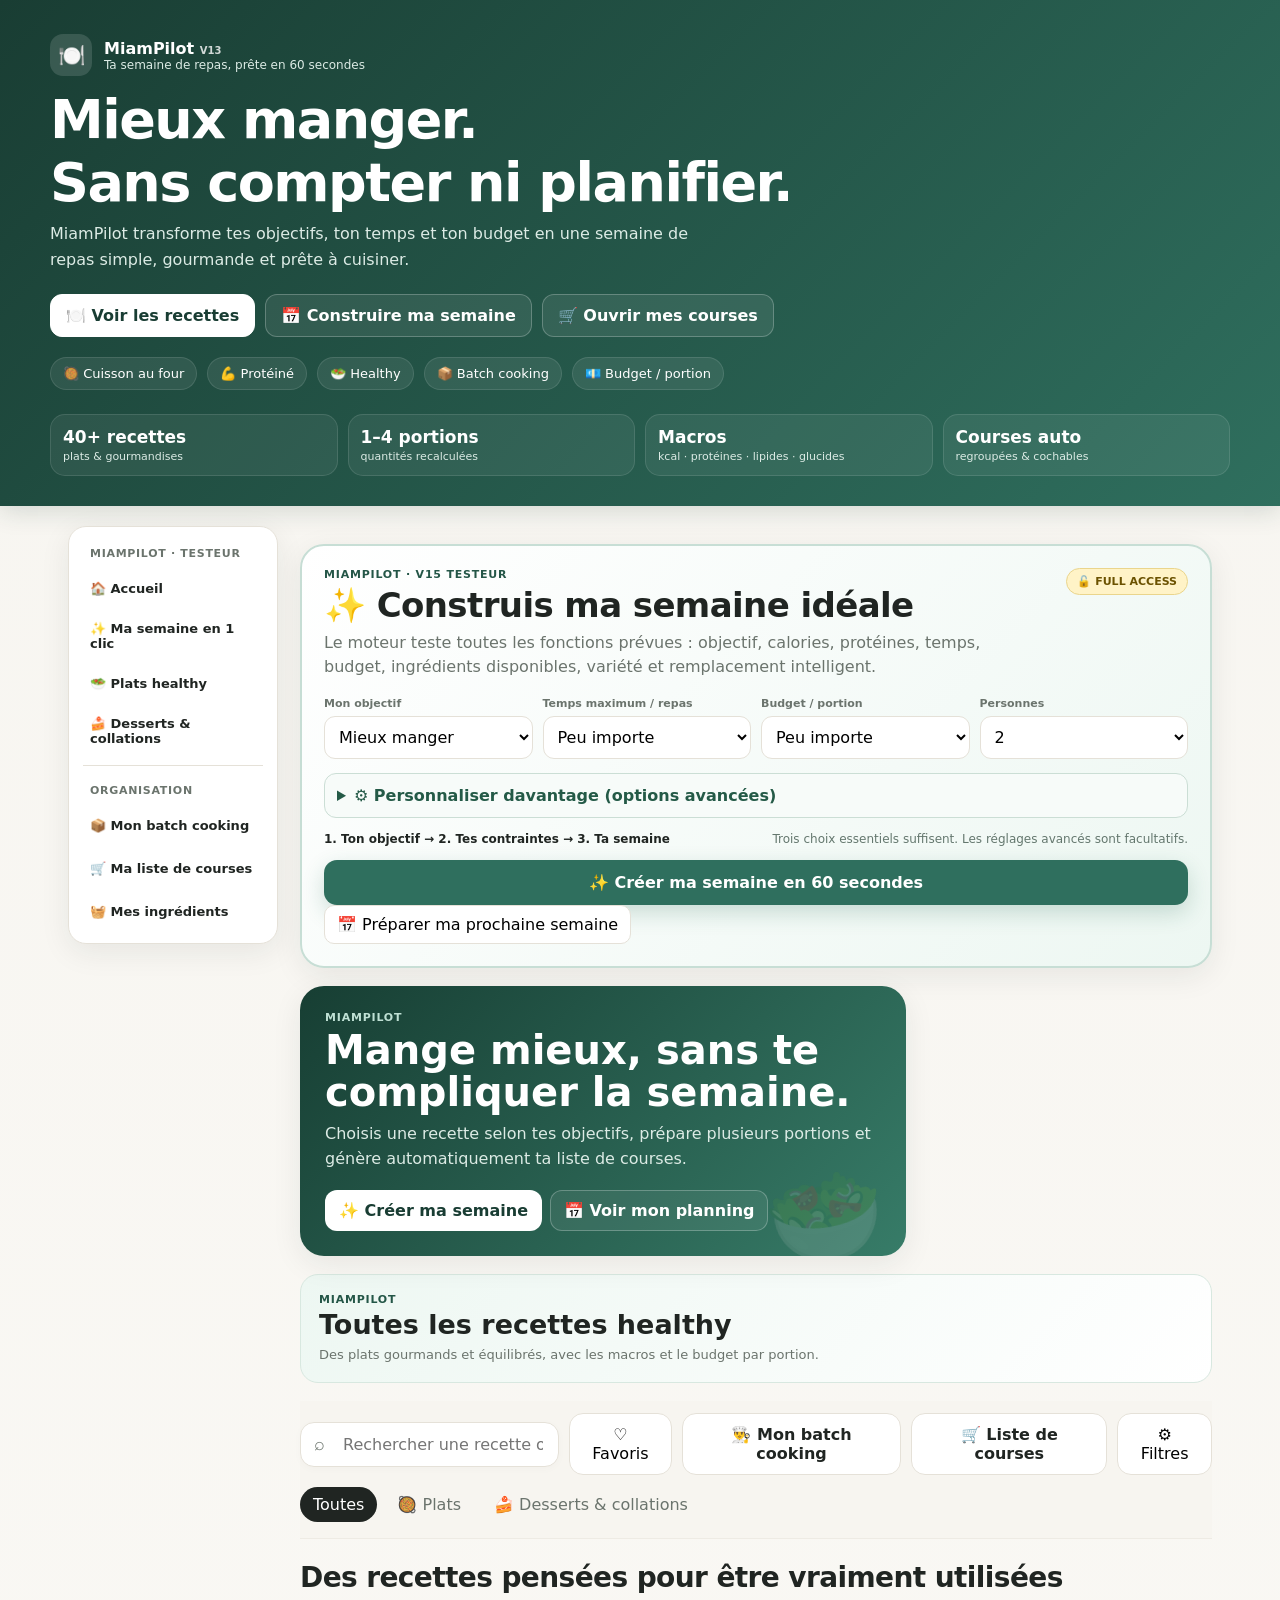
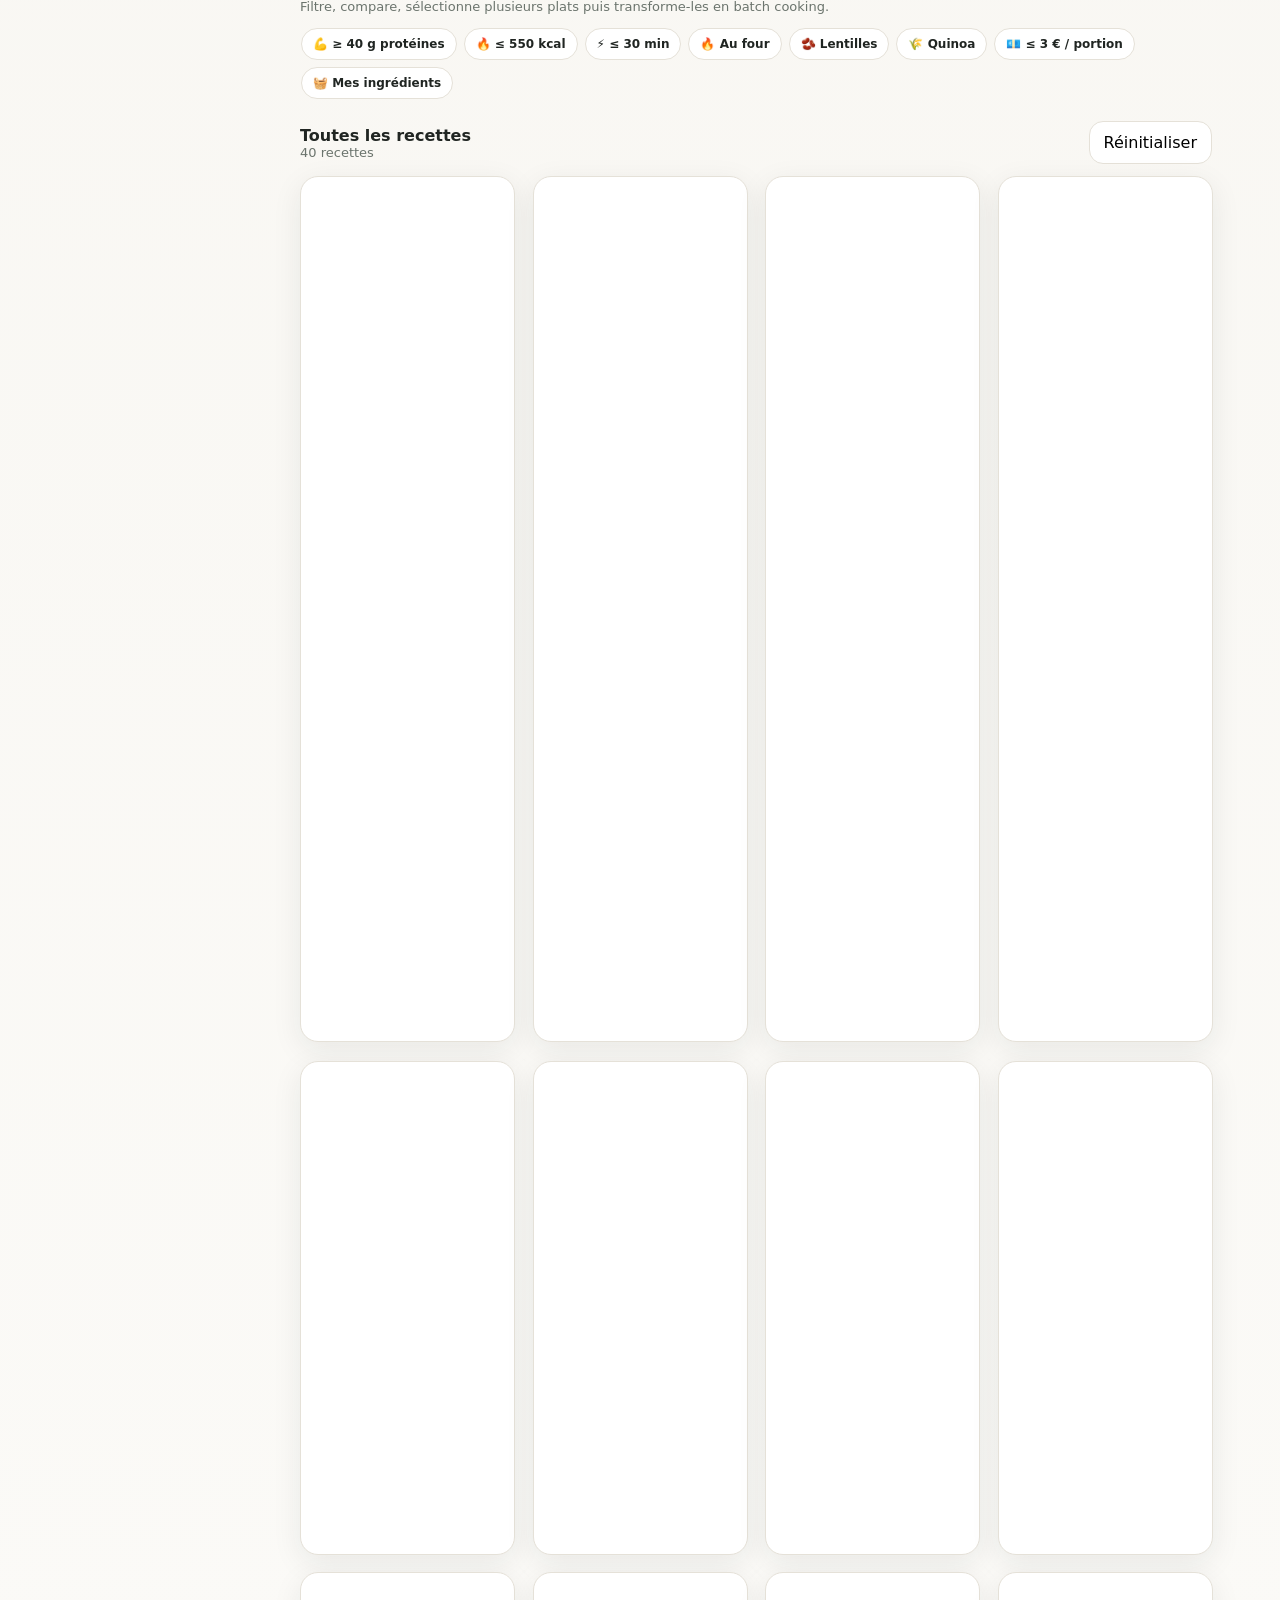
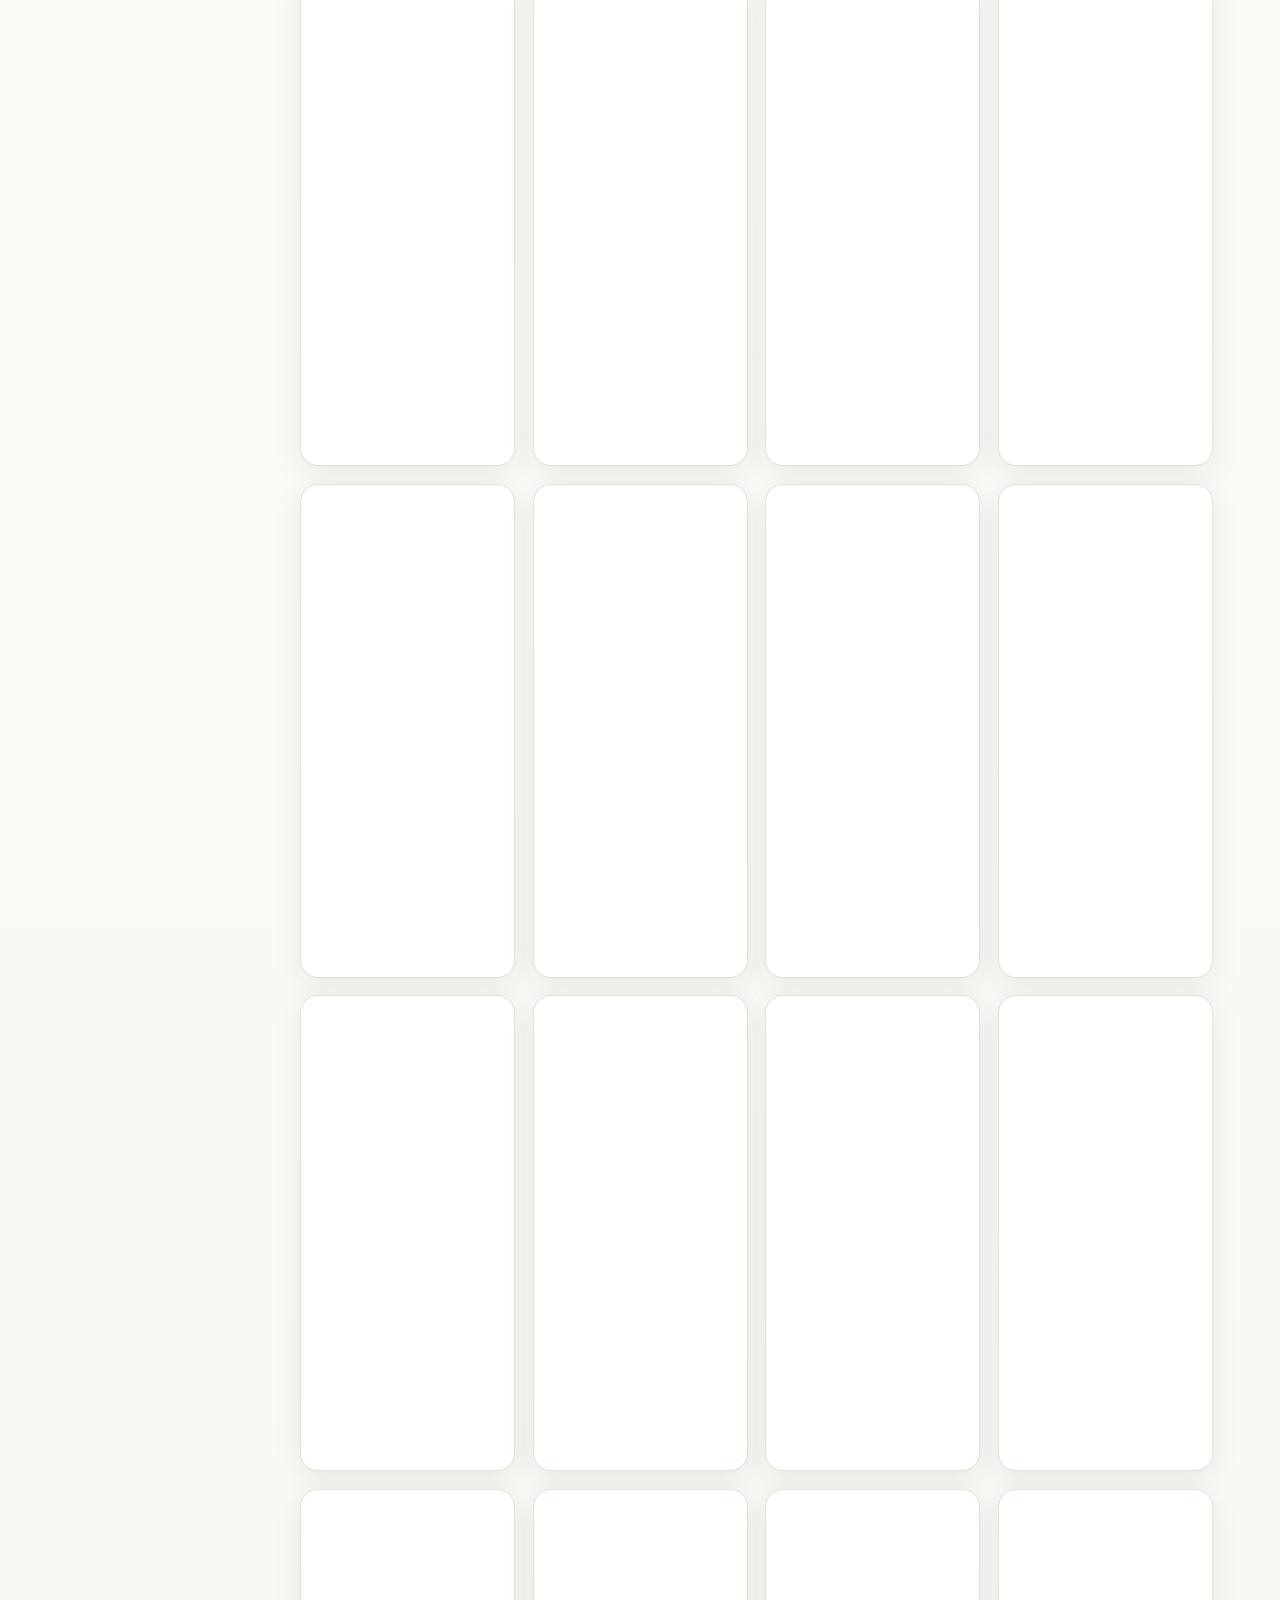
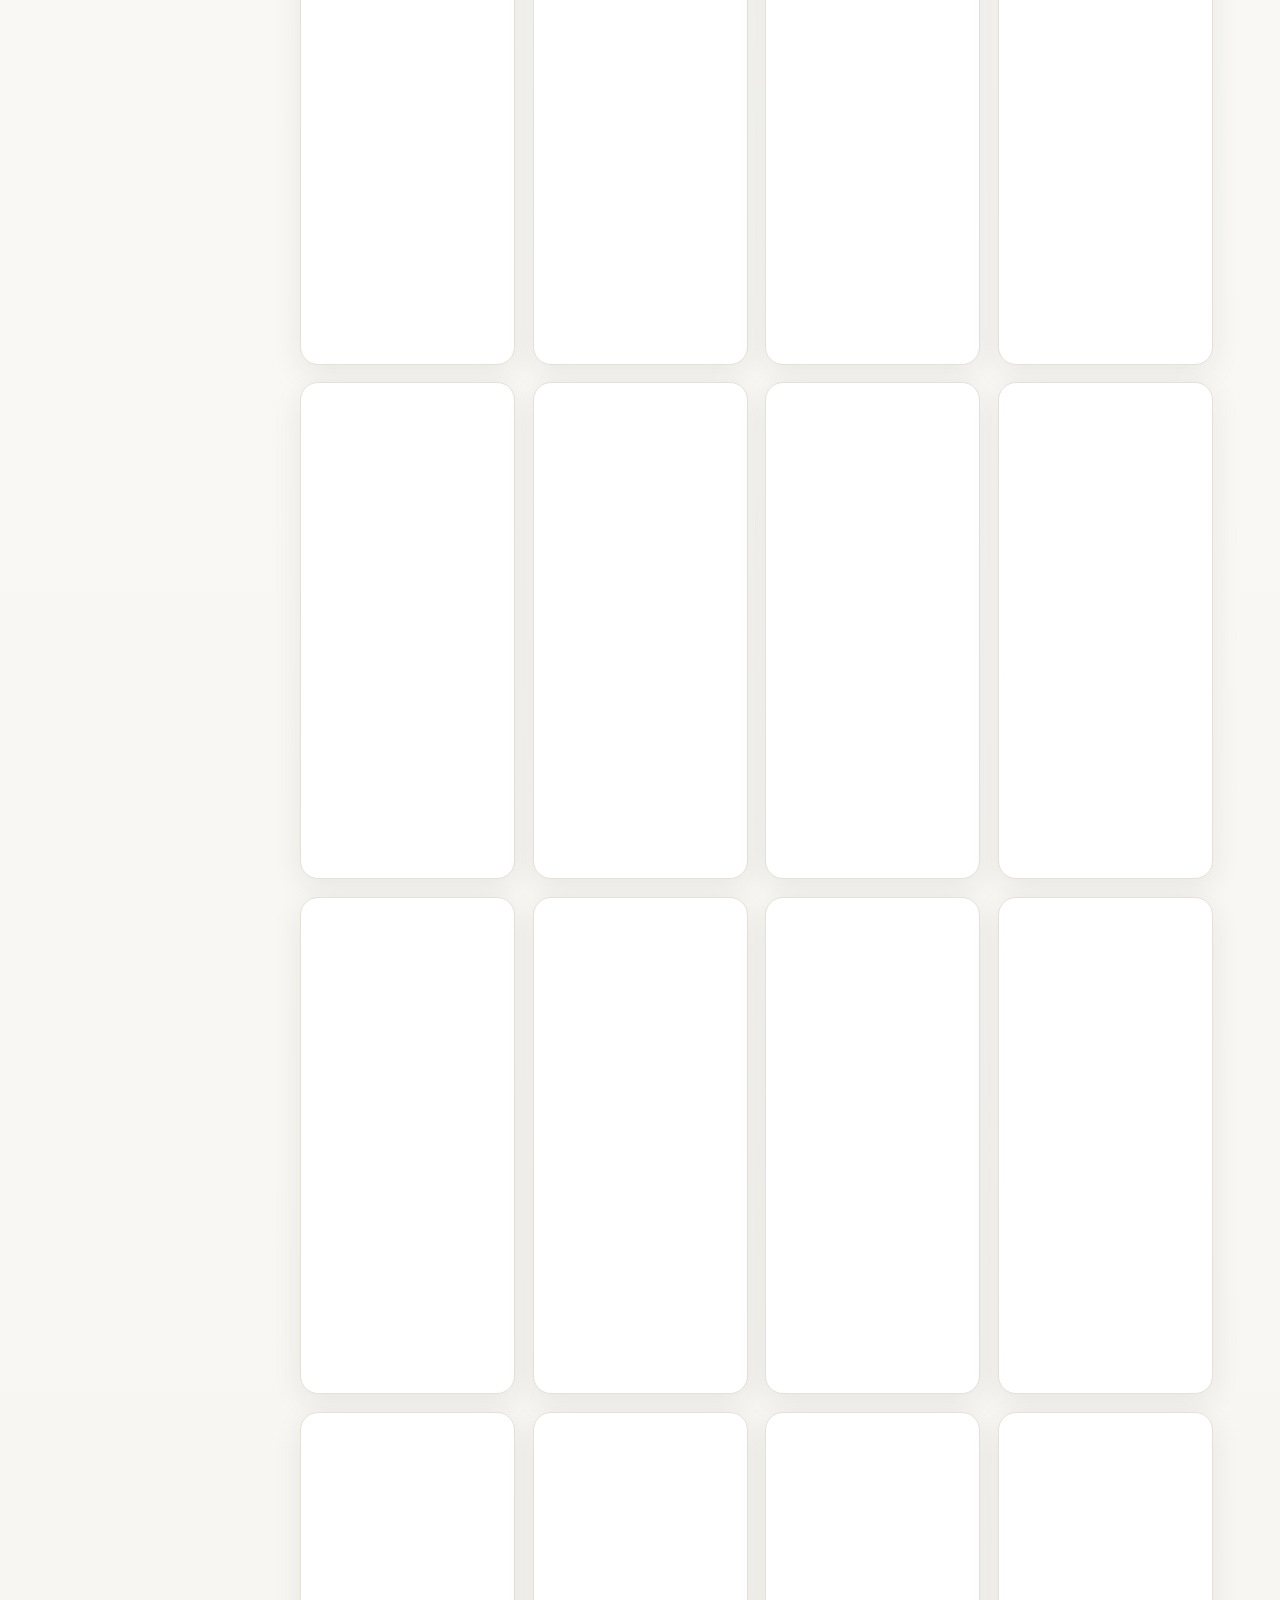
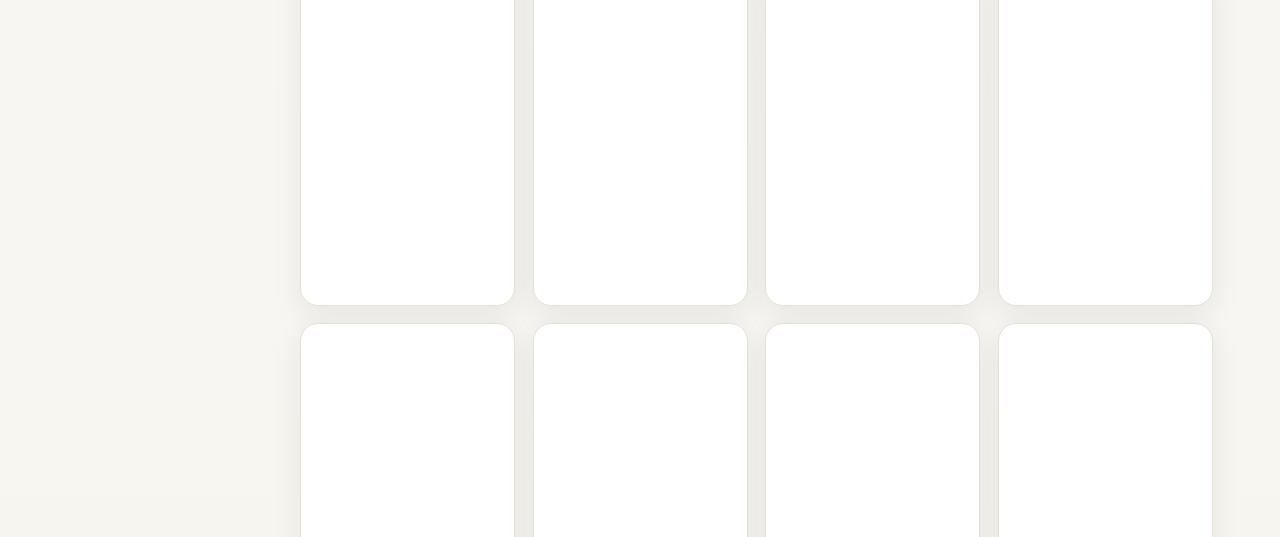
==== index.html @ 18ab0f8e "Fix NaN shopping quantities and stale grocery lists" ====
<!doctype html>
<html lang="fr">
<head>
<meta charset="utf-8">
<meta name="viewport" content="width=device-width,initial-scale=1">
<title>MiamPilot V15 UX First — Full Access</title>

<style>
:root{--bg:#f7f5f0;--card:#fff;--text:#202522;--muted:#6b746d;--accent:#2f6f5e;--accent-dark:#245647;--accent-soft:#e8f1ed;--line:#e5e1d8;--shadow:0 8px 30px rgba(31,43,36,.08)}
*{box-sizing:border-box}html{scroll-behavior:smooth}body{margin:0;background:var(--bg);color:var(--text);font-family:Inter,ui-sans-serif,system-ui,-apple-system,BlinkMacSystemFont,"Segoe UI",sans-serif}button,input,select{font:inherit}
header{background:linear-gradient(135deg,#193d33,#2f6f5e);color:#fff;padding:34px 18px 30px;box-shadow:0 5px 24px rgba(25,61,51,.16)}.hero{max-width:1180px;margin:auto}.brand{display:flex;align-items:center;gap:12px}.brand-mark{width:42px;height:42px;border-radius:13px;background:#fff2;display:grid;place-items:center;font-size:22px}.brand h1{margin:0;font-size:26px;letter-spacing:-.4px}.hero p{margin:7px 0 0;color:#dcebe5;font-size:14px}.hero-stats{display:flex;gap:10px;flex-wrap:wrap;margin-top:20px}.hero-stat{background:#ffffff14;border:1px solid #ffffff1c;padding:8px 12px;border-radius:999px;font-size:13px}
main{max-width:1180px;margin:auto;padding:20px 18px 90px}.site-layout{display:grid;grid-template-columns:210px minmax(0,1fr);gap:22px;align-items:start}.side-nav{position:sticky;top:78px;background:#fff;border:1px solid var(--line);border-radius:18px;padding:10px;box-shadow:var(--shadow);z-index:15}.side-nav-title{font-size:11px;text-transform:uppercase;letter-spacing:.7px;color:var(--muted);font-weight:800;padding:10px 11px 7px}.side-nav button{width:100%;display:flex;align-items:center;gap:9px;border:0;background:transparent;color:var(--text);padding:11px;border-radius:11px;text-align:left;cursor:pointer;font-weight:700;font-size:13px}.side-nav button:hover{background:var(--accent-soft);color:var(--accent-dark)}.side-nav button.active{background:var(--accent);color:#fff}.side-nav .nav-sep{height:1px;background:var(--line);margin:8px 4px}.page-kicker{font-size:11px;text-transform:uppercase;letter-spacing:.8px;color:var(--accent-dark);font-weight:900}.healthy-hero{background:linear-gradient(135deg,#edf7f2,#fff);border:1px solid #d8e8e0;border-radius:18px;padding:18px;margin:18px 0}.healthy-hero h2{margin:3px 0 5px;font-size:27px}.healthy-hero p{margin:0;color:var(--muted);font-size:13px;line-height:1.5}.side-nav-mobile{display:none}@media(max-width:850px){.site-layout{display:block}.side-nav{display:none}.side-nav-mobile{display:flex;position:sticky;top:0;z-index:19;background:rgba(247,245,240,.96);backdrop-filter:blur(10px);overflow-x:auto;gap:6px;padding:8px 0;border-bottom:1px solid var(--line)}.side-nav-mobile button{white-space:nowrap;border:1px solid var(--line);background:#fff;border-radius:999px;padding:8px 11px;font-size:12px;font-weight:800}.side-nav-mobile button.active{background:var(--accent);color:#fff;border-color:var(--accent)}}.topbar{position:sticky;top:0;z-index:20;background:rgba(247,245,240,.94);backdrop-filter:blur(10px);padding:12px 0;border-bottom:1px solid #e5e1d880}.search-row{display:flex;gap:10px;align-items:center}.search{flex:1;min-width:0;padding:12px 15px 12px 42px;border:1px solid var(--line);border-radius:14px;background:#fff;box-shadow:0 2px 8px #00000006;outline:none}.search:focus{border-color:var(--accent)}.search-wrap{position:relative;flex:1}.search-icon{position:absolute;left:14px;top:11px;font-size:18px;color:var(--muted)}.fav-btn,.filter-btn{border:1px solid var(--line);background:#fff;border-radius:14px;padding:11px 14px;cursor:pointer}.fav-btn.active{background:var(--accent-soft);border-color:#b9d3c9;color:var(--accent-dark);font-weight:700}
.tabs{display:flex;gap:7px;overflow:auto;padding:12px 0 4px}.tab{white-space:nowrap;border:0;background:transparent;color:var(--muted);padding:8px 13px;border-radius:999px;cursor:pointer}.tab.active{background:var(--text);color:#fff}.filters-panel{display:none;background:#fff;border:1px solid var(--line);border-radius:16px;padding:15px;margin:10px 0 18px;box-shadow:var(--shadow)}.filters-panel.open{display:block}.filter-grid{display:grid;grid-template-columns:repeat(4,1fr);gap:12px}.filter-field label{display:block;font-size:12px;font-weight:700;color:var(--muted);margin-bottom:6px}.filter-field select{width:100%;padding:9px;border:1px solid var(--line);border-radius:10px;background:#fff}.results-head{display:flex;justify-content:space-between;align-items:center;gap:10px;margin:16px 0 12px}.results-count{font-size:13px;color:var(--muted)}
.grid{display:grid;grid-template-columns:repeat(4,minmax(0,1fr));gap:18px}.card{background:var(--card);border:1px solid var(--line);border-radius:18px;overflow:hidden;cursor:pointer;transition:.18s;box-shadow:var(--shadow);position:relative}.card:hover{transform:translateY(-3px);box-shadow:0 14px 34px rgba(31,43,36,.13)}.card-img{height:205px;overflow:hidden;background:linear-gradient(135deg,#e9eee9,#f2ede5);position:relative}.photo-placeholder{height:100%;display:grid;place-items:center;text-align:center;color:#7b857e;font-size:13px;padding:20px}.photo-placeholder strong{display:block;font-size:30px;margin-bottom:6px}.card-img img{width:100%;height:100%;object-fit:cover;display:block}.heart{position:absolute;right:10px;top:10px;width:38px;height:38px;border:0;border-radius:50%;background:#ffffffe8;cursor:pointer;font-size:18px;z-index:2}.heart.saved{color:#c44747}.card-body{padding:15px}.tag{display:inline-block;font-size:11px;font-weight:700;letter-spacing:.2px;border-radius:999px;padding:5px 9px;background:var(--accent-soft);color:var(--accent-dark);margin-bottom:8px}.card h2{font-size:17px;line-height:1.25;margin:1px 0 9px;letter-spacing:-.2px}.meta{color:var(--muted);font-size:12px;line-height:1.5}.macro-line{display:flex;gap:6px;flex-wrap:wrap;margin-top:11px}.macro-pill{background:#f5f4ef;border-radius:8px;padding:5px 7px;font-size:11px;color:#505952}.empty{color:var(--muted);padding:40px 10px;text-align:center;grid-column:1/-1}
#detail{display:none}.back{margin-bottom:12px;border:1px solid var(--line);background:#fff;border-radius:12px;padding:9px 13px;cursor:pointer}.panel{background:#fff;border:1px solid var(--line);border-radius:22px;padding:20px;box-shadow:var(--shadow)}.detail-head{display:flex;justify-content:space-between;gap:15px;flex-wrap:wrap;align-items:flex-start}.detail-head h2{font-size:30px;line-height:1.15;margin:0 0 7px;letter-spacing:-.6px}.detail-visual{height:360px;border-radius:18px;margin:18px 0;overflow:hidden;background:linear-gradient(135deg,#e9eee9,#f2ede5)}.detail-visual img{width:100%;height:100%;object-fit:cover}.controls{display:flex;gap:8px;align-items:center;flex-wrap:wrap;margin:16px 0}.portion button{padding:8px 12px;border:1px solid var(--line);background:#fff;border-radius:9px;cursor:pointer}.portion button.active{background:var(--accent);color:#fff;border-color:var(--accent)}input[type=number]{width:76px;padding:8px;border:1px solid var(--line);border-radius:9px}.quantity-guide{background:#faf9f5;border:1px solid var(--line);border-radius:15px;padding:14px;margin:10px 0 18px}.quantity-guide h3{margin:0 0 9px}.nutrition-box{background:linear-gradient(135deg,#edf6f2,#fff9ef);border:1px solid #dce8e2;border-radius:15px;padding:14px;margin:10px 0 18px}.nutrition-grid{display:grid;grid-template-columns:repeat(4,1fr);gap:8px}.nutrition-item{text-align:center;background:#fff;border-radius:11px;padding:10px 5px;border:1px solid var(--line)}.nutrition-value{font-weight:800;font-size:20px}.nutrition-label{font-size:11px;color:var(--muted)}.quantity-table{width:100%;border-collapse:collapse;font-size:13px}.quantity-table th,.quantity-table td{text-align:left;padding:7px 8px;border-bottom:1px solid var(--line)}.quantity-table th{color:var(--muted);font-weight:700}.cols{display:grid;grid-template-columns:1fr 1fr;gap:22px}h3{margin:16px 0 9px}.ingredients{list-style:none;padding:0;margin:0}.ingredients li{padding:9px 0;border-bottom:1px solid var(--line)}.qty{font-weight:800}.note{background:#fff5dc;padding:10px;border-radius:10px;color:#604b00;font-size:13px;margin-top:12px}.shopping{background:#edf7f2;border-radius:14px;padding:13px}.shop-item{display:flex;gap:9px;align-items:flex-start;padding:7px 0}.shop-item input{margin-top:4px}.variant{padding:8px;border:1px solid var(--line);border-radius:9px;background:#fff}.print{border:1px solid var(--line);background:#fff;border-radius:10px;padding:8px 12px;cursor:pointer}.small{font-size:12px;color:var(--muted)}
.bottom-nav{display:none}@media(max-width:950px){.grid{grid-template-columns:repeat(3,minmax(0,1fr))}.filter-grid{grid-template-columns:repeat(2,1fr)}}@media(max-width:650px){header{padding:24px 16px}.brand h1{font-size:22px}main{padding:12px 12px 80px}.grid{grid-template-columns:repeat(2,minmax(0,1fr));gap:11px}.card-img{height:145px}.card-body{padding:11px}.card h2{font-size:15px}.detail-visual{height:240px}.detail-head h2{font-size:25px}.cols{grid-template-columns:1fr}.nutrition-grid{grid-template-columns:repeat(2,1fr)}.filter-grid{grid-template-columns:1fr 1fr}.bottom-nav{display:flex;position:fixed;bottom:0;left:0;right:0;background:#fff;border-top:1px solid var(--line);z-index:30;justify-content:space-around;padding:8px 4px calc(8px + env(safe-area-inset-bottom))}.bottom-nav button{border:0;background:none;color:var(--muted);font-size:11px}.bottom-nav button span{display:block;font-size:19px;margin-bottom:2px}.search-row .fav-btn{font-size:0;padding:11px 12px}.search-row .fav-btn:first-letter{font-size:18px}}@media print{header,.topbar,.back,.controls,.bottom-nav{display:none!important}body{background:#fff}.panel{border:0;box-shadow:none}.detail-visual{height:250px}}

/* V3 — planning batch cooking */
.planner-btn{border:1px solid var(--line);background:#fff;color:var(--text);border-radius:14px;padding:11px 14px;cursor:pointer;font-weight:700}.planner-btn:hover{border-color:#b9d3c9;background:#fff}
#planner{display:none}.planner-head{display:flex;justify-content:space-between;gap:15px;align-items:flex-start;flex-wrap:wrap;margin-bottom:18px}.planner-head h2{margin:0 0 5px;font-size:28px}.planner-actions{display:flex;gap:8px;flex-wrap:wrap}.planner-action{border:1px solid var(--line);background:#fff;border-radius:10px;padding:9px 12px;cursor:pointer}.planner-action.primary{background:var(--accent);color:#fff;border-color:var(--accent)}
.planner-layout{display:grid;grid-template-columns:minmax(0,1.45fr) minmax(300px,.75fr);gap:18px}.week-grid{display:grid;grid-template-columns:repeat(7,minmax(125px,1fr));gap:9px;overflow-x:auto;padding-bottom:5px}.day{background:#faf9f5;border:1px solid var(--line);border-radius:15px;min-height:270px;overflow:hidden}.day-head{padding:10px 10px 8px;border-bottom:1px solid var(--line);background:#fff}.day-name{font-weight:800}.day-date{font-size:11px;color:var(--muted);margin-top:2px}.meal-slot{padding:8px;border-bottom:1px dashed #ddd8ce;min-height:92px}.meal-label{font-size:10px;text-transform:uppercase;letter-spacing:.5px;color:var(--muted);font-weight:800;margin-bottom:5px}.plan-card{background:#fff;border:1px solid #dce7e1;border-radius:10px;padding:8px;position:relative}.plan-title{font-size:12px;font-weight:800;line-height:1.25;padding-right:20px}.plan-meta{font-size:10px;color:var(--muted);margin-top:4px}.plan-remove{position:absolute;right:5px;top:4px;border:0;background:none;color:#9a6b6b;cursor:pointer;font-size:16px}.empty-slot{font-size:11px;color:#aaa;padding:8px 0}.planner-side{background:#fff;border:1px solid var(--line);border-radius:18px;padding:16px;box-shadow:var(--shadow);height:max-content;position:sticky;top:82px}.planner-side h3{margin-top:0}.plan-summary{display:grid;grid-template-columns:repeat(3,1fr);gap:7px;margin-bottom:14px}.summary-item{background:#f7f5f0;border-radius:10px;padding:9px;text-align:center}.summary-value{font-weight:800;font-size:18px}.summary-label{font-size:10px;color:var(--muted)}.shop-list{max-height:500px;overflow:auto}.shop-group{padding:7px 0;border-bottom:1px solid var(--line);display:flex;justify-content:space-between;gap:10px;font-size:12px}.shop-group input{margin:2px 7px 0 0;accent-color:var(--accent);width:16px;height:16px}.shop-group.checked{opacity:.55;text-decoration:line-through}.shopping-page-list{background:#fff;border:1px solid var(--line);border-radius:16px;padding:14px}.shopping-page-list .shop-group{font-size:14px;padding:11px 4px}.shopping-page-head{display:flex;justify-content:space-between;align-items:flex-start;gap:14px;flex-wrap:wrap;margin-bottom:16px}.shopping-page-head h2{margin:0 0 5px;font-size:28px}.shopping-actions{display:flex;gap:8px;flex-wrap:wrap}.shopping-action{border:1px solid var(--line);background:#fff;border-radius:10px;padding:8px 11px;cursor:pointer}.shopping-action.primary{background:var(--accent);border-color:var(--accent);color:#fff;font-weight:700}.shop-budget{white-space:nowrap;color:#765500;font-weight:800;font-size:11px}.shop-budget .pct{color:var(--muted);font-weight:600}.shop-total{display:flex;justify-content:space-between;gap:10px;margin-top:10px;padding-top:10px;border-top:2px solid var(--line);font-size:12px}.shop-total strong{color:#765500}.batch-shopping .shop-line{display:flex;justify-content:space-between;gap:10px;width:100%}.batch-shopping .shop-budget{margin-left:auto}.add-plan{border:1px solid #b9d3c9;background:var(--accent-soft);color:var(--accent-dark);border-radius:9px;padding:8px 10px;cursor:pointer;font-weight:700}
@media(max-width:1000px){.planner-layout{grid-template-columns:1fr}.planner-side{position:static}.week-grid{grid-template-columns:repeat(7,145px)}}
@media(max-width:650px){.planner-head h2{font-size:24px}.planner-layout{gap:12px}.week-grid{grid-template-columns:repeat(7,138px)}.planner-side{padding:13px}.planner-btn{font-size:0;padding:11px 12px}.planner-btn:first-letter{font-size:18px}}


.plan-modal{display:none;position:fixed;inset:0;background:#0008;z-index:100;align-items:center;justify-content:center;padding:18px}
.plan-modal.open{display:flex}.plan-dialog{width:min(560px,100%);max-height:min(760px,92vh);overflow:auto;background:#fff;border-radius:22px;box-shadow:0 24px 70px #0004;padding:20px}.plan-dialog-head{display:flex;justify-content:space-between;gap:15px;align-items:flex-start;margin-bottom:16px}.plan-dialog-head h2{margin:0 0 4px;font-size:24px}.modal-close{border:0;background:#f2f0eb;width:36px;height:36px;border-radius:50%;cursor:pointer;font-size:20px}.day-selector{display:grid;grid-template-columns:repeat(2,1fr);gap:8px;margin:10px 0 16px}.day-check{display:flex;align-items:center;gap:9px;border:1px solid var(--line);border-radius:11px;padding:10px;cursor:pointer;background:#fff}.day-check:has(input:checked){background:var(--accent-soft);border-color:#b9d3c9;color:var(--accent-dark);font-weight:700}.day-check input{accent-color:var(--accent);width:17px;height:17px}.meal-selector{display:flex;gap:8px;margin:8px 0 16px}.meal-choice{flex:1}.meal-choice input{display:none}.meal-choice span{display:block;text-align:center;border:1px solid var(--line);border-radius:11px;padding:11px;cursor:pointer}.meal-choice input:checked+span{background:var(--accent);border-color:var(--accent);color:#fff;font-weight:700}.portion-field{display:flex;align-items:center;gap:10px;margin:8px 0 18px}.portion-field input{width:90px}.modal-actions{display:flex;justify-content:flex-end;gap:8px;border-top:1px solid var(--line);padding-top:15px}.modal-actions button{border:1px solid var(--line);background:#fff;border-radius:10px;padding:10px 14px;cursor:pointer}.modal-actions .confirm{background:var(--accent);border-color:var(--accent);color:#fff;font-weight:700}
@media(max-width:500px){.day-selector{grid-template-columns:1fr}.plan-dialog{padding:16px}}

/* V4 — budget + cuisine planner polish */
.plan-card{cursor:pointer;transition:.15s}.plan-card:hover{border-color:#9ec5b6;box-shadow:0 5px 14px rgba(31,43,36,.08);transform:translateY(-1px)}.plan-open{font-size:10px;color:var(--accent-dark);font-weight:800;margin-top:5px}.cost-pill{background:#fff7e2;color:#765500;border:1px solid #ead8a5}.detail-cost{display:inline-block;margin-top:8px;background:#fff7e2;color:#765500;border:1px solid #ead8a5;border-radius:999px;padding:5px 9px;font-size:12px;font-weight:800}.budget-note{background:#fff7e2;border:1px solid #ead8a5;color:#765500;border-radius:12px;padding:10px 12px;font-size:12px;margin-top:10px}.planner-budget{background:linear-gradient(135deg,#fff7e2,#fffdf7);border:1px solid #ead8a5}.planner-budget .summary-value{color:#765500}.summary-budget{grid-column:1/-1}
@media(max-width:650px){.plan-open{font-size:9px}}
/* V4/V5 — batch selection + cooking mode */
.batch-toolbar{display:flex;align-items:center;justify-content:space-between;gap:10px;background:#fff;border:1px solid var(--line);border-radius:16px;padding:11px 14px;margin:10px 0 18px;box-shadow:var(--shadow)}.batch-toolbar strong{color:var(--accent-dark)}.batch-toolbar-actions{display:flex;gap:8px;flex-wrap:wrap}.batch-toolbar button,.batch-btn{border:1px solid var(--line);background:#fff;border-radius:11px;padding:9px 12px;cursor:pointer;font-weight:700}.batch-toolbar .primary,.batch-btn.primary{background:var(--accent);color:#fff;border-color:var(--accent)}
.batch-check{position:absolute;top:10px;left:10px;z-index:3;width:28px;height:28px;border-radius:9px;background:#fff;display:grid;place-items:center;box-shadow:0 2px 8px #0002}.batch-check input{width:18px;height:18px;accent-color:var(--accent)}
.batch-panel{background:#fff;border:1px solid var(--line);border-radius:18px;padding:16px;margin-bottom:18px;box-shadow:var(--shadow)}.batch-panel-head{display:flex;justify-content:space-between;align-items:center;gap:10px;flex-wrap:wrap}.batch-panel h3{margin:0}.batch-items{display:grid;gap:8px;margin-top:12px}.batch-item{display:grid;grid-template-columns:1fr auto auto;gap:10px;align-items:center;padding:10px 0;border-bottom:1px solid var(--line)}.batch-item:last-child{border-bottom:0}.batch-item-title{font-weight:800}.batch-item-meta{font-size:12px;color:var(--muted);margin-top:2px}.batch-portion{width:72px;padding:7px 8px;border:1px solid var(--line);border-radius:9px}.batch-remove{border:0;background:transparent;color:#a34a4a;font-size:18px;cursor:pointer}.batch-total{display:flex;gap:12px;flex-wrap:wrap;margin-top:14px}.batch-stat{background:var(--accent-soft);border-radius:12px;padding:9px 12px}.batch-stat strong{display:block;font-size:18px;color:var(--accent-dark)}.batch-shopping{display:grid;gap:7px;margin-top:12px}.batch-shopping label{display:flex;gap:10px;align-items:center;padding:9px 10px;border:1px solid var(--line);border-radius:10px;background:#fff}.batch-shopping input{width:18px;height:18px;accent-color:var(--accent)}
.cook-btn{background:#1f4d40!important;color:#fff!important;border-color:#1f4d40!important}.cook-modal{position:fixed;inset:0;background:rgba(20,35,30,.96);z-index:100;display:none;color:#fff}.cook-modal.open{display:flex}.cook-shell{width:min(760px,100%);margin:auto;min-height:100%;display:flex;flex-direction:column;padding:24px}.cook-top{display:flex;justify-content:space-between;align-items:center;gap:12px}.cook-close{border:0;background:#ffffff18;color:#fff;width:42px;height:42px;border-radius:12px;font-size:24px;cursor:pointer}.cook-kicker{text-transform:uppercase;letter-spacing:1.5px;font-size:12px;color:#b8d6ca;font-weight:800}.cook-title{font-size:clamp(28px,6vw,48px);line-height:1.05;margin:8px 0 0}.cook-progress{height:7px;background:#ffffff1c;border-radius:99px;margin:28px 0 34px;overflow:hidden}.cook-progress span{display:block;height:100%;background:#b8d6ca;border-radius:99px;transition:width .2s}.cook-step{flex:1;display:flex;flex-direction:column;justify-content:center}.cook-step-label{font-size:18px;color:#b8d6ca;font-weight:800}.cook-instruction{font-size:clamp(28px,5vw,52px);line-height:1.12;font-weight:800;margin-top:16px;max-width:700px}.cook-actions{display:flex;justify-content:space-between;gap:10px;margin-top:30px}.cook-actions button{border:1px solid #ffffff2d;background:#ffffff12;color:#fff;border-radius:13px;padding:13px 18px;cursor:pointer;font-weight:800}.cook-actions .next{background:#fff;color:#1f4d40;border-color:#fff}
@media(max-width:650px){.batch-item{grid-template-columns:1fr auto}.batch-item .batch-portion{grid-column:1}.batch-item .batch-remove{grid-column:2;grid-row:1}.cook-shell{padding:18px}.cook-instruction{font-size:31px}}
/* V6-V10 professional UX */
.hero-copy{max-width:760px}.hero-copy h1{font-size:clamp(32px,5vw,54px);letter-spacing:-1.5px;margin:12px 0 0}.hero-copy p{font-size:16px;max-width:650px;line-height:1.6}.hero-actions{display:flex;gap:10px;flex-wrap:wrap;margin-top:22px}.hero-action{border:1px solid #ffffff3d;background:#ffffff14;color:#fff;border-radius:12px;padding:11px 15px;cursor:pointer;font-weight:800}.hero-action.primary{background:#fff;color:#193d33;border-color:#fff}.hero-kpis{display:grid;grid-template-columns:repeat(4,1fr);gap:10px;margin-top:24px}.hero-kpi{background:#ffffff10;border:1px solid #ffffff1d;border-radius:15px;padding:12px}.hero-kpi strong{display:block;font-size:17px}.hero-kpi span{display:block;color:#dcebe5;font-size:11px;margin-top:3px}.catalog-intro{margin:22px 0 10px}.catalog-intro h2{margin:0;font-size:28px;letter-spacing:-.6px}.catalog-intro p{margin:5px 0 0;color:var(--muted);font-size:13px}.smart-chips{display:flex;gap:7px;flex-wrap:wrap;margin:12px 0 4px}.smart-chip{border:1px solid var(--line);background:#fff;border-radius:999px;padding:8px 11px;cursor:pointer;color:var(--text);font-size:12px;font-weight:700}.smart-chip:hover{border-color:#a9c8bc;background:var(--accent-soft)}.card-badges,.detail-badges{display:flex;gap:5px;flex-wrap:wrap;margin-top:9px}.recipe-badge{font-size:10px;font-weight:800;padding:4px 7px;border-radius:999px;background:#f3f1eb;color:#59625c}.recipe-badge.green{background:var(--accent-soft);color:var(--accent-dark)}.recipe-badge.gold{background:#fff7e2;color:#765500}.card .budget-mini{margin-top:9px;color:#765500;font-weight:800;font-size:11px}.detail-trust{display:grid;grid-template-columns:repeat(3,1fr);gap:8px;margin:14px 0}.trust-card{background:#faf9f5;border:1px solid var(--line);border-radius:13px;padding:11px}.trust-card strong{display:block;font-size:12px}.trust-card span{display:block;color:var(--muted);font-size:11px;margin-top:3px}.storage-box{background:#f2f7f4;border:1px solid #d7e7df;border-radius:14px;padding:13px;margin-top:14px}.storage-grid{display:grid;grid-template-columns:repeat(3,1fr);gap:8px;margin-top:8px}.storage-grid div{background:#fff;border-radius:10px;padding:9px;font-size:11px}.storage-grid strong{display:block;font-size:12px}.profile-head{display:flex;justify-content:space-between;gap:15px;align-items:flex-start;flex-wrap:wrap;margin-bottom:16px}.profile-head h2{margin:0;font-size:30px}.profile-grid{display:grid;grid-template-columns:1fr 1fr;gap:16px}.profile-card{background:#fff;border:1px solid var(--line);border-radius:18px;padding:16px;box-shadow:var(--shadow)}.profile-card h3{margin-top:0}.pantry-input{display:flex;gap:8px}.pantry-input input{flex:1;padding:10px 12px;border:1px solid var(--line);border-radius:10px}.pantry-tags{display:flex;gap:6px;flex-wrap:wrap;margin-top:10px}.pantry-tag{background:var(--accent-soft);color:var(--accent-dark);border-radius:999px;padding:6px 9px;font-size:11px;font-weight:800}.pantry-tag button{border:0;background:none;color:inherit;cursor:pointer}.match-list{display:grid;gap:8px}.match-item{border:1px solid var(--line);border-radius:12px;padding:10px;background:#fff;display:flex;justify-content:space-between;gap:10px;align-items:center}.history-list{display:grid;gap:8px}.history-item{display:flex;justify-content:space-between;gap:10px;padding:9px 0;border-bottom:1px solid var(--line);font-size:12px}.profile-empty{color:var(--muted);font-size:13px;padding:10px 0}.cook-timer{display:flex;align-items:center;justify-content:center;gap:8px;flex-wrap:wrap;margin:10px 0 0}.timer-display{font-variant-numeric:tabular-nums;font-size:18px;font-weight:900;min-width:72px;text-align:center}.timer-btn{border:1px solid #ffffff2d;background:#ffffff12;color:#fff;border-radius:9px;padding:7px 9px;cursor:pointer}.cook-hint{font-size:11px;color:#b8d6ca;margin-top:8px}@media(max-width:800px){.hero-kpis{grid-template-columns:repeat(2,1fr)}.profile-grid{grid-template-columns:1fr}.detail-trust{grid-template-columns:1fr}.storage-grid{grid-template-columns:1fr 1fr}}@media(max-width:650px){.hero-copy h1{font-size:32px}.hero-kpi{padding:9px}.hero-kpi strong{font-size:14px}.catalog-intro h2{font-size:24px}.storage-grid{grid-template-columns:1fr}.profile-card{padding:13px}}/* V7 shopping UX */
.shopping-groups{display:grid;gap:16px}.shopping-group-title{display:flex;justify-content:space-between;align-items:center;gap:10px;font-size:12px;text-transform:uppercase;letter-spacing:.7px;color:var(--muted);font-weight:900;padding:6px 2px}.shopping-group-title span{font-size:11px;text-transform:none;letter-spacing:0;font-weight:700}.shopping-group{background:#fff;border:1px solid var(--line);border-radius:14px;padding:6px 12px}.shopping-group .shop-group{margin:0}.aisle-dot{width:8px;height:8px;border-radius:50%;display:inline-block;background:var(--accent);margin-right:7px}.pantry-match-badge{display:inline-block;margin-left:7px;background:#eef1ed;color:#59625c;border-radius:999px;padding:3px 6px;font-size:9px;font-weight:800}@media(max-width:650px){.shopping-group{padding:5px 9px}}/* V9-V10 personalization */
.rating-stars{display:flex;gap:2px;margin-top:5px}.rating-stars button{border:0;background:none;padding:0;cursor:pointer;font-size:17px;color:#b58b2a}.tested-badge{background:#e9f4ef!important;color:#245647!important}.budget-filter-note{font-size:11px;color:var(--muted);margin-top:4px}
/* V12 — UX polish, dashboard & accessibility */
:root{--radius:18px}body{background:linear-gradient(180deg,#f7f5f0 0,#fbfaf7 45%,#f7f5f0 100%)}
button{transition:transform .15s ease,box-shadow .15s ease,background .15s ease}button:active{transform:scale(.98)}button:focus-visible,input:focus-visible,select:focus-visible{outline:3px solid rgba(47,111,94,.22);outline-offset:2px}.side-nav button{min-height:43px}.site-content{min-width:0}.card{content-visibility:auto;contain-intrinsic-size:340px}.card h2{min-height:42px}.macro-pill{font-weight:650}.heart:hover,.batch-check:hover{transform:scale(1.06)}
.home-dashboard{display:grid;grid-template-columns:1.35fr .65fr;gap:14px;margin:18px 0}.home-welcome{background:linear-gradient(135deg,#173e33,#377c68);color:#fff;border-radius:24px;padding:25px;box-shadow:var(--shadow);position:relative;overflow:hidden}.home-welcome:after{content:"🥗";position:absolute;right:20px;bottom:-18px;font-size:96px;opacity:.13;transform:rotate(-10deg)}.home-welcome h2{font-size:clamp(27px,4vw,40px);line-height:1.05;margin:5px 0 9px;max-width:620px}.home-welcome p{max-width:650px;color:#dcebe5;line-height:1.55;margin:0}.home-actions{display:flex;gap:8px;flex-wrap:wrap;margin-top:18px}.home-action{border:1px solid #ffffff40;background:#fff;color:#193d33;border-radius:12px;padding:10px 13px;font-weight:800;cursor:pointer}.home-action.secondary{background:#ffffff12;color:#fff}.home-kpis{display:grid;grid-template-columns:1fr 1fr;gap:10px}.home-kpi{background:#fff;border:1px solid var(--line);border-radius:18px;padding:16px;box-shadow:var(--shadow)}.home-kpi strong{display:block;font-size:24px;color:var(--accent-dark)}.home-kpi span{font-size:12px;color:var(--muted)}
.smart-section{margin:16px 0}.smart-title{display:flex;justify-content:space-between;align-items:end;gap:10px;margin-bottom:9px}.smart-title h3{margin:0}.smart-chips{display:flex;gap:7px;overflow:auto;padding:2px 1px 6px}.smart-chip{white-space:nowrap;border:1px solid var(--line);background:#fff;border-radius:999px;padding:8px 11px;font-size:12px;font-weight:750;cursor:pointer}.smart-chip:hover{border-color:#9ec5b6;background:var(--accent-soft)}
.empty{background:#fff;border:1px dashed #cfc9bc;border-radius:16px}.empty button{margin-top:12px;border:0;background:var(--accent);color:#fff;border-radius:10px;padding:9px 12px;font-weight:750;cursor:pointer}
@media(max-width:850px){.home-dashboard{grid-template-columns:1fr}.home-kpis{grid-template-columns:repeat(4,1fr)}.healthy-hero{margin-top:12px}.topbar{top:51px}}
@media(max-width:650px){.home-welcome{padding:20px}.home-kpis{grid-template-columns:1fr 1fr}.home-kpi{padding:13px}.home-kpi strong{font-size:21px}.grid{grid-template-columns:1fr 1fr}.card h2{min-height:auto}.results-head{align-items:flex-end}}
@media(max-width:390px){.grid{grid-template-columns:1fr}.card-img{height:190px}}
@media(prefers-reduced-motion:reduce){*{scroll-behavior:auto!important;transition:none!important}}

/* V13 — MiamPilot free business MVP */
.v13-badge{display:inline-flex;align-items:center;gap:6px;background:#ffffff18;border:1px solid #ffffff2d;border-radius:999px;padding:6px 10px;font-size:11px;font-weight:850;margin-left:auto}.pilot-card{background:linear-gradient(135deg,#fff,#edf7f2);border:1px solid #cfe3da;border-radius:24px;padding:22px;margin:18px 0;box-shadow:var(--shadow)}.pilot-head{display:flex;justify-content:space-between;gap:14px;align-items:flex-start;flex-wrap:wrap}.pilot-head h2{font-size:clamp(25px,4vw,34px);margin:4px 0 6px;letter-spacing:-.6px}.pilot-head p{margin:0;color:var(--muted);max-width:700px;line-height:1.5}.free-pill{background:#173e33;color:#fff;border-radius:999px;padding:7px 10px;font-size:11px;font-weight:850}.pilot-grid{display:grid;grid-template-columns:repeat(4,1fr);gap:10px;margin:18px 0 14px}.pilot-field label{display:block;font-size:11px;font-weight:850;color:var(--muted);margin-bottom:6px}.pilot-field select,.pilot-field input{width:100%;height:43px;padding:9px 10px;border:1px solid var(--line);border-radius:11px;background:#fff}.pilot-generate{width:100%;border:0;border-radius:13px;padding:13px;background:var(--accent);color:#fff;font-weight:900;cursor:pointer;box-shadow:0 8px 20px rgba(47,111,94,.2)}.pilot-result{display:none;margin-top:15px;border-top:1px solid var(--line);padding-top:15px}.pilot-result.show{display:block}.pilot-result-head{display:flex;justify-content:space-between;gap:10px;align-items:center;flex-wrap:wrap}.pilot-week{display:grid;grid-template-columns:repeat(7,1fr);gap:7px;margin-top:11px;overflow:auto}.pilot-day{min-width:105px;background:#fff;border:1px solid var(--line);border-radius:12px;padding:10px}.pilot-day strong{font-size:11px;color:var(--accent-dark)}.pilot-day span{display:block;font-size:11px;line-height:1.3;margin-top:6px}.pilot-day small{display:block;color:var(--muted);margin-top:5px}.pilot-summary{display:flex;gap:7px;flex-wrap:wrap;margin-top:10px}.pilot-summary span{background:var(--accent-soft);border-radius:999px;padding:6px 9px;font-size:11px;font-weight:750}.pilot-cta{display:flex;gap:8px;flex-wrap:wrap;margin-top:12px}.pilot-cta button{border:1px solid var(--line);background:#fff;border-radius:10px;padding:9px 11px;font-weight:750;cursor:pointer}.pilot-cta .primary{background:var(--accent);color:#fff;border-color:var(--accent)}.premium-preview{margin-top:14px;background:#faf9f5;border:1px dashed #c9c3b7;border-radius:12px;padding:11px;font-size:12px;color:var(--muted)}
@media(max-width:850px){.pilot-grid{grid-template-columns:1fr 1fr}.pilot-week{grid-template-columns:repeat(7,125px)}}@media(max-width:500px){.pilot-grid{grid-template-columns:1fr}.pilot-card{padding:16px}}

/* V15 TESTEUR — Full Access */
.tester-pill{display:inline-flex;align-items:center;gap:6px;background:#fff3c7;color:#6b5200;border:1px solid #ead58c;border-radius:999px;padding:6px 10px;font-size:11px;font-weight:900}
.pilot-card{border:2px solid #c7ded5}
.pilot-advanced{display:grid;grid-template-columns:repeat(4,1fr);gap:10px;margin-top:10px}
.pilot-field input{width:100%;padding:10px;border:1px solid var(--line);border-radius:10px;background:#fff}
.pilot-day{position:relative}.pilot-day button{border:1px solid var(--line);background:#fff;border-radius:8px;padding:6px 8px;cursor:pointer;font-size:11px;font-weight:800}
.pilot-day-actions{display:flex;gap:5px;flex-wrap:wrap;margin-top:7px}
.pilot-score{font-size:10px;color:var(--accent-dark);font-weight:800}
.pilot-insights{display:grid;grid-template-columns:repeat(4,1fr);gap:8px;margin-top:12px}
.pilot-insight{background:#fff;border:1px solid var(--line);border-radius:11px;padding:10px}.pilot-insight strong{display:block;font-size:17px}.pilot-insight span{font-size:10px;color:var(--muted)}
.fullaccess-note{margin-top:12px;background:#edf7f2;border:1px solid #c9e1d7;border-radius:12px;padding:11px;font-size:12px}
@media(max-width:850px){.pilot-advanced,.pilot-insights{grid-template-columns:repeat(2,1fr)}}@media(max-width:500px){.pilot-advanced,.pilot-insights{grid-template-columns:1fr}}
.pilot-advanced-wrap{margin:12px 0;border:1px solid #cbded5;border-radius:12px;padding:12px;background:#f7fbf9}.pilot-advanced-wrap summary{cursor:pointer;font-weight:800;color:#245a47}.pilot-onboarding{display:flex;justify-content:space-between;gap:10px;flex-wrap:wrap;margin:14px 0;font-size:12px}.pilot-onboarding span{color:#64776e}.pilot-generate{box-shadow:0 8px 22px #1b624b33;font-weight:900}.pilot-card{scroll-margin-top:20px}@media(max-width:700px){.pilot-onboarding{display:block}.pilot-onboarding span{display:block;margin-top:5px}}
.pilot-meal-options{display:flex;gap:14px;align-items:center;flex-wrap:wrap;margin:12px 0;padding:12px;background:#e9f4ee;border-radius:12px}.pilot-meal-options label{font-size:13px;font-weight:700}.pilot-meal-options input{accent-color:#247257}.pilot-day-actions input{width:52px;padding:4px;border:1px solid #ddd;border-radius:5px}.pilot-day-actions label{font-size:11px}.pilot-week{grid-template-columns:repeat(auto-fit,minmax(160px,1fr))!important}</style>
</head>
<body>
<header><div class="hero"><div class="brand"><div class="brand-mark">🍽️</div><div><strong>MiamPilot <span style="font-size:10px;opacity:.8">V13</span></strong><div style="font-size:12px;color:#dcebe5">Ta semaine de repas, prête en 60 secondes</div></div></div><div class="hero-copy"><h1>Mieux manger.<br>Sans compter ni planifier.</h1><p>MiamPilot transforme tes objectifs, ton temps et ton budget en une semaine de repas simple, gourmande et prête à cuisiner.</p><div class="hero-actions"><button class="hero-action primary" onclick="showHealthyPage('home')">🍽️ Voir les recettes</button><button class="hero-action" onclick="showPlanner()">📅 Construire ma semaine</button><button class="hero-action" onclick="showShopping()">🛒 Ouvrir mes courses</button></div></div><div class="hero-stats"><span class="hero-stat">🥘 Cuisson au four</span><span class="hero-stat">💪 Protéiné</span><span class="hero-stat">🥗 Healthy</span><span class="hero-stat">📦 Batch cooking</span><span class="hero-stat">💶 Budget / portion</span></div><div class="hero-kpis"><div class="hero-kpi"><strong>40+ recettes</strong><span>plats & gourmandises</span></div><div class="hero-kpi"><strong>1–4 portions</strong><span>quantités recalculées</span></div><div class="hero-kpi"><strong>Macros</strong><span>kcal · protéines · lipides · glucides</span></div><div class="hero-kpi"><strong>Courses auto</strong><span>regroupées & cochables</span></div></div></div></header>
<main>
<div class="side-nav-mobile" id="mobileNav"><button data-page="home" onclick="showHealthyPage('home')">🏠 Accueil</button><button data-page="pilot" onclick="showPilotLab()">✨ Ma semaine en 1 clic</button><button data-page="plats" onclick="showHealthyPage('plats')">🥗 Plats healthy</button><button data-page="desserts" onclick="showHealthyPage('desserts')">🍰 Desserts & collations</button><button data-page="batch" onclick="showPlanner()">📦 Batch cooking</button><button data-page="shopping" onclick="showShopping()">🛒 Courses</button></div>
<div class="site-layout"><aside class="side-nav" id="sideNav"><div class="side-nav-title">MiamPilot · TESTEUR</div><button data-page="home" onclick="showHealthyPage('home')">🏠 Accueil</button><button data-page="pilot" onclick="showPilotLab()">✨ Ma semaine en 1 clic</button><button data-page="plats" onclick="showHealthyPage('plats')">🥗 Plats healthy</button><button data-page="desserts" onclick="showHealthyPage('desserts')">🍰 Desserts & collations</button><div class="nav-sep"></div><div class="side-nav-title">Organisation</div><button data-page="batch" onclick="showPlanner()">📦 Mon batch cooking</button><button data-page="shopping" onclick="showShopping()">🛒 Ma liste de courses</button><button data-page="profile" onclick="showProfile()">🧺 Mes ingrédients</button></aside><div class="site-content"><section id="catalog"><section class="pilot-card" id="pilotCard">
<div class="pilot-head"><div><div class="page-kicker">MiamPilot · V15 TESTEUR</div><h2>✨ Construis ma semaine idéale</h2><p>Le moteur teste toutes les fonctions prévues : objectif, calories, protéines, temps, budget, ingrédients disponibles, variété et remplacement intelligent.</p></div><span class="tester-pill">🔓 FULL ACCESS</span></div>
<div class="pilot-grid">
<div class="pilot-field"><label>Mon objectif</label><select id="pilotGoal"><option value="balanced">Mieux manger</option><option value="loss">Perte de poids</option><option value="protein">Plus de protéines</option></select></div>
<div class="pilot-field"><label>Temps maximum / repas</label><select id="pilotTime"><option value="999">Peu importe</option><option value="30">30 min</option><option value="45">45 min</option></select></div>
<div class="pilot-field"><label>Budget / portion</label><select id="pilotBudget"><option value="999">Peu importe</option><option value="3">3 € max</option><option value="4">4 € max</option><option value="5">5 € max</option></select></div>
<div class="pilot-field"><label>Personnes</label><select id="pilotPeople"><option>1</option><option selected>2</option><option>3</option><option>4</option></select></div>
</div>
<details class="pilot-advanced-wrap" id="pilotAdvanced"><summary>⚙️ Personnaliser davantage (options avancées)</summary><div class="pilot-meal-options"><strong>Je prépare :</strong><label><input type="checkbox" id="pilotLunch" checked> ☀️ Déjeuners</label><label><input type="checkbox" id="pilotDinner" checked> 🌙 Dîners</label><label><input type="checkbox" id="pilotSnack"> 🍎 Collations</label></div><div class="pilot-advanced">
<div class="pilot-field"><label>Jours à planifier</label><select id="pilotDays"><option value="5" selected>Lundi au vendredi</option><option value="7">Lundi au dimanche</option></select></div>
<div class="pilot-field"><label>Cible kcal / repas</label><input id="pilotKcal" type="number" min="250" max="1000" step="50" value="500"></div>
<div class="pilot-field"><label>Protéines min. / repas</label><input id="pilotProtein" type="number" min="0" max="100" step="5" value="35"></div>
<div class="pilot-field"><label>Priorité</label><select id="pilotPriority"><option value="variety">Variété</option><option value="budget">Budget</option><option value="pantry">Utiliser mes ingrédients</option><option value="protein">Protéines</option></select></div>
</div></details>
<div class="pilot-onboarding"><strong>1. Ton objectif → 2. Tes contraintes → 3. Ta semaine</strong><span>Trois choix essentiels suffisent. Les réglages avancés sont facultatifs.</span></div><button class="pilot-generate" onclick="generateIdealWeek()">✨ Créer ma semaine en 60 secondes</button><button class="planner-action" onclick="generateNextWeek()">📅 Préparer ma prochaine semaine</button>
<div class="pilot-result" id="pilotResult"><div class="pilot-result-head"><div><strong>Ta semaine est prête 🎉</strong><div class="small" id="pilotWhy"></div></div><button class="planner-action" onclick="generateIdealWeek(true)">↻ Nouvelle proposition</button></div><div class="pilot-week" id="pilotWeek"></div><div class="pilot-summary" id="pilotSummary"></div><div class="pilot-insights" id="pilotInsights"></div><div class="pilot-cta"><button class="primary" onclick="applyPilotWeek()">📅 Appliquer à mon planning</button><button onclick="pilotToBatch()">📦 Préparer le batch</button><button onclick="pilotShopping()">🛒 Générer les courses</button></div><div class="fullaccess-note"><strong>Mode testeur :</strong> aucune limitation Premium. Génération illimitée, remplacement repas par repas, objectifs précis, budget, garde-manger, planning, batch cooking et courses sont accessibles.</div></div>
</section>
<section class="home-dashboard" id="homeDashboard">
<div class="home-welcome"><div class="page-kicker" style="color:#bfe0d4">MiamPilot</div><h2>Mange mieux, sans te compliquer la semaine.</h2><p>Choisis une recette selon tes objectifs, prépare plusieurs portions et génère automatiquement ta liste de courses.</p><div class="home-actions"><button class="home-action" onclick="showPilotLab()">✨ Créer ma semaine</button><button class="home-action secondary" onclick="showPlanner()">📅 Voir mon planning</button></div></div>
<div class="home-kpis" style="display:none"><div class="home-kpi"><strong id="kpiRecipes">—</strong><span>recettes</span></div><div class="home-kpi"><strong id="kpiProtein">—</strong><span>riches en protéines</span></div><div class="home-kpi"><strong id="kpiFast">—</strong><span>prêtes en ≤ 30 min</span></div><div class="home-kpi"><strong id="kpiFavs">—</strong><span>favorites</span></div></div>
</section>
<section class="smart-section" id="smartHome" style="display:none"><div class="smart-title"><h3>Choisir rapidement</h3><span class="small">1 clic = 1 filtre</span></div><div class="smart-chips"><button class="smart-chip" onclick="quickFilter('protein')">💪 ≥ 40 g protéines</button><button class="smart-chip" onclick="quickFilter('light')">🔥 ≤ 550 kcal</button><button class="smart-chip" onclick="quickFilter('fast')">⚡ ≤ 30 min</button><button class="smart-chip" onclick="quickFilter('oven')">🔥 Au four</button><button class="smart-chip" onclick="quickFilter('budget')">💶 ≤ 3 €</button><button class="smart-chip" onclick="quickFilter('lentils')">🫘 Lentilles</button><button class="smart-chip" onclick="quickFilter('quinoa')">🌾 Quinoa</button></div></section>
<div class="healthy-hero" id="healthyPageHero"><div class="page-kicker">MiamPilot</div><h2 id="healthyPageTitle">Toutes les recettes healthy</h2><p id="healthyPageText">Des plats gourmands et équilibrés, avec les macros et le budget par portion.</p></div><div class="topbar"><div class="search-row"><div class="search-wrap"><span class="search-icon">⌕</span><input id="search" class="search" placeholder="Rechercher une recette ou un ingrédient…"></div><button id="favToggle" class="fav-btn" onclick="toggleFavorites()">♡ Favoris</button><button class="planner-btn" onclick="showPlanner()">👨‍🍳 Mon batch cooking</button><button class="planner-btn" onclick="showShopping()">🛒 Liste de courses</button><button class="filter-btn" onclick="toggleFilters()">⚙ Filtres</button></div>
<div class="tabs"><button class="tab active" data-cat="Tous">Toutes</button><button class="tab" data-cat="Plats">🥘 Plats</button><button class="tab" data-cat="Desserts / Collations">🍰 Desserts & collations</button></div></div>
<div class="catalog-intro"><h2>Des recettes pensées pour être vraiment utilisées</h2><p>Filtre, compare, sélectionne plusieurs plats puis transforme-les en batch cooking.</p></div><div class="smart-chips"><button class="smart-chip" onclick="quickFilter('protein')">💪 ≥ 40 g protéines</button><button class="smart-chip" onclick="quickFilter('light')">🔥 ≤ 550 kcal</button><button class="smart-chip" onclick="quickFilter('fast')">⚡ ≤ 30 min</button><button class="smart-chip" onclick="quickFilter('oven')">🔥 Au four</button><button class="smart-chip" onclick="quickFilter('lentils')">🫘 Lentilles</button><button class="smart-chip" onclick="quickFilter('quinoa')">🌾 Quinoa</button><button class="smart-chip" onclick="quickFilter('budget')">💶 ≤ 3 € / portion</button><button class="smart-chip" onclick="showProfile()">🧺 Mes ingrédients</button></div><div id="filtersPanel" class="filters-panel"><div class="filter-grid">
<div class="filter-field"><label>Calories max.</label><select id="calorieFilter"><option value="all">Toutes</option><option value="400">400 kcal</option><option value="500">500 kcal</option><option value="550">550 kcal</option><option value="600">600 kcal</option></select></div>
<div class="filter-field"><label>Protéines min.</label><select id="proteinFilter"><option value="all">Toutes</option><option value="20">20 g</option><option value="30">30 g</option><option value="40">40 g</option></select></div>
<div class="filter-field"><label>Temps max.</label><select id="timeFilter"><option value="all">Tous</option><option value="30">30 min</option><option value="45">45 min</option><option value="60">60 min</option></select></div>
<div class="filter-field"><label>Mode</label><select id="modeFilter"><option value="all">Tous</option><option value="four">Four</option><option value="other">Sans four</option></select></div><div class="filter-field"><label>Budget max. / portion</label><select id="budgetFilter"><option value="all">Tous</option><option value="2">2 €</option><option value="3">3 €</option><option value="4">4 €</option><option value="5">5 €</option></select><div class="budget-filter-note">Prix indicatif</div></div>
</div></div>
<div id="batchToolbar" class="batch-toolbar" style="display:none"><div><strong id="batchSelectedCount">0 recette sélectionnée</strong><div class="small">Sélectionne plusieurs recettes pour préparer ton batch en une fois.</div></div><div class="batch-toolbar-actions"><button onclick="clearBatchSelection()">Tout désélectionner</button><button class="primary" onclick="addSelectedToBatch()">🧺 Préparer ce batch</button></div></div><div class="results-head"><div><strong id="resultsTitle">Toutes les recettes</strong><div id="resultsCount" class="results-count"></div></div><button class="filter-btn" onclick="resetFilters(true)">Réinitialiser</button></div><div id="grid" class="grid"></div></section>

<section id="planner">
  <button class="filter back" onclick="showCatalog()">← Retour aux recettes</button>
  <div class="planner-head">
    <div><h2>📅 Mon batch cooking</h2><div class="small">Construis ta semaine, ouvre directement chaque recette et laisse le site calculer quantités et budget.</div></div>
    <div class="planner-actions">
      <button class="planner-action" onclick="clearPlanner()">Vider le planning</button>
      <button class="planner-action" onclick="window.print()">Imprimer</button>
      <button class="planner-action primary" onclick="showCatalog()">+ Ajouter une recette</button>
    </div>
  </div>
  <div id="batchPanel" class="batch-panel"></div><div class="planner-layout">
    <div id="weekGrid" class="week-grid"></div>
    <aside class="planner-side">
      <h3>🛒 Liste de courses</h3>
      <div id="planSummary" class="plan-summary"></div>
      <div id="shopList" class="shop-list"></div>
    </aside>
  </div>
</section>

<section id="shoppingPage">
  <button class="filter back" onclick="showPlanner()">← Mon batch cooking</button>
  <div class="panel">
    <div class="shopping-page-head">
      <div><h2>🛒 Liste de courses</h2><div class="small">Coche les aliments au fur et à mesure que tu les mets dans ton caddie.</div></div>
      <div class="shopping-actions"><button class="shopping-action" onclick="clearShoppingChecks()">Tout décocher</button><button class="shopping-action primary" onclick="window.print()">Imprimer</button></div>
    </div>
    <div id="shoppingPageSummary" class="plan-summary"></div>
    <div id="shoppingPageList" class="shopping-page-list"></div>
  </div>
</section>

<section id="profilePage" style="display:none"><button class="filter back" onclick="showCatalog()">← Retour aux recettes</button><div class="profile-head"><div><h2>👤 Mon espace cuisine</h2><div class="small">Favoris, ingrédients disponibles et recettes déjà cuisinées.</div></div><button class="planner-action primary" onclick="showCatalog()">+ Explorer les recettes</button></div><div class="profile-grid"><div class="profile-card"><h3>🧺 Mes ingrédients disponibles</h3><p class="small">Ajoute les ingrédients que tu as déjà pour trouver les recettes correspondantes.</p><div class="pantry-input"><input id="pantryInput" placeholder="ex. poulet, courgette, skyr"><button class="planner-action primary" onclick="addPantry()">Ajouter</button></div><div id="pantryTags" class="pantry-tags"></div><div id="pantryMatches" class="match-list" style="margin-top:12px"></div></div><div class="profile-card"><h3>❤️ Mes favoris</h3><div id="profileFavorites" class="match-list"></div></div><div class="profile-card"><h3>👨‍🍳 Déjà cuisinées</h3><div id="profileHistory" class="history-list"></div></div><div class="profile-card"><h3>🎯 Mon raccourci batch</h3><div id="profileBatchSummary"></div><button class="planner-action primary" onclick="showPlanner()">Voir mon batch cooking →</button></div></div></section><section id="detail">
  <button class="filter back" onclick="showCatalog()">← Retour aux recettes</button>
  <div class="panel">
    <div class="detail-head"><div><span id="dtag" class="tag"></span><h2 id="dtitle"></h2><div id="dmeta" class="meta"></div></div><div class="planner-actions"><button class="add-plan" onclick="openPlanModal()">📅 Ajouter au planning</button><button class="add-plan cook-btn" onclick="startCooking()">👨‍🍳 Commencer à cuisiner</button><button class="print" onclick="window.print()">Imprimer</button></div></div>
    <div id="dvisual" class="detail-visual"></div>
    <div id="controls" class="controls"></div><div class="detail-trust"><div class="trust-card"><strong>🧮 Quantités dynamiques</strong><span>Portions recalculées automatiquement.</span></div><div class="trust-card"><strong>💶 Budget transparent</strong><span>Prix indicatif par ingrédient.</span></div><div class="trust-card"><strong>👨‍🍳 Mode cuisine</strong><span>Une étape à la fois.</span></div></div><div id="detailBadges" class="detail-badges"></div><div id="storageBox"></div>
    <div id="quantityGuide" class="quantity-guide"></div><div id="nutritionBox" class="nutrition-box"></div>
    <div id="variantBox"></div>
    <div class="cols">
      <div><h3>Ingrédients</h3><ul id="ingredients" class="ingredients"></ul><div id="note"></div></div>
      <div><h3>Préparation</h3><div id="steps"></div><h3>Liste de courses</h3><div id="shopping" class="shopping"></div></div>
    </div>
  </div>
</section>
</main><nav class="bottom-nav"><button onclick="showCatalog()"><span>⌂</span>Accueil</button><button onclick="focusSearch()"><span>⌕</span>Recherche</button><button onclick="showPlanner()"><span>👨‍🍳</span>Batch</button><button onclick="showShopping()"><span>🛒</span>Courses</button><button onclick="toggleFavorites()"><span>♡</span>Favoris</button></nav>

<div id="cookModal" class="cook-modal" onclick="if(event.target===this)closeCooking()">
  <div class="cook-shell">
    <div class="cook-top"><div><div class="cook-kicker">Mode cuisine</div><div id="cookTitle" class="cook-title"></div></div><button class="cook-close" onclick="closeCooking()" aria-label="Fermer">×</button></div>
    <div class="cook-progress"><span id="cookProgress"></span></div><div class="cook-timer"><span id="timerDisplay" class="timer-display">00:00</span><button class="timer-btn" onclick="startTimer(300)">5 min</button><button class="timer-btn" onclick="startTimer(600)">10 min</button><button class="timer-btn" onclick="startTimer(1200)">20 min</button><button class="timer-btn" onclick="resetTimer()">↺</button></div><div id="cookHint" class="cook-hint">Utilise le minuteur quand une étape nécessite une attente.</div>
    <div class="cook-step"><div id="cookStepLabel" class="cook-step-label"></div><div id="cookInstruction" class="cook-instruction"></div></div>
    <div class="cook-actions"><button onclick="cookPrev()">← Précédente</button><button class="next" id="cookNextBtn" onclick="cookNext()">Suivante →</button></div>
  </div>
</div>

<div id="planModal" class="plan-modal" onclick="if(event.target===this)closePlanModal()">
  <div class="plan-dialog" role="dialog" aria-modal="true" aria-labelledby="planModalTitle">
    <div class="plan-dialog-head">
      <div><h2 id="planModalTitle">Ajouter au planning</h2><div id="planModalRecipe" class="small"></div></div>
      <button class="modal-close" onclick="closePlanModal()" aria-label="Fermer">×</button>
    </div>
    <strong>Quels jours ?</strong>
    <div class="small">Tu peux sélectionner plusieurs jours pour préparer la même recette en une seule fois.</div>
    <div id="planDaySelector" class="day-selector"></div>
    <strong>Quel repas ?</strong>
    <div class="meal-selector">
      <label class="meal-choice"><input type="radio" name="planMeal" value="midi" checked><span>☀️ Déjeuner</span></label>
      <label class="meal-choice"><input type="radio" name="planMeal" value="soir"><span>🌙 Dîner</span></label>
    </div>
    <div class="portion-field"><strong>Portions par jour :</strong><input id="planPortions" type="number" min="1" value="1"></div>
    <div class="modal-actions">
      <button onclick="closePlanModal()">Annuler</button>
      <button class="confirm" onclick="confirmPlanSelection()">Ajouter les jours sélectionnés</button>
    </div>
  </div>
</div>

<script>
const recipes = [{"title":"One pot poulet Boursin","category":"Plats","servings":4,"time":"30–35 min","temp":"200 °C","ingredients":[["Blanc de poulet","600","g"],["Courgettes","600","g"],["Tomates cerises","500","g"],["Boursin ail et fines herbes","150","g"],["Pâtes crues","200","g"],["Parmesan","20","g"],["Huile d’olive","5","g"]],"seasoning":"Sel, poivre, ail, paprika","steps":"Mettre poulet, courgettes, tomates et Boursin dans un plat. Cuire environ 25 min à 200 °C. Pendant ce temps, cuire les pâtes. Mélanger le contenu du plat pour former la sauce, ajouter les pâtes et le parmesan, puis remettre 5–7 min au four pour gratiner.","note":"Données de cuisson reprises de la recette ; durée totale estimée."},{"title":"Gratin poulet patate douce","category":"Plats","servings":4,"time":"35–40 min","temp":"190 °C","ingredients":[["Patate douce cuite","600","g"],["Bœuf haché 5 %","500","g"],["Œufs","6","pièce"],["Épinards","200","g"],["Champignons","100","g"],["Poivron rouge","1","pièce"],["Skyr","400","g"],["Mozzarella râpée","50","g"]],"seasoning":"Sel, poivre, paprika","steps":"Proposition : faire revenir le bœuf avec les champignons, le poivron et les épinards. Mélanger les œufs et le skyr, puis incorporer la patate douce et le mélange de viande/légumes. Parsemer de mozzarella et cuire 35–40 min à 190 °C.","note":"Le pré-cuisson du bœuf et des légumes est une proposition pour sécuriser la cuisson et obtenir une meilleure texture."},{"title":"4 bowls poulet, bœuf, poisson & tofu","category":"Plats","servings":4,"time":"40–45 min (est.)","temp":"180 °C (est.)","ingredients":[["Courgette","600","g"],["Endive","280","g"],["Tomates pelées","400","g"],["Skyr","600","g"],["Ricotta","240","g"],["Concentré de tomate","4","c. à soupe"],["Eau","4","petites tasses"],["Mozzarella râpée","80","g"]],"seasoning":"Sel, poivre, ail en poudre, épices","steps":"Répartir la base dans 4 récipients en verre compatibles four. Ajouter : bowl 1 = 160 g poulet + 30 g quinoa ; bowl 2 = 150 g bœuf 5 % + 30 g lentilles corail ; bowl 3 = 200 g cabillaud + 30 g riz basmati ; bowl 4 = 200 g tofu ferme + 30 g boulgour. Couvrir de papier cuisson et cuire ensemble.","note":"Température et durée proposées car absentes de la source. Les récipients doivent être explicitement compatibles avec le four et éviter tout choc thermique.","variants":{"Poulet + quinoa":[["Poulet","160","g"],["Quinoa cru","30","g"]],"Bœuf + lentilles":[["Bœuf haché 5 %","150","g"],["Lentilles corail crues","30","g"]],"Cabillaud + riz":[["Cabillaud","200","g"],["Riz basmati cru","30","g"]],"Tofu + boulgour":[["Tofu ferme","200","g"],["Boulgour cru","30","g"]]}},{"title":"Gaufres courgette","category":"Desserts / Collations","servings":3,"time":"10–15 min","temp":"Gaufrier","ingredients":[["Courgette pelée","1","pièce"],["Œufs","2","pièce"],["Farine d’avoine","80","g"]],"seasoning":"Curry ou cumin, sel, poivre","steps":"Mixer tous les ingrédients. Cuire dans un gaufrier jusqu’à obtenir des gaufres dorées. Version salée : cottage cheese, saumon fumé, tomates, ciboulette. Version sucrée-salée : cottage cheese + 1 c. à soupe de beurre de cacahuète.","note":"3 gaufres ; environ 160 kcal et 9 g de protéines par gaufre selon la source."},{"title":"One pot pasta poulet tomate","category":"Plats","servings":4,"time":"35–45 min (est.)","temp":"200 °C (est.)","ingredients":[["Pâtes complètes crues","200","g"],["Blanc de poulet","500","g"],["Courgettes","500","g"],["Oignon rouge","1","pièce"],["Pulpe de tomate","400","g"],["Concentré de tomate","2","c. à café"],["Eau","300","ml"],["Feta","150","g"],["Mozzarella râpée","50","g"]],"seasoning":"Sel, ail en poudre, curry","steps":"Mettre tous les ingrédients dans un plat allant au four et mélanger. Proposition : couvrir pour les 25 premières minutes, puis découvrir et poursuivre 10–20 min. Vérifier que les pâtes sont tendres et le poulet bien cuit.","note":"Température, durée et couverture proposées car absentes de la source. La source annonce environ 47 g de protéines par portion."},{"title":"Crumble fruits protéiné","category":"Desserts / Collations","servings":3,"time":"20 min + 4 h de repos","temp":"160 puis 200 °C","ingredients":[["Pomme","1","pièce"],["Poire","1","pièce"],["Banane","1","pièce"],["Flocons d’avoine","90","g"],["Œufs","3","pièce"],["Beurre de cacahuète","50","g"],["Whey vanille","30","g"],["Miel","1","c. à café"]],"seasoning":"Cannelle","steps":"Répartir les fruits dans 3 ramequins avec cannelle et miel. Cuire 10 min à 160 °C. Émietter la croûte pour former des clusters, puis cuire 10 min à 200 °C. Laisser refroidir et réfrigérer au moins 4 h.","note":"Environ 23 g de protéines par portion selon la source."},{"title":"One pot pasta poulet épinards","category":"Plats","servings":4,"time":"35–45 min (est.)","temp":"200 °C (est.)","ingredients":[["Pâtes complètes","200","g"],["Blanc de poulet","500","g"],["Épinards","300","g"],["Tomates pelées","400","g"],["Coulis de tomate","200","g"],["Eau","300","ml"],["Cottage cheese","250","g"],["Cheddar","40","g"]],"seasoning":"Sel, poivre, curry","steps":"Mettre les pâtes, poulet, tomates, coulis et eau dans un plat. Proposition : cuire à 200 °C environ 35–45 min, mélanger à mi-cuisson, puis ajouter les épinards, le cottage cheese et le cheddar en fin de cuisson.","note":"Cuisson au four proposée car la température et la durée ne sont pas indiquées. La source annonce environ 470 kcal, 49 g protéines, 44 g glucides et 10 g lipides par portion."},{"title":"Gâteau chocolat courgette","category":"Desserts / Collations","servings":5,"time":"25–30 min","temp":"180 °C","ingredients":[["Courgette","1","pièce"],["Œufs","2","pièce"],["Beurre de cacahuète","30","g"],["Pépites de chocolat","20","g"]],"seasoning":"","steps":"Mixer la courgette, les œufs et le beurre de cacahuète. Ajouter les pépites. Verser dans un moule et cuire 25–30 min à 180 °C. Laisser refroidir.","note":"Environ 91 kcal, 4,7 g protéines, 4,8 g glucides et 6,3 g lipides par part selon la source."},{"title":"Pasta bowl poulet légumes","category":"Plats","servings":4,"time":"35–45 min (adaptation four, est.)","temp":"200 °C (adaptation, est.)","ingredients":[["Spaghetti complets","200","g"],["Blanc de poulet","400","g"],["Carottes","400","g"],["Champignons","200","g"],["Oignon","100","g"],["Épinards","300","g"],["Tomates pelées","400","g"],["Feta","200","g"],["Lait de coco léger","150","ml"],["Eau","200","ml"]],"seasoning":"Sel, poivre, paprika, curry","steps":"Mettre les ingrédients dans un grand plat, à l’exception des épinards et de la feta. Cuire 35–45 min à 200 °C en mélangeant à mi-cuisson. Ajouter les épinards en fin de cuisson, puis la feta. Mélanger pour obtenir une sauce crémeuse.","note":""},{"title":"Granola patate douce","category":"Desserts / Collations","servings":8,"time":"25 min","temp":"170 puis 200 °C","ingredients":[["Patate douce cuite","300","g"],["Flocons d’avoine","200","g"],["Beurre de cacahuète","50","g"],["Sirop d’érable","50","g"],["Whey vanille","60","g"]],"seasoning":"","steps":"Mélanger tous les ingrédients. Cuire 10 min à 170 °C. Former des clusters puis poursuivre 15 min à 200 °C. Laisser refroidir complètement.","note":"La source ne donne pas le nombre de portions. 8 portions est une proposition de base de calcul pour permettre la conversion des quantités."},{"title":"Muffins courgette banane","category":"Desserts / Collations","servings":9,"time":"18–22 min (est.)","temp":"180 °C (est.)","ingredients":[["Courgette","200","g"],["Banane","1","pièce"],["Œufs","2","pièce"],["Poudre d’amande","50","g"],["Whey vanille VITASTRONG","30","g"]],"seasoning":"Garniture au choix : myrtilles, framboises ou pépites de chocolat","steps":"Mélanger les ingrédients, répartir dans 9 moules à muffins et cuire environ 18–22 min à 180 °C. Vérifier la cuisson au centre.","note":"Temps et température proposés car absents de la source. La quantité de garniture n’est pas fournie ; elle reste libre."},{"title":"Brownie express protéiné","category":"Desserts / Collations","servings":1,"time":"2 min","temp":"Micro-ondes","ingredients":[["Œuf","1","pièce"],["Yaourt grec","100","g"],["Cacao non sucré","10","g"],["Whey vanille","30","g"],["Miel ou sirop d’érable","1","c. à café"]],"seasoning":"","steps":"Mélanger tous les ingrédients dans un bol. Cuire 2 min au micro-ondes. Adapter de quelques secondes selon la puissance de l’appareil.","note":"Environ 290 kcal et 42 g de protéines selon la source."},{"title":"Mini quiches bœuf ou poulet","category":"Plats","servings":4,"time":"30 min","temp":"200 °C","ingredients":[["Œufs","2","pièce"],["Skyr 0 %","250","g"],["Mozzarella râpée","20","g"]],"seasoning":"Sel, poivre, paprika pour bœuf ; curry, sel, poivre pour poulet","steps":"Base commune pour 4 portions. Version bœuf : 150 g de bœuf haché 5 % + 150 g d’épinards. Version poulet : 150 g de poulet + 200 g de courgette. Proposition : répartir la base dans les moules, ajouter la garniture choisie, mélanger, parsemer de mozzarella et cuire 30 min à 200 °C.","note":"La recette donne 2 portions bœuf/épinards et 2 portions poulet/courgette. Le choix de garniture est disponible dans le sélecteur.","variants":{"Bœuf + épinards":[["Bœuf haché 5 %","150","g"],["Épinards","150","g"]],"Poulet + courgette":[["Blanc de poulet","150","g"],["Courgette","200","g"]]}},{"title":"Batch cooking poulet & légumes","category":"Plats","servings":4,"time":"30–35 min (proposition)","temp":"200 °C (proposition)","ingredients":[["Blanc de poulet","500","g"],["Pommes de terre","500","g"],["Concombre","1","pièce"],["Carottes","3","pièce"],["Tomates","3","pièce"],["Oignon rouge","1","pièce"],["Avocat","1","pièce"],["Sucrine","1","pièce"],["Abricots","2","pièce"],["Skyr","250","g"],["Moutarde","1","c. à soupe"],["Citron","1/2","pièce"],["Miel","1","c. à café"],["Sauce soja","1","c. à soupe"]],"seasoning":"Curry, cumin, sel, poivre, un peu d’huile d’olive","steps":"Proposition : cuire le poulet assaisonné 20–25 min à 200 °C. Cuire les pommes de terre en quartiers environ 30–35 min à 200 °C. Préparer séparément les crudités et la sauce skyr/moutarde/citron/miel/soja. Conserver les éléments séparés et composer les assiettes au moment du repas.","note":"Les quantités de légumes, sauce, température et temps n’étaient pas précisés : les valeurs affichées sont des propositions pour 4 repas."},{"title":"One pot poulet moutarde","category":"Plats","servings":4,"time":"40–45 min","temp":"200 °C","kcal":475,"protein":43,"ingredients":[["Blanc de poulet","600","g"],["Pommes de terre","900","g"],["Champignons","400","g"],["Crème légère 12 %","200","g"],["Moutarde de Dijon","40","g"],["Oignon","150","g"],["Huile d’olive","10","g"]],"seasoning":"Sel, poivre, ail, thym","steps":"Couper les pommes de terre en petits quartiers et les déposer dans un grand plat. Ajouter oignon et champignons. Mélanger la crème, la moutarde et les épices, puis enrober le poulet de cette sauce. Ajouter le poulet au plat, arroser avec l’huile et cuire 40–45 min à 200 °C. Mélanger à mi-cuisson. Si la sauce épaissit trop, ajouter 2–3 c. à soupe d’eau.","note":"Environ 475 kcal et 43 g de protéines par portion. Plat volontairement très saucé pour éviter l’effet poulet sec."},{"title":"One pot pasta poulet mozzarella","category":"Plats","servings":4,"time":"35–40 min","temp":"200 °C","kcal":539,"protein":50,"ingredients":[["Blanc de poulet","600","g"],["Pâtes crues","220","g"],["Tomates concassées","500","g"],["Mozzarella râpée","100","g"],["Oignon","120","g"],["Fromage frais léger","120","g"],["Eau","300","ml"],["Huile d’olive","10","g"]],"seasoning":"Sel, poivre, ail, basilic, paprika","steps":"Mettre les pâtes crues, les tomates, l’oignon émincé et l’eau dans un grand plat. Ajouter le poulet en morceaux assaisonné. Mélanger et couvrir. Cuire 25 min à 200 °C. Mélanger, ajouter le fromage frais et la mozzarella, puis poursuivre 10–15 min découvert. Vérifier que les pâtes sont tendres et le poulet bien cuit.","note":"Environ 539 kcal et 50 g de protéines par portion. La sauce tomate + fromage frais garde les pâtes moelleuses."},{"title":"Gratin œufs patate douce","category":"Plats","servings":4,"time":"40–45 min","temp":"190 °C","kcal":460,"protein":22,"ingredients":[["Patate douce","700","g"],["Pommes de terre","300","g"],["Œufs","8","pièce"],["Épinards","400","g"],["Feta","150","g"],["Skyr","300","g"],["Poivron rouge","200","g"],["Huile d’olive","20","g"]],"seasoning":"Sel, poivre, paprika, ail","steps":"Couper les patates douces et pommes de terre en petits dés. Les mélanger avec l’huile et cuire 20 min à 190 °C. Ajouter les épinards et le poivron. Battre les œufs avec le skyr, assaisonner puis verser dans le plat. Émietter la feta dessus et poursuivre 20–25 min jusqu’à ce que le centre soit pris.","note":"Environ 460 kcal et 22 g de protéines par portion. La base œufs + skyr donne une texture de flan gratiné, sans être sèche."},{"title":"One pot poulet curry coco","category":"Plats","servings":4,"time":"40–45 min","temp":"190 °C","kcal":515,"protein":43,"ingredients":[["Blanc de poulet","600","g"],["Riz basmati cru","220","g"],["Lait de coco léger","300","ml"],["Tomates concassées","400","g"],["Poivron","200","g"],["Oignon","150","g"],["Petits pois","150","g"],["Eau","250","ml"],["Huile d’olive","10","g"]],"seasoning":"Curry, paprika, ail, sel, poivre","steps":"Dans un grand plat, mélanger le riz cru, tomates, lait de coco, eau, oignon et poivron. Ajouter le poulet en morceaux et les petits pois. Couvrir hermétiquement avec un couvercle ou du papier aluminium et cuire 30 min à 190 °C. Mélanger, vérifier la cuisson du riz et poursuivre 10–15 min si nécessaire. Laisser reposer 5 min avant de servir.","note":"Environ 515 kcal et 43 g de protéines par portion. Le lait de coco et la tomate forment une sauce qui évite un riz sec."},{"title":"One pot poulet fajitas","category":"Plats","servings":4,"time":"40–45 min","temp":"200 °C","kcal":538,"protein":49,"ingredients":[["Blanc de poulet","600","g"],["Riz basmati cru","220","g"],["Poivrons","400","g"],["Tomates concassées","400","g"],["Oignon rouge","150","g"],["Cheddar râpé","60","g"],["Skyr","150","g"],["Eau","300","ml"],["Huile d’olive","10","g"]],"seasoning":"Paprika fumé, cumin, ail, piment doux, sel","steps":"Mélanger le riz cru, les tomates et l’eau dans le plat. Ajouter les poivrons et l’oignon émincés puis le poulet en dés fortement assaisonné. Couvrir et cuire 30 min à 200 °C. Mélanger, ajouter le cheddar et poursuivre 8–10 min découvert. Servir avec une cuillerée de skyr assaisonné au citron.","note":"Environ 538 kcal et 49 g de protéines par portion. Le skyr apporte une touche fraîche et crémeuse sans alourdir le plat."},{"title":"One pot gnocchi poulet pesto","category":"Plats","servings":4,"time":"30–35 min","temp":"200 °C","kcal":537,"protein":46,"ingredients":[["Blanc de poulet","600","g"],["Gnocchi","450","g"],["Courgettes","500","g"],["Tomates cerises","300","g"],["Fromage frais léger","150","g"],["Pesto","50","g"],["Parmesan","20","g"],["Eau","100","ml"]],"seasoning":"Sel, poivre, ail, basilic","steps":"Mettre les gnocchi, les courgettes en demi-rondelles, les tomates et le poulet en morceaux dans un plat. Mélanger le fromage frais, le pesto et l’eau puis répartir dessus. Cuire 25 min à 200 °C. Mélanger, parsemer de parmesan et gratiner encore 5–10 min.","note":"Environ 537 kcal et 46 g de protéines par portion. Les gnocchi cuisent directement dans la sauce crémeuse."},{"title":"Gratin poulet parmesan","category":"Plats","servings":4,"time":"40–45 min","temp":"200 °C","kcal":542,"protein":51,"ingredients":[["Blanc de poulet","600","g"],["Aubergine","500","g"],["Tomates concassées","500","g"],["Mozzarella","100","g"],["Panko ou chapelure","50","g"],["Pâtes crues","180","g"],["Parmesan","20","g"],["Eau","250","ml"],["Huile d’olive","10","g"]],"seasoning":"Sel, poivre, ail, origan","steps":"Mettre les pâtes, tomates et eau au fond du plat. Ajouter l’aubergine en dés et le poulet assaisonné. Cuire couvert 30 min à 200 °C. Mélanger puis répartir mozzarella, parmesan et chapelure sur le dessus. Ajouter un filet d’huile et gratiner 10–15 min découvert.","note":"Environ 542 kcal et 51 g de protéines par portion. Le gratin croustillant apporte le côté gourmand sans nécessiter de friture."},{"title":"One pot shakshuka pois chiches","category":"Plats","servings":4,"time":"40–45 min","temp":"200 °C","kcal":470,"protein":19,"ingredients":[["Œufs","8","pièce"],["Pois chiches cuits égouttés","400","g"],["Pommes de terre","500","g"],["Tomates concassées","700","g"],["Poivron","300","g"],["Oignon","150","g"],["Feta","80","g"],["Huile d’olive","10","g"]],"seasoning":"Cumin, paprika fumé, ail, piment doux, sel, poivre","steps":"Couper les pommes de terre en petits dés et les cuire 20 min à 200 °C avec l’huile. Ajouter oignon, poivron, tomates et pois chiches, assaisonner et poursuivre 12–15 min. Former 8 petits creux, casser les œufs dedans, parsemer de feta et remettre 7–10 min, jusqu’à ce que les blancs soient pris et les jaunes encore légèrement coulants.","note":"Environ 470 kcal et 19 g de protéines par portion. Un plat végétarien consistant, très parfumé et naturellement en sauce."},{"title":"One pot poulet tikka","category":"Plats","servings":4,"time":"40–45 min","temp":"190 °C","kcal":522,"protein":50,"ingredients":[["Blanc de poulet","600","g"],["Riz basmati cru","220","g"],["Tomates concassées","500","g"],["Skyr","250","g"],["Lait de coco léger","150","ml"],["Oignon","150","g"],["Petits pois","150","g"],["Eau","250","ml"],["Huile d’olive","10","g"]],"seasoning":"Curry, garam masala, paprika, ail, gingembre, sel","steps":"Mélanger riz, tomates, eau, lait de coco, oignon et épices dans un plat. Ajouter le poulet en morceaux et les petits pois. Couvrir et cuire 30 min à 190 °C. Mélanger puis poursuivre 10 min si nécessaire. Incorporer le skyr hors du four ou juste après cuisson pour obtenir une sauce très crémeuse.","note":"Environ 522 kcal et 50 g de protéines par portion. Ajouter le skyr à la fin évite qu’il ne tranche et donne une sauce façon tikka masala légère."},{"title":"Gratin poulet courgette chèvre","category":"Plats","servings":4,"time":"40–45 min","temp":"190 °C","kcal":455,"protein":48,"ingredients":[["Blanc de poulet","500","g"],["Œufs","6","pièce"],["Skyr","400","g"],["Courgettes","500","g"],["Fromage de chèvre","90","g"],["Pommes de terre","700","g"],["Oignon","120","g"],["Huile d’olive","10","g"]],"seasoning":"Sel, poivre, herbes de Provence, ail","steps":"Couper les pommes de terre en petits dés et les courgettes en demi-rondelles. Mélanger avec l’oignon et l’huile puis précuire 20 min à 190 °C. Ajouter le poulet en petits dés. Battre œufs et skyr avec les herbes, verser dans le plat et répartir le chèvre émietté. Cuire encore 20–25 min jusqu’à ce que la quiche soit bien prise.","note":"Environ 455 kcal et 48 g de protéines par portion. La base skyr + œufs reste moelleuse et remplace avantageusement une pâte."},{"title":"One pot poulet lentilles corail curry","category":"Plats","servings":4,"time":"40–45 min","temp":"190 °C","kcal":505,"protein":48,"ingredients":[["Blanc de poulet","600","g"],["Lentilles corail crues","180","g"],["Tomates concassées","400","g"],["Lait de coco léger","250","ml"],["Courgette","400","g"],["Oignon","150","g"],["Eau","250","ml"],["Huile d’olive","10","g"]],"seasoning":"Curry, paprika, ail, gingembre, sel, poivre","steps":"Mettre les lentilles corail, tomates, lait de coco, eau, oignon et courgette en dés dans un grand plat. Ajouter le poulet en morceaux et les épices. Mélanger, couvrir hermétiquement et cuire 30 min à 190 °C. Mélanger puis poursuivre 8–12 min découvert, jusqu’à ce que les lentilles soient fondantes et le poulet bien cuit. Laisser reposer 5 min.","note":"Environ 505 kcal et 48 g de protéines par portion. Les lentilles épaississent naturellement la sauce et gardent le plat moelleux."},{"title":"One pot quinoa poulet tomate mozzarella","category":"Plats","servings":4,"time":"40–45 min","temp":"190 °C","kcal":510,"protein":49,"ingredients":[["Blanc de poulet","600","g"],["Quinoa cru","200","g"],["Tomates concassées","500","g"],["Courgettes","400","g"],["Mozzarella râpée","100","g"],["Oignon","120","g"],["Eau","350","ml"],["Huile d’olive","10","g"]],"seasoning":"Ail, paprika, basilic, sel, poivre","steps":"Rincer le quinoa puis le mettre dans un grand plat avec les tomates, l’eau, l’oignon et les courgettes. Ajouter le poulet en morceaux et assaisonner. Couvrir et cuire 30 min à 190 °C. Mélanger, vérifier que le quinoa est tendre, puis ajouter la mozzarella. Cuire encore 8–10 min découvert pour gratiner.","note":"Environ 510 kcal et 49 g de protéines par portion. La tomate et le fromage évitent un quinoa sec."},{"title":"Gratin lentilles corail poulet feta","category":"Plats","servings":4,"time":"40–45 min","temp":"190 °C","kcal":485,"protein":48,"ingredients":[["Blanc de poulet","600","g"],["Lentilles corail crues","180","g"],["Tomates concassées","500","g"],["Épinards","300","g"],["Skyr","250","g"],["Feta","80","g"],["Oignon","150","g"],["Eau","300","ml"],["Huile d’olive","10","g"]],"seasoning":"Cumin, paprika, ail, origan, sel, poivre","steps":"Mettre les lentilles, tomates, eau, oignon et épinards dans un plat. Ajouter le poulet en petits morceaux et les épices. Couvrir et cuire 30 min à 190 °C. Mélanger, incorporer le skyr, puis émietter la feta dessus. Poursuivre 8–10 min découvert.","note":"Environ 485 kcal et 48 g de protéines par portion. Le skyr apporte une texture crémeuse sans rendre le plat lourd."},{"title":"One pot quinoa poulet courgette chèvre","category":"Plats","servings":4,"time":"40–45 min","temp":"190 °C","kcal":500,"protein":49,"ingredients":[["Blanc de poulet","600","g"],["Quinoa cru","190","g"],["Courgettes","600","g"],["Tomates cerises","300","g"],["Fromage de chèvre","80","g"],["Fromage frais léger","100","g"],["Oignon","120","g"],["Eau","350","ml"],["Huile d’olive","10","g"]],"seasoning":"Herbes de Provence, ail, poivre, sel","steps":"Mettre le quinoa rincé, les courgettes, tomates, oignon et eau dans un grand plat. Ajouter le poulet en dés et assaisonner. Couvrir et cuire 30 min à 190 °C. Mélanger avec le fromage frais, répartir le chèvre et poursuivre 8–10 min découvert.","note":"Environ 500 kcal et 49 g de protéines par portion. Le duo fromage frais + chèvre apporte le côté gourmand sans avoir besoin de beaucoup de matière grasse."},{"title":"One pot dahl lentilles corail poulet","category":"Plats","servings":4,"time":"40 min","temp":"190 °C","kcal":495,"protein":47,"ingredients":[["Blanc de poulet","600","g"],["Lentilles corail crues","180","g"],["Tomates concassées","400","g"],["Lait de coco léger","250","ml"],["Épinards","250","g"],["Oignon","150","g"],["Eau","250","ml"],["Huile d’olive","10","g"]],"seasoning":"Curry, curcuma, cumin, gingembre, ail, sel","steps":"Mettre tous les ingrédients sauf les épinards dans un grand plat et mélanger. Couvrir hermétiquement et cuire 30 min à 190 °C. Mélanger, ajouter les épinards et poursuivre 8–10 min découvert. Laisser reposer quelques minutes pour que les lentilles finissent d’épaissir la sauce.","note":"Environ 495 kcal et 47 g de protéines par portion. Version très saucée, pratique si tu veux éviter les plats secs."},{"title":"One pot quinoa mexicain poulet cheddar","category":"Plats","servings":4,"time":"40–45 min","temp":"200 °C","kcal":525,"protein":50,"ingredients":[["Blanc de poulet","600","g"],["Quinoa cru","190","g"],["Haricots rouges cuits égouttés","240","g"],["Maïs","150","g"],["Tomates concassées","500","g"],["Poivrons","300","g"],["Cheddar râpé","60","g"],["Eau","250","ml"],["Huile d’olive","10","g"]],"seasoning":"Paprika fumé, cumin, ail, piment doux, sel, poivre","steps":"Mettre le quinoa rincé, tomates et eau dans un grand plat. Ajouter poivrons, haricots, maïs et poulet en dés. Assaisonner, couvrir et cuire 30 min à 200 °C. Mélanger, ajouter le cheddar et poursuivre 8–10 min découvert.","note":"Environ 525 kcal et 50 g de protéines par portion. Un plat façon burrito bowl, mais tout cuit ensemble au four."},{"title":"One pot lentilles corail œufs feta","category":"Plats","servings":4,"time":"40–45 min","temp":"200 °C","kcal":470,"protein":25,"ingredients":[["Lentilles corail crues","180","g"],["Œufs","8","pièce"],["Tomates concassées","600","g"],["Poivron rouge","300","g"],["Courgette","400","g"],["Feta","100","g"],["Oignon","150","g"],["Eau","300","ml"],["Huile d’olive","10","g"]],"seasoning":"Cumin, paprika fumé, ail, piment doux, sel, poivre","steps":"Mettre les lentilles, tomates, eau, poivron, courgette et oignon dans un plat. Cuire couvert 25–30 min à 200 °C. Mélanger puis former 8 creux et casser les œufs dedans. Parsemer de feta et remettre 8–10 min, jusqu’à ce que les blancs soient pris. Laisser reposer 5 min.","note":"Environ 470 kcal et 25 g de protéines par portion. Option végétarienne complète et bien en sauce."},{"title":"One pot quinoa pesto poulet mozzarella","category":"Plats","servings":4,"time":"35–40 min","temp":"200 °C","kcal":535,"protein":50,"ingredients":[["Blanc de poulet","600","g"],["Quinoa cru","180","g"],["Courgettes","500","g"],["Tomates cerises","350","g"],["Pesto","50","g"],["Mozzarella","100","g"],["Fromage frais léger","100","g"],["Eau","350","ml"],["Huile d’olive","5","g"]],"seasoning":"Ail, basilic, poivre, sel","steps":"Mettre le quinoa rincé, courgettes, tomates et eau dans le plat. Ajouter le poulet en morceaux et assaisonner. Mélanger le pesto avec le fromage frais puis répartir sur le plat. Couvrir et cuire 25–30 min à 200 °C. Mélanger, ajouter la mozzarella et gratiner 8–10 min découvert.","note":"Environ 535 kcal et 50 g de protéines par portion. Le pesto et la mozzarella donnent une vraie sensation de plat gourmand."}];
recipes.push(
 {"title":"Cheesecake skyr fruits rouges","category":"Desserts / Collations","servings":4,"time":"30–35 min + refroidissement","temp":"170 °C","kcal":185,"protein":18,"ingredients":[["Skyr","400","g"],["Œufs","2","pièce"],["Compote de pommes sans sucre ajouté","120","g"],["Maïzena","20","g"],["Fruits rouges surgelés","200","g"],["Biscuits avoine","40","g"]],"seasoning":"Vanille, zeste de citron, édulcorant ou un peu de miel si besoin","steps":"Écraser les biscuits au fond d'un petit moule. Mélanger skyr, œufs, compote, maïzena et vanille. Verser sur la base, répartir les fruits rouges et cuire 30–35 min à 170 °C. Laisser refroidir puis placer au réfrigérateur quelques heures.","note":"Environ 185 kcal et 18 g de protéines par portion. Texture façon cheesecake, mais beaucoup plus légère."},
 {"title":"Baked oats banane chocolat","category":"Desserts / Collations","servings":4,"time":"25–30 min","temp":"180 °C","kcal":230,"protein":13,"ingredients":[["Banane mûre","2","pièce"],["Flocons d’avoine","120","g"],["Œufs","2","pièce"],["Skyr","150","g"],["Cacao non sucré","15","g"],["Pépites de chocolat noir","30","g"],["Lait demi-écrémé","100","ml"]],"seasoning":"Vanille, cannelle, levure chimique","steps":"Écraser les bananes puis mélanger avec les œufs, le skyr et le lait. Ajouter avoine, cacao, levure et la moitié des pépites. Verser dans un petit plat, ajouter le reste des pépites et cuire 25–30 min à 180 °C.","note":"Environ 230 kcal et 13 g de protéines par portion. Se conserve plusieurs jours au réfrigérateur et se réchauffe très bien."},
 {"title":"Crumble pomme cannelle skyr","category":"Desserts / Collations","servings":4,"time":"30 min","temp":"180 °C","kcal":210,"protein":12,"ingredients":[["Pommes","500","g"],["Flocons d’avoine","80","g"],["Skyr","250","g"],["Poudre d’amande","30","g"],["Beurre de cacahuète","25","g"],["Sirop d’érable","20","g"]],"seasoning":"Cannelle, vanille","steps":"Couper les pommes et les placer dans un plat avec la cannelle. Mélanger avoine, poudre d’amande, beurre de cacahuète et sirop d’érable pour former un crumble. Répartir sur les pommes et cuire 25 min à 180 °C. Servir avec le skyr bien froid.","note":"Environ 210 kcal et 12 g de protéines par portion. Le skyr remplace une crème ou une boule de glace."},
 {"title":"Muffins banane chocolat protéinés","category":"Desserts / Collations","servings":8,"time":"20–25 min","temp":"180 °C","kcal":155,"protein":9,"ingredients":[["Banane mûre","2","pièce"],["Œufs","2","pièce"],["Skyr","150","g"],["Flocons d’avoine mixés","100","g"],["Whey vanille","30","g"],["Cacao non sucré","15","g"],["Pépites de chocolat noir","30","g"]],"seasoning":"Vanille, levure chimique","steps":"Écraser les bananes. Ajouter œufs et skyr, puis avoine mixée, whey, cacao et levure. Incorporer les pépites, répartir dans 8 moules et cuire 20–25 min à 180 °C.","note":"Environ 155 kcal et 9 g de protéines par muffin. Format pratique pour préparer une fournée pour plusieurs jours."},
 {"title":"Cookies pois chiches chocolat","category":"Desserts / Collations","servings":10,"time":"15–18 min","temp":"180 °C","kcal":105,"protein":4,"ingredients":[["Pois chiches cuits égouttés","200","g"],["Banane mûre","1","pièce"],["Flocons d’avoine","60","g"],["Beurre de cacahuète","40","g"],["Pépites de chocolat noir","30","g"],["Levure chimique","1","c. à café"]],"seasoning":"Vanille, cannelle, pincée de sel","steps":"Mixer les pois chiches, la banane et le beurre de cacahuète. Ajouter les flocons d’avoine, la levure et les pépites. Former 10 cookies sur une plaque et cuire 15–18 min à 180 °C. Laisser refroidir avant de les manipuler.","note":"Environ 105 kcal et 4 g de protéines par cookie. Une option gourmande à base de légumineuse, sans goût marqué de pois chiche après cuisson."},
 {"title":"Flan protéiné chocolat","category":"Desserts / Collations","servings":4,"time":"30–35 min","temp":"180 °C","kcal":145,"protein":16,"ingredients":[["Skyr","400","g"],["Œufs","2","pièce"],["Cacao non sucré","20","g"],["Whey chocolat ou vanille","30","g"],["Compote de pommes sans sucre ajouté","100","g"],["Pépites de chocolat noir","20","g"]],"seasoning":"Vanille, pincée de sel","steps":"Mélanger tous les ingrédients sauf les pépites jusqu'à obtenir une pâte homogène. Verser dans un petit moule, ajouter les pépites et cuire 30–35 min à 180 °C. Le centre doit rester légèrement tremblotant. Refroidir avant de découper.","note":"Environ 145 kcal et 16 g de protéines par portion. Plus proche d'un fondant/flan que d'un gâteau sec."},
 {"title":"Clafoutis pommes skyr","category":"Desserts / Collations","servings":6,"time":"35–40 min","temp":"180 °C","kcal":150,"protein":9,"ingredients":[["Pommes","500","g"],["Œufs","3","pièce"],["Skyr","250","g"],["Farine","60","g"],["Lait demi-écrémé","150","ml"],["Miel","20","g"]],"seasoning":"Vanille, cannelle","steps":"Éplucher et couper les pommes puis les répartir dans un plat. Fouetter œufs, skyr, lait, farine, miel et vanille. Verser sur les pommes et cuire 35–40 min à 180 °C. Laisser tiédir avant de couper en 6 parts.","note":"Environ 150 kcal et 9 g de protéines par part. Très moelleux grâce au skyr et aux pommes."},
 {"title":"Barres avoine beurre de cacahuète","category":"Desserts / Collations","servings":8,"time":"25 min","temp":"180 °C","kcal":190,"protein":8,"ingredients":[["Flocons d’avoine","160","g"],["Banane mûre","2","pièce"],["Beurre de cacahuète","50","g"],["Skyr","100","g"],["Whey vanille","30","g"],["Pépites de chocolat noir","25","g"]],"seasoning":"Cannelle, vanille","steps":"Écraser les bananes puis mélanger avec le beurre de cacahuète et le skyr. Ajouter avoine et whey, puis les pépites. Tasser dans un petit moule chemisé et cuire 20–25 min à 180 °C. Laisser complètement refroidir avant de couper en 8 barres.","note":"Environ 190 kcal et 8 g de protéines par barre. Se congèle facilement, pratique pour le batch cooking."}
);
/* Prix V11 : les fruits/légumes sont calculés au poids. Les œufs restent à la pièce. */
const PIECE_TO_GRAMS={"Poivron rouge":150,"Courgette pelée":250,"Oignon rouge":150,"Pomme":150,"Poire":170,"Banane":120,"Banane mûre":120,"Courgette":250,"Concombre":300,"Carottes":100,"Tomates":120,"Avocat":200,"Sucrine":300,"Abricots":45,"Citron":120};
recipes.forEach(r=>(r.ingredients||[]).forEach(i=>{if(String(i[2]||"").toLowerCase().includes("pièce")&&PIECE_TO_GRAMS[i[0]]){i[1]=String(Number(i[1])*PIECE_TO_GRAMS[i[0]]);i[2]="g"}}));
const nutrition={"levure chimique":[0,0,0,0],"blanc de poulet":[120,26,1.9,0],"poulet":[120,26,1.9,0],"boeuf hache 5 %":[137,21,5,0],"oeufs":[143,12.6,9.5,0.7],"oeuf":[143,12.6,9.5,0.7],"skyr":[60,10.5,0.2,4],"skyr 0 %":[60,10.5,0.2,4],"cottage cheese":[98,11,4.3,3.4],"yaourt grec":[73,9,2,3.9],"ricotta":[174,11.3,13,3],"mozzarella rapee":[280,28,17,3],"mozzarella":[280,28,17,3],"parmesan":[400,36,29,4],"feta":[265,14,21,4],"cheddar":[400,25,33,1],"cheddar rape":[400,25,33,1],"fromage de chevre":[300,20,24,2],"fromage frais leger":[150,8,10,4],"boursin ail et fines herbes":[280,6,27,4],"creme legere 12 %":[135,3,12,4],"lait de coco leger":[70,1,6,2],"lait demi-ecreme":[47,3.3,1.6,4.8],"pates crues":[350,12.5,1.5,70],"pates completes crues":[345,13,2.5,66],"pates completes":[345,13,2.5,66],"spaghetti complets":[345,13,2.5,66],"gnocchi":[160,3.5,0.7,32],"quinoa cru":[368,14,6,64],"boulgour cru":[342,12,1.3,76],"riz basmati cru":[350,8,0.7,78],"lentilles corail crues":[350,25,1.5,60],"flocons d avoine":[370,13.5,7,58],"flocons d avoine mixes":[370,13.5,7,58],"farine d avoine":[370,13.5,7,58],"farine":[364,10,1,76],"maisena":[350,0.5,0.1,86],"poudre d amande":[600,21,53,9],"beurre de cacahuete":[620,25,50,14],"whey vanille":[390,78,5,8],"whey vanille vitastrong":[390,78,5,8],"whey chocolat ou vanille":[390,78,5,8],"whey chocolat":[390,78,5,8],"miel":[304,0.3,0,82],"sirop d erable":[260,0,0,67],"miel ou sirop d erable":[282,0.2,0,74],"compote de pommes sans sucre ajoute":[45,0.3,0.1,10],"banane mure":[89,1.1,0.3,20],"banane":[89,1.1,0.3,20],"pomme":[52,0.3,0.2,14],"pommes":[52,0.3,0.2,14],"poire":[57,0.4,0.1,15],"fruits rouges surgeles":[45,1,0.3,8],"courgette":[17,1.2,0.3,2.5],"courgettes":[17,1.2,0.3,2.5],"courgette pelee":[17,1.2,0.3,2.5],"epinards":[23,2.9,0.4,1.4],"champignons":[22,3.1,0.3,3.3],"carottes":[41,0.9,0.2,10],"oignon":[40,1.1,0.1,9],"oignon rouge":[40,1.1,0.1,9],"poivron rouge":[31,1,0.3,6],"poivrons":[31,1,0.3,6],"poivron":[31,1,0.3,6],"tomates cerises":[18,0.9,0.2,3.9],"tomates":[18,0.9,0.2,3.9],"tomates pelees":[24,1.2,0.2,4],"tomates concassees":[24,1.2,0.2,4],"pulpe de tomate":[30,1.5,0.2,5],"coulis de tomate":[30,1.5,0.2,5],"concentre de tomate":[82,4.3,0.5,18],"patate douce cuite":[90,2,0.2,20],"patate douce":[86,1.6,0.1,20],"pommes de terre":[77,2,0.1,17],"endive":[17,1.2,0.2,3],"concombre":[15,0.7,0.1,3.6],"avocat":[160,2,15,9],"sucrine":[15,1.4,0.2,2.9],"abricots":[48,1.4,0.4,11],"tofu ferme":[145,16,9,2],"haricots rouges cuits egouttes":[127,8.7,0.5,22.8],"mais":[86,3.2,1.2,19],"petits pois":[81,5.4,0.4,9],"cabillaud":[82,18,0.7,0],"pesto":[450,5,45,6],"aubergine":[25,1,0.2,6],"panko ou chapelure":[360,11,5,70],"pois chiches cuits egouttes":[127,8.7,2.1,18.7],"moutarde":[66,4.4,3.7,5.7],"moutarde de dijon":[66,4.4,3.7,5.7],"citron":[29,1.1,0.3,9.3],"sauce soja":[53,8,0.6,4.9],"huile d olive":[884,0,100,0],"biscuits avoine":[450,7,18,65],"cacao non sucre":[228,20,14,58],"eau":[0,0,0,0],"pepites de chocolat noir":[550,7,35,52],"pepites de chocolat":[550,7,35,52],"sirop d'erable":[260,0,0,67]};
/* Prix indicatifs supermarché France — estimation moyenne, hors promotions. €/kg ou €/L sauf pièces. */
const prices={"blanc de poulet":11,"poulet":11,"boeuf hache 5 %":14,"oeufs":0.30,"oeuf":0.30,"skyr":4,"skyr 0 %":4,"cottage cheese":6,"yaourt grec":5,"ricotta":8,"mozzarella rapee":10,"mozzarella":10,"parmesan":20,"feta":10,"cheddar":12,"cheddar rape":12,"fromage de chevre":18,"fromage frais leger":10,"boursin ail et fines herbes":17,"creme legere 12 %":5,"lait de coco leger":4,"lait demi-ecreme":1.3,"pates crues":2,"pates completes crues":2.5,"pates completes":2.5,"spaghetti complets":2.5,"gnocchi":3,"quinoa cru":7,"boulgour cru":3,"riz basmati cru":2.5,"lentilles corail crues":3.5,"flocons d avoine":2.5,"flocons d avoine mixes":2.5,"farine d avoine":3.5,"farine":1.5,"maisena":3,"levure chimique":4,"poudre d amande":10,"beurre de cacahuete":8,"whey vanille":28,"whey vanille vitastrong":28,"whey chocolat ou vanille":28,"whey chocolat":28,"miel":7,"sirop d erable":10,"miel ou sirop d erable":8,"compote de pommes sans sucre ajoute":2.5,"banane mure":2.2,"banane":2.2,"pomme":2.5,"pommes":2.5,"poire":3,"fruits rouges surgeles":5,"courgette":2.5,"courgettes":2.5,"courgette pelee":2.5,"epinards":4,"champignons":4,"carottes":1.8,"oignon":1.5,"oignon rouge":6.78,"poivron rouge":4.5,"poivrons":4.5,"poivron":4.5,"tomates cerises":4.5,"tomates":2.49,"tomates pelees":1.8,"tomates concassees":1.8,"pulpe de tomate":2,"coulis de tomate":2.5,"concentre de tomate":5,"patate douce cuite":2.5,"patate douce":2.5,"pommes de terre":1.7,"endive":2.5,"concombre":1.19,"avocat":3.89,"sucrine":4,"abricots":3.79,"tofu ferme":8,"haricots rouges cuits egouttes":3,"mais":2.5,"petits pois":3,"cabillaud":16,"pesto":12,"aubergine":3,"panko ou chapelure":4,"pois chiches cuits egouttes":3,"moutarde":4,"moutarde de dijon":4,"citron":3.69,"sauce soja":4,"huile d olive":8,"biscuits avoine":5,"cacao non sucre":10,"pepites de chocolat noir":10,"pepites de chocolat":10,"sirop d'erable":10};
function priceForIngredient(item){const key=foodKey(item[0]);if(!key||prices[key]==null)return 0;const q=qtyNumber(item[1]);if(!Number.isFinite(q))return 0;const u=canon(item[2]||"");if(u.includes("piece"))return q*prices[key];if(u.includes("c. a soupe"))return q*15*prices[key]/1000;if(u.includes("c. a cafe"))return q*5*prices[key]/1000;if(u.includes("ml"))return q*prices[key]/1000;if(u.includes("g"))return q*prices[key]/1000;return 0}
function costFor(r,selectedVariant=null){let total=0;(r.ingredients||[]).forEach(i=>{total+=priceForIngredient(i)});if(r.variants&&selectedVariant)(r.variants[selectedVariant]||[]).forEach(i=>{total+=priceForIngredient(i)});if(total<=0)return null;return Math.round((total/(r.servings||1))*100)/100}
function money(n){return (Math.round((n||0)*100)/100).toFixed(2).replace(".",",")+" €"}
function costLabel(r,selectedVariant=null){const c=costFor(r,selectedVariant);return c==null?"Budget à définir":"~"+money(c)+" / portion"}
function ingredientCost(item){const c=priceForIngredient(item);return c>0?c:null}
function budgetLine(cost,total){if(cost==null)return '<span class="shop-budget">—</span>';const pct=total>0?Math.round(cost/total*100):0;return '<span class="shop-budget">'+money(cost)+' <span class="pct">('+pct+' %)</span></span>'}
const aliases={"maizena":"maisena","levure chimique":"levure chimique","bœuf haché 5 %":"boeuf hache 5 %","œufs":"oeufs","œuf":"oeuf","épinards":"epinards","pâtes crues":"pates crues","pâtes complètes crues":"pates completes crues","pâtes complètes":"pates completes","farine d’avoine":"farine d avoine","flocons d’avoine":"flocons d avoine","flocons d’avoine mixés":"flocons d avoine mixes","maïzena":"maisena","poudre d’amande":"poudre d amande","beurre de cacahuète":"beurre de cacahuete","whey vanille VITASTRONG":"whey vanille vitastrong","sirop d’érable":"sirop d erable","compote de pommes sans sucre ajouté":"compote de pommes sans sucre ajoute","courgette pelée":"courgette pelee","tomates pelées":"tomates pelees","tomates concassées":"tomates concassees","concentré de tomate":"concentre de tomate","lait demi-écrémé":"lait demi-ecreme","crème légère 12 %":"creme legere 12 %","haricots rouges cuits égouttés":"haricots rouges cuits egouttes","pois chiches cuits égouttés":"pois chiches cuits egouttes","huile d’olive":"huile d olive","moutarde de Dijon":"moutarde de dijon","miel ou sirop d’érable":"miel ou sirop d erable","mozzarella râpée":"mozzarella rapee","cheddar râpé":"cheddar rape","fromage de chèvre":"fromage de chevre","pépites de chocolat noir":"pepites de chocolat noir","pépites de chocolat":"pepites de chocolat noir","fruits rouges surgelés":"fruits rouges surgeles"};
function canon(s){return norm(s).replace(/œ/g,"oe").replace(/[’‘']/g," " ).replace(/\s+/g," ").trim()}
function foodKey(name){const n=canon(name);const a=aliases[name]||aliases[n]||n;if(nutrition[a])return a;const keys=Object.keys(nutrition);return keys.sort((a,b)=>b.length-a.length).find(k=>n===k||n.includes(k))||null}
function qtyNumber(v){const t=String(v).trim().replace(",",".");if(/^\d+\/\d+$/.test(t)){const [a,b]=t.split("/").map(Number);return b?a/b:NaN}return parseFloat(t)}
function macroFor(r,selectedVariant=null){let kcal=0,p=0,f=0,c=0;const pieceWeight={"oeuf":50,"oeufs":50,"banane":120,"banane mure":120,"pomme":150,"pommes":150,"poire":160,"courgette":250,"courgettes":250,"courgette pelee":250,"oignon":100,"oignon rouge":100,"carotte":70,"carottes":70,"poivron rouge":150,"poivrons":150,"poivron":150,"avocat":150,"sucrine":150,"abricots":40,"citron":120};const add=a=>(a||[]).forEach(x=>{const q=qtyNumber(x[1]),key=foodKey(x[0]);if(!key||!Number.isFinite(q))return;let grams=q,u=canon(x[2]||"");if(u.includes("piece"))grams=q*(pieceWeight[canon(x[0])]||50);else if(u.includes("c. a soupe"))grams=q*15;else if(u.includes("c. a cafe"))grams=q*5;else if(u.includes("spray"))grams=5;else if(u.includes("petite tasse"))grams=0;const n=nutrition[key],factor=grams/100;kcal+=n[0]*factor;p+=n[1]*factor;f+=n[2]*factor;c+=n[3]*factor});add(r.ingredients);if(r.variants&&selectedVariant)add(r.variants[selectedVariant]);const sv=r.servings||1;return{kcal:Math.round(kcal/sv),p:Math.round(p/sv),f:Math.round(f/sv),c:Math.round(c/sv)}}
function usefulNote(note){if(!note)return "";const n=norm(note);return /source|proposition|propose|adaptation|absente|non précise|incomplète|volontairement signalée|quantité.*fournie|température.*durée.*propos/.test(n)?"":note}
function norm(v){return String(v??"").toLowerCase().normalize("NFD").replace(/[\u0300-\u036f]/g,"");}

let current=null,portions=1,variant=null,filter="Tous",favorites=JSON.parse(localStorage.getItem("batchFavorites")||"[]"),favoritesOnly=false;let ratings=JSON.parse(localStorage.getItem("batchRatings")||"{}");let pantry=JSON.parse(localStorage.getItem("batchPantry")||"[]");let cookedHistory=JSON.parse(localStorage.getItem("batchCookedHistory")||"[]");let timerInterval=null,timerSeconds=0;
let planner=JSON.parse(localStorage.getItem("batchPlanner")||"[]");
let batchSelection=JSON.parse(localStorage.getItem("batchSelection")||"[]");
let shoppingChecked=JSON.parse(localStorage.getItem("shoppingChecked")||"{}");
let cookIndex=0,cookSteps=[];

function saveBatch(){localStorage.setItem("batchSelection",JSON.stringify(batchSelection))}
function toggleBatchRecipe(i,e){if(e)e.stopPropagation();const pos=batchSelection.findIndex(x=>x.recipeIndex===i);if(pos>=0)batchSelection.splice(pos,1);else batchSelection.push({recipeIndex:i,servings:recipes[i].servings||1});saveBatch();render()}
function clearBatchSelection(){batchSelection=[];saveBatch();render()}
function addSelectedToBatch(){if(!batchSelection.length)return;showPlanner()}
function removeBatchRecipe(i){batchSelection=batchSelection.filter(x=>x.recipeIndex!==i);saveBatch();renderPlanner();render()}
function setBatchPortions(i,n){const x=batchSelection.find(x=>x.recipeIndex===i);if(!x)return;x.servings=Math.max(1,parseInt(n)||1);saveBatch();renderPlanner()}
function batchData(){const groups={},items=[];let totalPortions=0,totalCost=0;batchSelection.forEach(x=>{const r=recipes[x.recipeIndex];if(!r)return;totalPortions+=x.servings;const c=costFor(r);if(c!=null)totalCost+=c*x.servings;const addItems=list=>list.forEach(i=>{const key=canon(i[0])+"|"+canon(i[2]);const qty=(qtyNumber(i[1])||0)*(Number(x.servings??x.portions)||1)/(r.servings||1);const cost=ingredientCost(i);if(!groups[key])groups[key]={name:i[0],unit:i[2],qty:0,cost:0};groups[key].qty+=qty;if(cost!=null)groups[key].cost+=cost*(Number(x.servings??x.portions)||1)/(r.servings||1)});addItems(r.ingredients||[]);if(r.variants){const v=Object.keys(r.variants)[0];addItems(r.variants[v]||[])}});return {groups:Object.values(groups).sort((a,b)=>a.name.localeCompare(b.name,"fr")),totalPortions,totalCost}}
const days=["Lundi","Mardi","Mercredi","Jeudi","Vendredi","Samedi","Dimanche"];
const meals=[["midi","Déjeuner"],["soir","Dîner"]];
function savePlanner(){localStorage.setItem("batchPlanner",JSON.stringify(planner));if($("shoppingPage")&&$("shoppingPage").style.display!=="none")renderShoppingPage()}
function saveShoppingChecks(){localStorage.setItem("shoppingChecked",JSON.stringify(shoppingChecked))}
function shoppingKey(name,unit){return canon(name)+"|"+canon(unit)}
function toggleShoppingCheck(key,checked){shoppingChecked[key]=checked;saveShoppingChecks();renderPlanner();if($("shoppingPage").style.display!=="none")renderShoppingPage()}
function clearShoppingChecks(){shoppingChecked={};saveShoppingChecks();renderPlanner();renderShoppingPage()}
function showPlanner(){ setActiveNav("batch"); $("catalog").style.display="none"; $("detail").style.display="none"; $("profilePage").style.display="none"; $("shoppingPage").style.display="none"; $("planner").style.display="block"; renderPlanner(); window.scrollTo({top:0,behavior:"smooth"})}
function showShopping(){ setActiveNav("shopping"); $("catalog").style.display="none"; $("detail").style.display="none"; $("profilePage").style.display="none"; $("planner").style.display="none"; $("shoppingPage").style.display="block"; renderShoppingPage(); window.scrollTo({top:0,behavior:"smooth"})}
function clearPlanner(){if(!planner.length&&!batchSelection.length)return;if(confirm("Vider le planning et les courses associées ?")){planner=[];batchSelection=[];savePlanner();saveBatchSelection();shoppingChecked={};saveShoppingChecks();renderPlanner();if($("shoppingPage").style.display!=="none")renderShoppingPage()}}
function addToPlanner(recipeIndex,day,meal,servings){planner.push({id:Date.now()+Math.random(),recipeIndex,day,meal,servings:Math.max(1,parseInt(servings)||1)});savePlanner();renderPlanner()}
function openPlanModal(){
  if(!current)return;
  $("planModalRecipe").textContent=current.title;
  $("planPortions").value=portions||1;
  $("planDaySelector").innerHTML=days.map((day,i)=>'<label class="day-check"><input type="checkbox" value="'+i+'"><span>'+day+'</span></label>').join("");
  document.querySelector('input[name="planMeal"][value="midi"]').checked=true;
  $("planModal").classList.add("open");
}
function closePlanModal(){$("planModal").classList.remove("open")}
function confirmPlanSelection(){
  const selected=[...document.querySelectorAll('#planDaySelector input:checked')].map(x=>+x.value);
  if(!selected.length){alert("Sélectionne au moins un jour.");return}
  const meal=document.querySelector('input[name="planMeal"]:checked').value;
  const s=Math.max(1,parseInt($("planPortions").value)||1);
  const recipeIndex=recipes.indexOf(current);
  selected.forEach(d=>addToPlanner(recipeIndex,d,meal,s));
  closePlanModal();
  showPlanner();
}
function addCurrentToPlanner(){openPlanModal()}
function removePlan(id){planner=planner.filter(x=>x.id!==id);savePlanner();renderPlanner()}
function openRecipeFromPlanner(i){closePlanModal();openRecipe(i)}
function renderBatchPanel(){
  const p=$("batchPanel");if(!p)return;
  const d=batchData();
  if(!batchSelection.length){p.innerHTML='<div class="batch-panel-head"><div><h3>🧺 Batch à préparer</h3><div class="small">Sélectionne plusieurs recettes depuis le catalogue pour générer automatiquement ton batch.</div></div><button class="batch-btn primary" onclick="showCatalog()">+ Sélectionner des recettes</button></div>';return}
  p.innerHTML='<div class="batch-panel-head"><div><h3>🧺 Batch à préparer</h3><div class="small">'+batchSelection.length+' recette'+(batchSelection.length>1?"s":"")+' sélectionnée'+(batchSelection.length>1?"s":"")+'</div></div><div class="batch-toolbar-actions"><button class="batch-btn" onclick="showCatalog()">+ Ajouter</button><button class="batch-btn" onclick="clearBatchSelection()">Vider</button></div></div>'+
  '<div class="batch-items">'+batchSelection.map(x=>{const r=recipes[x.recipeIndex];return '<div class="batch-item"><div><div class="batch-item-title">'+r.title+'</div><div class="batch-item-meta">'+costLabel(r)+' · '+macroFor(r).kcal+' kcal / portion</div></div><input class="batch-portion" type="number" min="1" value="'+x.servings+'" onchange="setBatchPortions('+x.recipeIndex+',this.value)" aria-label="Portions pour '+r.title+'"><button class="batch-remove" onclick="removeBatchRecipe('+x.recipeIndex+')" aria-label="Retirer">×</button></div>'}).join("")+'</div>'+
  '<div class="batch-total"><div class="batch-stat"><strong>'+d.totalPortions+'</strong>portions totales</div><div class="batch-stat"><strong>'+money(d.totalCost)+'</strong>budget estimé</div></div>'+
  '<h3 style="margin:18px 0 0">🛒 Liste de courses regroupée</h3><div class="small">Coche les ingrédients au fur et à mesure des achats. Le prix indiqué correspond à la part du budget du batch.</div><div class="batch-shopping">'+(d.groups.length?d.groups.map(i=>'<label><input type="checkbox"><span class="shop-line"><span>'+fmt(i.qty)+' '+i.unit+' — '+i.name+'</span>'+budgetLine(i.cost,d.totalCost)+'</span></label>').join(""):'<div class="empty">Aucun ingrédient.</div>')+'</div>';
}
function getShoppingItems(){
  const source=planner.length?planner:null;
  const groups={};
  if(source){source.forEach(x=>{const r=recipes[x.recipeIndex];if(!r)return;const addItems=list=>list.forEach(i=>{const key=shoppingKey(i[0],i[2]);const qty=(qtyNumber(i[1])||0)*x.servings/(r.servings||1);const cost=ingredientCost(i);if(!groups[key])groups[key]={name:i[0],unit:i[2],qty:0,cost:0};groups[key].qty+=qty;if(cost!=null)groups[key].cost+=cost*x.servings/(r.servings||1)});addItems(r.ingredients||[]);if(r.variants){const v=Object.keys(r.variants)[0];addItems(r.variants[v]||[])}})}
  else if(batchSelection.length){batchSelection.forEach(x=>{const r=recipes[x.recipeIndex];const addItems=list=>list.forEach(i=>{const key=shoppingKey(i[0],i[2]);const qty=(qtyNumber(i[1])||0)*x.servings/(r.servings||1);const cost=ingredientCost(i);if(!groups[key])groups[key]={name:i[0],unit:i[2],qty:0,cost:0};groups[key].qty+=qty;if(cost!=null)groups[key].cost+=cost*x.servings/(r.servings||1)});addItems(r.ingredients||[]);if(r.variants){const v=Object.keys(r.variants)[0];addItems(r.variants[v]||[])}})}
  return Object.values(groups).sort((a,b)=>a.name.localeCompare(b.name,"fr"))
}
function renderShoppingPage(){
  const items=getShoppingItems(),known=items.reduce((s,x)=>s+(x.cost||0),0),checked=items.filter(x=>shoppingChecked[shoppingKey(x.name,x.unit)]).length;
  $("shoppingPageSummary").innerHTML='<div class="summary-item"><div class="summary-value">'+items.length+'</div><div class="summary-label">aliments</div></div><div class="summary-item"><div class="summary-value">'+checked+'/'+items.length+'</div><div class="summary-label">dans le caddie</div></div><div class="summary-item planner-budget summary-budget"><div class="summary-value">'+money(known)+'</div><div class="summary-label">budget chiffré</div></div>';
  $("shoppingPageList").innerHTML=items.length?items.map(x=>{const key=shoppingKey(x.name,x.unit),is=!!shoppingChecked[key];return '<label class="shop-group'+(is?' checked':'')+'"><input type="checkbox" '+(is?'checked':'')+' onchange="toggleShoppingCheck(\''+key.replace(/'/g,"\\'")+'\',this.checked)"><span style="flex:1"><span>'+fmt(x.qty)+' '+x.unit+' — '+x.name+'</span><span style="float:right">'+budgetLine(x.cost,known)+'</span></span></label>'}).join("")+'<div class="shop-total"><span>Total des aliments chiffrés</span><strong>'+money(known)+'</strong></div>':'<div class="empty">Ajoute des recettes à ton batch ou à ton planning pour générer ta liste de courses.</div>';
}
function renderPlanner(){
  renderBatchPanel();
  const grid=$("weekGrid"); if(!grid)return;
  grid.innerHTML=days.map((day,d)=>'<div class="day"><div class="day-head"><div class="day-name">'+day+'</div><div class="day-date">Jour '+(d+1)+'</div></div>'+meals.map(([meal,label])=>{
    const entries=planner.filter(x=>x.day===d&&x.meal===meal);
    return '<div class="meal-slot"><div class="meal-label">'+label+'</div>'+ (entries.length?entries.map(x=>{
      const r=recipes[x.recipeIndex]; return '<div class="plan-card" onclick="openRecipeFromPlanner('+x.recipeIndex+')"><button class="plan-remove" onclick="event.stopPropagation();removePlan('+x.id+')" aria-label="Retirer">×</button><div class="plan-title">'+r.title+'</div><div class="plan-meta">'+x.servings+' portion'+(x.servings>1?"s":"")+' · '+macroFor(r).kcal+' kcal · '+costLabel(r)+'</div><div class="plan-open">Voir la recette →</div></div>'
    }).join(""):'<div class="empty-slot">Aucune recette</div>') +'</div>'
  }).join("")+'</div>').join("");
  const totalRecipes=planner.length,totalPortions=planner.reduce((s,x)=>s+x.servings,0);
  const totalKcal=planner.reduce((s,x)=>{const r=recipes[x.recipeIndex];return s+macroFor(r).kcal*x.servings},0);
  const totalCost=planner.reduce((s,x)=>{const c=costFor(recipes[x.recipeIndex]);return s+(c||0)*x.servings},0);
  $("planSummary").innerHTML='<div class="summary-item"><div class="summary-value">'+totalRecipes+'</div><div class="summary-label">recettes</div></div><div class="summary-item"><div class="summary-value">'+totalPortions+'</div><div class="summary-label">portions</div></div><div class="summary-item"><div class="summary-value">'+Math.round(totalKcal)+'</div><div class="summary-label">kcal planifiées</div></div><div class="summary-item planner-budget summary-budget"><div class="summary-value">'+money(totalCost)+'</div><div class="summary-label">budget estimé du planning</div></div>';
  const groups={};
  planner.forEach(x=>{const r=recipes[x.recipeIndex];const addItems=list=>list.forEach(i=>{const key=canon(i[0])+"|"+canon(i[2]);const qty=(qtyNumber(i[1])||0)*x.servings/(r.servings||1);const cost=ingredientCost(i);if(!groups[key])groups[key]={name:i[0],unit:i[2],qty:0,cost:0};groups[key].qty+=qty;if(cost!=null)groups[key].cost+=cost*x.servings/(r.servings||1)});addItems(r.ingredients||[]);if(r.variants){const v=Object.keys(r.variants)[0];addItems(r.variants[v]||[])}});
  const items=Object.values(groups).sort((a,b)=>a.name.localeCompare(b.name,"fr"));
  const knownShopCost=items.reduce((s,x)=>s+(x.cost||0),0);
  $("shopList").innerHTML=items.length?items.map(x=>{const key=shoppingKey(x.name,x.unit);const checked=!!shoppingChecked[key];return '<label class="shop-group'+(checked?' checked':'')+'"><input type="checkbox" '+(checked?'checked':'')+' onchange="toggleShoppingCheck(\''+key.replace(/'/g,"\\'")+'\',this.checked)"><span style="flex:1"><span>'+x.name+'</span><span style="float:right"><strong>'+fmt(x.qty)+' '+x.unit+'</strong> '+budgetLine(x.cost,knownShopCost)+'</span></span></label>'}).join("")+'<div class="shop-total"><span>Total des aliments chiffrés</span><strong>'+money(knownShopCost)+'</strong></div>':'<div class="empty">Ajoute des recettes au planning pour générer ta liste.</div>';
}

function enhanceRenderedCards(){
document.querySelectorAll(".card").forEach(card=>{const title=card.querySelector("h2");if(!title)return;const r=recipes.find(x=>x.title===title.textContent);if(!r)return;const body=card.querySelector(".card-body");if(body&&!body.querySelector(".card-badges"))body.insertAdjacentHTML("beforeend",'<div class="card-badges">'+recipeBadges(r)+'</div><div class="budget-mini">'+costLabel(r)+'</div>')});
}
const baseRenderV6=render;render=function(){baseRenderV6();enhanceRenderedCards()};
const baseOpenV6=openRecipe;openRecipe=function(i){baseOpenV6(i);if($("detailBadges"))$("detailBadges").innerHTML=recipeBadges(current);if($("storageBox"))$("storageBox").innerHTML=storageFor(current)};
function completeCooking(){if(!current)return;const i=recipes.indexOf(current);if(i<0)return;cookedHistory=cookedHistory.filter(x=>x.i!==i);cookedHistory.push({i:i,t:Date.now()});cookedHistory=cookedHistory.slice(-30);localStorage.setItem("batchCookedHistory",JSON.stringify(cookedHistory))}
function startTimer(seconds){clearInterval(timerInterval);timerSeconds=Math.max(0,seconds||0);renderTimer();timerInterval=setInterval(()=>{timerSeconds--;renderTimer();if(timerSeconds<=0){clearInterval(timerInterval);timerInterval=null;$("cookHint").textContent="⏰ Temps écoulé !"}},1000)}
function renderTimer(){const m=Math.floor(timerSeconds/60),sec=timerSeconds%60;if($("timerDisplay"))$("timerDisplay").textContent=String(m).padStart(2,"0")+":"+String(sec).padStart(2,"0")}
function resetTimer(){clearInterval(timerInterval);timerInterval=null;timerSeconds=0;renderTimer();if($("cookHint"))$("cookHint").textContent="Utilise le minuteur quand une étape nécessite une attente."}
const baseCookNextV6=cookNext;cookNext=function(){if(cookIndex<cookSteps.length-1){cookIndex++;renderCookingStep()}else{completeCooking();closeCooking()}};
const baseCloseCookingV8=closeCooking;closeCooking=function(){resetTimer();baseCloseCookingV8()};const baseStartCookingV8=startCooking;startCooking=function(){resetTimer();baseStartCookingV8()};const baseStepV6=renderCookingStep;renderCookingStep=function(){baseStepV6();if($("cookNextBtn"))$("cookNextBtn").textContent=cookIndex===cookSteps.length-1?"Terminer ✓":"Suivante →"};
function aisleFor(name){
const n=norm(name);
if(/poulet|boeuf|cabillaud|tofu|oeuf/.test(n))return "🥩 Viandes, poisson & œufs";
if(/skyr|yaourt|ricotta|mozzarella|parmesan|feta|cheddar|boursin|creme|lait|fromage/.test(n))return "🥛 Produits frais";
if(/courget|carotte|champignon|epinard|poivron|tomate|oignon|endive|concombre|avocat|sucrine|abricot|pomme|poire|banane|citron|fruits rouges|patate douce|pomme de terre|petits pois/.test(n))return "🥬 Fruits & légumes";
if(/pate|riz|quinoa|boulgour|lentille|avoine|farine|gnocchi|mais|haricot|pois chiche|panko|biscuit/.test(n))return "🌾 Épicerie";
if(/huile|miel|sirop|moutarde|pesto|sauce soja|cacao|whey|beurre de cacahuete/.test(n))return "🧂 Épicerie salée & condiments";
return "🛒 Autres";
}
function groupedShoppingHtml(items,total){
const order=["🥩 Viandes, poisson & œufs","🥛 Produits frais","🥬 Fruits & légumes","🌾 Épicerie","🧂 Épicerie salée & condiments","🛒 Autres"],groups={};
items.forEach(x=>{const k=aisleFor(x.name);if(!groups[k])groups[k]=[];groups[k].push(x)});
return '<div class="shopping-groups">'+order.filter(k=>groups[k]).map(k=>'<section><div class="shopping-group-title"><span><span class="aisle-dot"></span>'+k+'</span><span>'+groups[k].length+' aliment'+(groups[k].length>1?"s":"")+'</span></div><div class="shopping-group">'+groups[k].map(x=>{const key=shoppingKey(x.name,x.unit),is=!!shoppingChecked[key],pantryHit=pantry.some(p=>canon(x.name).includes(p)||p.includes(canon(x.name)));return '<label class="shop-group'+(is?' checked':'')+'"><input type="checkbox" '+(is?'checked':'')+' data-key="'+key+'" onchange="toggleShoppingCheck(this.dataset.key,this.checked)"><span style="flex:1"><span>'+fmt(x.qty)+' '+x.unit+' — '+x.name+(pantryHit?'<span class="pantry-match-badge">déjà chez toi</span>':'')+'</span><span style="float:right">'+budgetLine(x.cost,total)+'</span></span></label>'}).join("")+'</div></section>').join("")+'</div>';
}
const oldRenderShoppingPageV7=renderShoppingPage;
renderShoppingPage=function(){
oldRenderShoppingPageV7();
const items=getShoppingItems(),known=items.reduce((sum,x)=>sum+(x.cost||0),0);
$("shoppingPageList").innerHTML=items.length?groupedShoppingHtml(items,known)+'<div class="shop-total"><span>Total des aliments chiffrés</span><strong>'+money(known)+'</strong></div>':'<div class="empty">Ajoute des recettes à ton batch ou à ton planning pour générer ta liste de courses.</div>';
};
const oldRenderPlannerV7=renderPlanner;
renderPlanner=function(){
oldRenderPlannerV7();
const items=getShoppingItems(),known=items.reduce((sum,x)=>sum+(x.cost||0),0);
if(items.length)$("shopList").innerHTML=groupedShoppingHtml(items,known)+'<div class="shop-total"><span>Total des aliments chiffrés</span><strong>'+money(known)+'</strong></div>';
const d=batchData(),bp=$("batchPanel");if(bp&&batchSelection.length&&d.groups.length){const el=bp.querySelector(".batch-shopping");if(el)el.innerHTML=groupedShoppingHtml(d.groups,d.totalCost)}
};
const $=id=>document.getElementById(id);
function recipeBadges(r){
const m=macroFor(r),t=timeMinutes(r),tags=[];
if(m.p>=40)tags.push('<span class="recipe-badge green">💪 Protéiné</span>');
if(m.kcal<=550)tags.push('<span class="recipe-badge">🔥 ≤ 550 kcal</span>');
if(t<=30)tags.push('<span class="recipe-badge">⚡ Rapide</span>');
if(norm(r.temp||"").includes("°c"))tags.push('<span class="recipe-badge">🔥 Four</span>');
const ing=norm((r.ingredients||[]).map(x=>x[0]).join(" "));
if(/lentille/.test(ing))tags.push('<span class="recipe-badge green">🫘 Lentilles</span>');
if(/quinoa/.test(ing))tags.push('<span class="recipe-badge green">🌾 Quinoa</span>');
if(/one pot|gratin|batch/.test(norm(r.title)))tags.push('<span class="recipe-badge">📦 Batch</span>');
const c=costFor(r);if(c!=null&&c<=3)tags.push('<span class="recipe-badge gold">💶 Petit budget</span>');
return tags.slice(0,4).join("");
}
const baseBadgesV10=recipeBadges;recipeBadges=function(r){const html=baseBadgesV10(r),i=recipes.indexOf(r);return html+(i>=0&&cookedHistory.some(x=>x.i===i)?'<span class="recipe-badge tested-badge">✓ Déjà cuisinée</span>':"")};
function storageFor(r){
const t=norm(r.title+" "+r.steps+" "+r.note);
const freezer=/congel|freezer/.test(t)?"Oui":/muffin|cookie|barre|granola|baked oats/.test(t)?"Possible":"À tester";
const fridge=/salade|crudite|avocat|concombre/.test(t)?"2–3 jours":"3–4 jours";
return '<div class="storage-box"><strong>📦 Conservation batch cooking</strong><div class="storage-grid"><div><strong>🧊 Frigo</strong>'+fridge+'</div><div><strong>❄️ Congélateur</strong>'+freezer+'</div><div><strong>♨️ Réchauffage</strong>Four ou micro-ondes selon le plat</div></div><div class="small" style="margin-top:8px">Repères pratiques, à adapter à la recette et à la chaîne du froid.</div></div>';
}
function quickFilter(type){
  // Chaque filtre rapide repart d'un état propre pour éviter les filtres cumulés.
  resetFilters(false);
  const q=$("search");
  if(type==="protein")$("proteinFilter").value="40";
  else if(type==="light")$("calorieFilter").value="550";
  else if(type==="fast")$("timeFilter").value="30";
  else if(type==="oven")$("modeFilter").value="four";
  else if(type==="lentils")q.value="lentilles";
  else if(type==="quinoa")q.value="quinoa";
  else if(type==="budget")$("budgetFilter").value="3";
  render();
}
function savePantry(){localStorage.setItem("batchPantry",JSON.stringify(pantry))}
function addPantry(){const input=$("pantryInput"),raw=(input.value||"").split(",").map(x=>canon(x)).filter(Boolean);raw.forEach(x=>{if(!pantry.includes(x))pantry.push(x)});savePantry();input.value="";renderProfile()}
function removePantryByIndex(i){pantry.splice(i,1);savePantry();renderProfile()}
function pantryScore(r){if(!pantry.length)return 0;const ing=(r.ingredients||[]).map(x=>canon(x[0]));return pantry.reduce((n,p)=>n+(ing.some(i=>i.includes(p)||p.includes(i))?1:0),0)}
function showProfile(){setActiveNav("profile");$("catalog").style.display="none";$("planner").style.display="none";$("shoppingPage").style.display="none";$("detail").style.display="none";$("profilePage").style.display="block";renderProfile();window.scrollTo({top:0,behavior:"smooth"})}
function saveRatings(){localStorage.setItem("batchRatings",JSON.stringify(ratings))}
function rateRecipe(i,score){ratings[i]=Math.max(1,Math.min(5,score));saveRatings();renderProfile()}
function ratingHtml(i){const score=ratings[i]||0;return '<div class="rating-stars">'+[1,2,3,4,5].map(n=>'<button onclick="rateRecipe('+i+','+n+')" aria-label="Noter '+n+' sur 5">'+(n<=score?"★":"☆")+'</button>').join("")+'</div>'}
function renderProfile(){
$("pantryTags").innerHTML=pantry.length?pantry.map((p,i)=>'<span class="pantry-tag">'+p+' <button onclick="removePantryByIndex('+i+')">×</button></span>').join(""):'<span class="small">Aucun ingrédient enregistré.</span>';
const matches=recipes.map((r,i)=>({r:r,i:i,score:pantryScore(r)})).filter(x=>x.score>0).sort((a,b)=>b.score-a.score).slice(0,8);
$("pantryMatches").innerHTML=matches.length?matches.map(x=>'<div class="match-item"><span><strong>'+x.r.title+'</strong><br><span class="small">'+x.score+' ingrédient'+(x.score>1?"s":"")+' trouvé'+(x.score>1?"s":"")+'</span></span><button class="planner-action" onclick="openRecipe('+x.i+')">Voir →</button></div>').join(""):'<div class="profile-empty">Ajoute quelques ingrédients pour voir les recettes correspondantes.</div>';
const fav=favorites.filter(i=>recipes[i]);$("profileFavorites").innerHTML=fav.length?fav.map(i=>'<div class="match-item"><span><strong>'+recipes[i].title+'</strong></span><button class="planner-action" onclick="openRecipe('+i+')">Voir →</button></div>').join(""):'<div class="profile-empty">Pas encore de favoris.</div>';
const hist=cookedHistory.slice().reverse().filter(x=>recipes[x.i]).slice(0,8);$("profileHistory").innerHTML=hist.length?hist.map(x=>'<div class="history-item"><span><strong>'+recipes[x.i].title+'</strong>'+ratingHtml(x.i)+'</span><span class="small">'+new Date(x.t).toLocaleDateString("fr-FR")+'</span></div>').join(""):'<div class="profile-empty">Cuisiner une recette la fera apparaître ici.</div>';
$("profileBatchSummary").innerHTML=batchSelection.length?'<p><strong>'+batchSelection.length+' recette'+(batchSelection.length>1?"s":"")+'</strong> sélectionnée'+(batchSelection.length>1?"s":"")+' pour ton prochain batch.</p>':'<p class="small">Aucune recette sélectionnée pour le moment.</p>';
}
function isFavorite(i){return favorites.includes(i)}
function saveFavorites(){localStorage.setItem("batchFavorites",JSON.stringify(favorites))}
function toggleFavorite(i,e){if(e)e.stopPropagation();favorites=isFavorite(i)?favorites.filter(x=>x!==i):[...favorites,i];saveFavorites();render()}
function toggleFavorites(){favoritesOnly=!favoritesOnly;const b=$("favToggle");if(b)b.classList.toggle("active",favoritesOnly);render()}
function toggleFilters(){$("filtersPanel").classList.toggle("open")}
function focusSearch(){$("search").focus();window.scrollTo({top:0,behavior:"smooth"})}
function resetFilters(renderNow=true){
  $("search").value="";
  ["calorieFilter","proteinFilter","timeFilter","modeFilter","budgetFilter"].forEach(id=>{
    if($(id))$(id).value="all";
  });
  favoritesOnly=false;
  const fav=$( "favToggle" );
  if(fav)fav.classList.remove("active");
  filter="Tous";
  document.querySelectorAll(".tab").forEach(x=>x.classList.toggle("active",x.dataset.cat==="Tous"));
  document.querySelectorAll(".smart-chip").forEach(x=>x.classList.remove("active"));
  if(renderNow)render();
}
function timeMinutes(r){const m=String(r.time||"").match(/\d+/);return m?parseInt(m[0]):999}
function matchesFilters(r){const m=macroFor(r),k=$("calorieFilter").value,p=$("proteinFilter").value,t=$("timeFilter").value,mode=$("modeFilter").value;if(k!=="all"&&m.kcal>+k)return false;if(p!=="all"&&m.p<+p)return false;if(t!=="all"&&timeMinutes(r)>+t)return false;if(mode==="four"&&!norm(r.temp||"").includes("°c"))return false;if(mode==="other"&&norm(r.temp||"").includes("°c"))return false;return true}
const baseMatchesV9=matchesFilters;matchesFilters=function(r){if(!baseMatchesV9(r))return false;const b=$("budgetFilter");if(b&&b.value!=="all"){const c=costFor(r);if(c==null||c>+b.value)return false}return true};
function placeholder(){return '<div class="photo-placeholder"><div><strong>🍽️</strong><span>Photo à ajouter<br><small>après test de la recette</small></span></div></div>'}
function visualFor(r){return r.photo?'<img src="'+r.photo+'" alt="'+r.title+'" loading="lazy">':placeholder()}
function render(){const q=norm($("search").value||"");const list=recipes.filter((r,i)=>(filter==="Tous"||r.category===filter)&&(!favoritesOnly||isFavorite(i))&&matchesFilters(r)&&(!q||norm(r.title+" "+(r.ingredients||[]).map(x=>x[0]).join(" ")).includes(q)));$("resultsTitle").textContent=favoritesOnly?"Mes recettes favorites":(filter==="Tous"?"Toutes les recettes":filter);$("resultsCount").textContent=list.length+" recette"+(list.length>1?"s":"");$("batchToolbar").style.display=batchSelection.length?"flex":"none";if($("batchCount"))$("batchCount").textContent=batchSelection.length;$("batchSelectedCount").textContent=batchSelection.length+" recette"+(batchSelection.length>1?"s":"")+" sélectionnée"+(batchSelection.length>1?"s":"");$("grid").innerHTML=list.map(r=>{const i=recipes.indexOf(r),m=macroFor(r);return '<article class="card" onclick="openRecipe('+i+')"><div class="card-img"><label class="batch-check" onclick="event.stopPropagation()" title="Sélectionner pour le batch"><input type="checkbox" '+(batchSelection.some(x=>x.recipeIndex===i)?"checked":"")+' onchange="toggleBatchRecipe('+i+',event)" aria-label="Sélectionner '+r.title+' pour le batch"></label>'+visualFor(r)+'<button class="heart '+(isFavorite(i)?"saved":"")+'" onclick="toggleFavorite('+i+',event)" aria-label="Favori">'+(isFavorite(i)?"♥":"♡")+'</button></div><div class="card-body"><span class="tag">'+r.category+'</span><h2>'+r.title+'</h2><div class="meta">⏱ '+r.time+' · 🍽 '+r.servings+' portions</div><div class="macro-line"><span class="macro-pill">🔥 '+m.kcal+' kcal</span><span class="macro-pill">💪 '+m.p+' g prot.</span></div></div></article>'}).join("")||'<div class="empty"><strong>Aucune recette ne correspond à ces critères.</strong><br><span class="small">Essaie de retirer les filtres actifs.</span><br><button onclick="resetFilters(true)">Réinitialiser les filtres</button></div>'}
document.querySelectorAll(".tab").forEach(b=>b.onclick=()=>{
  resetFilters(false);
  filter=b.dataset.cat;
  document.querySelectorAll(".tab").forEach(x=>x.classList.remove("active"));
  b.classList.add("active");
  render();
});
["search","calorieFilter","proteinFilter","timeFilter","modeFilter","budgetFilter"].forEach(id=>{if($(id))$(id).addEventListener(id==="search"?"input":"change",render)});
function openRecipe(i){$("planner").style.display="none";current=recipes[i];portions=current.servings;variant=Object.keys(current.variants||{})[0]||null;$("catalog").style.display="none";$("detail").style.display="block";window.scrollTo({top:0,behavior:"smooth"});$("dtag").textContent=current.category;$("dtitle").textContent=current.title;const m=macroFor(current,variant);$("dmeta").innerHTML="🍽 "+current.servings+" portions · ⏱ "+current.time+" · 🔥 "+m.kcal+" kcal · 💪 "+m.p+" g protéines / portion<br><span class=\"detail-cost\">💶 "+costLabel(current,variant)+"</span>";$("dvisual").innerHTML=visualFor(current);$("controls").innerHTML='<div><b>Nombre de portions :</b></div><div class="portion">'+[1,2,3,4].map(n=>'<button onclick="setPortions('+n+')" id="p'+n+'">'+n+'</button>').join("")+'</div><input id="customPortions" type="number" min="1" value="'+portions+'" onchange="setPortions(this.value)"><span class="small">portions</span>';setPortions(portions)}
function setPortions(n){n=Math.max(1,parseInt(n)||1);portions=n;document.querySelectorAll(".portion button").forEach(b=>b.classList.remove("active"));let b=$("p"+n);if(b)b.classList.add("active");if($("customPortions"))$("customPortions").value=n;renderDetail()}
function fmt(n){if(Math.abs(n-Math.round(n))<1e-9)return String(Math.round(n));return String(Math.round(n*100)/100).replace(".",",")}
function renderDetail(){const scale=portions/current.servings;let items=(current.ingredients||[]).map(x=>[x[0],parseFloat(x[1]),x[2]]);if(current.variants&&variant)items=items.concat(current.variants[variant].map(x=>[x[0],parseFloat(x[1]),x[2]]));const m=macroFor(current,variant);$("nutritionBox").innerHTML='<h3 style="margin:0 0 9px">Valeurs nutritionnelles <span class="small">(par portion)</span></h3><div class="nutrition-grid"><div class="nutrition-item"><div class="nutrition-value">'+m.kcal+'</div><div class="nutrition-label">kcal</div></div><div class="nutrition-item"><div class="nutrition-value">'+m.p+' g</div><div class="nutrition-label">protéines</div></div><div class="nutrition-item"><div class="nutrition-value">'+m.f+' g</div><div class="nutrition-label">lipides</div></div><div class="nutrition-item"><div class="nutrition-value">'+m.c+' g</div><div class="nutrition-label">glucides</div></div></div><div class="budget-note">💶 <strong>Budget moyen estimé : '+(costFor(current,variant)==null?"à définir":money(costFor(current,variant))+" / portion")+'</strong><br><span>Estimation indicative de supermarché, hors promotions. Le prix réel dépend de l’enseigne, de la marque et des conditionnements.</span></div>';const baseItems=(current.ingredients||[]).map(x=>[x[0],parseFloat(x[1]),x[2]]).concat(current.variants&&variant?current.variants[variant].map(x=>[x[0],parseFloat(x[1]),x[2]]):[]);$("quantityGuide").innerHTML=baseItems.length?'<h3>Quantités de base</h3><table class="quantity-table"><thead><tr><th>Ingrédient</th><th>Pour 1</th><th>Base</th></tr></thead><tbody>'+baseItems.map(x=>'<tr><td>'+x[0]+'</td><td>'+fmt(x[1]/current.servings)+' '+x[2]+'</td><td>'+fmt(x[1])+' '+x[2]+'</td></tr>').join("")+'</tbody></table>':"";$("variantBox").innerHTML=current.variants?'<label><b>Variante :</b> <select class="variant" onchange="variant=this.value;renderDetail()">'+Object.keys(current.variants).map(v=>'<option '+(v===variant?"selected":"")+'>'+v+'</option>').join("")+'</select></label>':"";$("ingredients").innerHTML=items.length?items.map(x=>'<li><span class="qty">'+fmt(x[1]*scale)+' '+x[2]+'</span> — '+x[0]+'</li>').join(""):"<li class='empty'>Ingrédients non fournis.</li>";$("steps").innerHTML='<p>'+current.steps+'</p>';const clean=usefulNote(current.note);$("note").innerHTML=clean?'<div class="note">'+clean+'</div>':"";if(items.length){const groups={};items.forEach(x=>{const k=norm(x[0])+"|"+norm(x[2]);if(!groups[k])groups[k]={name:x[0],qty:0,unit:x[2],cost:0};groups[k].qty+=x[1]*scale;const unitCost=ingredientCost(x);if(unitCost!=null)groups[k].cost+=unitCost*scale});const list=Object.values(groups);const total=list.reduce((s,x)=>s+(x.cost||0),0);$("shopping").innerHTML=list.map(x=>'<label class="shop-item"><input type="checkbox"><span>'+fmt(x.qty)+' '+x.unit+' — '+x.name+'</span>'+budgetLine(x.cost,total)+'</label>').join("")+'<div class="shop-total"><span>Total des aliments chiffrés</span><strong>'+money(total)+'</strong></div>'}else $("shopping").innerHTML="<div class='empty'>Liste de courses indisponible.</div>"}
function cookStepsFor(r){
  const raw=String(r.steps||"").split(/(?<=[.!?])\s+/).map(s=>s.trim()).filter(Boolean);
  const out=[];
  if(r.temp&&/°c/i.test(r.temp))out.push("Préchauffe ton four à "+r.temp+".");
  raw.forEach(s=>out.push(s));
  while(out.length<6){
    let best=-1,bestLen=0,bestParts=null;
    out.forEach((s,i)=>{const parts=s.split(/,\s+(?=(?:puis|et|ensuite|pour|avant|ajouter|remettre)\b)/i);if(parts.length>1&&s.length>bestLen){best=i;bestLen=s.length;bestParts=parts}});
    if(best<0)break;
    const mid=Math.ceil(bestParts.length/2);
    out.splice(best,1,bestParts.slice(0,mid).join(", "),bestParts.slice(mid).join(", "));
  }
  if(!out.length)out.push("Prépare les ingrédients et le matériel nécessaires.");
  return out.slice(0,6);
}
function startCooking(){if(!current)return;closePlanModal();cookSteps=cookStepsFor(current);cookIndex=0;$("cookTitle").textContent=current.title;$("cookModal").classList.add("open");renderCookingStep()}
function renderCookingStep(){const total=cookSteps.length||1;$("cookStepLabel").textContent="Étape "+(cookIndex+1)+"/"+total;$("cookInstruction").textContent=cookSteps[cookIndex]||"";$("cookProgress").style.width=((cookIndex+1)/total*100)+"%"}
function cookPrev(){if(cookIndex>0){cookIndex--;renderCookingStep()}}
function cookNext(){if(cookIndex<cookSteps.length-1){cookIndex++;renderCookingStep()}else closeCooking()}
function closeCooking(){$("cookModal").classList.remove("open")}
function setActiveNav(page){
  document.querySelectorAll(".side-nav button,.side-nav-mobile button").forEach(b=>b.classList.toggle("active",b.dataset.page===page));
}

let pilotWeekSelection=[];
let pilotGeneration=0;
function generateNextWeek(){pilotGeneration+=3;generateIdealWeek(true)}
function pilotSettings(){return {goal:$("pilotGoal").value,maxTime:+$("pilotTime").value,maxBudget:+$("pilotBudget").value,people:+$("pilotPeople").value||2,count:+$("pilotDays").value||5,lunch:$("pilotLunch").checked,dinner:$("pilotDinner").checked,snack:$("pilotSnack").checked,kcal:+$("pilotKcal").value||500,protein:+$("pilotProtein").value||0,priority:$("pilotPriority").value}}
function pilotCandidates(exclude=[]){
 const s=pilotSettings();
 let arr=recipes.map((r,i)=>({r,i,m:macroFor(r),cost:costFor(r),time:timeMinutes(r),pantry:pantryScore(r)})).filter(x=>x.r.category==="Plats"&&!exclude.includes(x.i)&&x.time<=s.maxTime&&(s.maxBudget>=999||x.cost==null||x.cost<=s.maxBudget));
 arr.forEach(x=>{let score=100-Math.abs((x.m.kcal||s.kcal)-s.kcal)/5;score+=(x.m.p||0)*.7;if((x.m.p||0)>=s.protein)score+=15;if(s.goal==="loss")score+=(600-(x.m.kcal||600))/12;if(s.goal==="protein")score+=(x.m.p||0)*1.2;if(x.cost!=null)score+=(6-x.cost)*3;if(x.time<=30)score+=5;if(s.priority==="budget"&&x.cost!=null)score+=(6-x.cost)*8;if(s.priority==="pantry")score+=x.pantry*18;if(s.priority==="protein")score+=(x.m.p||0);x.score=score});
 return arr.sort((a,b)=>b.score-a.score);
}
function pickPilot(pool,pos,reroll,selected=[]){if(!pool.length)return null;const scored=pool.map(x=>{const ingredients=(x.r.ingredients||[]).map(i=>canon(i[0]));let overlap=0;for(const prev of selected){const prevIng=(prev.r.ingredients||[]).map(i=>canon(i[0]));overlap+=ingredients.filter(i=>prevIng.includes(i)).length}const variation=((pos*7+pilotGeneration*3+x.i*11)%13)/3;return {...x,score:x.score+Math.min(10,overlap*1.8)+variation}}).sort((a,b)=>b.score-a.score);return scored[(reroll?pilotGeneration:0)%Math.min(scored.length,3)]}
function renderPilotWeek(){
 const labels=["Lun","Mar","Mer","Jeu","Ven","Sam","Dim"],types={midi:"Déjeuner",soir:"Dîner",collation:"Collation"};
 $("pilotWeek").innerHTML=pilotWeekSelection.map((x,d)=>'<div class="pilot-day"><strong>'+labels[x.day??d%7]+' · '+(types[x.meal]||"Repas")+'</strong><span>'+x.r.title+'</span><small>🔥 '+x.m.kcal+' kcal · 💪 '+x.m.p+' g'+(x.cost!=null?' · 💶 '+money(x.cost):'')+'</small><div class="pilot-day-actions"><button onclick="replacePilotMeal('+d+')">↻ Remplacer</button><button onclick="openRecipe('+x.i+')">Voir</button><label>Portions <input type="number" min="1" max="20" value="'+x.servings+'" onchange="setPilotServings('+d+',this.value)"></label></div></div>').join("");
 const avg=Math.round(pilotWeekSelection.reduce((s,x)=>s+x.m.kcal,0)/pilotWeekSelection.length),prot=Math.round(pilotWeekSelection.reduce((s,x)=>s+x.m.p,0)/pilotWeekSelection.length),cost=pilotWeekSelection.every(x=>x.cost!=null)?pilotWeekSelection.reduce((s,x)=>s+x.cost*x.servings,0):null;
 $("pilotSummary").innerHTML='<span>'+pilotWeekSelection.length+' créneaux repas</span><span>🔥 ~'+avg+' kcal / portion</span><span>💪 ~'+prot+' g protéines / portion</span>'+(cost!=null?'<span>💶 ~'+money(cost)+' au total</span>':'<span>💶 Budget incomplet : prix manquants</span>');
 const total=pilotWeekSelection.reduce((n,x)=>n+x.servings,0),unique=new Set(pilotWeekSelection.map(x=>x.i)).size;
 $("pilotInsights").innerHTML='<div class="pilot-insight"><strong>'+total+'</strong><span>portions à préparer</span></div><div class="pilot-insight"><strong>'+unique+'</strong><span>recettes différentes</span></div><div class="pilot-insight"><strong>'+pilotWeekSelection.filter(x=>x.meal==="midi").length+'</strong><span>déjeuners</span></div><div class="pilot-insight"><strong>'+pilotWeekSelection.filter(x=>x.meal==="soir").length+'</strong><span>dîners</span></div>';
 localStorage.setItem("miamPilotTesterWeek",JSON.stringify(pilotWeekSelection.map(x=>({i:x.i,day:x.day,meal:x.meal,servings:x.servings}))));
}
function setPilotServings(pos,value){const x=pilotWeekSelection[pos];if(!x)return;x.servings=Math.max(1,Math.min(20,Number(value)||1));renderPilotWeek()}
function pilotSlots(){const s=pilotSettings(),slots=[];for(let d=0;d<s.count;d++){if(s.lunch)slots.push({day:d,meal:"midi"});if(s.dinner)slots.push({day:d,meal:"soir"});if(s.snack)slots.push({day:d,meal:"collation"})}return slots}
function generateIdealWeek(reroll=false){
 if(reroll)pilotGeneration++;
 const s=pilotSettings(),slots=pilotSlots(),pool=pilotCandidates();
 if(!slots.length){alert("Choisis au moins un type de repas.");return}
 if(!pool.length&&slots.some(x=>x.meal!=="collation")){alert("Aucun plat ne correspond. Élargis le temps ou le budget.");return}
 pilotWeekSelection=[];const used=[];
 for(let d=0;d<slots.length;d++){
  const slot=slots[d];let choices;
  if(slot.meal==="collation")choices=recipes.map((r,i)=>({r,i,m:macroFor(r),cost:costFor(r),time:timeMinutes(r),pantry:pantryScore(r),score:80})).filter(x=>x.r.category==="Desserts / Collations");
  else choices=pilotCandidates(used.length<Math.min(slots.length,pool.length)?used:[]);
  const x=pickPilot(choices,d,reroll,pilotWeekSelection)||choices[0];
  if(!x)continue;
  pilotWeekSelection.push({...x,...slot,servings:s.people});used.push(x.i);
 }
 $("pilotWhy").textContent=s.count+' jours · '+pilotWeekSelection.length+' créneaux · '+s.people+' portion(s) par repas par défaut.';
 $("pilotResult").classList.add("show");renderPilotWeek();
}
function replacePilotMeal(pos){
 if(!pilotWeekSelection[pos])return;const used=pilotWeekSelection.map(x=>x.i),pool=pilotCandidates(used);let x=pool[0];if(!x){const alt=pilotCandidates([pilotWeekSelection[pos].i]);x=alt[(pilotGeneration+pos)%Math.max(1,alt.length)]}if(x){pilotWeekSelection[pos]=x;pilotGeneration++;renderPilotWeek()}
}
function restorePilotWeek(){try{
 const saved=JSON.parse(localStorage.getItem("miamPilotTesterWeek")||"[]");if(!Array.isArray(saved)||!saved.length)return;
 pilotWeekSelection=saved.map((v,d)=>{const i=typeof v==="number"?v:v.i,r=recipes[i];if(!r)return null;return {i,r,m:macroFor(r),cost:costFor(r),time:timeMinutes(r),pantry:pantryScore(r),score:80,day:typeof v==="number"?d%7:v.day,meal:typeof v==="number"?"soir":v.meal,servings:typeof v==="number"?pilotSettings().people:v.servings}}).filter(Boolean);
 if(pilotWeekSelection.length){$("pilotResult").classList.add("show");$("pilotWhy").textContent="Ta dernière semaine a été restaurée.";renderPilotWeek()}
 }catch(e){console.warn("Restauration de la semaine",e)}}
function pilotPlanEntries(){const days=["Lundi","Mardi","Mercredi","Jeudi","Vendredi","Samedi","Dimanche"];return pilotWeekSelection.map((x,d)=>({id:Date.now()+d,recipeIndex:x.i,day:x.day,meal:x.meal,servings:x.servings}))}
function applyPilotWeek(){if(!pilotWeekSelection.length)generateIdealWeek();planner=[];batchSelection=[];saveBatchSelection();shoppingChecked={};saveShoppingChecks();pilotPlanEntries().forEach(x=>{x.pilot=true;planner.push(x)});savePlanner();showPlanner()}
function pilotToBatch(){if(!pilotWeekSelection.length)generateIdealWeek();planner=[];savePlanner();batchSelection=[];const totals=new Map();pilotWeekSelection.forEach(x=>totals.set(x.i,(totals.get(x.i)||0)+x.servings));totals.forEach((portions,i)=>{const e=batchSelection.find(x=>x.recipeIndex===i);if(e)e.portions=portions;else batchSelection.push({recipeIndex:i,portions})});saveBatchSelection();render();showPlanner()}
function pilotShopping(){applyPilotWeek();showShopping()}
function showPilotLab(){showHealthyPage("home");setActiveNav("pilot");$("pilotCard").scrollIntoView({behavior:"smooth",block:"start"})}
function updateHomeDashboard(){
  const d=$("homeDashboard"),s=$("smartHome"),p=$("pilotCard");if(!d)return;
  const isHome=filter==="Tous";
  d.style.display=isHome?"grid":"none";if(s)s.style.display="none";if(p)p.style.display=isHome?"block":"none";
  if($("kpiRecipes"))$("kpiRecipes").textContent=recipes.length;
  if($("kpiProtein"))$("kpiProtein").textContent=recipes.filter(r=>macroFor(r).p>=40).length;
  if($("kpiFast"))$("kpiFast").textContent=recipes.filter(r=>timeMinutes(r)<=30).length;
  if($("kpiFavs"))$("kpiFavs").textContent=favorites.length;
}
function showHealthyPage(page){
  resetFilters(false);
  $("catalog").style.display="block";$("planner").style.display="none";$("shoppingPage").style.display="none";$("detail").style.display="none";$("profilePage").style.display="none";
  let title="Toutes les recettes healthy",text="Des plats gourmands et équilibrés, avec les macros et le budget par portion.";
  if(page==="plats"){
    filter="Plats";$("proteinFilter").value="20";$("calorieFilter").value="550";
    title="🥗 Plats healthy";text="Des repas complets, gourmands et équilibrés, pensés pour le quotidien et le batch cooking.";
  }else if(page==="desserts"){
    filter="Desserts / Collations";$("calorieFilter").value="450";
    title="🍰 Desserts & collations healthy";text="Des douceurs gourmandes, avec des portions et des valeurs nutritionnelles clairement indiquées.";
  }else filter="Tous";
  $("healthyPageTitle").textContent=title;$("healthyPageText").textContent=text;
  document.querySelectorAll(".tab").forEach(x=>x.classList.toggle("active",x.dataset.cat===filter));
  setActiveNav(page);updateHomeDashboard();window.scrollTo({top:0,behavior:"smooth"});render();
}
function showCatalog(){resetFilters(false);setActiveNav("home");$("planner").style.display="none";$("shoppingPage").style.display="none";$("detail").style.display="none";$("profilePage").style.display="none";$("catalog").style.display="block";updateHomeDashboard();window.scrollTo({top:0,behavior:"smooth"});render()}
$("shoppingPage").style.display="none";
updateHomeDashboard();
render();
restorePilotWeek();
</script>
</body></html>
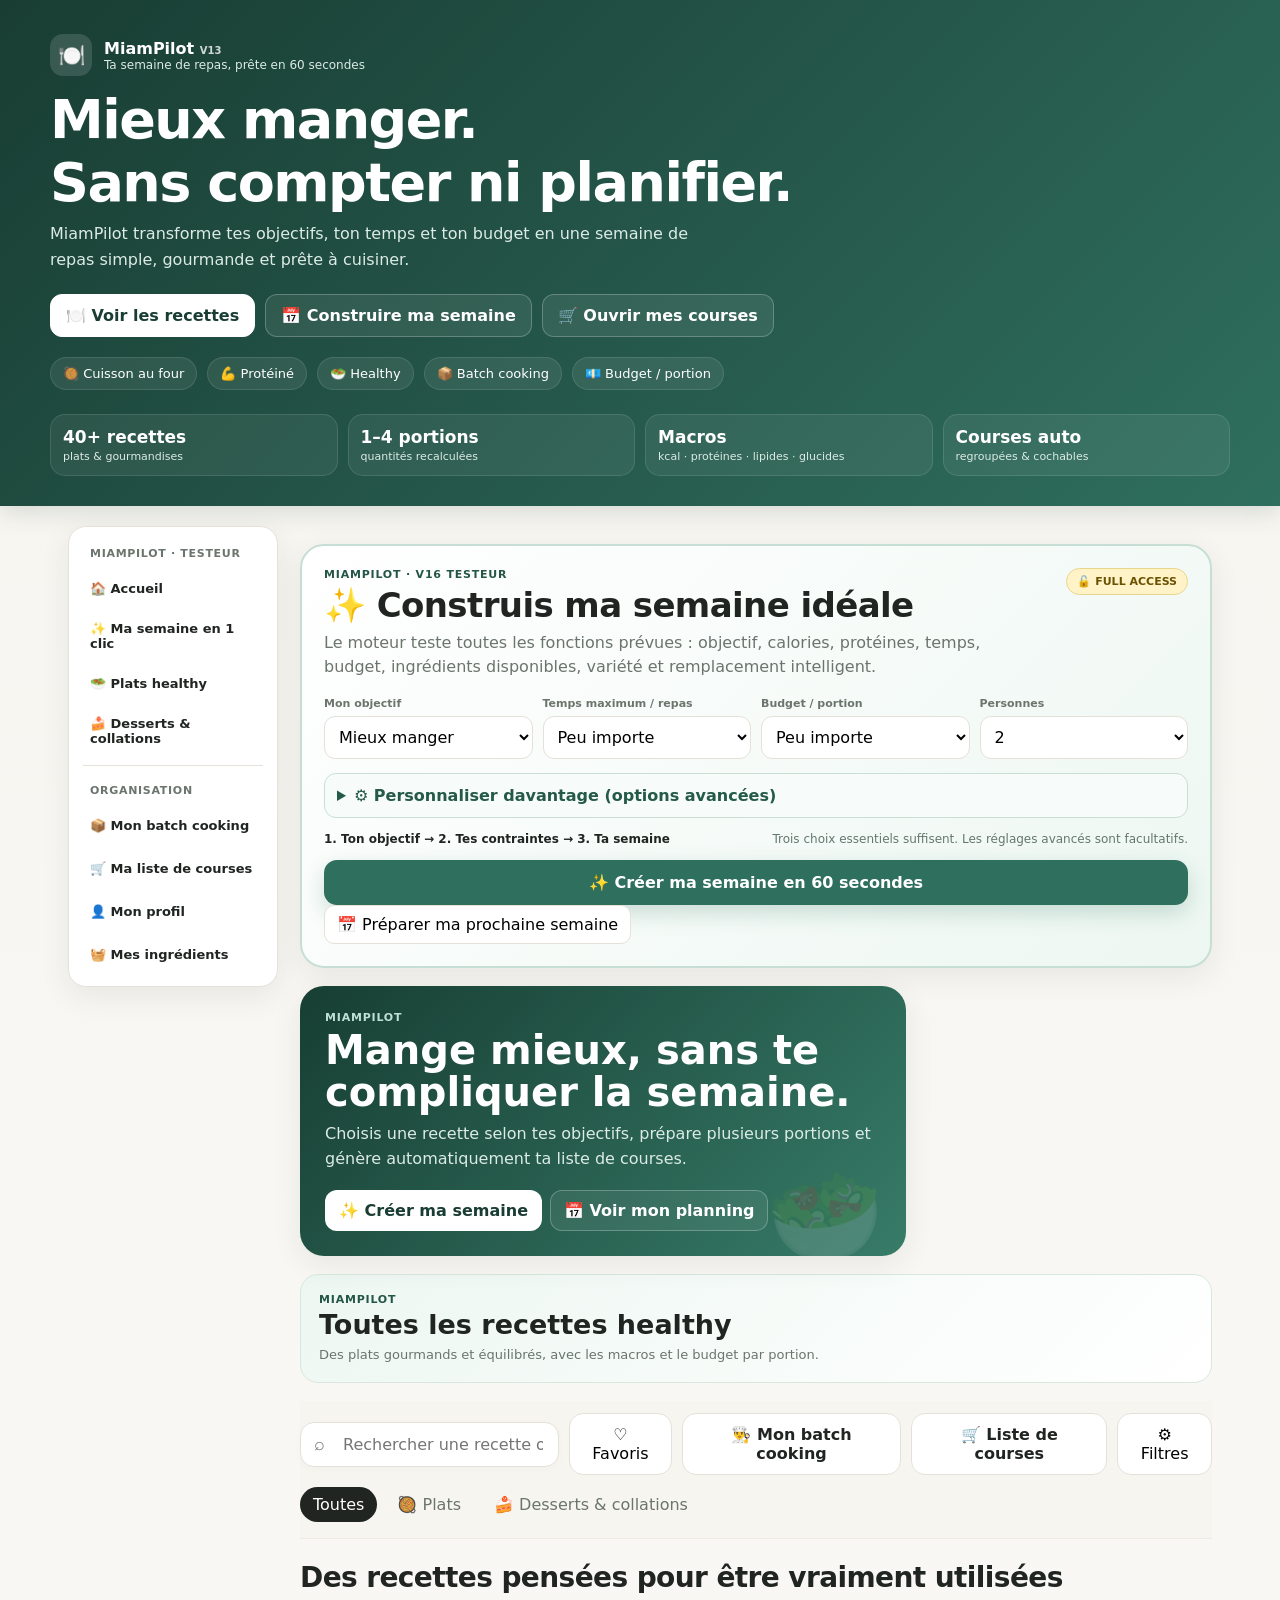
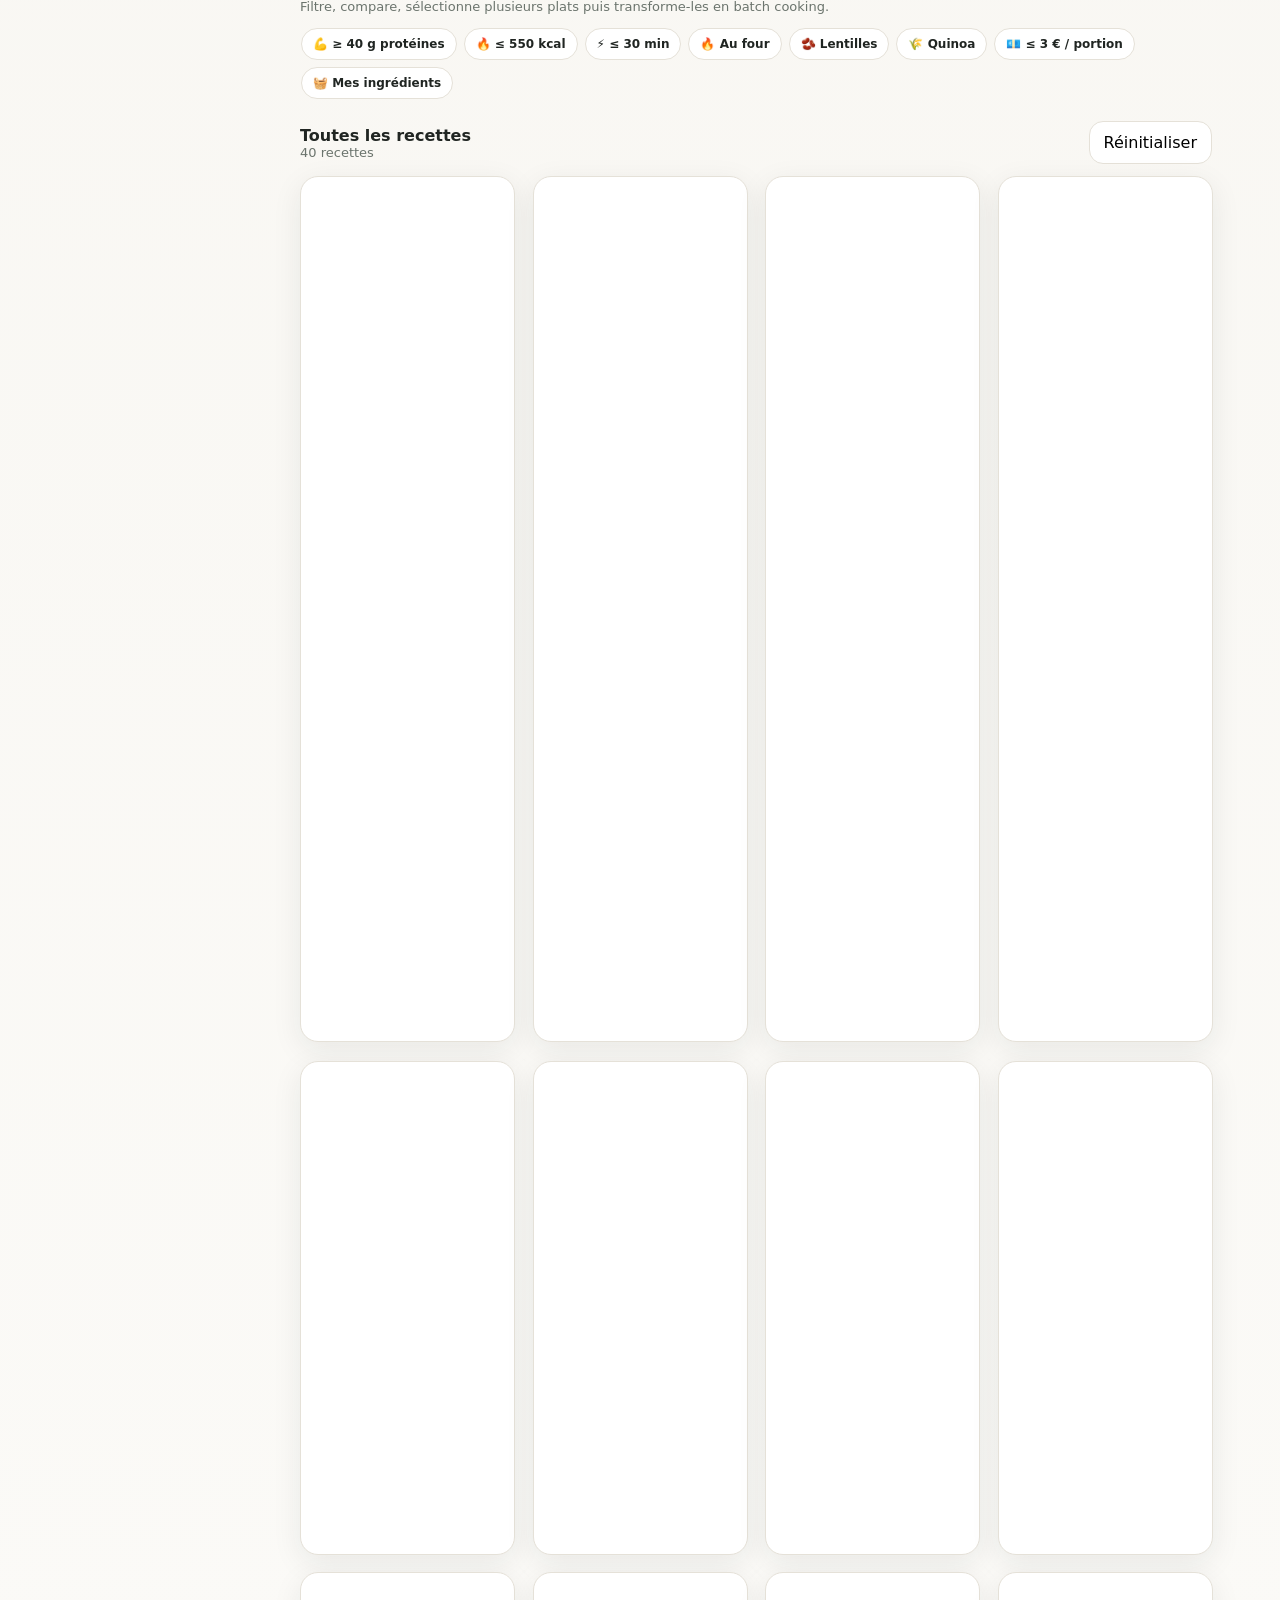
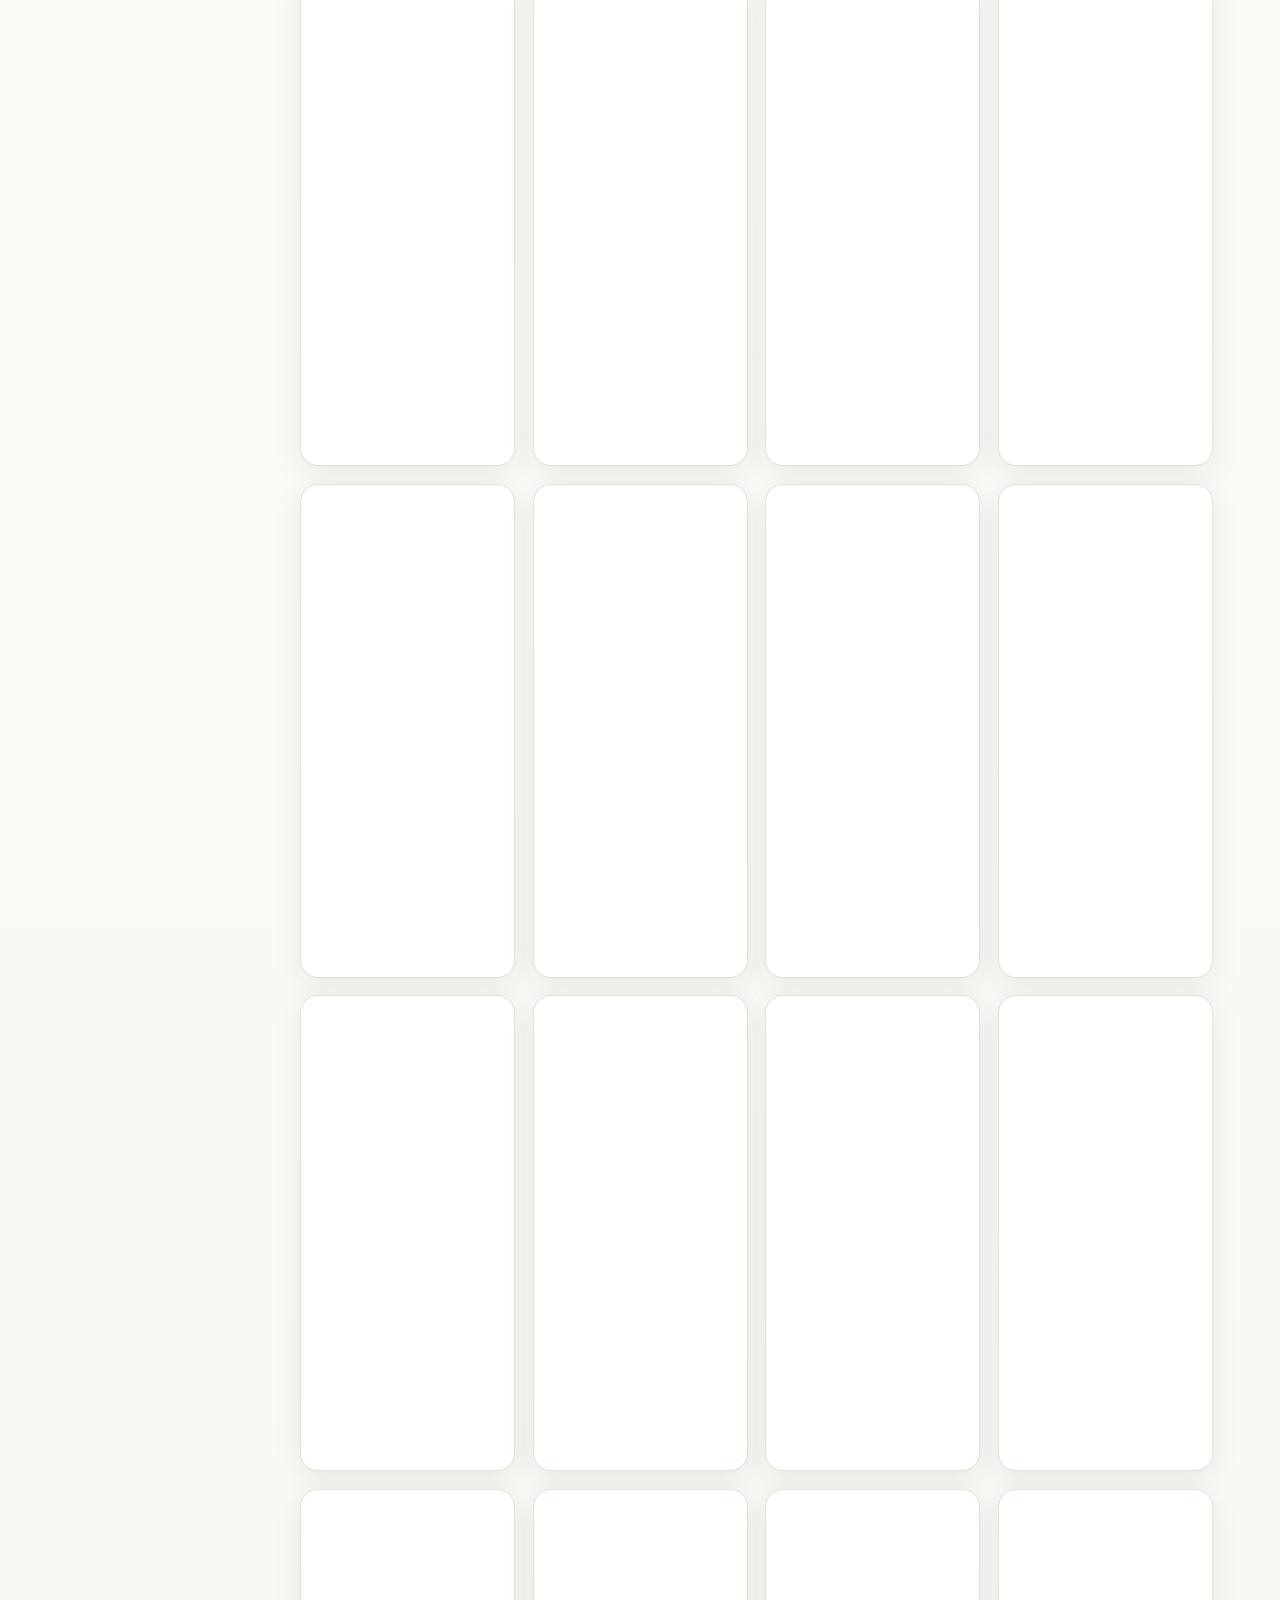
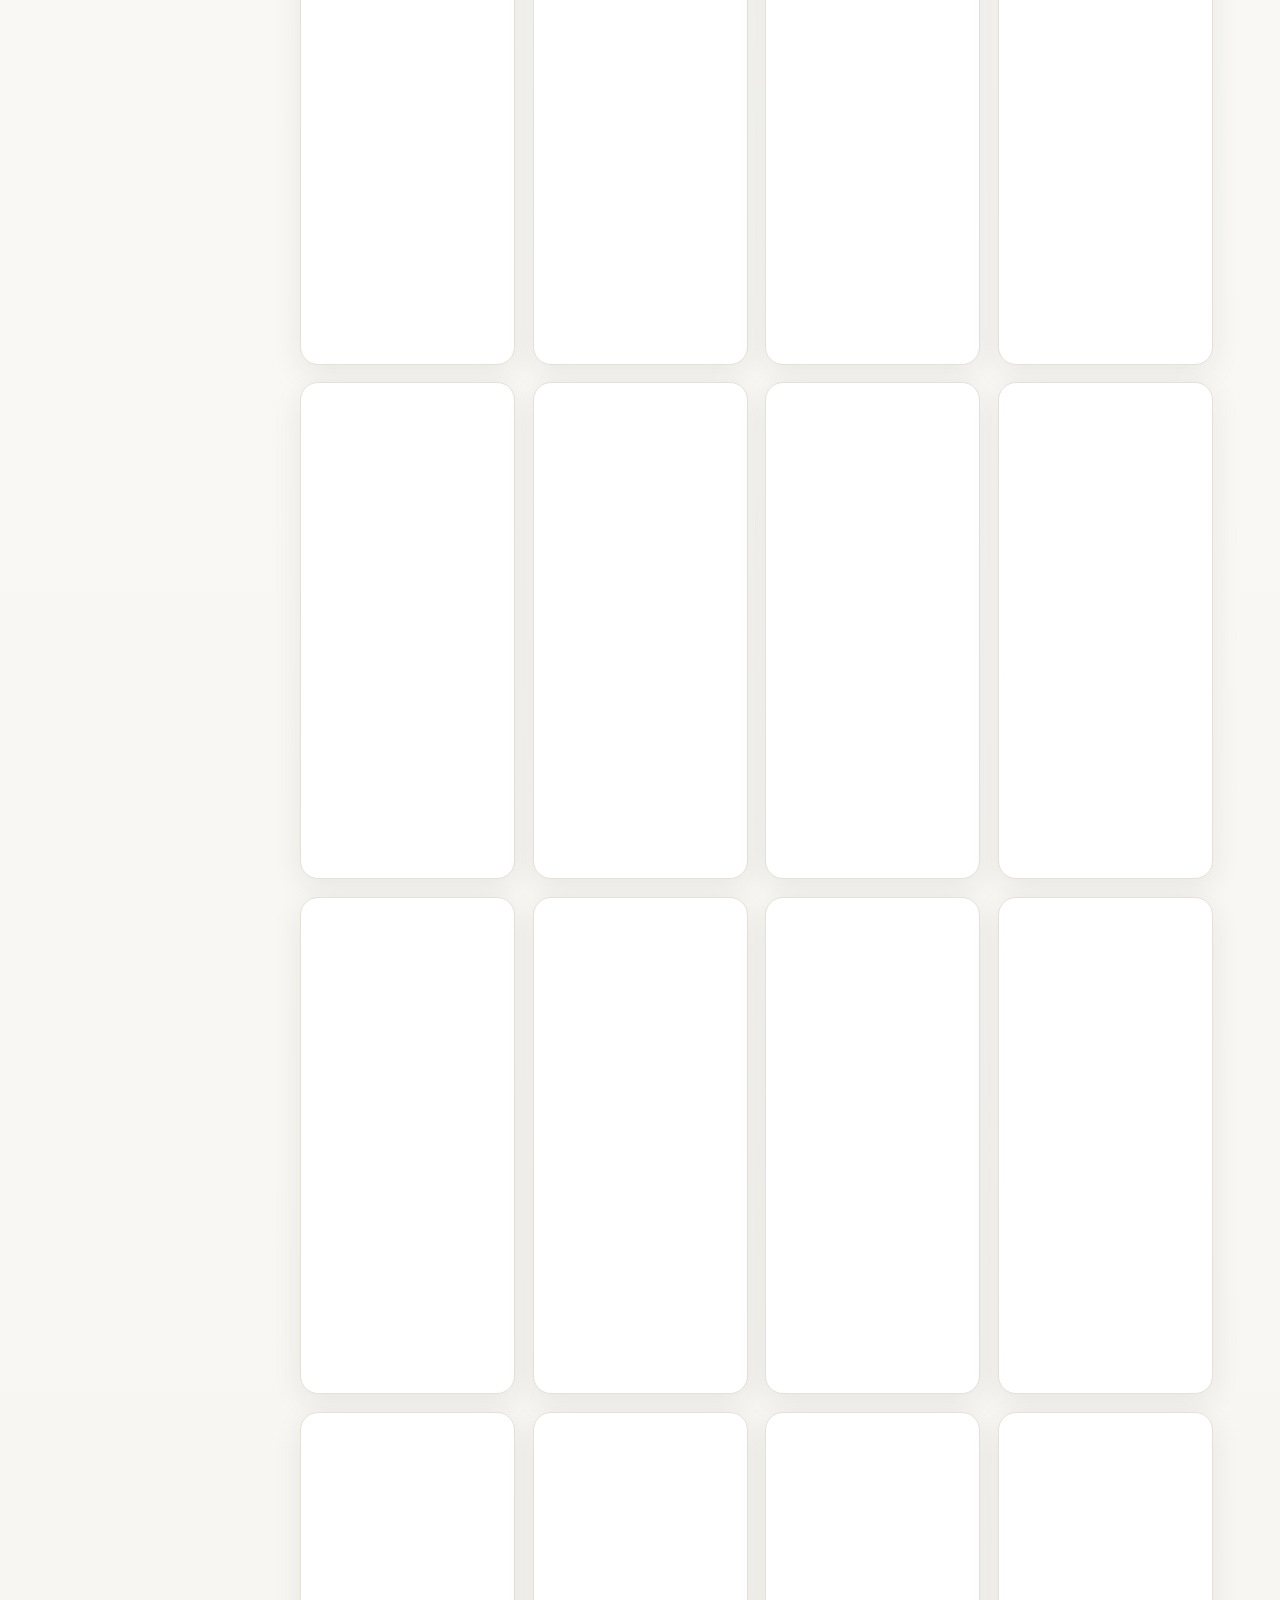
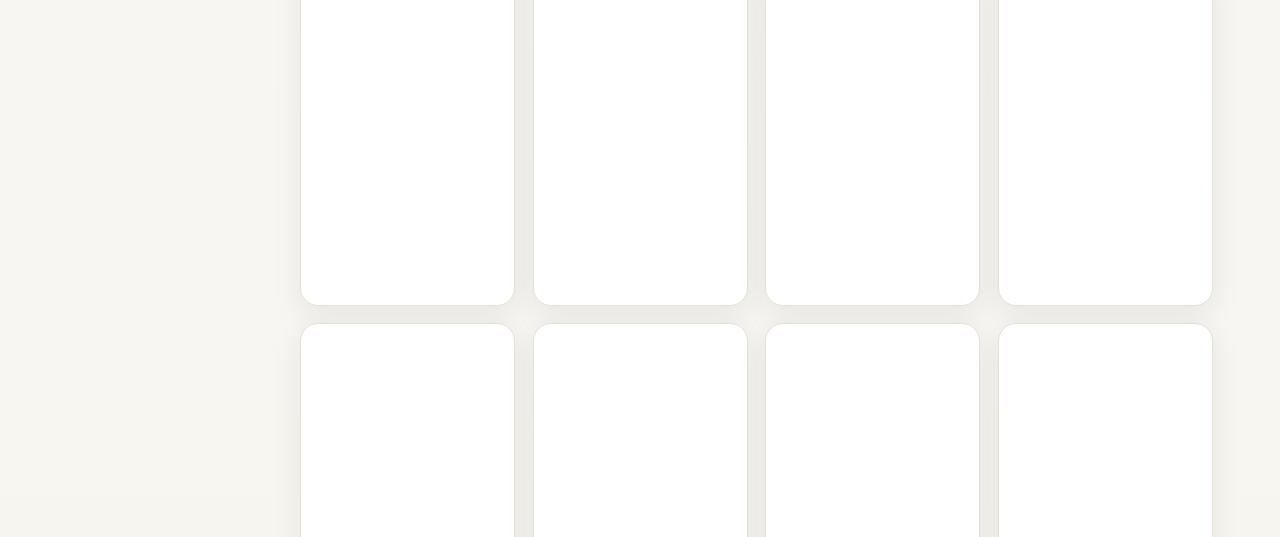
==== commit bbace05e: "V16: profile navigation and persistent loved/disliked ingredients" ====
--- a/index.html
+++ b/index.html
@@ -3,7 +3,7 @@
 <head>
 <meta charset="utf-8">
 <meta name="viewport" content="width=device-width,initial-scale=1">
-<title>MiamPilot V15 UX First — Full Access</title>
+<title>MiamPilot V16 UX First — Full Access</title>
 
 <style>
 :root{--bg:#f7f5f0;--card:#fff;--text:#202522;--muted:#6b746d;--accent:#2f6f5e;--accent-dark:#245647;--accent-soft:#e8f1ed;--line:#e5e1d8;--shadow:0 8px 30px rgba(31,43,36,.08)}
@@ -55,7 +55,7 @@
 .v13-badge{display:inline-flex;align-items:center;gap:6px;background:#ffffff18;border:1px solid #ffffff2d;border-radius:999px;padding:6px 10px;font-size:11px;font-weight:850;margin-left:auto}.pilot-card{background:linear-gradient(135deg,#fff,#edf7f2);border:1px solid #cfe3da;border-radius:24px;padding:22px;margin:18px 0;box-shadow:var(--shadow)}.pilot-head{display:flex;justify-content:space-between;gap:14px;align-items:flex-start;flex-wrap:wrap}.pilot-head h2{font-size:clamp(25px,4vw,34px);margin:4px 0 6px;letter-spacing:-.6px}.pilot-head p{margin:0;color:var(--muted);max-width:700px;line-height:1.5}.free-pill{background:#173e33;color:#fff;border-radius:999px;padding:7px 10px;font-size:11px;font-weight:850}.pilot-grid{display:grid;grid-template-columns:repeat(4,1fr);gap:10px;margin:18px 0 14px}.pilot-field label{display:block;font-size:11px;font-weight:850;color:var(--muted);margin-bottom:6px}.pilot-field select,.pilot-field input{width:100%;height:43px;padding:9px 10px;border:1px solid var(--line);border-radius:11px;background:#fff}.pilot-generate{width:100%;border:0;border-radius:13px;padding:13px;background:var(--accent);color:#fff;font-weight:900;cursor:pointer;box-shadow:0 8px 20px rgba(47,111,94,.2)}.pilot-result{display:none;margin-top:15px;border-top:1px solid var(--line);padding-top:15px}.pilot-result.show{display:block}.pilot-result-head{display:flex;justify-content:space-between;gap:10px;align-items:center;flex-wrap:wrap}.pilot-week{display:grid;grid-template-columns:repeat(7,1fr);gap:7px;margin-top:11px;overflow:auto}.pilot-day{min-width:105px;background:#fff;border:1px solid var(--line);border-radius:12px;padding:10px}.pilot-day strong{font-size:11px;color:var(--accent-dark)}.pilot-day span{display:block;font-size:11px;line-height:1.3;margin-top:6px}.pilot-day small{display:block;color:var(--muted);margin-top:5px}.pilot-summary{display:flex;gap:7px;flex-wrap:wrap;margin-top:10px}.pilot-summary span{background:var(--accent-soft);border-radius:999px;padding:6px 9px;font-size:11px;font-weight:750}.pilot-cta{display:flex;gap:8px;flex-wrap:wrap;margin-top:12px}.pilot-cta button{border:1px solid var(--line);background:#fff;border-radius:10px;padding:9px 11px;font-weight:750;cursor:pointer}.pilot-cta .primary{background:var(--accent);color:#fff;border-color:var(--accent)}.premium-preview{margin-top:14px;background:#faf9f5;border:1px dashed #c9c3b7;border-radius:12px;padding:11px;font-size:12px;color:var(--muted)}
 @media(max-width:850px){.pilot-grid{grid-template-columns:1fr 1fr}.pilot-week{grid-template-columns:repeat(7,125px)}}@media(max-width:500px){.pilot-grid{grid-template-columns:1fr}.pilot-card{padding:16px}}
 
-/* V15 TESTEUR — Full Access */
+/* V16 TESTEUR — Full Access */
 .tester-pill{display:inline-flex;align-items:center;gap:6px;background:#fff3c7;color:#6b5200;border:1px solid #ead58c;border-radius:999px;padding:6px 10px;font-size:11px;font-weight:900}
 .pilot-card{border:2px solid #c7ded5}
 .pilot-advanced{display:grid;grid-template-columns:repeat(4,1fr);gap:10px;margin-top:10px}
@@ -68,14 +68,14 @@
 .fullaccess-note{margin-top:12px;background:#edf7f2;border:1px solid #c9e1d7;border-radius:12px;padding:11px;font-size:12px}
 @media(max-width:850px){.pilot-advanced,.pilot-insights{grid-template-columns:repeat(2,1fr)}}@media(max-width:500px){.pilot-advanced,.pilot-insights{grid-template-columns:1fr}}
 .pilot-advanced-wrap{margin:12px 0;border:1px solid #cbded5;border-radius:12px;padding:12px;background:#f7fbf9}.pilot-advanced-wrap summary{cursor:pointer;font-weight:800;color:#245a47}.pilot-onboarding{display:flex;justify-content:space-between;gap:10px;flex-wrap:wrap;margin:14px 0;font-size:12px}.pilot-onboarding span{color:#64776e}.pilot-generate{box-shadow:0 8px 22px #1b624b33;font-weight:900}.pilot-card{scroll-margin-top:20px}@media(max-width:700px){.pilot-onboarding{display:block}.pilot-onboarding span{display:block;margin-top:5px}}
-.pilot-meal-options{display:flex;gap:14px;align-items:center;flex-wrap:wrap;margin:12px 0;padding:12px;background:#e9f4ee;border-radius:12px}.pilot-meal-options label{font-size:13px;font-weight:700}.pilot-meal-options input{accent-color:#247257}.pilot-day-actions input{width:52px;padding:4px;border:1px solid #ddd;border-radius:5px}.pilot-day-actions label{font-size:11px}.pilot-week{grid-template-columns:repeat(auto-fit,minmax(160px,1fr))!important}</style>
+.pilot-meal-options{display:flex;gap:14px;align-items:center;flex-wrap:wrap;margin:12px 0;padding:12px;background:#e9f4ee;border-radius:12px}.pilot-meal-options label{font-size:13px;font-weight:700}.pilot-meal-options input{accent-color:#247257}.pilot-day-actions input{width:52px;padding:4px;border:1px solid #ddd;border-radius:5px}.pilot-day-actions label{font-size:11px}.pilot-week{grid-template-columns:repeat(auto-fit,minmax(160px,1fr))!important}.taste-panel{background:#fff;border:1px solid #d8e4dc;border-radius:16px;padding:20px;margin:18px 0}.taste-search input{width:100%;padding:12px;border:1px solid #ddd;border-radius:10px}.taste-options{display:grid;grid-template-columns:repeat(auto-fit,minmax(230px,1fr));gap:6px;margin:12px 0;max-height:250px;overflow:auto}.taste-option{display:flex;align-items:center;gap:5px;padding:7px;border:1px solid #e5ebe7;border-radius:9px;font-size:12px}.taste-option span{flex:1}.taste-option button,.taste-tag{border:1px solid #d9e5df;border-radius:7px;background:#f5faf7;padding:6px;cursor:pointer;font-size:11px}.taste-columns{display:grid;grid-template-columns:1fr 1fr;gap:15px}.taste-columns>div{border:1px solid #e2eae5;border-radius:12px;padding:12px}.taste-tag{margin:3px}@media(max-width:600px){.taste-columns{grid-template-columns:1fr}}</style>
 </head>
 <body>
 <header><div class="hero"><div class="brand"><div class="brand-mark">🍽️</div><div><strong>MiamPilot <span style="font-size:10px;opacity:.8">V13</span></strong><div style="font-size:12px;color:#dcebe5">Ta semaine de repas, prête en 60 secondes</div></div></div><div class="hero-copy"><h1>Mieux manger.<br>Sans compter ni planifier.</h1><p>MiamPilot transforme tes objectifs, ton temps et ton budget en une semaine de repas simple, gourmande et prête à cuisiner.</p><div class="hero-actions"><button class="hero-action primary" onclick="showHealthyPage('home')">🍽️ Voir les recettes</button><button class="hero-action" onclick="showPlanner()">📅 Construire ma semaine</button><button class="hero-action" onclick="showShopping()">🛒 Ouvrir mes courses</button></div></div><div class="hero-stats"><span class="hero-stat">🥘 Cuisson au four</span><span class="hero-stat">💪 Protéiné</span><span class="hero-stat">🥗 Healthy</span><span class="hero-stat">📦 Batch cooking</span><span class="hero-stat">💶 Budget / portion</span></div><div class="hero-kpis"><div class="hero-kpi"><strong>40+ recettes</strong><span>plats & gourmandises</span></div><div class="hero-kpi"><strong>1–4 portions</strong><span>quantités recalculées</span></div><div class="hero-kpi"><strong>Macros</strong><span>kcal · protéines · lipides · glucides</span></div><div class="hero-kpi"><strong>Courses auto</strong><span>regroupées & cochables</span></div></div></div></header>
 <main>
 <div class="side-nav-mobile" id="mobileNav"><button data-page="home" onclick="showHealthyPage('home')">🏠 Accueil</button><button data-page="pilot" onclick="showPilotLab()">✨ Ma semaine en 1 clic</button><button data-page="plats" onclick="showHealthyPage('plats')">🥗 Plats healthy</button><button data-page="desserts" onclick="showHealthyPage('desserts')">🍰 Desserts & collations</button><button data-page="batch" onclick="showPlanner()">📦 Batch cooking</button><button data-page="shopping" onclick="showShopping()">🛒 Courses</button></div>
-<div class="site-layout"><aside class="side-nav" id="sideNav"><div class="side-nav-title">MiamPilot · TESTEUR</div><button data-page="home" onclick="showHealthyPage('home')">🏠 Accueil</button><button data-page="pilot" onclick="showPilotLab()">✨ Ma semaine en 1 clic</button><button data-page="plats" onclick="showHealthyPage('plats')">🥗 Plats healthy</button><button data-page="desserts" onclick="showHealthyPage('desserts')">🍰 Desserts & collations</button><div class="nav-sep"></div><div class="side-nav-title">Organisation</div><button data-page="batch" onclick="showPlanner()">📦 Mon batch cooking</button><button data-page="shopping" onclick="showShopping()">🛒 Ma liste de courses</button><button data-page="profile" onclick="showProfile()">🧺 Mes ingrédients</button></aside><div class="site-content"><section id="catalog"><section class="pilot-card" id="pilotCard">
-<div class="pilot-head"><div><div class="page-kicker">MiamPilot · V15 TESTEUR</div><h2>✨ Construis ma semaine idéale</h2><p>Le moteur teste toutes les fonctions prévues : objectif, calories, protéines, temps, budget, ingrédients disponibles, variété et remplacement intelligent.</p></div><span class="tester-pill">🔓 FULL ACCESS</span></div>
+<div class="site-layout"><aside class="side-nav" id="sideNav"><div class="side-nav-title">MiamPilot · TESTEUR</div><button data-page="home" onclick="showHealthyPage('home')">🏠 Accueil</button><button data-page="pilot" onclick="showPilotLab()">✨ Ma semaine en 1 clic</button><button data-page="plats" onclick="showHealthyPage('plats')">🥗 Plats healthy</button><button data-page="desserts" onclick="showHealthyPage('desserts')">🍰 Desserts & collations</button><div class="nav-sep"></div><div class="side-nav-title">Organisation</div><button data-page="batch" onclick="showPlanner()">📦 Mon batch cooking</button><button data-page="shopping" onclick="showShopping()">🛒 Ma liste de courses</button><button data-page="profile" onclick="showProfile()">👤 Mon profil</button><button data-page="profile" onclick="showProfile()">🧺 Mes ingrédients</button></aside><div class="site-content"><section id="catalog"><section class="pilot-card" id="pilotCard">
+<div class="pilot-head"><div><div class="page-kicker">MiamPilot · V16 TESTEUR</div><h2>✨ Construis ma semaine idéale</h2><p>Le moteur teste toutes les fonctions prévues : objectif, calories, protéines, temps, budget, ingrédients disponibles, variété et remplacement intelligent.</p></div><span class="tester-pill">🔓 FULL ACCESS</span></div>
 <div class="pilot-grid">
 <div class="pilot-field"><label>Mon objectif</label><select id="pilotGoal"><option value="balanced">Mieux manger</option><option value="loss">Perte de poids</option><option value="protein">Plus de protéines</option></select></div>
 <div class="pilot-field"><label>Temps maximum / repas</label><select id="pilotTime"><option value="999">Peu importe</option><option value="30">30 min</option><option value="45">45 min</option></select></div>
@@ -138,7 +138,7 @@
   </div>
 </section>
 
-<section id="profilePage" style="display:none"><button class="filter back" onclick="showCatalog()">← Retour aux recettes</button><div class="profile-head"><div><h2>👤 Mon espace cuisine</h2><div class="small">Favoris, ingrédients disponibles et recettes déjà cuisinées.</div></div><button class="planner-action primary" onclick="showCatalog()">+ Explorer les recettes</button></div><div class="profile-grid"><div class="profile-card"><h3>🧺 Mes ingrédients disponibles</h3><p class="small">Ajoute les ingrédients que tu as déjà pour trouver les recettes correspondantes.</p><div class="pantry-input"><input id="pantryInput" placeholder="ex. poulet, courgette, skyr"><button class="planner-action primary" onclick="addPantry()">Ajouter</button></div><div id="pantryTags" class="pantry-tags"></div><div id="pantryMatches" class="match-list" style="margin-top:12px"></div></div><div class="profile-card"><h3>❤️ Mes favoris</h3><div id="profileFavorites" class="match-list"></div></div><div class="profile-card"><h3>👨‍🍳 Déjà cuisinées</h3><div id="profileHistory" class="history-list"></div></div><div class="profile-card"><h3>🎯 Mon raccourci batch</h3><div id="profileBatchSummary"></div><button class="planner-action primary" onclick="showPlanner()">Voir mon batch cooking →</button></div></div></section><section id="detail">
+<section id="profilePage" style="display:none"><button class="filter back" onclick="showCatalog()">← Retour aux recettes</button><div class="profile-head"><div><h2>👤 Mon espace cuisine</h2><div class="small">Favoris, ingrédients disponibles et recettes déjà cuisinées.</div></div><button class="planner-action primary" onclick="showCatalog()">+ Explorer les recettes</button></div><div class="taste-panel"><h3>❤️ Mes goûts alimentaires</h3><p class="small">Les ingrédients adorés sont favorisés ; les ingrédients détestés ne seront pas proposés dans les semaines générées.</p><div class="taste-search"><input id="tasteInput" placeholder="Rechercher ou ajouter un ingrédient…" oninput="renderTasteOptions()"></div><div id="tasteOptions" class="taste-options"></div><div class="taste-columns"><div><h4>❤️ J’adore</h4><div id="tasteLoved"></div></div><div><h4>🚫 Je déteste</h4><div id="tasteHated"></div></div></div><p class="small">Enregistré automatiquement sur cet appareil. Pour les allergies, vérifie toujours la composition exacte des produits.</p></div><div class="profile-grid"><div class="profile-card"><h3>🧺 Mes ingrédients disponibles</h3><p class="small">Ajoute les ingrédients que tu as déjà pour trouver les recettes correspondantes.</p><div class="pantry-input"><input id="pantryInput" placeholder="ex. poulet, courgette, skyr"><button class="planner-action primary" onclick="addPantry()">Ajouter</button></div><div id="pantryTags" class="pantry-tags"></div><div id="pantryMatches" class="match-list" style="margin-top:12px"></div></div><div class="profile-card"><h3>❤️ Mes favoris</h3><div id="profileFavorites" class="match-list"></div></div><div class="profile-card"><h3>👨‍🍳 Déjà cuisinées</h3><div id="profileHistory" class="history-list"></div></div><div class="profile-card"><h3>🎯 Mon raccourci batch</h3><div id="profileBatchSummary"></div><button class="planner-action primary" onclick="showPlanner()">Voir mon batch cooking →</button></div></div></section><section id="detail">
   <button class="filter back" onclick="showCatalog()">← Retour aux recettes</button>
   <div class="panel">
     <div class="detail-head"><div><span id="dtag" class="tag"></span><h2 id="dtitle"></h2><div id="dmeta" class="meta"></div></div><div class="planner-actions"><button class="add-plan" onclick="openPlanModal()">📅 Ajouter au planning</button><button class="add-plan cook-btn" onclick="startCooking()">👨‍🍳 Commencer à cuisiner</button><button class="print" onclick="window.print()">Imprimer</button></div></div>
@@ -380,7 +380,7 @@
 function addPantry(){const input=$("pantryInput"),raw=(input.value||"").split(",").map(x=>canon(x)).filter(Boolean);raw.forEach(x=>{if(!pantry.includes(x))pantry.push(x)});savePantry();input.value="";renderProfile()}
 function removePantryByIndex(i){pantry.splice(i,1);savePantry();renderProfile()}
 function pantryScore(r){if(!pantry.length)return 0;const ing=(r.ingredients||[]).map(x=>canon(x[0]));return pantry.reduce((n,p)=>n+(ing.some(i=>i.includes(p)||p.includes(i))?1:0),0)}
-function showProfile(){setActiveNav("profile");$("catalog").style.display="none";$("planner").style.display="none";$("shoppingPage").style.display="none";$("detail").style.display="none";$("profilePage").style.display="block";renderProfile();window.scrollTo({top:0,behavior:"smooth"})}
+function showProfile(){setActiveNav("profile");renderTasteOptions();renderTasteTags();$("catalog").style.display="none";$("planner").style.display="none";$("shoppingPage").style.display="none";$("detail").style.display="none";$("profilePage").style.display="block";renderProfile();window.scrollTo({top:0,behavior:"smooth"})}
 function saveRatings(){localStorage.setItem("batchRatings",JSON.stringify(ratings))}
 function rateRecipe(i,score){ratings[i]=Math.max(1,Math.min(5,score));saveRatings();renderProfile()}
 function ratingHtml(i){const score=ratings[i]||0;return '<div class="rating-stars">'+[1,2,3,4,5].map(n=>'<button onclick="rateRecipe('+i+','+n+')" aria-label="Noter '+n+' sur 5">'+(n<=score?"★":"☆")+'</button>').join("")+'</div>'}
@@ -457,10 +457,19 @@
 let pilotGeneration=0;
 function generateNextWeek(){pilotGeneration+=3;generateIdealWeek(true)}
 function pilotSettings(){return {goal:$("pilotGoal").value,maxTime:+$("pilotTime").value,maxBudget:+$("pilotBudget").value,people:+$("pilotPeople").value||2,count:+$("pilotDays").value||5,lunch:$("pilotLunch").checked,dinner:$("pilotDinner").checked,snack:$("pilotSnack").checked,kcal:+$("pilotKcal").value||500,protein:+$("pilotProtein").value||0,priority:$("pilotPriority").value}}
+let tastePrefs=JSON.parse(localStorage.getItem("miamPilotTastes")||'{"love":[],"hate":[]}');
+function tasteWords(){return [...new Set(recipes.flatMap(r=>(r.ingredients||[]).map(i=>i[0])))].sort((a,b)=>a.localeCompare(b,"fr"))}
+function tasteMatch(a,b){const singular=x=>canon(x).replace(/s$/,"");return singular(a)===singular(b)||singular(a).includes(singular(b))||singular(b).includes(singular(a))}
+function recipeHasTaste(r,word){return (r.ingredients||[]).some(i=>tasteMatch(i[0],word))}
+function tasteAllowed(r){return !(tastePrefs.hate||[]).some(t=>recipeHasTaste(r,t))}
+function tasteBonus(r){return (tastePrefs.love||[]).reduce((n,t)=>n+(recipeHasTaste(r,t)?12:0),0)}
+function setTaste(name,type){tastePrefs.love=(tastePrefs.love||[]).filter(x=>x!==name);tastePrefs.hate=(tastePrefs.hate||[]).filter(x=>x!==name);if(type!=="none")tastePrefs[type].push(name);localStorage.setItem("miamPilotTastes",JSON.stringify(tastePrefs));renderTasteOptions();renderTasteTags()}
+function renderTasteTags(){for(const [type,id] of [["love","tasteLoved"],["hate","tasteHated"]]){const el=$(id);if(el)el.innerHTML=(tastePrefs[type]||[]).map(x=>'<button class="taste-tag" onclick="setTaste('+JSON.stringify(x).replace(/"/g,"&quot;")+',"none")">'+x+' ×</button>').join("")||'<span class="small">Aucun ingrédient</span>'}}
+function renderTasteOptions(){const el=$("tasteOptions");if(!el)return;const q=canon($("tasteInput").value||"");const words=tasteWords().filter(x=>!q||canon(x).includes(q)).slice(0,30);if(q&&!words.some(x=>canon(x)===q))words.unshift($("tasteInput").value.trim());el.innerHTML=words.map(x=>{const arg=JSON.stringify(x).replace(/"/g,"&quot;");return '<div class="taste-option"><span>'+x+'</span><button onclick="setTaste('+arg+',"love")">❤️ J’adore</button><button onclick="setTaste('+arg+',"hate")">🚫 Je déteste</button></div>'}).join("")}
 function pilotCandidates(exclude=[]){
  const s=pilotSettings();
- let arr=recipes.map((r,i)=>({r,i,m:macroFor(r),cost:costFor(r),time:timeMinutes(r),pantry:pantryScore(r)})).filter(x=>x.r.category==="Plats"&&!exclude.includes(x.i)&&x.time<=s.maxTime&&(s.maxBudget>=999||x.cost==null||x.cost<=s.maxBudget));
- arr.forEach(x=>{let score=100-Math.abs((x.m.kcal||s.kcal)-s.kcal)/5;score+=(x.m.p||0)*.7;if((x.m.p||0)>=s.protein)score+=15;if(s.goal==="loss")score+=(600-(x.m.kcal||600))/12;if(s.goal==="protein")score+=(x.m.p||0)*1.2;if(x.cost!=null)score+=(6-x.cost)*3;if(x.time<=30)score+=5;if(s.priority==="budget"&&x.cost!=null)score+=(6-x.cost)*8;if(s.priority==="pantry")score+=x.pantry*18;if(s.priority==="protein")score+=(x.m.p||0);x.score=score});
+ let arr=recipes.map((r,i)=>({r,i,m:macroFor(r),cost:costFor(r),time:timeMinutes(r),pantry:pantryScore(r)})).filter(x=>x.r.category==="Plats"&&tasteAllowed(x.r)&&!exclude.includes(x.i)&&x.time<=s.maxTime&&(s.maxBudget>=999||x.cost==null||x.cost<=s.maxBudget));
+ arr.forEach(x=>{let score=100-Math.abs((x.m.kcal||s.kcal)-s.kcal)/5;score+=(x.m.p||0)*.7;if((x.m.p||0)>=s.protein)score+=15;if(s.goal==="loss")score+=(600-(x.m.kcal||600))/12;if(s.goal==="protein")score+=(x.m.p||0)*1.2;if(x.cost!=null)score+=(6-x.cost)*3;if(x.time<=30)score+=5;if(s.priority==="budget"&&x.cost!=null)score+=(6-x.cost)*8;if(s.priority==="pantry")score+=x.pantry*18;if(s.priority==="protein")score+=(x.m.p||0);x.score=score+tasteBonus(x.r)});
  return arr.sort((a,b)=>b.score-a.score);
 }
 function pickPilot(pool,pos,reroll,selected=[]){if(!pool.length)return null;const scored=pool.map(x=>{const ingredients=(x.r.ingredients||[]).map(i=>canon(i[0]));let overlap=0;for(const prev of selected){const prevIng=(prev.r.ingredients||[]).map(i=>canon(i[0]));overlap+=ingredients.filter(i=>prevIng.includes(i)).length}const variation=((pos*7+pilotGeneration*3+x.i*11)%13)/3;return {...x,score:x.score+Math.min(10,overlap*1.8)+variation}}).sort((a,b)=>b.score-a.score);return scored[(reroll?pilotGeneration:0)%Math.min(scored.length,3)]}
@@ -483,7 +492,7 @@
  pilotWeekSelection=[];const used=[];
  for(let d=0;d<slots.length;d++){
   const slot=slots[d];let choices;
-  if(slot.meal==="collation")choices=recipes.map((r,i)=>({r,i,m:macroFor(r),cost:costFor(r),time:timeMinutes(r),pantry:pantryScore(r),score:80})).filter(x=>x.r.category==="Desserts / Collations");
+  if(slot.meal==="collation")choices=recipes.map((r,i)=>({r,i,m:macroFor(r),cost:costFor(r),time:timeMinutes(r),pantry:pantryScore(r),score:80})).filter(x=>x.r.category==="Desserts / Collations"&&tasteAllowed(x.r));
   else choices=pilotCandidates(used.length<Math.min(slots.length,pool.length)?used:[]);
   const x=pickPilot(choices,d,reroll,pilotWeekSelection)||choices[0];
   if(!x)continue;
@@ -493,7 +502,7 @@
  $("pilotResult").classList.add("show");renderPilotWeek();
 }
 function replacePilotMeal(pos){
- if(!pilotWeekSelection[pos])return;const used=pilotWeekSelection.map(x=>x.i),pool=pilotCandidates(used);let x=pool[0];if(!x){const alt=pilotCandidates([pilotWeekSelection[pos].i]);x=alt[(pilotGeneration+pos)%Math.max(1,alt.length)]}if(x){pilotWeekSelection[pos]=x;pilotGeneration++;renderPilotWeek()}
+ if(!pilotWeekSelection[pos])return;const used=pilotWeekSelection.map(x=>x.i),pool=pilotCandidates(used);let x=pool[0];if(!x){const alt=pilotCandidates([pilotWeekSelection[pos].i]);x=alt[(pilotGeneration+pos)%Math.max(1,alt.length)]}if(x){pilotWeekSelection[pos]={...x,day:previous.day,meal:previous.meal,servings:previous.servings};pilotGeneration++;renderPilotWeek()}
 }
 function restorePilotWeek(){try{
  const saved=JSON.parse(localStorage.getItem("miamPilotTesterWeek")||"[]");if(!Array.isArray(saved)||!saved.length)return;
@@ -501,9 +510,9 @@
  if(pilotWeekSelection.length){$("pilotResult").classList.add("show");$("pilotWhy").textContent="Ta dernière semaine a été restaurée.";renderPilotWeek()}
  }catch(e){console.warn("Restauration de la semaine",e)}}
 function pilotPlanEntries(){const days=["Lundi","Mardi","Mercredi","Jeudi","Vendredi","Samedi","Dimanche"];return pilotWeekSelection.map((x,d)=>({id:Date.now()+d,recipeIndex:x.i,day:x.day,meal:x.meal,servings:x.servings}))}
-function applyPilotWeek(){if(!pilotWeekSelection.length)generateIdealWeek();planner=[];batchSelection=[];saveBatchSelection();shoppingChecked={};saveShoppingChecks();pilotPlanEntries().forEach(x=>{x.pilot=true;planner.push(x)});savePlanner();showPlanner()}
-function pilotToBatch(){if(!pilotWeekSelection.length)generateIdealWeek();planner=[];savePlanner();batchSelection=[];const totals=new Map();pilotWeekSelection.forEach(x=>totals.set(x.i,(totals.get(x.i)||0)+x.servings));totals.forEach((portions,i)=>{const e=batchSelection.find(x=>x.recipeIndex===i);if(e)e.portions=portions;else batchSelection.push({recipeIndex:i,portions})});saveBatchSelection();render();showPlanner()}
-function pilotShopping(){applyPilotWeek();showShopping()}
+function applyPilotWeek(){if(!pilotWeekSelection.length)generateIdealWeek();if(!pilotWeekSelection.length)return;planner=[];batchSelection=[];saveBatchSelection();shoppingChecked={};saveShoppingChecks();pilotPlanEntries().forEach(x=>{x.pilot=true;planner.push(x)});savePlanner();showPlanner()}
+function pilotToBatch(){if(!pilotWeekSelection.length)generateIdealWeek();if(!pilotWeekSelection.length)return;planner=[];savePlanner();batchSelection=[];const totals=new Map();pilotWeekSelection.forEach(x=>totals.set(x.i,(totals.get(x.i)||0)+x.servings));totals.forEach((portions,i)=>{const e=batchSelection.find(x=>x.recipeIndex===i);if(e)e.portions=portions;else batchSelection.push({recipeIndex:i,portions})});saveBatchSelection();render();showPlanner()}
+function pilotShopping(){if(!pilotWeekSelection.length)generateIdealWeek();if(!pilotWeekSelection.length)return;planner=pilotPlanEntries().map(x=>({...x,pilot:true}));batchSelection=[];shoppingChecked={};saveShoppingChecks();saveBatchSelection();savePlanner();showShopping()}
 function showPilotLab(){showHealthyPage("home");setActiveNav("pilot");$("pilotCard").scrollIntoView({behavior:"smooth",block:"start"})}
 function updateHomeDashboard(){
   const d=$("homeDashboard"),s=$("smartHome"),p=$("pilotCard");if(!d)return;
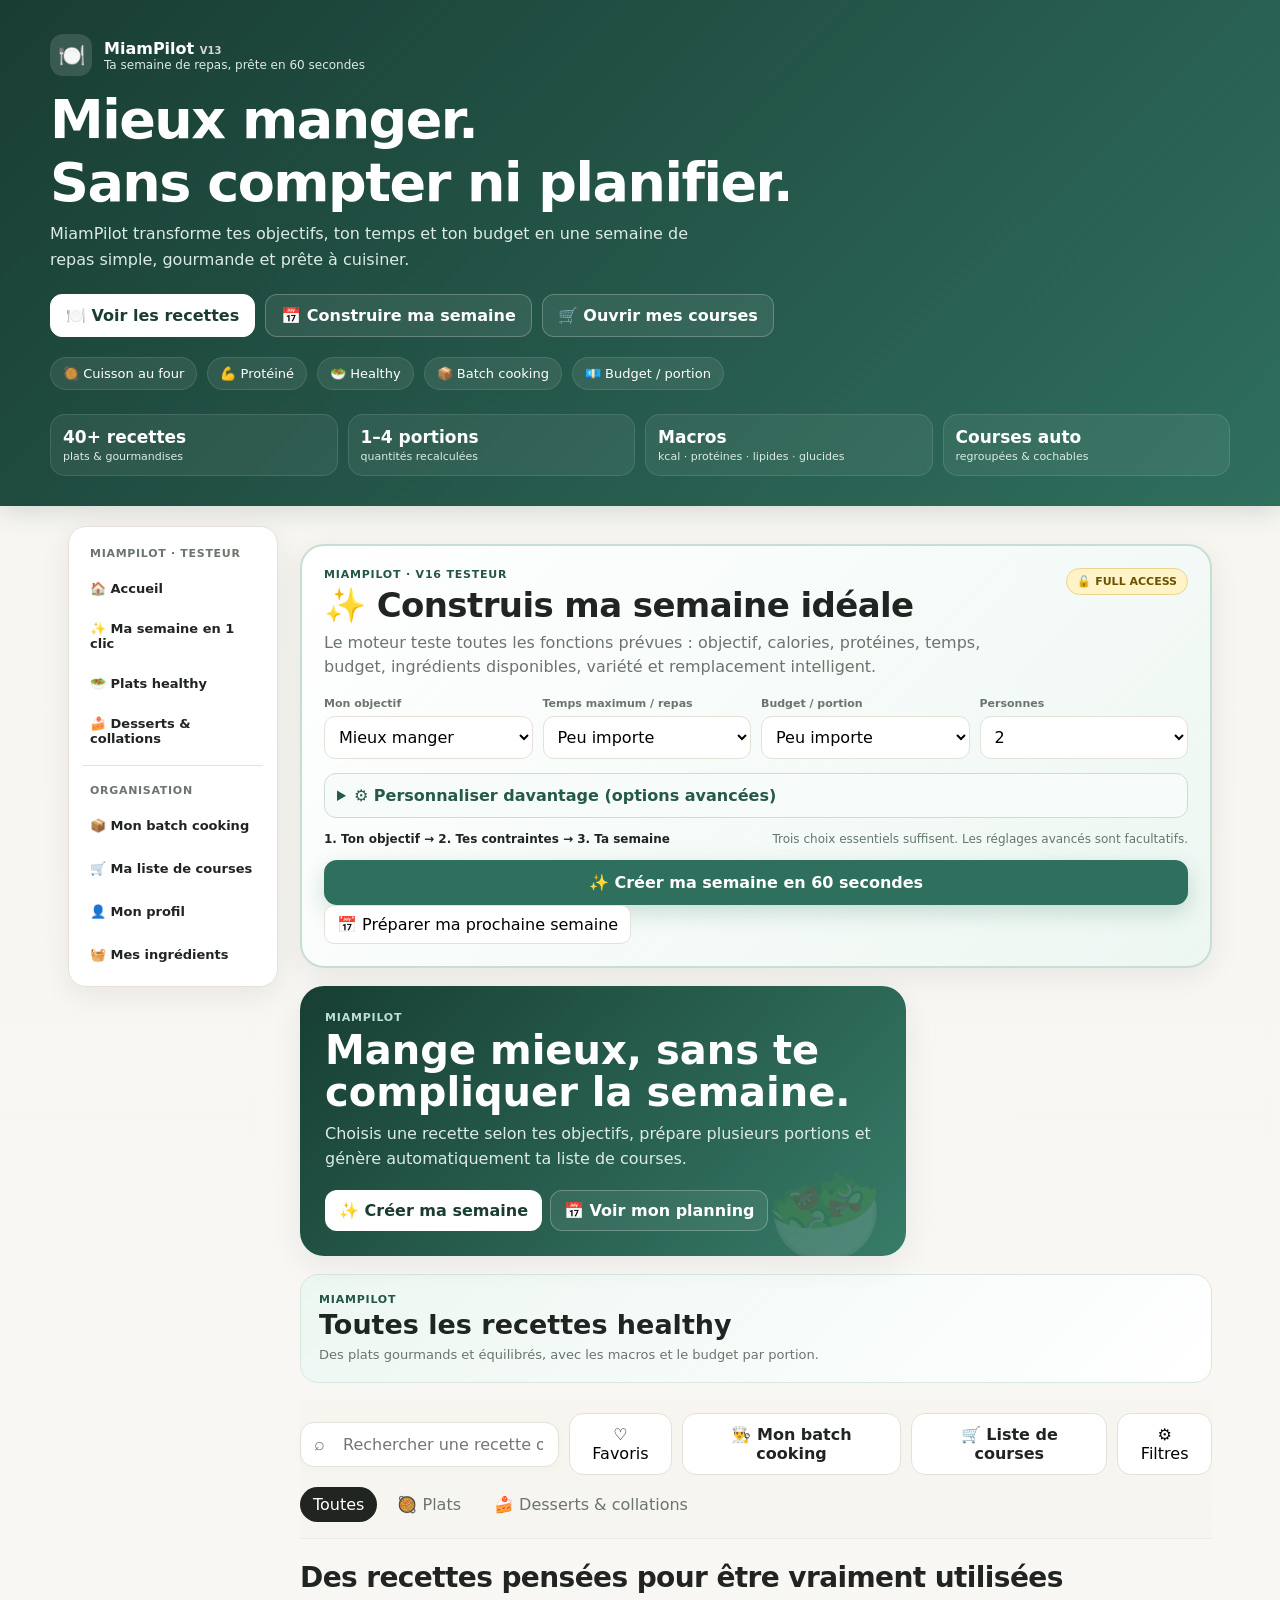
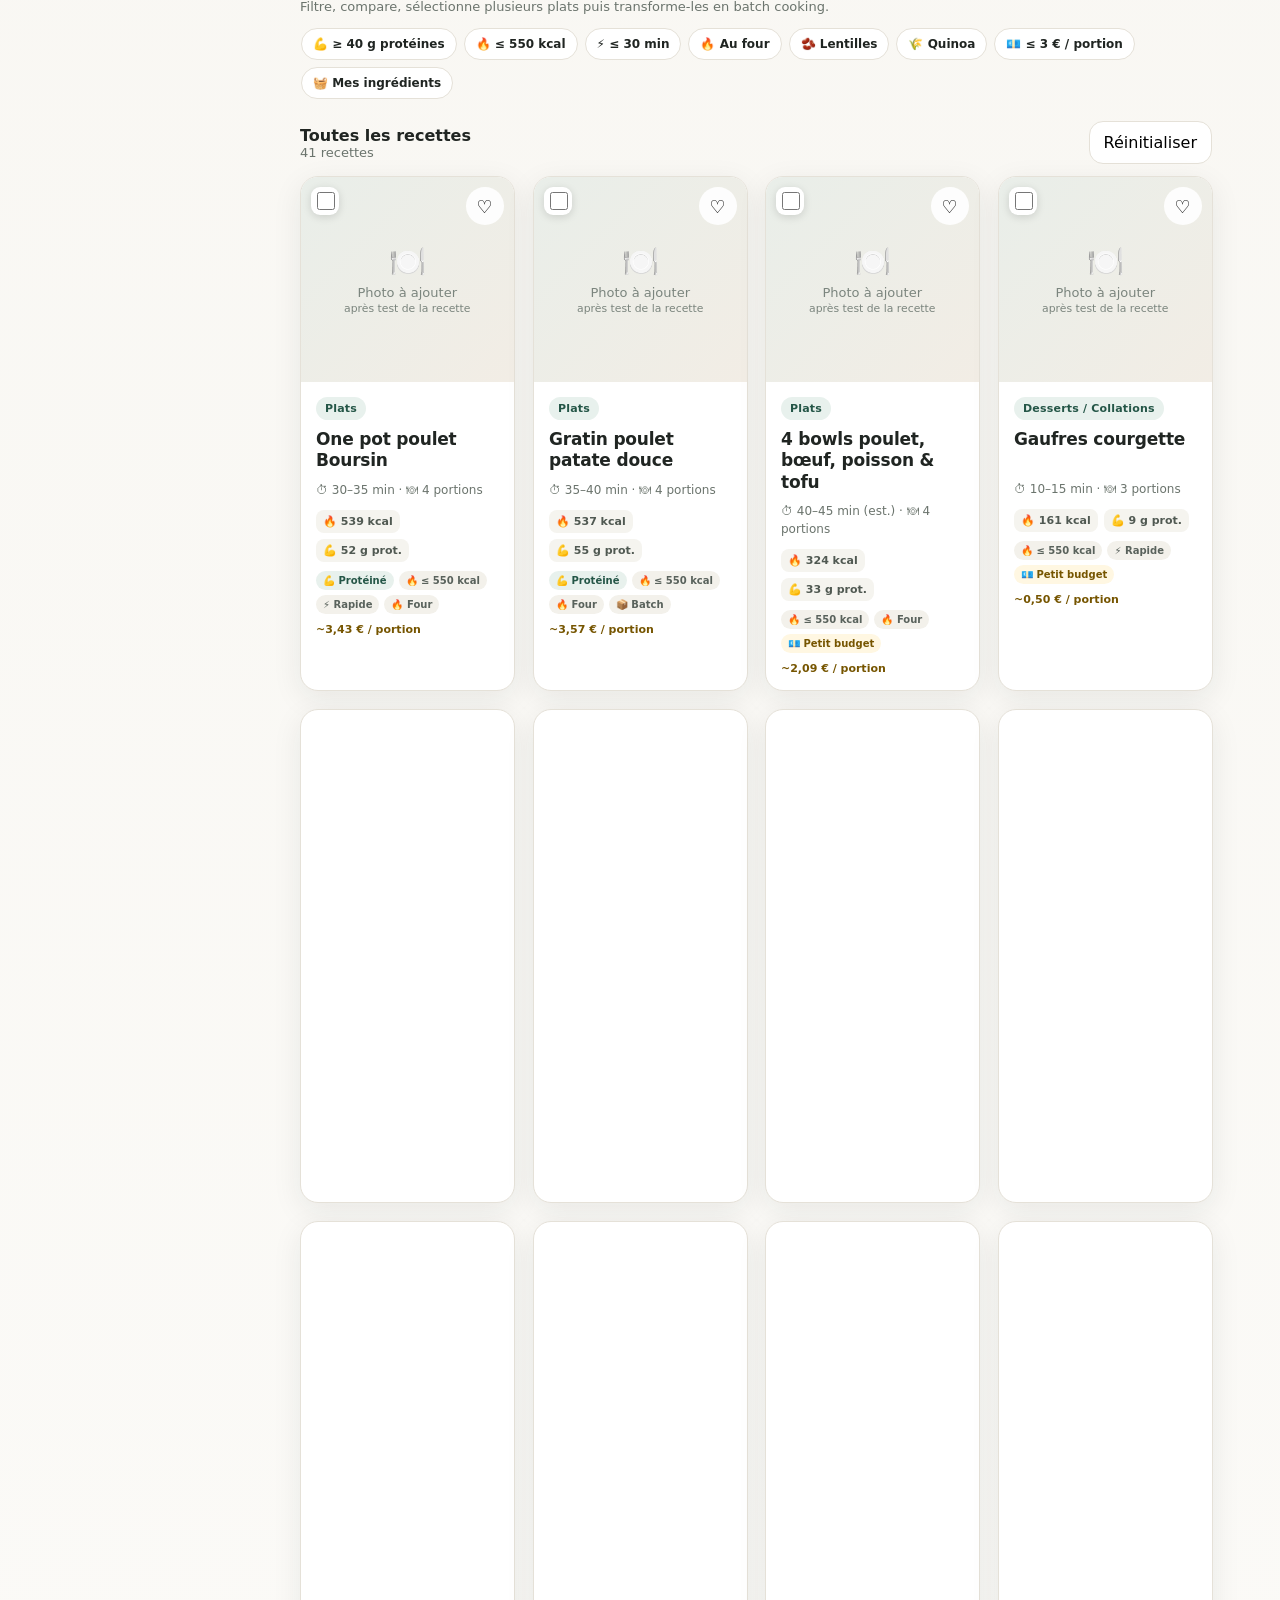
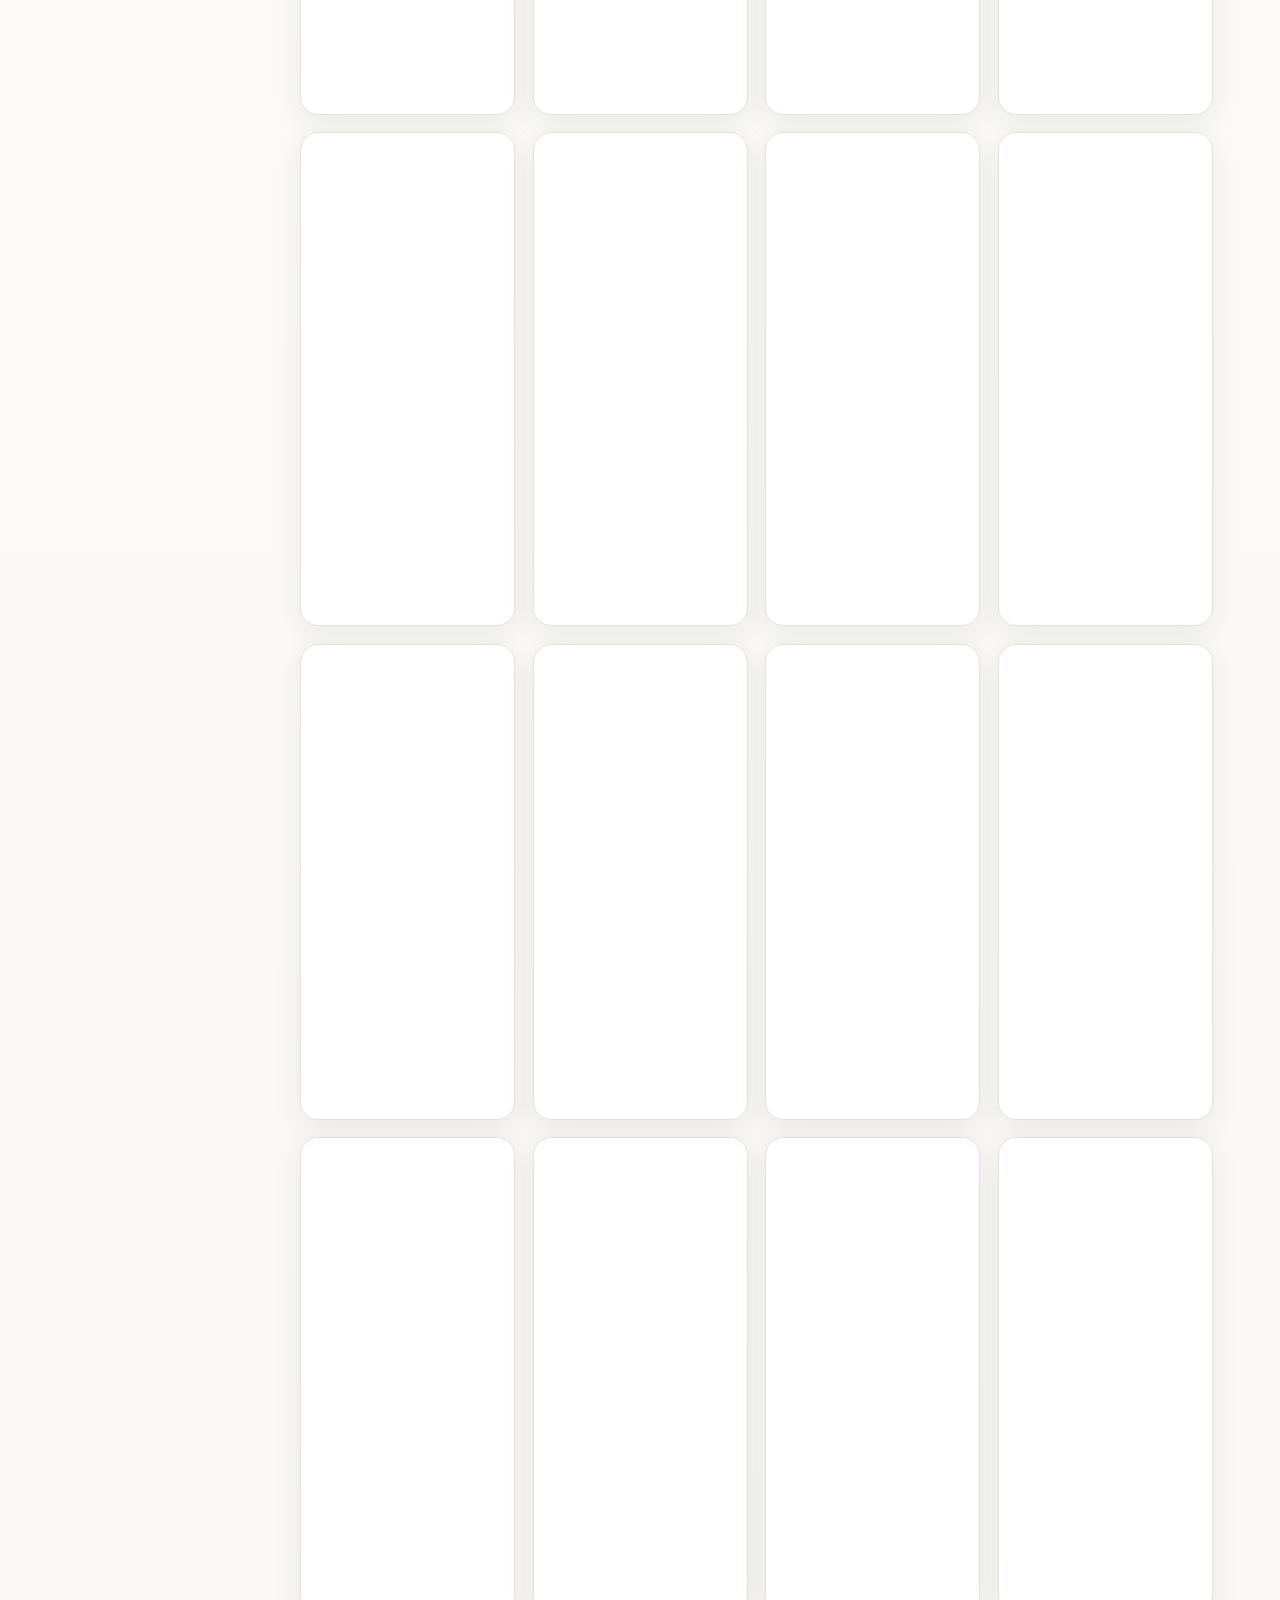
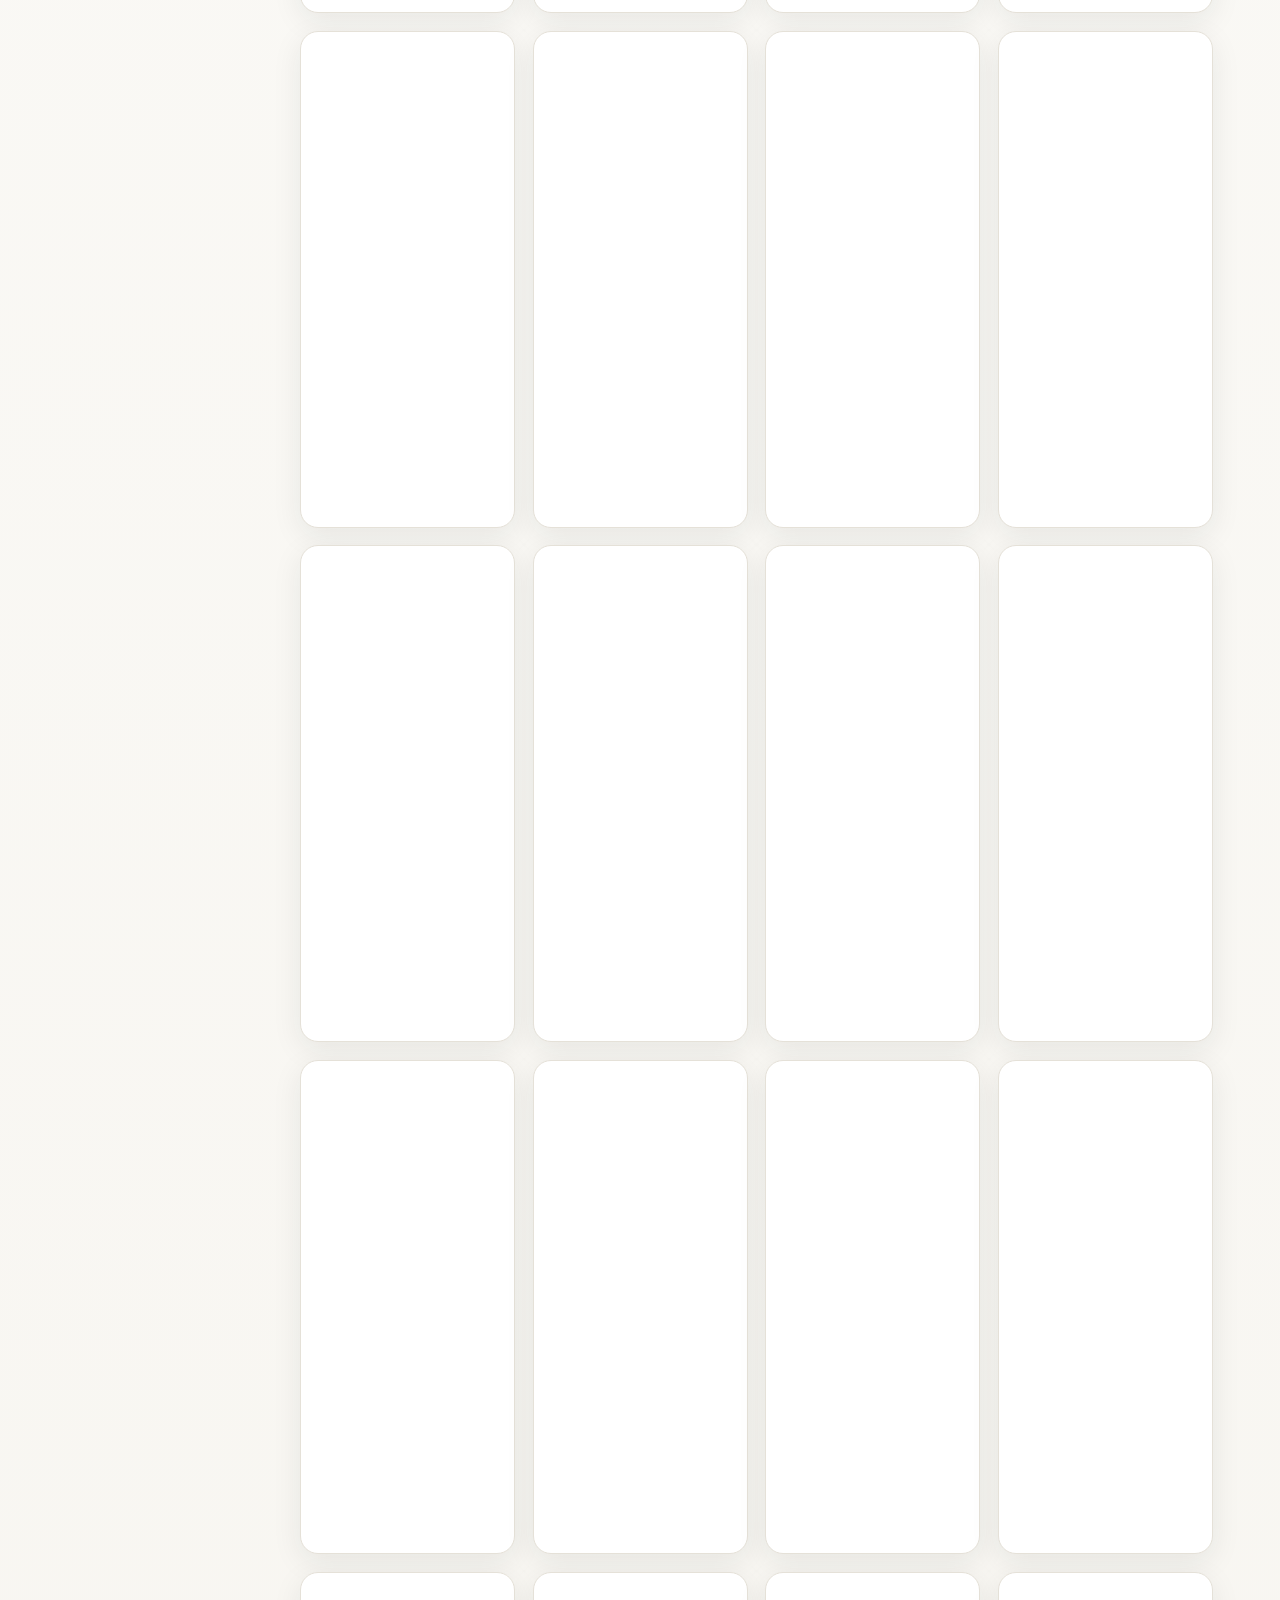
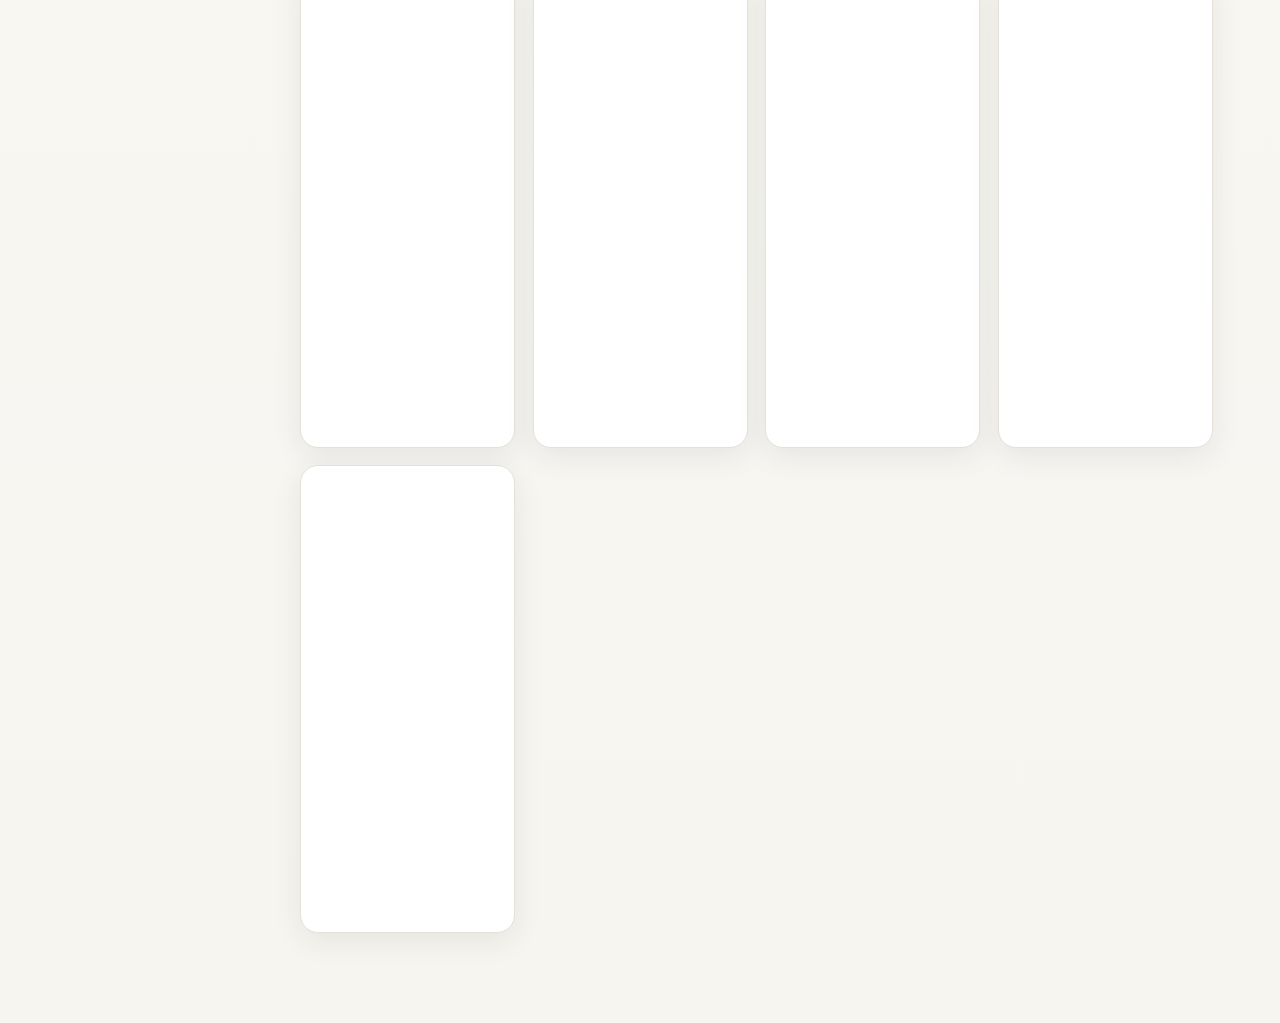
==== commit 782d8ad3: "Ajout muffins banane avoine amande chocolat (9 portions, nutrition, budget)" ====
--- a/index.html
+++ b/index.html
@@ -187,6 +187,7 @@
 
 <script>
 const recipes = [{"title":"One pot poulet Boursin","category":"Plats","servings":4,"time":"30–35 min","temp":"200 °C","ingredients":[["Blanc de poulet","600","g"],["Courgettes","600","g"],["Tomates cerises","500","g"],["Boursin ail et fines herbes","150","g"],["Pâtes crues","200","g"],["Parmesan","20","g"],["Huile d’olive","5","g"]],"seasoning":"Sel, poivre, ail, paprika","steps":"Mettre poulet, courgettes, tomates et Boursin dans un plat. Cuire environ 25 min à 200 °C. Pendant ce temps, cuire les pâtes. Mélanger le contenu du plat pour former la sauce, ajouter les pâtes et le parmesan, puis remettre 5–7 min au four pour gratiner.","note":"Données de cuisson reprises de la recette ; durée totale estimée."},{"title":"Gratin poulet patate douce","category":"Plats","servings":4,"time":"35–40 min","temp":"190 °C","ingredients":[["Patate douce cuite","600","g"],["Bœuf haché 5 %","500","g"],["Œufs","6","pièce"],["Épinards","200","g"],["Champignons","100","g"],["Poivron rouge","1","pièce"],["Skyr","400","g"],["Mozzarella râpée","50","g"]],"seasoning":"Sel, poivre, paprika","steps":"Proposition : faire revenir le bœuf avec les champignons, le poivron et les épinards. Mélanger les œufs et le skyr, puis incorporer la patate douce et le mélange de viande/légumes. Parsemer de mozzarella et cuire 35–40 min à 190 °C.","note":"Le pré-cuisson du bœuf et des légumes est une proposition pour sécuriser la cuisson et obtenir une meilleure texture."},{"title":"4 bowls poulet, bœuf, poisson & tofu","category":"Plats","servings":4,"time":"40–45 min (est.)","temp":"180 °C (est.)","ingredients":[["Courgette","600","g"],["Endive","280","g"],["Tomates pelées","400","g"],["Skyr","600","g"],["Ricotta","240","g"],["Concentré de tomate","4","c. à soupe"],["Eau","4","petites tasses"],["Mozzarella râpée","80","g"]],"seasoning":"Sel, poivre, ail en poudre, épices","steps":"Répartir la base dans 4 récipients en verre compatibles four. Ajouter : bowl 1 = 160 g poulet + 30 g quinoa ; bowl 2 = 150 g bœuf 5 % + 30 g lentilles corail ; bowl 3 = 200 g cabillaud + 30 g riz basmati ; bowl 4 = 200 g tofu ferme + 30 g boulgour. Couvrir de papier cuisson et cuire ensemble.","note":"Température et durée proposées car absentes de la source. Les récipients doivent être explicitement compatibles avec le four et éviter tout choc thermique.","variants":{"Poulet + quinoa":[["Poulet","160","g"],["Quinoa cru","30","g"]],"Bœuf + lentilles":[["Bœuf haché 5 %","150","g"],["Lentilles corail crues","30","g"]],"Cabillaud + riz":[["Cabillaud","200","g"],["Riz basmati cru","30","g"]],"Tofu + boulgour":[["Tofu ferme","200","g"],["Boulgour cru","30","g"]]}},{"title":"Gaufres courgette","category":"Desserts / Collations","servings":3,"time":"10–15 min","temp":"Gaufrier","ingredients":[["Courgette pelée","1","pièce"],["Œufs","2","pièce"],["Farine d’avoine","80","g"]],"seasoning":"Curry ou cumin, sel, poivre","steps":"Mixer tous les ingrédients. Cuire dans un gaufrier jusqu’à obtenir des gaufres dorées. Version salée : cottage cheese, saumon fumé, tomates, ciboulette. Version sucrée-salée : cottage cheese + 1 c. à soupe de beurre de cacahuète.","note":"3 gaufres ; environ 160 kcal et 9 g de protéines par gaufre selon la source."},{"title":"One pot pasta poulet tomate","category":"Plats","servings":4,"time":"35–45 min (est.)","temp":"200 °C (est.)","ingredients":[["Pâtes complètes crues","200","g"],["Blanc de poulet","500","g"],["Courgettes","500","g"],["Oignon rouge","1","pièce"],["Pulpe de tomate","400","g"],["Concentré de tomate","2","c. à café"],["Eau","300","ml"],["Feta","150","g"],["Mozzarella râpée","50","g"]],"seasoning":"Sel, ail en poudre, curry","steps":"Mettre tous les ingrédients dans un plat allant au four et mélanger. Proposition : couvrir pour les 25 premières minutes, puis découvrir et poursuivre 10–20 min. Vérifier que les pâtes sont tendres et le poulet bien cuit.","note":"Température, durée et couverture proposées car absentes de la source. La source annonce environ 47 g de protéines par portion."},{"title":"Crumble fruits protéiné","category":"Desserts / Collations","servings":3,"time":"20 min + 4 h de repos","temp":"160 puis 200 °C","ingredients":[["Pomme","1","pièce"],["Poire","1","pièce"],["Banane","1","pièce"],["Flocons d’avoine","90","g"],["Œufs","3","pièce"],["Beurre de cacahuète","50","g"],["Whey vanille","30","g"],["Miel","1","c. à café"]],"seasoning":"Cannelle","steps":"Répartir les fruits dans 3 ramequins avec cannelle et miel. Cuire 10 min à 160 °C. Émietter la croûte pour former des clusters, puis cuire 10 min à 200 °C. Laisser refroidir et réfrigérer au moins 4 h.","note":"Environ 23 g de protéines par portion selon la source."},{"title":"One pot pasta poulet épinards","category":"Plats","servings":4,"time":"35–45 min (est.)","temp":"200 °C (est.)","ingredients":[["Pâtes complètes","200","g"],["Blanc de poulet","500","g"],["Épinards","300","g"],["Tomates pelées","400","g"],["Coulis de tomate","200","g"],["Eau","300","ml"],["Cottage cheese","250","g"],["Cheddar","40","g"]],"seasoning":"Sel, poivre, curry","steps":"Mettre les pâtes, poulet, tomates, coulis et eau dans un plat. Proposition : cuire à 200 °C environ 35–45 min, mélanger à mi-cuisson, puis ajouter les épinards, le cottage cheese et le cheddar en fin de cuisson.","note":"Cuisson au four proposée car la température et la durée ne sont pas indiquées. La source annonce environ 470 kcal, 49 g protéines, 44 g glucides et 10 g lipides par portion."},{"title":"Gâteau chocolat courgette","category":"Desserts / Collations","servings":5,"time":"25–30 min","temp":"180 °C","ingredients":[["Courgette","1","pièce"],["Œufs","2","pièce"],["Beurre de cacahuète","30","g"],["Pépites de chocolat","20","g"]],"seasoning":"","steps":"Mixer la courgette, les œufs et le beurre de cacahuète. Ajouter les pépites. Verser dans un moule et cuire 25–30 min à 180 °C. Laisser refroidir.","note":"Environ 91 kcal, 4,7 g protéines, 4,8 g glucides et 6,3 g lipides par part selon la source."},{"title":"Pasta bowl poulet légumes","category":"Plats","servings":4,"time":"35–45 min (adaptation four, est.)","temp":"200 °C (adaptation, est.)","ingredients":[["Spaghetti complets","200","g"],["Blanc de poulet","400","g"],["Carottes","400","g"],["Champignons","200","g"],["Oignon","100","g"],["Épinards","300","g"],["Tomates pelées","400","g"],["Feta","200","g"],["Lait de coco léger","150","ml"],["Eau","200","ml"]],"seasoning":"Sel, poivre, paprika, curry","steps":"Mettre les ingrédients dans un grand plat, à l’exception des épinards et de la feta. Cuire 35–45 min à 200 °C en mélangeant à mi-cuisson. Ajouter les épinards en fin de cuisson, puis la feta. Mélanger pour obtenir une sauce crémeuse.","note":""},{"title":"Granola patate douce","category":"Desserts / Collations","servings":8,"time":"25 min","temp":"170 puis 200 °C","ingredients":[["Patate douce cuite","300","g"],["Flocons d’avoine","200","g"],["Beurre de cacahuète","50","g"],["Sirop d’érable","50","g"],["Whey vanille","60","g"]],"seasoning":"","steps":"Mélanger tous les ingrédients. Cuire 10 min à 170 °C. Former des clusters puis poursuivre 15 min à 200 °C. Laisser refroidir complètement.","note":"La source ne donne pas le nombre de portions. 8 portions est une proposition de base de calcul pour permettre la conversion des quantités."},{"title":"Muffins courgette banane","category":"Desserts / Collations","servings":9,"time":"18–22 min (est.)","temp":"180 °C (est.)","ingredients":[["Courgette","200","g"],["Banane","1","pièce"],["Œufs","2","pièce"],["Poudre d’amande","50","g"],["Whey vanille VITASTRONG","30","g"]],"seasoning":"Garniture au choix : myrtilles, framboises ou pépites de chocolat","steps":"Mélanger les ingrédients, répartir dans 9 moules à muffins et cuire environ 18–22 min à 180 °C. Vérifier la cuisson au centre.","note":"Temps et température proposés car absents de la source. La quantité de garniture n’est pas fournie ; elle reste libre."},{"title":"Brownie express protéiné","category":"Desserts / Collations","servings":1,"time":"2 min","temp":"Micro-ondes","ingredients":[["Œuf","1","pièce"],["Yaourt grec","100","g"],["Cacao non sucré","10","g"],["Whey vanille","30","g"],["Miel ou sirop d’érable","1","c. à café"]],"seasoning":"","steps":"Mélanger tous les ingrédients dans un bol. Cuire 2 min au micro-ondes. Adapter de quelques secondes selon la puissance de l’appareil.","note":"Environ 290 kcal et 42 g de protéines selon la source."},{"title":"Mini quiches bœuf ou poulet","category":"Plats","servings":4,"time":"30 min","temp":"200 °C","ingredients":[["Œufs","2","pièce"],["Skyr 0 %","250","g"],["Mozzarella râpée","20","g"]],"seasoning":"Sel, poivre, paprika pour bœuf ; curry, sel, poivre pour poulet","steps":"Base commune pour 4 portions. Version bœuf : 150 g de bœuf haché 5 % + 150 g d’épinards. Version poulet : 150 g de poulet + 200 g de courgette. Proposition : répartir la base dans les moules, ajouter la garniture choisie, mélanger, parsemer de mozzarella et cuire 30 min à 200 °C.","note":"La recette donne 2 portions bœuf/épinards et 2 portions poulet/courgette. Le choix de garniture est disponible dans le sélecteur.","variants":{"Bœuf + épinards":[["Bœuf haché 5 %","150","g"],["Épinards","150","g"]],"Poulet + courgette":[["Blanc de poulet","150","g"],["Courgette","200","g"]]}},{"title":"Batch cooking poulet & légumes","category":"Plats","servings":4,"time":"30–35 min (proposition)","temp":"200 °C (proposition)","ingredients":[["Blanc de poulet","500","g"],["Pommes de terre","500","g"],["Concombre","1","pièce"],["Carottes","3","pièce"],["Tomates","3","pièce"],["Oignon rouge","1","pièce"],["Avocat","1","pièce"],["Sucrine","1","pièce"],["Abricots","2","pièce"],["Skyr","250","g"],["Moutarde","1","c. à soupe"],["Citron","1/2","pièce"],["Miel","1","c. à café"],["Sauce soja","1","c. à soupe"]],"seasoning":"Curry, cumin, sel, poivre, un peu d’huile d’olive","steps":"Proposition : cuire le poulet assaisonné 20–25 min à 200 °C. Cuire les pommes de terre en quartiers environ 30–35 min à 200 °C. Préparer séparément les crudités et la sauce skyr/moutarde/citron/miel/soja. Conserver les éléments séparés et composer les assiettes au moment du repas.","note":"Les quantités de légumes, sauce, température et temps n’étaient pas précisés : les valeurs affichées sont des propositions pour 4 repas."},{"title":"One pot poulet moutarde","category":"Plats","servings":4,"time":"40–45 min","temp":"200 °C","kcal":475,"protein":43,"ingredients":[["Blanc de poulet","600","g"],["Pommes de terre","900","g"],["Champignons","400","g"],["Crème légère 12 %","200","g"],["Moutarde de Dijon","40","g"],["Oignon","150","g"],["Huile d’olive","10","g"]],"seasoning":"Sel, poivre, ail, thym","steps":"Couper les pommes de terre en petits quartiers et les déposer dans un grand plat. Ajouter oignon et champignons. Mélanger la crème, la moutarde et les épices, puis enrober le poulet de cette sauce. Ajouter le poulet au plat, arroser avec l’huile et cuire 40–45 min à 200 °C. Mélanger à mi-cuisson. Si la sauce épaissit trop, ajouter 2–3 c. à soupe d’eau.","note":"Environ 475 kcal et 43 g de protéines par portion. Plat volontairement très saucé pour éviter l’effet poulet sec."},{"title":"One pot pasta poulet mozzarella","category":"Plats","servings":4,"time":"35–40 min","temp":"200 °C","kcal":539,"protein":50,"ingredients":[["Blanc de poulet","600","g"],["Pâtes crues","220","g"],["Tomates concassées","500","g"],["Mozzarella râpée","100","g"],["Oignon","120","g"],["Fromage frais léger","120","g"],["Eau","300","ml"],["Huile d’olive","10","g"]],"seasoning":"Sel, poivre, ail, basilic, paprika","steps":"Mettre les pâtes crues, les tomates, l’oignon émincé et l’eau dans un grand plat. Ajouter le poulet en morceaux assaisonné. Mélanger et couvrir. Cuire 25 min à 200 °C. Mélanger, ajouter le fromage frais et la mozzarella, puis poursuivre 10–15 min découvert. Vérifier que les pâtes sont tendres et le poulet bien cuit.","note":"Environ 539 kcal et 50 g de protéines par portion. La sauce tomate + fromage frais garde les pâtes moelleuses."},{"title":"Gratin œufs patate douce","category":"Plats","servings":4,"time":"40–45 min","temp":"190 °C","kcal":460,"protein":22,"ingredients":[["Patate douce","700","g"],["Pommes de terre","300","g"],["Œufs","8","pièce"],["Épinards","400","g"],["Feta","150","g"],["Skyr","300","g"],["Poivron rouge","200","g"],["Huile d’olive","20","g"]],"seasoning":"Sel, poivre, paprika, ail","steps":"Couper les patates douces et pommes de terre en petits dés. Les mélanger avec l’huile et cuire 20 min à 190 °C. Ajouter les épinards et le poivron. Battre les œufs avec le skyr, assaisonner puis verser dans le plat. Émietter la feta dessus et poursuivre 20–25 min jusqu’à ce que le centre soit pris.","note":"Environ 460 kcal et 22 g de protéines par portion. La base œufs + skyr donne une texture de flan gratiné, sans être sèche."},{"title":"One pot poulet curry coco","category":"Plats","servings":4,"time":"40–45 min","temp":"190 °C","kcal":515,"protein":43,"ingredients":[["Blanc de poulet","600","g"],["Riz basmati cru","220","g"],["Lait de coco léger","300","ml"],["Tomates concassées","400","g"],["Poivron","200","g"],["Oignon","150","g"],["Petits pois","150","g"],["Eau","250","ml"],["Huile d’olive","10","g"]],"seasoning":"Curry, paprika, ail, sel, poivre","steps":"Dans un grand plat, mélanger le riz cru, tomates, lait de coco, eau, oignon et poivron. Ajouter le poulet en morceaux et les petits pois. Couvrir hermétiquement avec un couvercle ou du papier aluminium et cuire 30 min à 190 °C. Mélanger, vérifier la cuisson du riz et poursuivre 10–15 min si nécessaire. Laisser reposer 5 min avant de servir.","note":"Environ 515 kcal et 43 g de protéines par portion. Le lait de coco et la tomate forment une sauce qui évite un riz sec."},{"title":"One pot poulet fajitas","category":"Plats","servings":4,"time":"40–45 min","temp":"200 °C","kcal":538,"protein":49,"ingredients":[["Blanc de poulet","600","g"],["Riz basmati cru","220","g"],["Poivrons","400","g"],["Tomates concassées","400","g"],["Oignon rouge","150","g"],["Cheddar râpé","60","g"],["Skyr","150","g"],["Eau","300","ml"],["Huile d’olive","10","g"]],"seasoning":"Paprika fumé, cumin, ail, piment doux, sel","steps":"Mélanger le riz cru, les tomates et l’eau dans le plat. Ajouter les poivrons et l’oignon émincés puis le poulet en dés fortement assaisonné. Couvrir et cuire 30 min à 200 °C. Mélanger, ajouter le cheddar et poursuivre 8–10 min découvert. Servir avec une cuillerée de skyr assaisonné au citron.","note":"Environ 538 kcal et 49 g de protéines par portion. Le skyr apporte une touche fraîche et crémeuse sans alourdir le plat."},{"title":"One pot gnocchi poulet pesto","category":"Plats","servings":4,"time":"30–35 min","temp":"200 °C","kcal":537,"protein":46,"ingredients":[["Blanc de poulet","600","g"],["Gnocchi","450","g"],["Courgettes","500","g"],["Tomates cerises","300","g"],["Fromage frais léger","150","g"],["Pesto","50","g"],["Parmesan","20","g"],["Eau","100","ml"]],"seasoning":"Sel, poivre, ail, basilic","steps":"Mettre les gnocchi, les courgettes en demi-rondelles, les tomates et le poulet en morceaux dans un plat. Mélanger le fromage frais, le pesto et l’eau puis répartir dessus. Cuire 25 min à 200 °C. Mélanger, parsemer de parmesan et gratiner encore 5–10 min.","note":"Environ 537 kcal et 46 g de protéines par portion. Les gnocchi cuisent directement dans la sauce crémeuse."},{"title":"Gratin poulet parmesan","category":"Plats","servings":4,"time":"40–45 min","temp":"200 °C","kcal":542,"protein":51,"ingredients":[["Blanc de poulet","600","g"],["Aubergine","500","g"],["Tomates concassées","500","g"],["Mozzarella","100","g"],["Panko ou chapelure","50","g"],["Pâtes crues","180","g"],["Parmesan","20","g"],["Eau","250","ml"],["Huile d’olive","10","g"]],"seasoning":"Sel, poivre, ail, origan","steps":"Mettre les pâtes, tomates et eau au fond du plat. Ajouter l’aubergine en dés et le poulet assaisonné. Cuire couvert 30 min à 200 °C. Mélanger puis répartir mozzarella, parmesan et chapelure sur le dessus. Ajouter un filet d’huile et gratiner 10–15 min découvert.","note":"Environ 542 kcal et 51 g de protéines par portion. Le gratin croustillant apporte le côté gourmand sans nécessiter de friture."},{"title":"One pot shakshuka pois chiches","category":"Plats","servings":4,"time":"40–45 min","temp":"200 °C","kcal":470,"protein":19,"ingredients":[["Œufs","8","pièce"],["Pois chiches cuits égouttés","400","g"],["Pommes de terre","500","g"],["Tomates concassées","700","g"],["Poivron","300","g"],["Oignon","150","g"],["Feta","80","g"],["Huile d’olive","10","g"]],"seasoning":"Cumin, paprika fumé, ail, piment doux, sel, poivre","steps":"Couper les pommes de terre en petits dés et les cuire 20 min à 200 °C avec l’huile. Ajouter oignon, poivron, tomates et pois chiches, assaisonner et poursuivre 12–15 min. Former 8 petits creux, casser les œufs dedans, parsemer de feta et remettre 7–10 min, jusqu’à ce que les blancs soient pris et les jaunes encore légèrement coulants.","note":"Environ 470 kcal et 19 g de protéines par portion. Un plat végétarien consistant, très parfumé et naturellement en sauce."},{"title":"One pot poulet tikka","category":"Plats","servings":4,"time":"40–45 min","temp":"190 °C","kcal":522,"protein":50,"ingredients":[["Blanc de poulet","600","g"],["Riz basmati cru","220","g"],["Tomates concassées","500","g"],["Skyr","250","g"],["Lait de coco léger","150","ml"],["Oignon","150","g"],["Petits pois","150","g"],["Eau","250","ml"],["Huile d’olive","10","g"]],"seasoning":"Curry, garam masala, paprika, ail, gingembre, sel","steps":"Mélanger riz, tomates, eau, lait de coco, oignon et épices dans un plat. Ajouter le poulet en morceaux et les petits pois. Couvrir et cuire 30 min à 190 °C. Mélanger puis poursuivre 10 min si nécessaire. Incorporer le skyr hors du four ou juste après cuisson pour obtenir une sauce très crémeuse.","note":"Environ 522 kcal et 50 g de protéines par portion. Ajouter le skyr à la fin évite qu’il ne tranche et donne une sauce façon tikka masala légère."},{"title":"Gratin poulet courgette chèvre","category":"Plats","servings":4,"time":"40–45 min","temp":"190 °C","kcal":455,"protein":48,"ingredients":[["Blanc de poulet","500","g"],["Œufs","6","pièce"],["Skyr","400","g"],["Courgettes","500","g"],["Fromage de chèvre","90","g"],["Pommes de terre","700","g"],["Oignon","120","g"],["Huile d’olive","10","g"]],"seasoning":"Sel, poivre, herbes de Provence, ail","steps":"Couper les pommes de terre en petits dés et les courgettes en demi-rondelles. Mélanger avec l’oignon et l’huile puis précuire 20 min à 190 °C. Ajouter le poulet en petits dés. Battre œufs et skyr avec les herbes, verser dans le plat et répartir le chèvre émietté. Cuire encore 20–25 min jusqu’à ce que la quiche soit bien prise.","note":"Environ 455 kcal et 48 g de protéines par portion. La base skyr + œufs reste moelleuse et remplace avantageusement une pâte."},{"title":"One pot poulet lentilles corail curry","category":"Plats","servings":4,"time":"40–45 min","temp":"190 °C","kcal":505,"protein":48,"ingredients":[["Blanc de poulet","600","g"],["Lentilles corail crues","180","g"],["Tomates concassées","400","g"],["Lait de coco léger","250","ml"],["Courgette","400","g"],["Oignon","150","g"],["Eau","250","ml"],["Huile d’olive","10","g"]],"seasoning":"Curry, paprika, ail, gingembre, sel, poivre","steps":"Mettre les lentilles corail, tomates, lait de coco, eau, oignon et courgette en dés dans un grand plat. Ajouter le poulet en morceaux et les épices. Mélanger, couvrir hermétiquement et cuire 30 min à 190 °C. Mélanger puis poursuivre 8–12 min découvert, jusqu’à ce que les lentilles soient fondantes et le poulet bien cuit. Laisser reposer 5 min.","note":"Environ 505 kcal et 48 g de protéines par portion. Les lentilles épaississent naturellement la sauce et gardent le plat moelleux."},{"title":"One pot quinoa poulet tomate mozzarella","category":"Plats","servings":4,"time":"40–45 min","temp":"190 °C","kcal":510,"protein":49,"ingredients":[["Blanc de poulet","600","g"],["Quinoa cru","200","g"],["Tomates concassées","500","g"],["Courgettes","400","g"],["Mozzarella râpée","100","g"],["Oignon","120","g"],["Eau","350","ml"],["Huile d’olive","10","g"]],"seasoning":"Ail, paprika, basilic, sel, poivre","steps":"Rincer le quinoa puis le mettre dans un grand plat avec les tomates, l’eau, l’oignon et les courgettes. Ajouter le poulet en morceaux et assaisonner. Couvrir et cuire 30 min à 190 °C. Mélanger, vérifier que le quinoa est tendre, puis ajouter la mozzarella. Cuire encore 8–10 min découvert pour gratiner.","note":"Environ 510 kcal et 49 g de protéines par portion. La tomate et le fromage évitent un quinoa sec."},{"title":"Gratin lentilles corail poulet feta","category":"Plats","servings":4,"time":"40–45 min","temp":"190 °C","kcal":485,"protein":48,"ingredients":[["Blanc de poulet","600","g"],["Lentilles corail crues","180","g"],["Tomates concassées","500","g"],["Épinards","300","g"],["Skyr","250","g"],["Feta","80","g"],["Oignon","150","g"],["Eau","300","ml"],["Huile d’olive","10","g"]],"seasoning":"Cumin, paprika, ail, origan, sel, poivre","steps":"Mettre les lentilles, tomates, eau, oignon et épinards dans un plat. Ajouter le poulet en petits morceaux et les épices. Couvrir et cuire 30 min à 190 °C. Mélanger, incorporer le skyr, puis émietter la feta dessus. Poursuivre 8–10 min découvert.","note":"Environ 485 kcal et 48 g de protéines par portion. Le skyr apporte une texture crémeuse sans rendre le plat lourd."},{"title":"One pot quinoa poulet courgette chèvre","category":"Plats","servings":4,"time":"40–45 min","temp":"190 °C","kcal":500,"protein":49,"ingredients":[["Blanc de poulet","600","g"],["Quinoa cru","190","g"],["Courgettes","600","g"],["Tomates cerises","300","g"],["Fromage de chèvre","80","g"],["Fromage frais léger","100","g"],["Oignon","120","g"],["Eau","350","ml"],["Huile d’olive","10","g"]],"seasoning":"Herbes de Provence, ail, poivre, sel","steps":"Mettre le quinoa rincé, les courgettes, tomates, oignon et eau dans un grand plat. Ajouter le poulet en dés et assaisonner. Couvrir et cuire 30 min à 190 °C. Mélanger avec le fromage frais, répartir le chèvre et poursuivre 8–10 min découvert.","note":"Environ 500 kcal et 49 g de protéines par portion. Le duo fromage frais + chèvre apporte le côté gourmand sans avoir besoin de beaucoup de matière grasse."},{"title":"One pot dahl lentilles corail poulet","category":"Plats","servings":4,"time":"40 min","temp":"190 °C","kcal":495,"protein":47,"ingredients":[["Blanc de poulet","600","g"],["Lentilles corail crues","180","g"],["Tomates concassées","400","g"],["Lait de coco léger","250","ml"],["Épinards","250","g"],["Oignon","150","g"],["Eau","250","ml"],["Huile d’olive","10","g"]],"seasoning":"Curry, curcuma, cumin, gingembre, ail, sel","steps":"Mettre tous les ingrédients sauf les épinards dans un grand plat et mélanger. Couvrir hermétiquement et cuire 30 min à 190 °C. Mélanger, ajouter les épinards et poursuivre 8–10 min découvert. Laisser reposer quelques minutes pour que les lentilles finissent d’épaissir la sauce.","note":"Environ 495 kcal et 47 g de protéines par portion. Version très saucée, pratique si tu veux éviter les plats secs."},{"title":"One pot quinoa mexicain poulet cheddar","category":"Plats","servings":4,"time":"40–45 min","temp":"200 °C","kcal":525,"protein":50,"ingredients":[["Blanc de poulet","600","g"],["Quinoa cru","190","g"],["Haricots rouges cuits égouttés","240","g"],["Maïs","150","g"],["Tomates concassées","500","g"],["Poivrons","300","g"],["Cheddar râpé","60","g"],["Eau","250","ml"],["Huile d’olive","10","g"]],"seasoning":"Paprika fumé, cumin, ail, piment doux, sel, poivre","steps":"Mettre le quinoa rincé, tomates et eau dans un grand plat. Ajouter poivrons, haricots, maïs et poulet en dés. Assaisonner, couvrir et cuire 30 min à 200 °C. Mélanger, ajouter le cheddar et poursuivre 8–10 min découvert.","note":"Environ 525 kcal et 50 g de protéines par portion. Un plat façon burrito bowl, mais tout cuit ensemble au four."},{"title":"One pot lentilles corail œufs feta","category":"Plats","servings":4,"time":"40–45 min","temp":"200 °C","kcal":470,"protein":25,"ingredients":[["Lentilles corail crues","180","g"],["Œufs","8","pièce"],["Tomates concassées","600","g"],["Poivron rouge","300","g"],["Courgette","400","g"],["Feta","100","g"],["Oignon","150","g"],["Eau","300","ml"],["Huile d’olive","10","g"]],"seasoning":"Cumin, paprika fumé, ail, piment doux, sel, poivre","steps":"Mettre les lentilles, tomates, eau, poivron, courgette et oignon dans un plat. Cuire couvert 25–30 min à 200 °C. Mélanger puis former 8 creux et casser les œufs dedans. Parsemer de feta et remettre 8–10 min, jusqu’à ce que les blancs soient pris. Laisser reposer 5 min.","note":"Environ 470 kcal et 25 g de protéines par portion. Option végétarienne complète et bien en sauce."},{"title":"One pot quinoa pesto poulet mozzarella","category":"Plats","servings":4,"time":"35–40 min","temp":"200 °C","kcal":535,"protein":50,"ingredients":[["Blanc de poulet","600","g"],["Quinoa cru","180","g"],["Courgettes","500","g"],["Tomates cerises","350","g"],["Pesto","50","g"],["Mozzarella","100","g"],["Fromage frais léger","100","g"],["Eau","350","ml"],["Huile d’olive","5","g"]],"seasoning":"Ail, basilic, poivre, sel","steps":"Mettre le quinoa rincé, courgettes, tomates et eau dans le plat. Ajouter le poulet en morceaux et assaisonner. Mélanger le pesto avec le fromage frais puis répartir sur le plat. Couvrir et cuire 25–30 min à 200 °C. Mélanger, ajouter la mozzarella et gratiner 8–10 min découvert.","note":"Environ 535 kcal et 50 g de protéines par portion. Le pesto et la mozzarella donnent une vraie sensation de plat gourmand."}];
+recipes.push({"title":"Muffins banane, avoine, amande & chocolat","category":"Desserts / Collations","servings":9,"time":"30–35 min","temp":"180 °C","kcal":102,"protein":4.6,"carbs":10.1,"fat":4.8,"cost":0.27,"ingredients":[["Banane mûre","190","g"],["Flocons d’avoine","50","g"],["Poudre d’amande","40","g"],["Œufs","2","pièce"],["Skyr nature","100","g"],["Pépites de chocolat noir","20","g"],["Levure chimique","5","g"]],"seasoning":"Vanille et pincée de sel (facultatif)","steps":"Préchauffer le four à 180 °C en chaleur tournante. Écraser les 190 g de banane. Incorporer les œufs puis le skyr. Ajouter les flocons d’avoine mixés, la poudre d’amande et la levure. Mélanger, puis incorporer les pépites de chocolat. Répartir dans 9 moules à muffins. Cuire 20 à 25 minutes, jusqu’à ce que le centre soit pris. Laisser tiédir avant de démouler.","note":"Recette réellement réalisée : 11 petits muffins avec ces quantités ; valeur nutritionnelle et coût recalculés pour 9 muffins plus gros. Total estimé : 920 kcal, 41 g de protéines, 91 g de glucides et 43 g de lipides. Prix estimé des ingrédients : 2,45 € le lot, soit 0,27 € par muffin. Estimations variables selon les marques, sans vanille ni énergie de cuisson. Réfrigérer 3 à 4 jours ou congeler."});
 recipes.push(
  {"title":"Cheesecake skyr fruits rouges","category":"Desserts / Collations","servings":4,"time":"30–35 min + refroidissement","temp":"170 °C","kcal":185,"protein":18,"ingredients":[["Skyr","400","g"],["Œufs","2","pièce"],["Compote de pommes sans sucre ajouté","120","g"],["Maïzena","20","g"],["Fruits rouges surgelés","200","g"],["Biscuits avoine","40","g"]],"seasoning":"Vanille, zeste de citron, édulcorant ou un peu de miel si besoin","steps":"Écraser les biscuits au fond d'un petit moule. Mélanger skyr, œufs, compote, maïzena et vanille. Verser sur la base, répartir les fruits rouges et cuire 30–35 min à 170 °C. Laisser refroidir puis placer au réfrigérateur quelques heures.","note":"Environ 185 kcal et 18 g de protéines par portion. Texture façon cheesecake, mais beaucoup plus légère."},
  {"title":"Baked oats banane chocolat","category":"Desserts / Collations","servings":4,"time":"25–30 min","temp":"180 °C","kcal":230,"protein":13,"ingredients":[["Banane mûre","2","pièce"],["Flocons d’avoine","120","g"],["Œufs","2","pièce"],["Skyr","150","g"],["Cacao non sucré","15","g"],["Pépites de chocolat noir","30","g"],["Lait demi-écrémé","100","ml"]],"seasoning":"Vanille, cannelle, levure chimique","steps":"Écraser les bananes puis mélanger avec les œufs, le skyr et le lait. Ajouter avoine, cacao, levure et la moitié des pépites. Verser dans un petit plat, ajouter le reste des pépites et cuire 25–30 min à 180 °C.","note":"Environ 230 kcal et 13 g de protéines par portion. Se conserve plusieurs jours au réfrigérateur et se réchauffe très bien."},
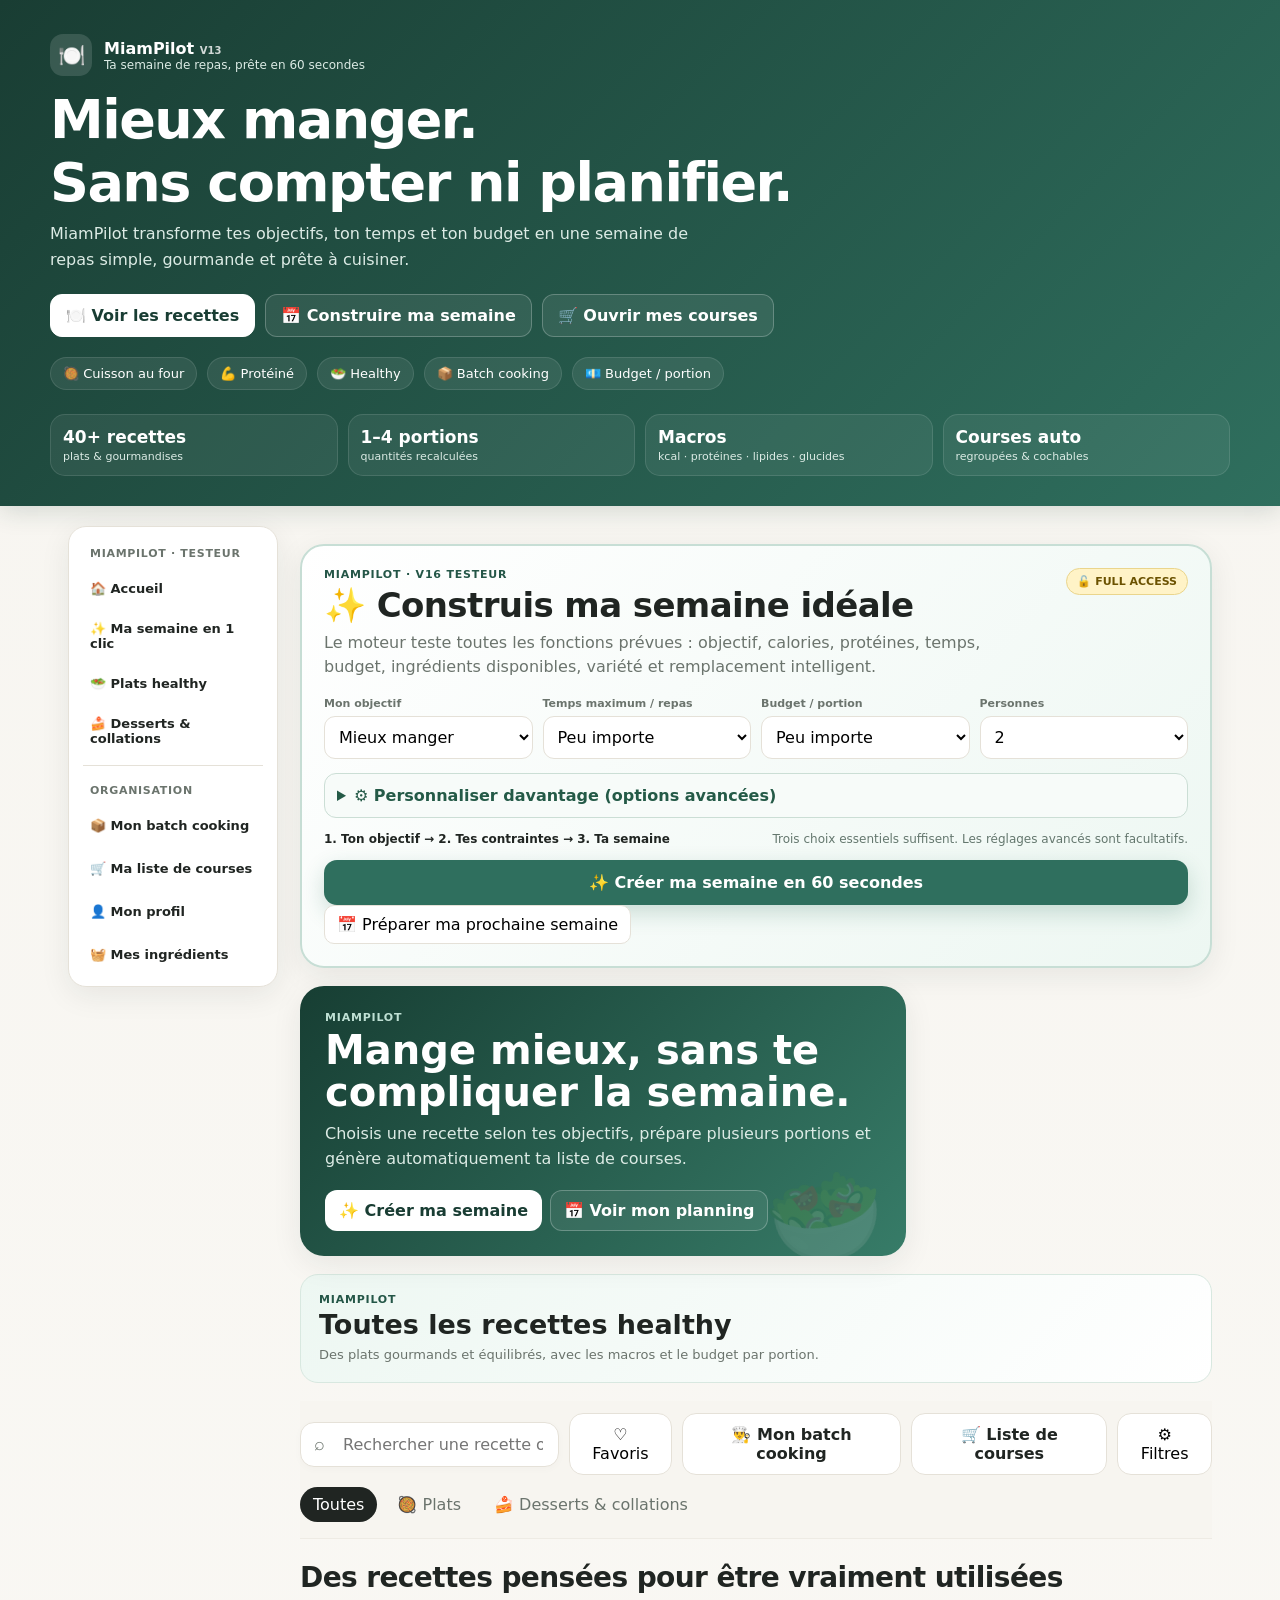
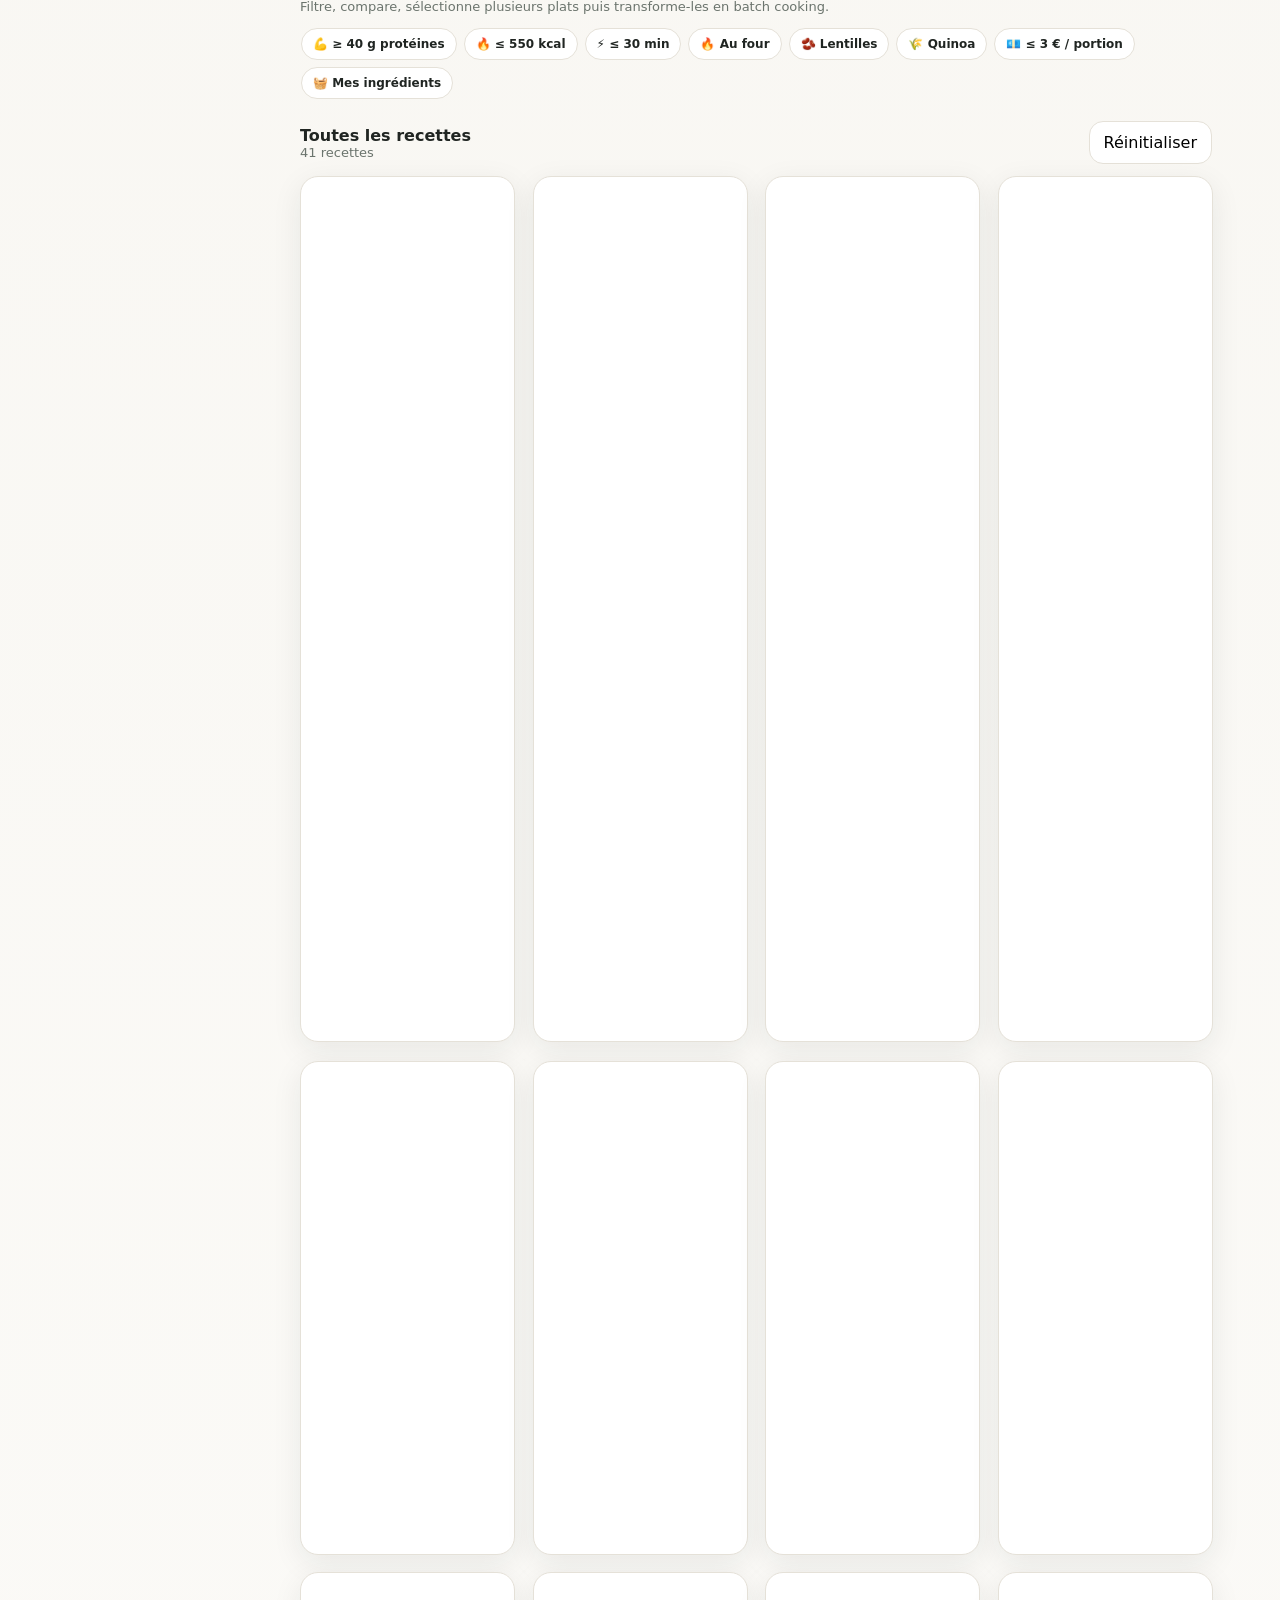
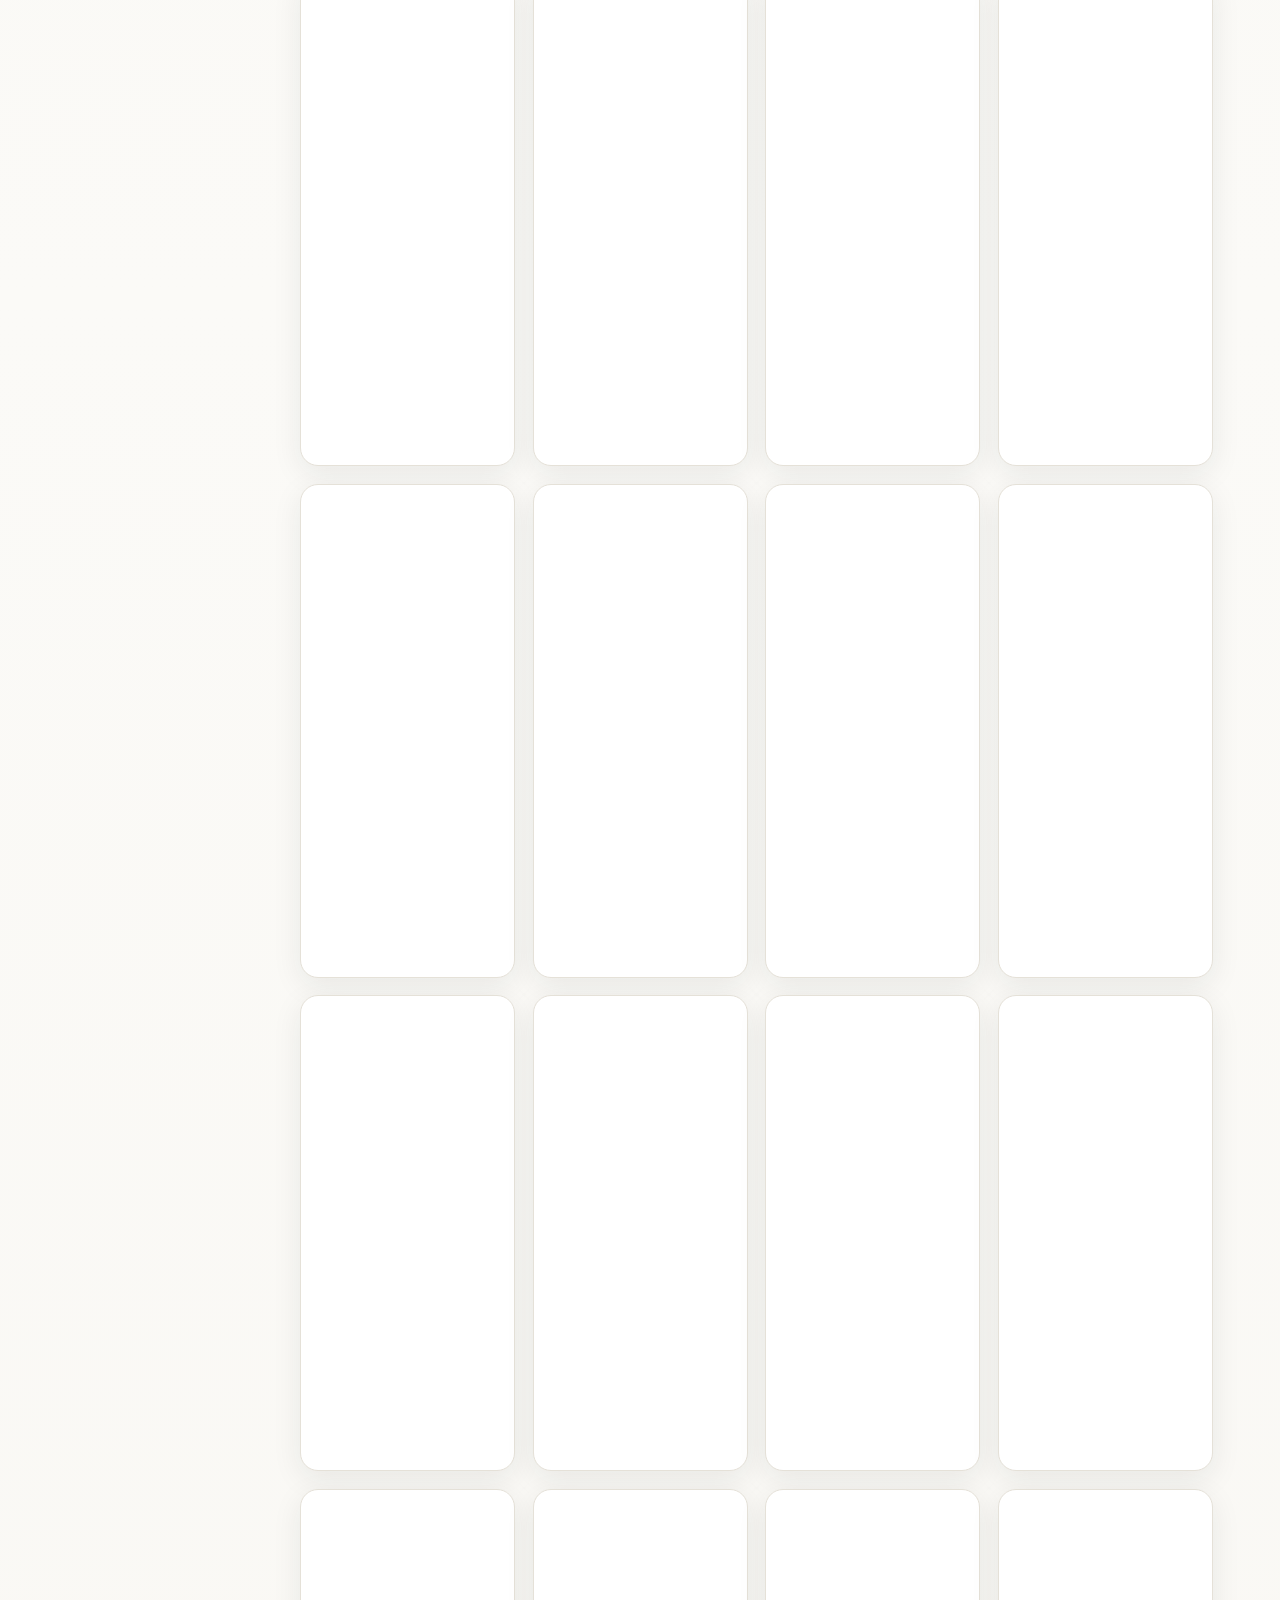
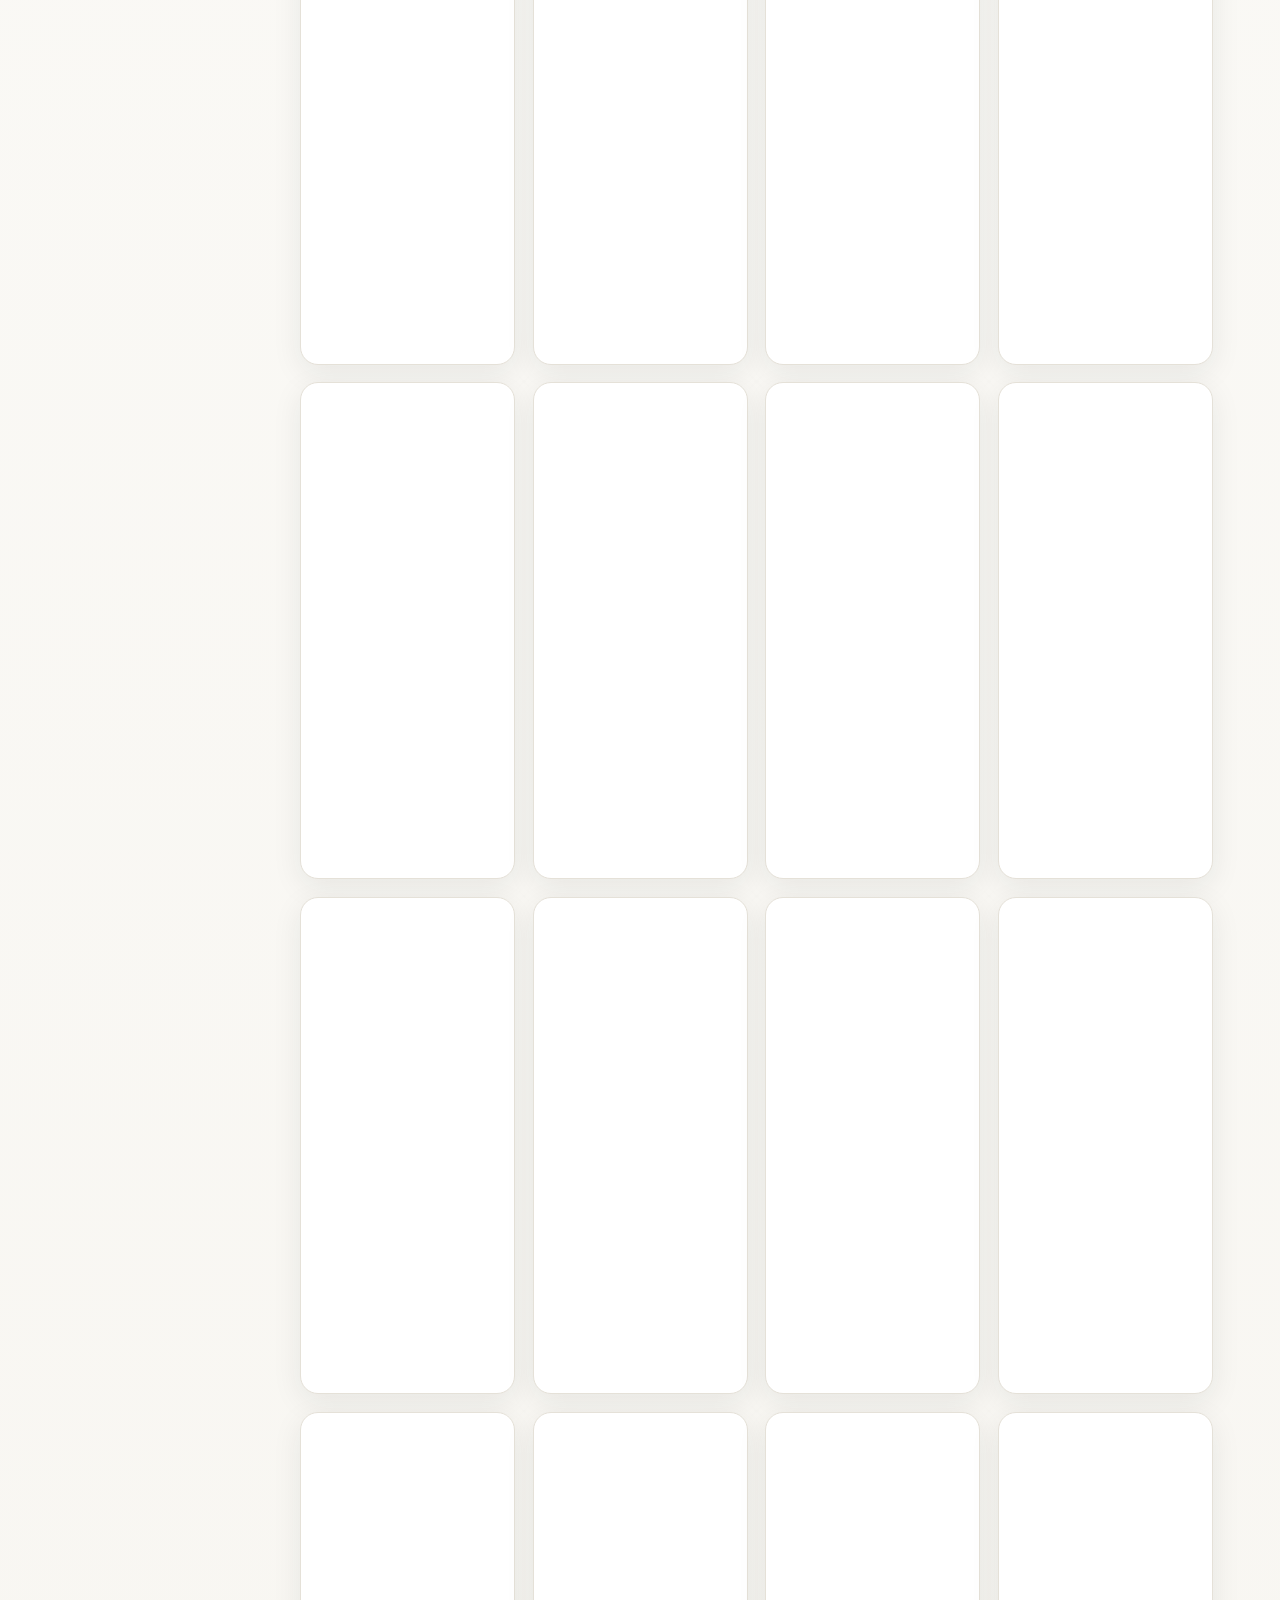
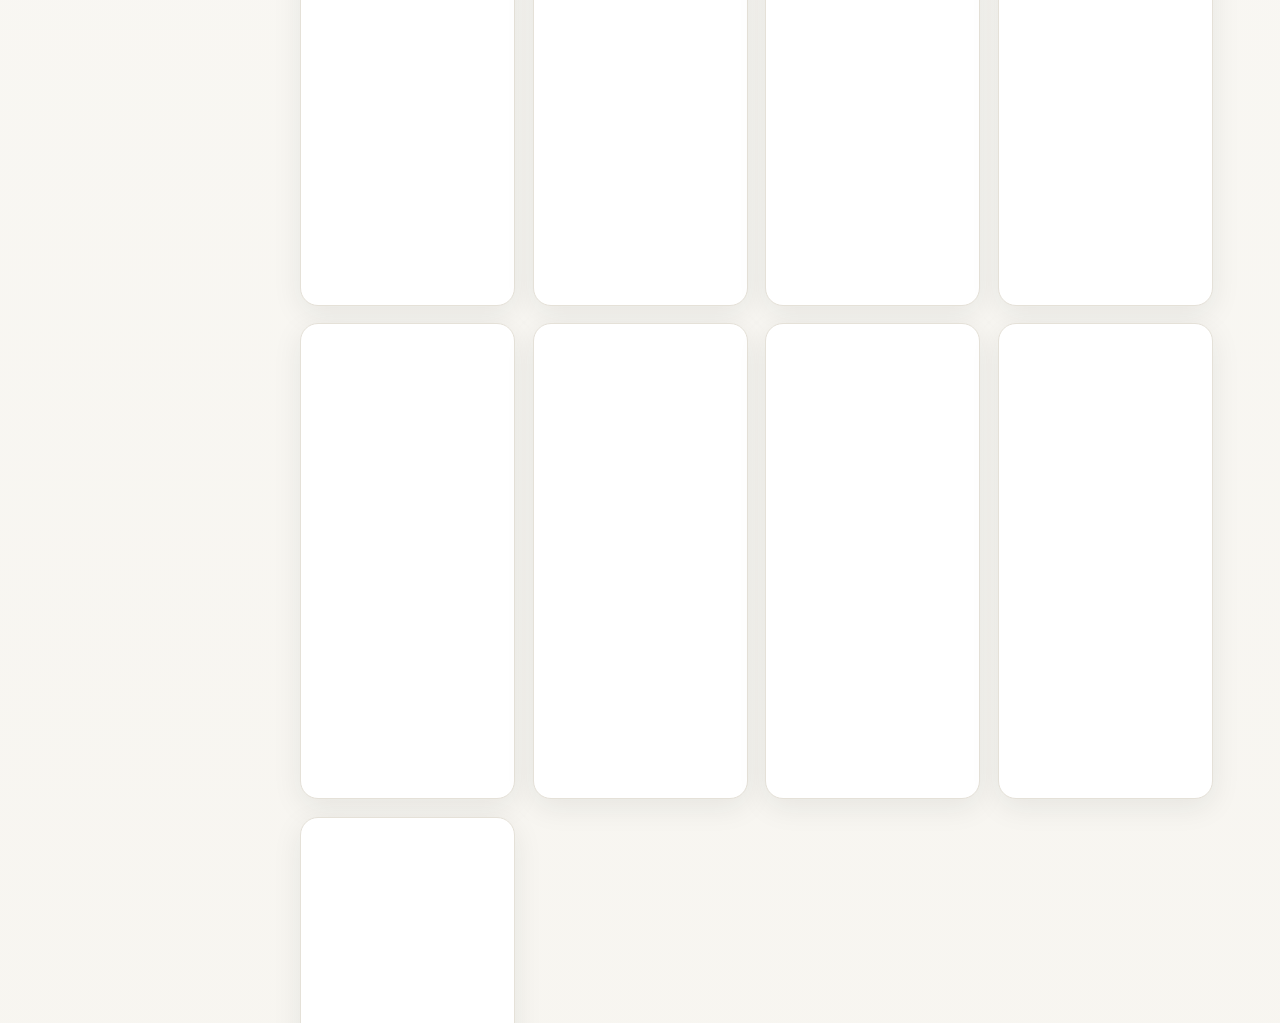
==== commit 95f2eb55: "Associe la photo réelle des muffins à la recette MiamPilot" ====
--- a/index.html
+++ b/index.html
@@ -187,7 +187,7 @@
 
 <script>
 const recipes = [{"title":"One pot poulet Boursin","category":"Plats","servings":4,"time":"30–35 min","temp":"200 °C","ingredients":[["Blanc de poulet","600","g"],["Courgettes","600","g"],["Tomates cerises","500","g"],["Boursin ail et fines herbes","150","g"],["Pâtes crues","200","g"],["Parmesan","20","g"],["Huile d’olive","5","g"]],"seasoning":"Sel, poivre, ail, paprika","steps":"Mettre poulet, courgettes, tomates et Boursin dans un plat. Cuire environ 25 min à 200 °C. Pendant ce temps, cuire les pâtes. Mélanger le contenu du plat pour former la sauce, ajouter les pâtes et le parmesan, puis remettre 5–7 min au four pour gratiner.","note":"Données de cuisson reprises de la recette ; durée totale estimée."},{"title":"Gratin poulet patate douce","category":"Plats","servings":4,"time":"35–40 min","temp":"190 °C","ingredients":[["Patate douce cuite","600","g"],["Bœuf haché 5 %","500","g"],["Œufs","6","pièce"],["Épinards","200","g"],["Champignons","100","g"],["Poivron rouge","1","pièce"],["Skyr","400","g"],["Mozzarella râpée","50","g"]],"seasoning":"Sel, poivre, paprika","steps":"Proposition : faire revenir le bœuf avec les champignons, le poivron et les épinards. Mélanger les œufs et le skyr, puis incorporer la patate douce et le mélange de viande/légumes. Parsemer de mozzarella et cuire 35–40 min à 190 °C.","note":"Le pré-cuisson du bœuf et des légumes est une proposition pour sécuriser la cuisson et obtenir une meilleure texture."},{"title":"4 bowls poulet, bœuf, poisson & tofu","category":"Plats","servings":4,"time":"40–45 min (est.)","temp":"180 °C (est.)","ingredients":[["Courgette","600","g"],["Endive","280","g"],["Tomates pelées","400","g"],["Skyr","600","g"],["Ricotta","240","g"],["Concentré de tomate","4","c. à soupe"],["Eau","4","petites tasses"],["Mozzarella râpée","80","g"]],"seasoning":"Sel, poivre, ail en poudre, épices","steps":"Répartir la base dans 4 récipients en verre compatibles four. Ajouter : bowl 1 = 160 g poulet + 30 g quinoa ; bowl 2 = 150 g bœuf 5 % + 30 g lentilles corail ; bowl 3 = 200 g cabillaud + 30 g riz basmati ; bowl 4 = 200 g tofu ferme + 30 g boulgour. Couvrir de papier cuisson et cuire ensemble.","note":"Température et durée proposées car absentes de la source. Les récipients doivent être explicitement compatibles avec le four et éviter tout choc thermique.","variants":{"Poulet + quinoa":[["Poulet","160","g"],["Quinoa cru","30","g"]],"Bœuf + lentilles":[["Bœuf haché 5 %","150","g"],["Lentilles corail crues","30","g"]],"Cabillaud + riz":[["Cabillaud","200","g"],["Riz basmati cru","30","g"]],"Tofu + boulgour":[["Tofu ferme","200","g"],["Boulgour cru","30","g"]]}},{"title":"Gaufres courgette","category":"Desserts / Collations","servings":3,"time":"10–15 min","temp":"Gaufrier","ingredients":[["Courgette pelée","1","pièce"],["Œufs","2","pièce"],["Farine d’avoine","80","g"]],"seasoning":"Curry ou cumin, sel, poivre","steps":"Mixer tous les ingrédients. Cuire dans un gaufrier jusqu’à obtenir des gaufres dorées. Version salée : cottage cheese, saumon fumé, tomates, ciboulette. Version sucrée-salée : cottage cheese + 1 c. à soupe de beurre de cacahuète.","note":"3 gaufres ; environ 160 kcal et 9 g de protéines par gaufre selon la source."},{"title":"One pot pasta poulet tomate","category":"Plats","servings":4,"time":"35–45 min (est.)","temp":"200 °C (est.)","ingredients":[["Pâtes complètes crues","200","g"],["Blanc de poulet","500","g"],["Courgettes","500","g"],["Oignon rouge","1","pièce"],["Pulpe de tomate","400","g"],["Concentré de tomate","2","c. à café"],["Eau","300","ml"],["Feta","150","g"],["Mozzarella râpée","50","g"]],"seasoning":"Sel, ail en poudre, curry","steps":"Mettre tous les ingrédients dans un plat allant au four et mélanger. Proposition : couvrir pour les 25 premières minutes, puis découvrir et poursuivre 10–20 min. Vérifier que les pâtes sont tendres et le poulet bien cuit.","note":"Température, durée et couverture proposées car absentes de la source. La source annonce environ 47 g de protéines par portion."},{"title":"Crumble fruits protéiné","category":"Desserts / Collations","servings":3,"time":"20 min + 4 h de repos","temp":"160 puis 200 °C","ingredients":[["Pomme","1","pièce"],["Poire","1","pièce"],["Banane","1","pièce"],["Flocons d’avoine","90","g"],["Œufs","3","pièce"],["Beurre de cacahuète","50","g"],["Whey vanille","30","g"],["Miel","1","c. à café"]],"seasoning":"Cannelle","steps":"Répartir les fruits dans 3 ramequins avec cannelle et miel. Cuire 10 min à 160 °C. Émietter la croûte pour former des clusters, puis cuire 10 min à 200 °C. Laisser refroidir et réfrigérer au moins 4 h.","note":"Environ 23 g de protéines par portion selon la source."},{"title":"One pot pasta poulet épinards","category":"Plats","servings":4,"time":"35–45 min (est.)","temp":"200 °C (est.)","ingredients":[["Pâtes complètes","200","g"],["Blanc de poulet","500","g"],["Épinards","300","g"],["Tomates pelées","400","g"],["Coulis de tomate","200","g"],["Eau","300","ml"],["Cottage cheese","250","g"],["Cheddar","40","g"]],"seasoning":"Sel, poivre, curry","steps":"Mettre les pâtes, poulet, tomates, coulis et eau dans un plat. Proposition : cuire à 200 °C environ 35–45 min, mélanger à mi-cuisson, puis ajouter les épinards, le cottage cheese et le cheddar en fin de cuisson.","note":"Cuisson au four proposée car la température et la durée ne sont pas indiquées. La source annonce environ 470 kcal, 49 g protéines, 44 g glucides et 10 g lipides par portion."},{"title":"Gâteau chocolat courgette","category":"Desserts / Collations","servings":5,"time":"25–30 min","temp":"180 °C","ingredients":[["Courgette","1","pièce"],["Œufs","2","pièce"],["Beurre de cacahuète","30","g"],["Pépites de chocolat","20","g"]],"seasoning":"","steps":"Mixer la courgette, les œufs et le beurre de cacahuète. Ajouter les pépites. Verser dans un moule et cuire 25–30 min à 180 °C. Laisser refroidir.","note":"Environ 91 kcal, 4,7 g protéines, 4,8 g glucides et 6,3 g lipides par part selon la source."},{"title":"Pasta bowl poulet légumes","category":"Plats","servings":4,"time":"35–45 min (adaptation four, est.)","temp":"200 °C (adaptation, est.)","ingredients":[["Spaghetti complets","200","g"],["Blanc de poulet","400","g"],["Carottes","400","g"],["Champignons","200","g"],["Oignon","100","g"],["Épinards","300","g"],["Tomates pelées","400","g"],["Feta","200","g"],["Lait de coco léger","150","ml"],["Eau","200","ml"]],"seasoning":"Sel, poivre, paprika, curry","steps":"Mettre les ingrédients dans un grand plat, à l’exception des épinards et de la feta. Cuire 35–45 min à 200 °C en mélangeant à mi-cuisson. Ajouter les épinards en fin de cuisson, puis la feta. Mélanger pour obtenir une sauce crémeuse.","note":""},{"title":"Granola patate douce","category":"Desserts / Collations","servings":8,"time":"25 min","temp":"170 puis 200 °C","ingredients":[["Patate douce cuite","300","g"],["Flocons d’avoine","200","g"],["Beurre de cacahuète","50","g"],["Sirop d’érable","50","g"],["Whey vanille","60","g"]],"seasoning":"","steps":"Mélanger tous les ingrédients. Cuire 10 min à 170 °C. Former des clusters puis poursuivre 15 min à 200 °C. Laisser refroidir complètement.","note":"La source ne donne pas le nombre de portions. 8 portions est une proposition de base de calcul pour permettre la conversion des quantités."},{"title":"Muffins courgette banane","category":"Desserts / Collations","servings":9,"time":"18–22 min (est.)","temp":"180 °C (est.)","ingredients":[["Courgette","200","g"],["Banane","1","pièce"],["Œufs","2","pièce"],["Poudre d’amande","50","g"],["Whey vanille VITASTRONG","30","g"]],"seasoning":"Garniture au choix : myrtilles, framboises ou pépites de chocolat","steps":"Mélanger les ingrédients, répartir dans 9 moules à muffins et cuire environ 18–22 min à 180 °C. Vérifier la cuisson au centre.","note":"Temps et température proposés car absents de la source. La quantité de garniture n’est pas fournie ; elle reste libre."},{"title":"Brownie express protéiné","category":"Desserts / Collations","servings":1,"time":"2 min","temp":"Micro-ondes","ingredients":[["Œuf","1","pièce"],["Yaourt grec","100","g"],["Cacao non sucré","10","g"],["Whey vanille","30","g"],["Miel ou sirop d’érable","1","c. à café"]],"seasoning":"","steps":"Mélanger tous les ingrédients dans un bol. Cuire 2 min au micro-ondes. Adapter de quelques secondes selon la puissance de l’appareil.","note":"Environ 290 kcal et 42 g de protéines selon la source."},{"title":"Mini quiches bœuf ou poulet","category":"Plats","servings":4,"time":"30 min","temp":"200 °C","ingredients":[["Œufs","2","pièce"],["Skyr 0 %","250","g"],["Mozzarella râpée","20","g"]],"seasoning":"Sel, poivre, paprika pour bœuf ; curry, sel, poivre pour poulet","steps":"Base commune pour 4 portions. Version bœuf : 150 g de bœuf haché 5 % + 150 g d’épinards. Version poulet : 150 g de poulet + 200 g de courgette. Proposition : répartir la base dans les moules, ajouter la garniture choisie, mélanger, parsemer de mozzarella et cuire 30 min à 200 °C.","note":"La recette donne 2 portions bœuf/épinards et 2 portions poulet/courgette. Le choix de garniture est disponible dans le sélecteur.","variants":{"Bœuf + épinards":[["Bœuf haché 5 %","150","g"],["Épinards","150","g"]],"Poulet + courgette":[["Blanc de poulet","150","g"],["Courgette","200","g"]]}},{"title":"Batch cooking poulet & légumes","category":"Plats","servings":4,"time":"30–35 min (proposition)","temp":"200 °C (proposition)","ingredients":[["Blanc de poulet","500","g"],["Pommes de terre","500","g"],["Concombre","1","pièce"],["Carottes","3","pièce"],["Tomates","3","pièce"],["Oignon rouge","1","pièce"],["Avocat","1","pièce"],["Sucrine","1","pièce"],["Abricots","2","pièce"],["Skyr","250","g"],["Moutarde","1","c. à soupe"],["Citron","1/2","pièce"],["Miel","1","c. à café"],["Sauce soja","1","c. à soupe"]],"seasoning":"Curry, cumin, sel, poivre, un peu d’huile d’olive","steps":"Proposition : cuire le poulet assaisonné 20–25 min à 200 °C. Cuire les pommes de terre en quartiers environ 30–35 min à 200 °C. Préparer séparément les crudités et la sauce skyr/moutarde/citron/miel/soja. Conserver les éléments séparés et composer les assiettes au moment du repas.","note":"Les quantités de légumes, sauce, température et temps n’étaient pas précisés : les valeurs affichées sont des propositions pour 4 repas."},{"title":"One pot poulet moutarde","category":"Plats","servings":4,"time":"40–45 min","temp":"200 °C","kcal":475,"protein":43,"ingredients":[["Blanc de poulet","600","g"],["Pommes de terre","900","g"],["Champignons","400","g"],["Crème légère 12 %","200","g"],["Moutarde de Dijon","40","g"],["Oignon","150","g"],["Huile d’olive","10","g"]],"seasoning":"Sel, poivre, ail, thym","steps":"Couper les pommes de terre en petits quartiers et les déposer dans un grand plat. Ajouter oignon et champignons. Mélanger la crème, la moutarde et les épices, puis enrober le poulet de cette sauce. Ajouter le poulet au plat, arroser avec l’huile et cuire 40–45 min à 200 °C. Mélanger à mi-cuisson. Si la sauce épaissit trop, ajouter 2–3 c. à soupe d’eau.","note":"Environ 475 kcal et 43 g de protéines par portion. Plat volontairement très saucé pour éviter l’effet poulet sec."},{"title":"One pot pasta poulet mozzarella","category":"Plats","servings":4,"time":"35–40 min","temp":"200 °C","kcal":539,"protein":50,"ingredients":[["Blanc de poulet","600","g"],["Pâtes crues","220","g"],["Tomates concassées","500","g"],["Mozzarella râpée","100","g"],["Oignon","120","g"],["Fromage frais léger","120","g"],["Eau","300","ml"],["Huile d’olive","10","g"]],"seasoning":"Sel, poivre, ail, basilic, paprika","steps":"Mettre les pâtes crues, les tomates, l’oignon émincé et l’eau dans un grand plat. Ajouter le poulet en morceaux assaisonné. Mélanger et couvrir. Cuire 25 min à 200 °C. Mélanger, ajouter le fromage frais et la mozzarella, puis poursuivre 10–15 min découvert. Vérifier que les pâtes sont tendres et le poulet bien cuit.","note":"Environ 539 kcal et 50 g de protéines par portion. La sauce tomate + fromage frais garde les pâtes moelleuses."},{"title":"Gratin œufs patate douce","category":"Plats","servings":4,"time":"40–45 min","temp":"190 °C","kcal":460,"protein":22,"ingredients":[["Patate douce","700","g"],["Pommes de terre","300","g"],["Œufs","8","pièce"],["Épinards","400","g"],["Feta","150","g"],["Skyr","300","g"],["Poivron rouge","200","g"],["Huile d’olive","20","g"]],"seasoning":"Sel, poivre, paprika, ail","steps":"Couper les patates douces et pommes de terre en petits dés. Les mélanger avec l’huile et cuire 20 min à 190 °C. Ajouter les épinards et le poivron. Battre les œufs avec le skyr, assaisonner puis verser dans le plat. Émietter la feta dessus et poursuivre 20–25 min jusqu’à ce que le centre soit pris.","note":"Environ 460 kcal et 22 g de protéines par portion. La base œufs + skyr donne une texture de flan gratiné, sans être sèche."},{"title":"One pot poulet curry coco","category":"Plats","servings":4,"time":"40–45 min","temp":"190 °C","kcal":515,"protein":43,"ingredients":[["Blanc de poulet","600","g"],["Riz basmati cru","220","g"],["Lait de coco léger","300","ml"],["Tomates concassées","400","g"],["Poivron","200","g"],["Oignon","150","g"],["Petits pois","150","g"],["Eau","250","ml"],["Huile d’olive","10","g"]],"seasoning":"Curry, paprika, ail, sel, poivre","steps":"Dans un grand plat, mélanger le riz cru, tomates, lait de coco, eau, oignon et poivron. Ajouter le poulet en morceaux et les petits pois. Couvrir hermétiquement avec un couvercle ou du papier aluminium et cuire 30 min à 190 °C. Mélanger, vérifier la cuisson du riz et poursuivre 10–15 min si nécessaire. Laisser reposer 5 min avant de servir.","note":"Environ 515 kcal et 43 g de protéines par portion. Le lait de coco et la tomate forment une sauce qui évite un riz sec."},{"title":"One pot poulet fajitas","category":"Plats","servings":4,"time":"40–45 min","temp":"200 °C","kcal":538,"protein":49,"ingredients":[["Blanc de poulet","600","g"],["Riz basmati cru","220","g"],["Poivrons","400","g"],["Tomates concassées","400","g"],["Oignon rouge","150","g"],["Cheddar râpé","60","g"],["Skyr","150","g"],["Eau","300","ml"],["Huile d’olive","10","g"]],"seasoning":"Paprika fumé, cumin, ail, piment doux, sel","steps":"Mélanger le riz cru, les tomates et l’eau dans le plat. Ajouter les poivrons et l’oignon émincés puis le poulet en dés fortement assaisonné. Couvrir et cuire 30 min à 200 °C. Mélanger, ajouter le cheddar et poursuivre 8–10 min découvert. Servir avec une cuillerée de skyr assaisonné au citron.","note":"Environ 538 kcal et 49 g de protéines par portion. Le skyr apporte une touche fraîche et crémeuse sans alourdir le plat."},{"title":"One pot gnocchi poulet pesto","category":"Plats","servings":4,"time":"30–35 min","temp":"200 °C","kcal":537,"protein":46,"ingredients":[["Blanc de poulet","600","g"],["Gnocchi","450","g"],["Courgettes","500","g"],["Tomates cerises","300","g"],["Fromage frais léger","150","g"],["Pesto","50","g"],["Parmesan","20","g"],["Eau","100","ml"]],"seasoning":"Sel, poivre, ail, basilic","steps":"Mettre les gnocchi, les courgettes en demi-rondelles, les tomates et le poulet en morceaux dans un plat. Mélanger le fromage frais, le pesto et l’eau puis répartir dessus. Cuire 25 min à 200 °C. Mélanger, parsemer de parmesan et gratiner encore 5–10 min.","note":"Environ 537 kcal et 46 g de protéines par portion. Les gnocchi cuisent directement dans la sauce crémeuse."},{"title":"Gratin poulet parmesan","category":"Plats","servings":4,"time":"40–45 min","temp":"200 °C","kcal":542,"protein":51,"ingredients":[["Blanc de poulet","600","g"],["Aubergine","500","g"],["Tomates concassées","500","g"],["Mozzarella","100","g"],["Panko ou chapelure","50","g"],["Pâtes crues","180","g"],["Parmesan","20","g"],["Eau","250","ml"],["Huile d’olive","10","g"]],"seasoning":"Sel, poivre, ail, origan","steps":"Mettre les pâtes, tomates et eau au fond du plat. Ajouter l’aubergine en dés et le poulet assaisonné. Cuire couvert 30 min à 200 °C. Mélanger puis répartir mozzarella, parmesan et chapelure sur le dessus. Ajouter un filet d’huile et gratiner 10–15 min découvert.","note":"Environ 542 kcal et 51 g de protéines par portion. Le gratin croustillant apporte le côté gourmand sans nécessiter de friture."},{"title":"One pot shakshuka pois chiches","category":"Plats","servings":4,"time":"40–45 min","temp":"200 °C","kcal":470,"protein":19,"ingredients":[["Œufs","8","pièce"],["Pois chiches cuits égouttés","400","g"],["Pommes de terre","500","g"],["Tomates concassées","700","g"],["Poivron","300","g"],["Oignon","150","g"],["Feta","80","g"],["Huile d’olive","10","g"]],"seasoning":"Cumin, paprika fumé, ail, piment doux, sel, poivre","steps":"Couper les pommes de terre en petits dés et les cuire 20 min à 200 °C avec l’huile. Ajouter oignon, poivron, tomates et pois chiches, assaisonner et poursuivre 12–15 min. Former 8 petits creux, casser les œufs dedans, parsemer de feta et remettre 7–10 min, jusqu’à ce que les blancs soient pris et les jaunes encore légèrement coulants.","note":"Environ 470 kcal et 19 g de protéines par portion. Un plat végétarien consistant, très parfumé et naturellement en sauce."},{"title":"One pot poulet tikka","category":"Plats","servings":4,"time":"40–45 min","temp":"190 °C","kcal":522,"protein":50,"ingredients":[["Blanc de poulet","600","g"],["Riz basmati cru","220","g"],["Tomates concassées","500","g"],["Skyr","250","g"],["Lait de coco léger","150","ml"],["Oignon","150","g"],["Petits pois","150","g"],["Eau","250","ml"],["Huile d’olive","10","g"]],"seasoning":"Curry, garam masala, paprika, ail, gingembre, sel","steps":"Mélanger riz, tomates, eau, lait de coco, oignon et épices dans un plat. Ajouter le poulet en morceaux et les petits pois. Couvrir et cuire 30 min à 190 °C. Mélanger puis poursuivre 10 min si nécessaire. Incorporer le skyr hors du four ou juste après cuisson pour obtenir une sauce très crémeuse.","note":"Environ 522 kcal et 50 g de protéines par portion. Ajouter le skyr à la fin évite qu’il ne tranche et donne une sauce façon tikka masala légère."},{"title":"Gratin poulet courgette chèvre","category":"Plats","servings":4,"time":"40–45 min","temp":"190 °C","kcal":455,"protein":48,"ingredients":[["Blanc de poulet","500","g"],["Œufs","6","pièce"],["Skyr","400","g"],["Courgettes","500","g"],["Fromage de chèvre","90","g"],["Pommes de terre","700","g"],["Oignon","120","g"],["Huile d’olive","10","g"]],"seasoning":"Sel, poivre, herbes de Provence, ail","steps":"Couper les pommes de terre en petits dés et les courgettes en demi-rondelles. Mélanger avec l’oignon et l’huile puis précuire 20 min à 190 °C. Ajouter le poulet en petits dés. Battre œufs et skyr avec les herbes, verser dans le plat et répartir le chèvre émietté. Cuire encore 20–25 min jusqu’à ce que la quiche soit bien prise.","note":"Environ 455 kcal et 48 g de protéines par portion. La base skyr + œufs reste moelleuse et remplace avantageusement une pâte."},{"title":"One pot poulet lentilles corail curry","category":"Plats","servings":4,"time":"40–45 min","temp":"190 °C","kcal":505,"protein":48,"ingredients":[["Blanc de poulet","600","g"],["Lentilles corail crues","180","g"],["Tomates concassées","400","g"],["Lait de coco léger","250","ml"],["Courgette","400","g"],["Oignon","150","g"],["Eau","250","ml"],["Huile d’olive","10","g"]],"seasoning":"Curry, paprika, ail, gingembre, sel, poivre","steps":"Mettre les lentilles corail, tomates, lait de coco, eau, oignon et courgette en dés dans un grand plat. Ajouter le poulet en morceaux et les épices. Mélanger, couvrir hermétiquement et cuire 30 min à 190 °C. Mélanger puis poursuivre 8–12 min découvert, jusqu’à ce que les lentilles soient fondantes et le poulet bien cuit. Laisser reposer 5 min.","note":"Environ 505 kcal et 48 g de protéines par portion. Les lentilles épaississent naturellement la sauce et gardent le plat moelleux."},{"title":"One pot quinoa poulet tomate mozzarella","category":"Plats","servings":4,"time":"40–45 min","temp":"190 °C","kcal":510,"protein":49,"ingredients":[["Blanc de poulet","600","g"],["Quinoa cru","200","g"],["Tomates concassées","500","g"],["Courgettes","400","g"],["Mozzarella râpée","100","g"],["Oignon","120","g"],["Eau","350","ml"],["Huile d’olive","10","g"]],"seasoning":"Ail, paprika, basilic, sel, poivre","steps":"Rincer le quinoa puis le mettre dans un grand plat avec les tomates, l’eau, l’oignon et les courgettes. Ajouter le poulet en morceaux et assaisonner. Couvrir et cuire 30 min à 190 °C. Mélanger, vérifier que le quinoa est tendre, puis ajouter la mozzarella. Cuire encore 8–10 min découvert pour gratiner.","note":"Environ 510 kcal et 49 g de protéines par portion. La tomate et le fromage évitent un quinoa sec."},{"title":"Gratin lentilles corail poulet feta","category":"Plats","servings":4,"time":"40–45 min","temp":"190 °C","kcal":485,"protein":48,"ingredients":[["Blanc de poulet","600","g"],["Lentilles corail crues","180","g"],["Tomates concassées","500","g"],["Épinards","300","g"],["Skyr","250","g"],["Feta","80","g"],["Oignon","150","g"],["Eau","300","ml"],["Huile d’olive","10","g"]],"seasoning":"Cumin, paprika, ail, origan, sel, poivre","steps":"Mettre les lentilles, tomates, eau, oignon et épinards dans un plat. Ajouter le poulet en petits morceaux et les épices. Couvrir et cuire 30 min à 190 °C. Mélanger, incorporer le skyr, puis émietter la feta dessus. Poursuivre 8–10 min découvert.","note":"Environ 485 kcal et 48 g de protéines par portion. Le skyr apporte une texture crémeuse sans rendre le plat lourd."},{"title":"One pot quinoa poulet courgette chèvre","category":"Plats","servings":4,"time":"40–45 min","temp":"190 °C","kcal":500,"protein":49,"ingredients":[["Blanc de poulet","600","g"],["Quinoa cru","190","g"],["Courgettes","600","g"],["Tomates cerises","300","g"],["Fromage de chèvre","80","g"],["Fromage frais léger","100","g"],["Oignon","120","g"],["Eau","350","ml"],["Huile d’olive","10","g"]],"seasoning":"Herbes de Provence, ail, poivre, sel","steps":"Mettre le quinoa rincé, les courgettes, tomates, oignon et eau dans un grand plat. Ajouter le poulet en dés et assaisonner. Couvrir et cuire 30 min à 190 °C. Mélanger avec le fromage frais, répartir le chèvre et poursuivre 8–10 min découvert.","note":"Environ 500 kcal et 49 g de protéines par portion. Le duo fromage frais + chèvre apporte le côté gourmand sans avoir besoin de beaucoup de matière grasse."},{"title":"One pot dahl lentilles corail poulet","category":"Plats","servings":4,"time":"40 min","temp":"190 °C","kcal":495,"protein":47,"ingredients":[["Blanc de poulet","600","g"],["Lentilles corail crues","180","g"],["Tomates concassées","400","g"],["Lait de coco léger","250","ml"],["Épinards","250","g"],["Oignon","150","g"],["Eau","250","ml"],["Huile d’olive","10","g"]],"seasoning":"Curry, curcuma, cumin, gingembre, ail, sel","steps":"Mettre tous les ingrédients sauf les épinards dans un grand plat et mélanger. Couvrir hermétiquement et cuire 30 min à 190 °C. Mélanger, ajouter les épinards et poursuivre 8–10 min découvert. Laisser reposer quelques minutes pour que les lentilles finissent d’épaissir la sauce.","note":"Environ 495 kcal et 47 g de protéines par portion. Version très saucée, pratique si tu veux éviter les plats secs."},{"title":"One pot quinoa mexicain poulet cheddar","category":"Plats","servings":4,"time":"40–45 min","temp":"200 °C","kcal":525,"protein":50,"ingredients":[["Blanc de poulet","600","g"],["Quinoa cru","190","g"],["Haricots rouges cuits égouttés","240","g"],["Maïs","150","g"],["Tomates concassées","500","g"],["Poivrons","300","g"],["Cheddar râpé","60","g"],["Eau","250","ml"],["Huile d’olive","10","g"]],"seasoning":"Paprika fumé, cumin, ail, piment doux, sel, poivre","steps":"Mettre le quinoa rincé, tomates et eau dans un grand plat. Ajouter poivrons, haricots, maïs et poulet en dés. Assaisonner, couvrir et cuire 30 min à 200 °C. Mélanger, ajouter le cheddar et poursuivre 8–10 min découvert.","note":"Environ 525 kcal et 50 g de protéines par portion. Un plat façon burrito bowl, mais tout cuit ensemble au four."},{"title":"One pot lentilles corail œufs feta","category":"Plats","servings":4,"time":"40–45 min","temp":"200 °C","kcal":470,"protein":25,"ingredients":[["Lentilles corail crues","180","g"],["Œufs","8","pièce"],["Tomates concassées","600","g"],["Poivron rouge","300","g"],["Courgette","400","g"],["Feta","100","g"],["Oignon","150","g"],["Eau","300","ml"],["Huile d’olive","10","g"]],"seasoning":"Cumin, paprika fumé, ail, piment doux, sel, poivre","steps":"Mettre les lentilles, tomates, eau, poivron, courgette et oignon dans un plat. Cuire couvert 25–30 min à 200 °C. Mélanger puis former 8 creux et casser les œufs dedans. Parsemer de feta et remettre 8–10 min, jusqu’à ce que les blancs soient pris. Laisser reposer 5 min.","note":"Environ 470 kcal et 25 g de protéines par portion. Option végétarienne complète et bien en sauce."},{"title":"One pot quinoa pesto poulet mozzarella","category":"Plats","servings":4,"time":"35–40 min","temp":"200 °C","kcal":535,"protein":50,"ingredients":[["Blanc de poulet","600","g"],["Quinoa cru","180","g"],["Courgettes","500","g"],["Tomates cerises","350","g"],["Pesto","50","g"],["Mozzarella","100","g"],["Fromage frais léger","100","g"],["Eau","350","ml"],["Huile d’olive","5","g"]],"seasoning":"Ail, basilic, poivre, sel","steps":"Mettre le quinoa rincé, courgettes, tomates et eau dans le plat. Ajouter le poulet en morceaux et assaisonner. Mélanger le pesto avec le fromage frais puis répartir sur le plat. Couvrir et cuire 25–30 min à 200 °C. Mélanger, ajouter la mozzarella et gratiner 8–10 min découvert.","note":"Environ 535 kcal et 50 g de protéines par portion. Le pesto et la mozzarella donnent une vraie sensation de plat gourmand."}];
-recipes.push({"title":"Muffins banane, avoine, amande & chocolat","category":"Desserts / Collations","servings":9,"time":"30–35 min","temp":"180 °C","kcal":102,"protein":4.6,"carbs":10.1,"fat":4.8,"cost":0.27,"ingredients":[["Banane mûre","190","g"],["Flocons d’avoine","50","g"],["Poudre d’amande","40","g"],["Œufs","2","pièce"],["Skyr nature","100","g"],["Pépites de chocolat noir","20","g"],["Levure chimique","5","g"]],"seasoning":"Vanille et pincée de sel (facultatif)","steps":"Préchauffer le four à 180 °C en chaleur tournante. Écraser les 190 g de banane. Incorporer les œufs puis le skyr. Ajouter les flocons d’avoine mixés, la poudre d’amande et la levure. Mélanger, puis incorporer les pépites de chocolat. Répartir dans 9 moules à muffins. Cuire 20 à 25 minutes, jusqu’à ce que le centre soit pris. Laisser tiédir avant de démouler.","note":"Recette réellement réalisée : 11 petits muffins avec ces quantités ; valeur nutritionnelle et coût recalculés pour 9 muffins plus gros. Total estimé : 920 kcal, 41 g de protéines, 91 g de glucides et 43 g de lipides. Prix estimé des ingrédients : 2,45 € le lot, soit 0,27 € par muffin. Estimations variables selon les marques, sans vanille ni énergie de cuisson. Réfrigérer 3 à 4 jours ou congeler."});
+recipes.push({"title":"Muffins banane, avoine, amande & chocolat","photo":"[data-uri]","category":"Desserts / Collations","servings":9,"time":"30–35 min","temp":"180 °C","kcal":102,"protein":4.6,"carbs":10.1,"fat":4.8,"cost":0.27,"ingredients":[["Banane mûre","190","g"],["Flocons d’avoine","50","g"],["Poudre d’amande","40","g"],["Œufs","2","pièce"],["Skyr nature","100","g"],["Pépites de chocolat noir","20","g"],["Levure chimique","5","g"]],"seasoning":"Vanille et pincée de sel (facultatif)","steps":"Préchauffer le four à 180 °C en chaleur tournante. Écraser les 190 g de banane. Incorporer les œufs puis le skyr. Ajouter les flocons d’avoine mixés, la poudre d’amande et la levure. Mélanger, puis incorporer les pépites de chocolat. Répartir dans 9 moules à muffins. Cuire 20 à 25 minutes, jusqu’à ce que le centre soit pris. Laisser tiédir avant de démouler.","note":"Recette réellement réalisée : 11 petits muffins avec ces quantités ; valeur nutritionnelle et coût recalculés pour 9 muffins plus gros. Total estimé : 920 kcal, 41 g de protéines, 91 g de glucides et 43 g de lipides. Prix estimé des ingrédients : 2,45 € le lot, soit 0,27 € par muffin. Estimations variables selon les marques, sans vanille ni énergie de cuisson. Réfrigérer 3 à 4 jours ou congeler."});
 recipes.push(
  {"title":"Cheesecake skyr fruits rouges","category":"Desserts / Collations","servings":4,"time":"30–35 min + refroidissement","temp":"170 °C","kcal":185,"protein":18,"ingredients":[["Skyr","400","g"],["Œufs","2","pièce"],["Compote de pommes sans sucre ajouté","120","g"],["Maïzena","20","g"],["Fruits rouges surgelés","200","g"],["Biscuits avoine","40","g"]],"seasoning":"Vanille, zeste de citron, édulcorant ou un peu de miel si besoin","steps":"Écraser les biscuits au fond d'un petit moule. Mélanger skyr, œufs, compote, maïzena et vanille. Verser sur la base, répartir les fruits rouges et cuire 30–35 min à 170 °C. Laisser refroidir puis placer au réfrigérateur quelques heures.","note":"Environ 185 kcal et 18 g de protéines par portion. Texture façon cheesecake, mais beaucoup plus légère."},
  {"title":"Baked oats banane chocolat","category":"Desserts / Collations","servings":4,"time":"25–30 min","temp":"180 °C","kcal":230,"protein":13,"ingredients":[["Banane mûre","2","pièce"],["Flocons d’avoine","120","g"],["Œufs","2","pièce"],["Skyr","150","g"],["Cacao non sucré","15","g"],["Pépites de chocolat noir","30","g"],["Lait demi-écrémé","100","ml"]],"seasoning":"Vanille, cannelle, levure chimique","steps":"Écraser les bananes puis mélanger avec les œufs, le skyr et le lait. Ajouter avoine, cacao, levure et la moitié des pépites. Verser dans un petit plat, ajouter le reste des pépites et cuire 25–30 min à 180 °C.","note":"Environ 230 kcal et 13 g de protéines par portion. Se conserve plusieurs jours au réfrigérateur et se réchauffe très bien."},
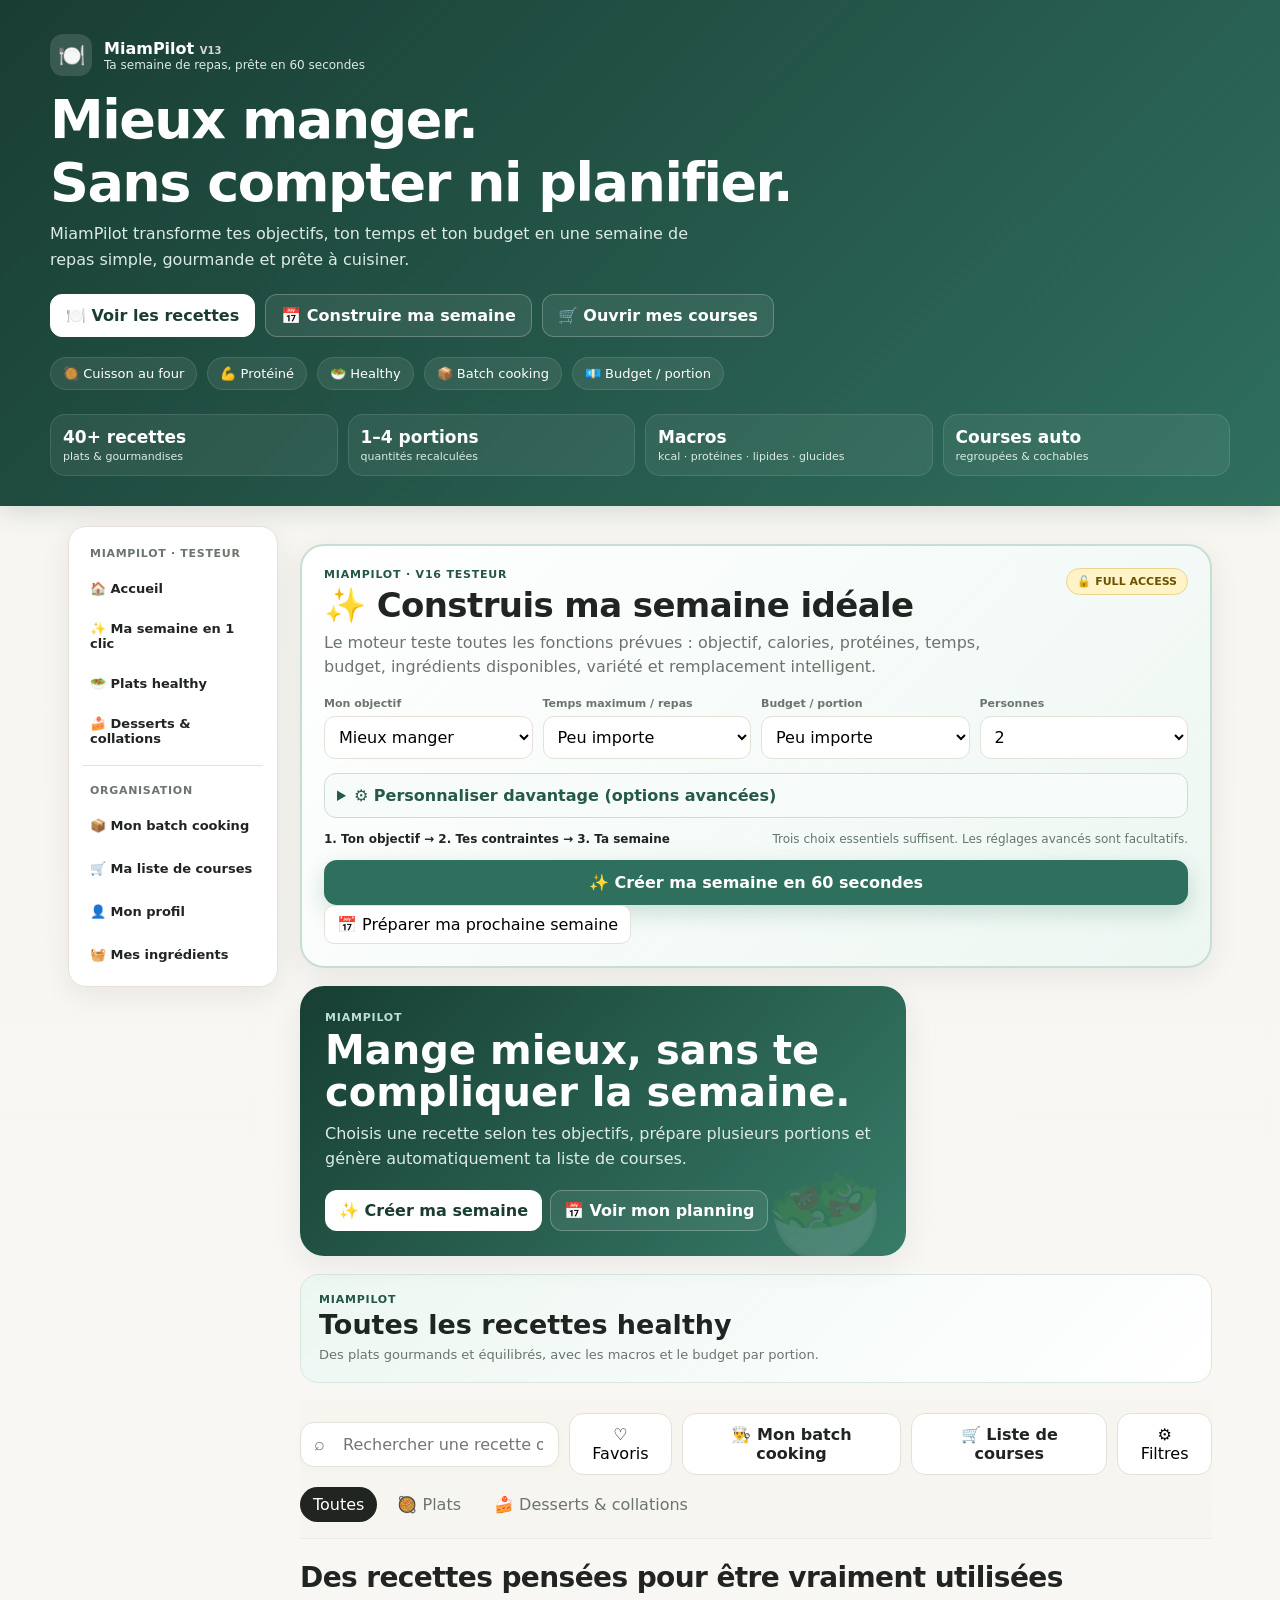
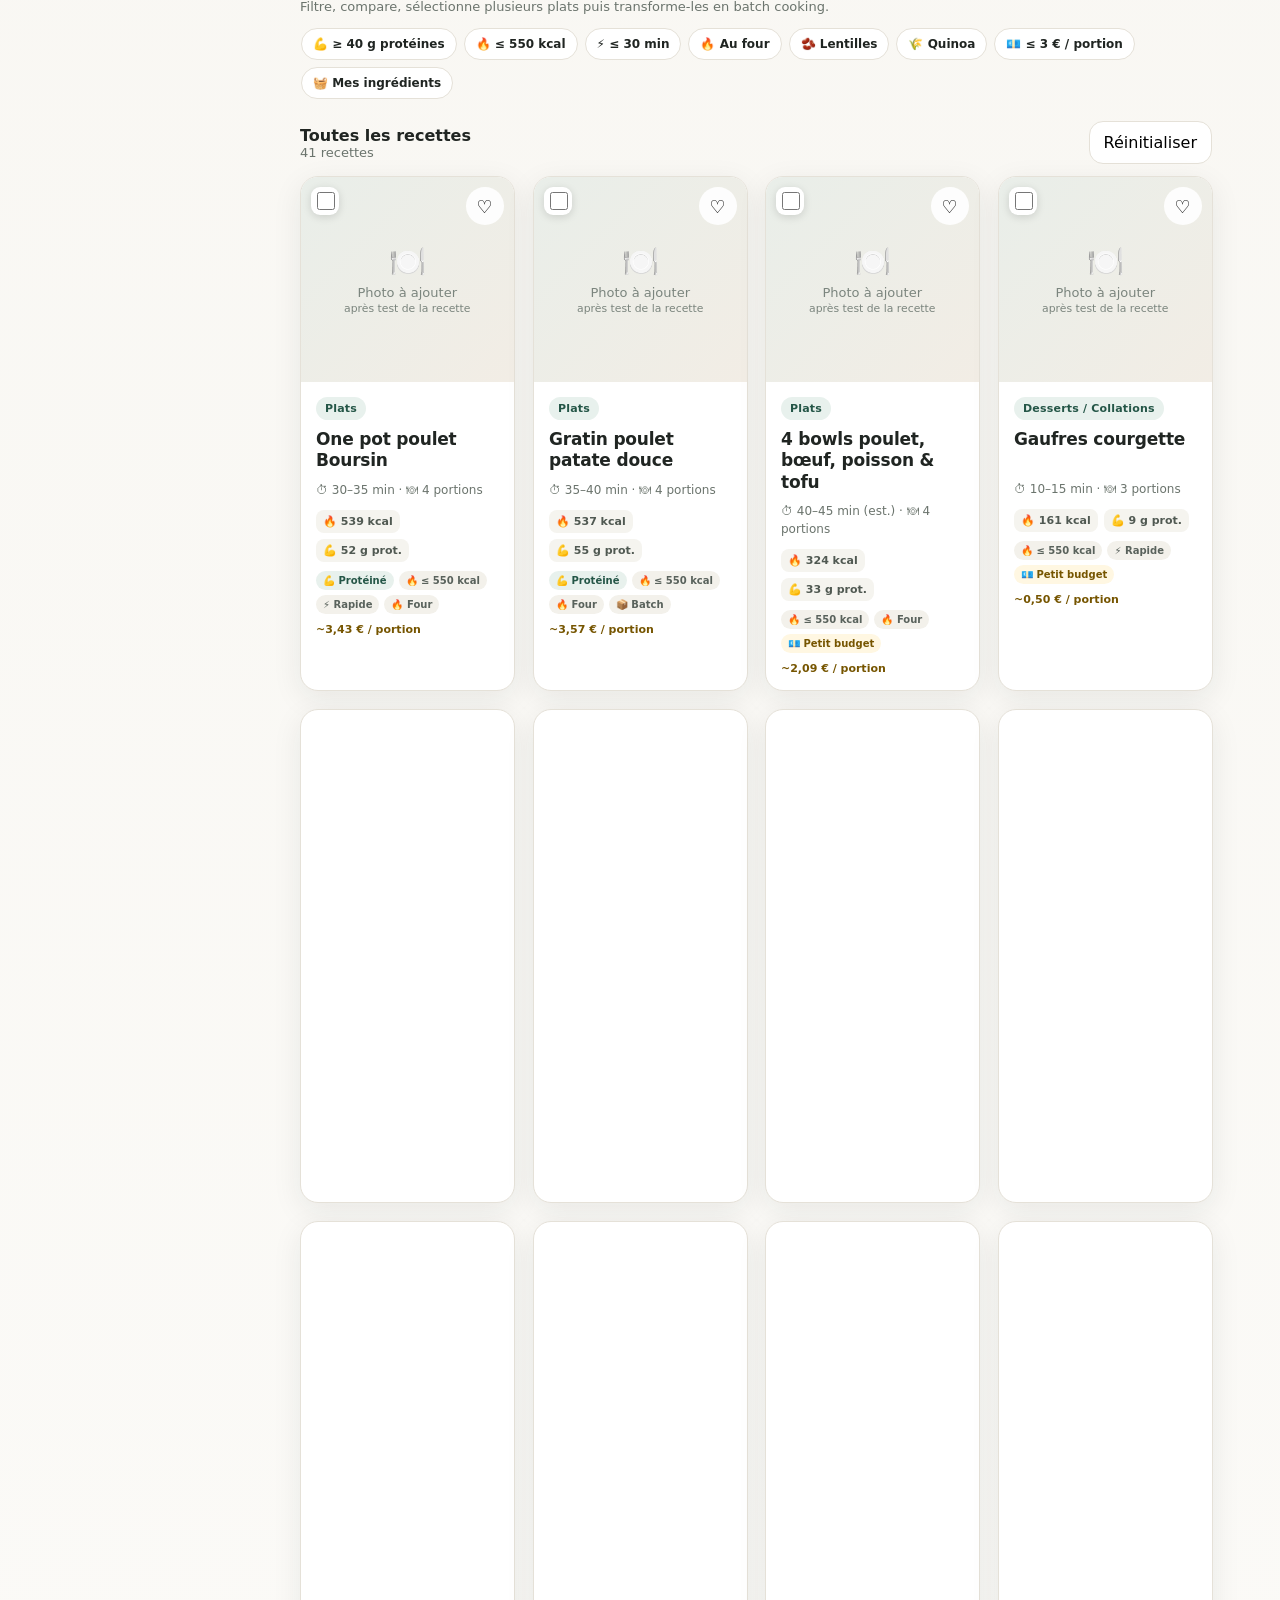
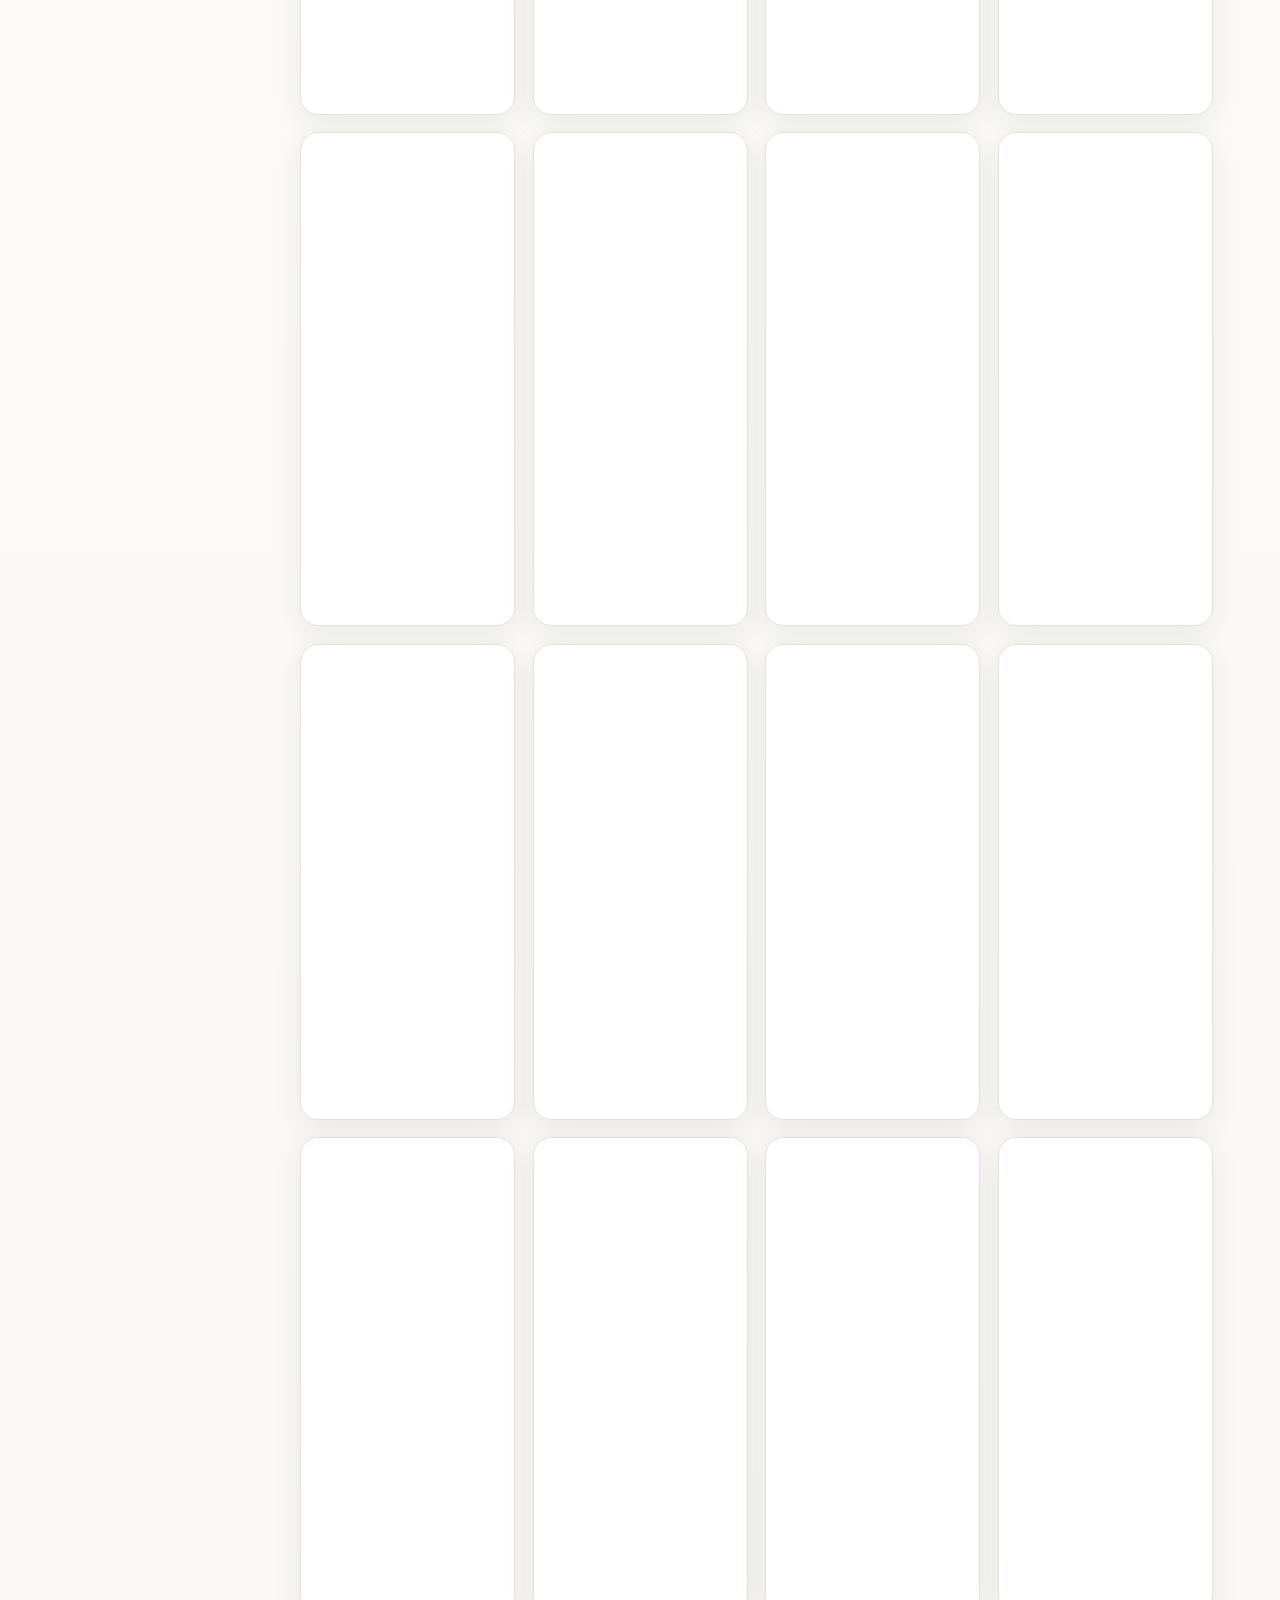
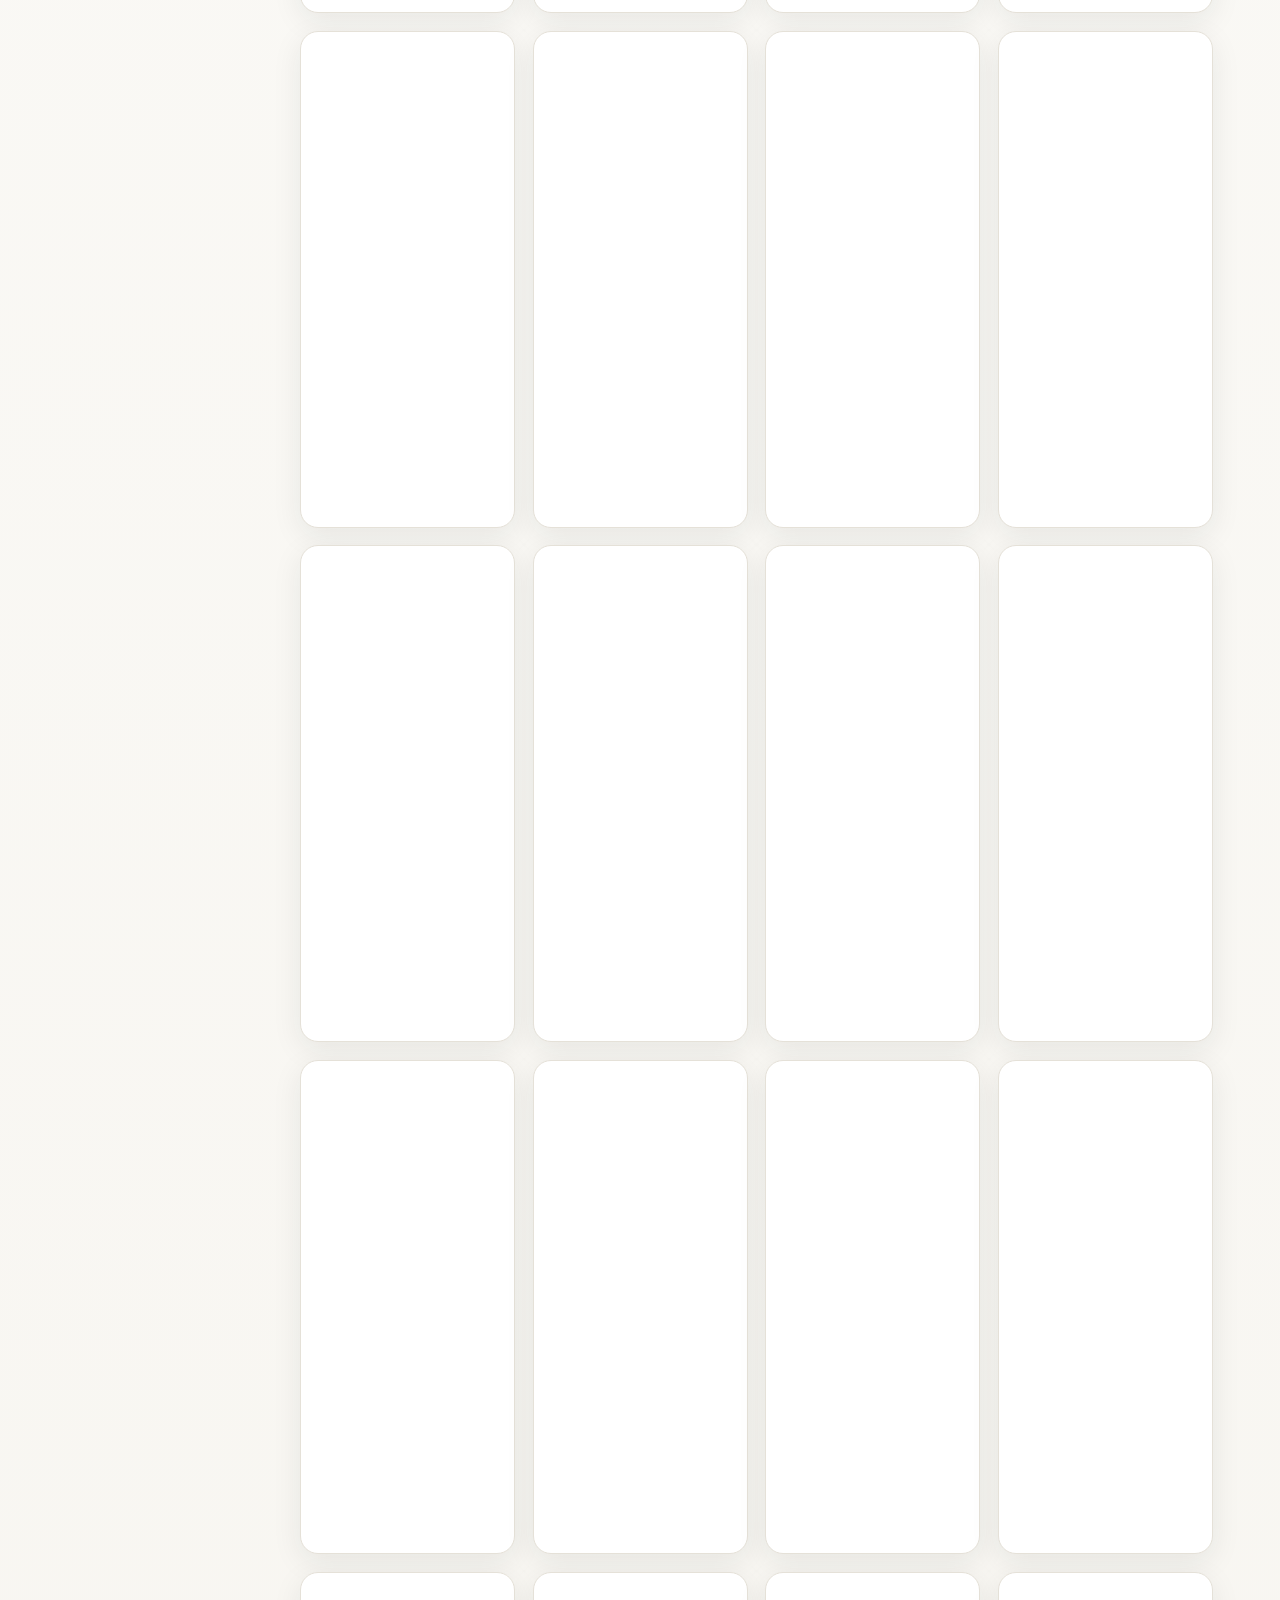
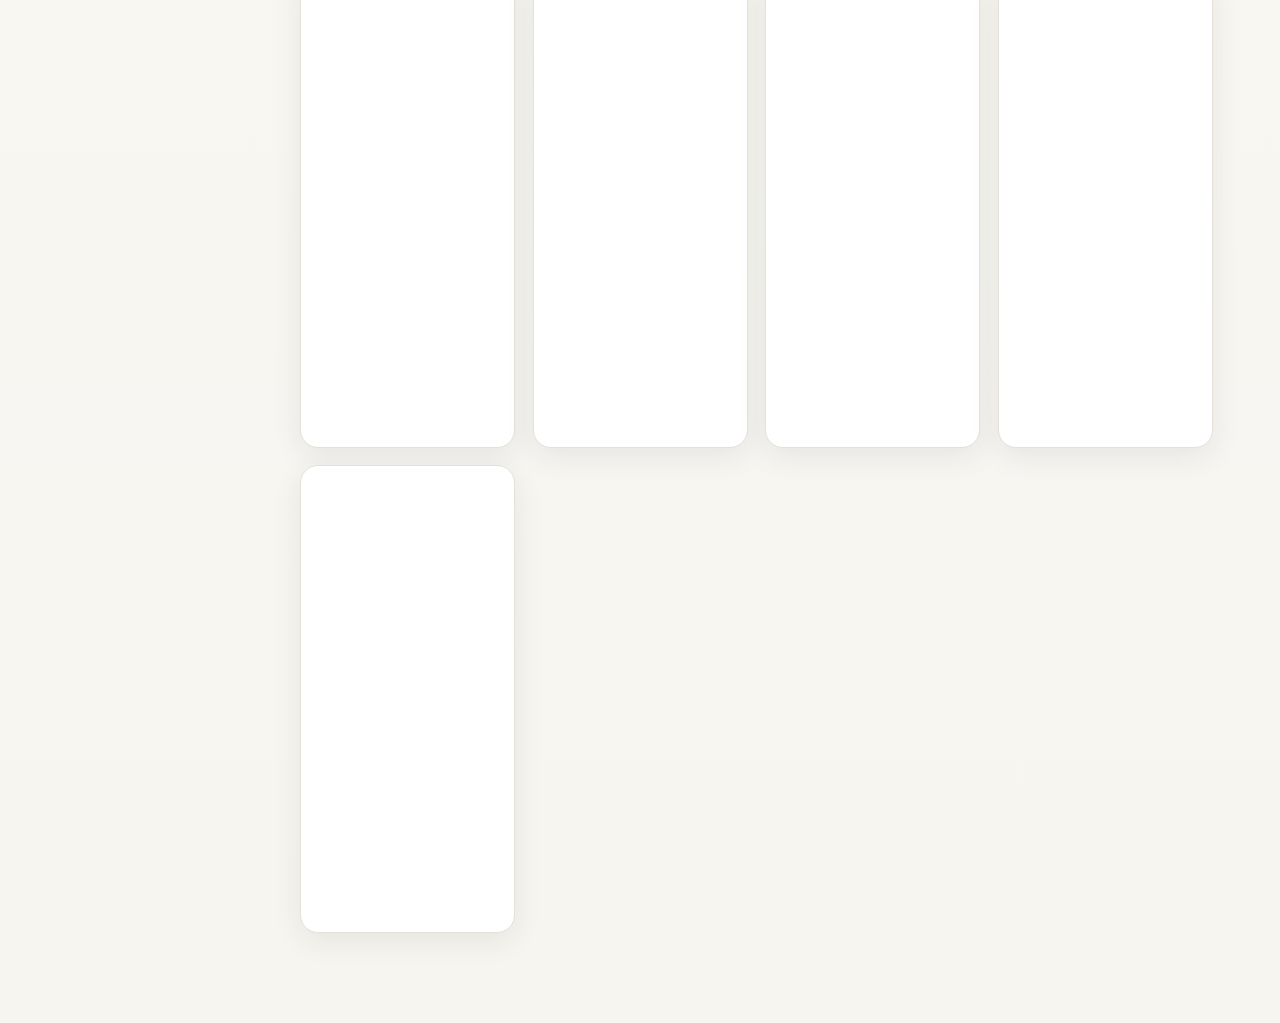
==== commit 7c6c830a: "Muffins V2: corriger texture trop humide, actualiser macros et cuisson" ====
--- a/index.html
+++ b/index.html
@@ -187,7 +187,7 @@
 
 <script>
 const recipes = [{"title":"One pot poulet Boursin","category":"Plats","servings":4,"time":"30–35 min","temp":"200 °C","ingredients":[["Blanc de poulet","600","g"],["Courgettes","600","g"],["Tomates cerises","500","g"],["Boursin ail et fines herbes","150","g"],["Pâtes crues","200","g"],["Parmesan","20","g"],["Huile d’olive","5","g"]],"seasoning":"Sel, poivre, ail, paprika","steps":"Mettre poulet, courgettes, tomates et Boursin dans un plat. Cuire environ 25 min à 200 °C. Pendant ce temps, cuire les pâtes. Mélanger le contenu du plat pour former la sauce, ajouter les pâtes et le parmesan, puis remettre 5–7 min au four pour gratiner.","note":"Données de cuisson reprises de la recette ; durée totale estimée."},{"title":"Gratin poulet patate douce","category":"Plats","servings":4,"time":"35–40 min","temp":"190 °C","ingredients":[["Patate douce cuite","600","g"],["Bœuf haché 5 %","500","g"],["Œufs","6","pièce"],["Épinards","200","g"],["Champignons","100","g"],["Poivron rouge","1","pièce"],["Skyr","400","g"],["Mozzarella râpée","50","g"]],"seasoning":"Sel, poivre, paprika","steps":"Proposition : faire revenir le bœuf avec les champignons, le poivron et les épinards. Mélanger les œufs et le skyr, puis incorporer la patate douce et le mélange de viande/légumes. Parsemer de mozzarella et cuire 35–40 min à 190 °C.","note":"Le pré-cuisson du bœuf et des légumes est une proposition pour sécuriser la cuisson et obtenir une meilleure texture."},{"title":"4 bowls poulet, bœuf, poisson & tofu","category":"Plats","servings":4,"time":"40–45 min (est.)","temp":"180 °C (est.)","ingredients":[["Courgette","600","g"],["Endive","280","g"],["Tomates pelées","400","g"],["Skyr","600","g"],["Ricotta","240","g"],["Concentré de tomate","4","c. à soupe"],["Eau","4","petites tasses"],["Mozzarella râpée","80","g"]],"seasoning":"Sel, poivre, ail en poudre, épices","steps":"Répartir la base dans 4 récipients en verre compatibles four. Ajouter : bowl 1 = 160 g poulet + 30 g quinoa ; bowl 2 = 150 g bœuf 5 % + 30 g lentilles corail ; bowl 3 = 200 g cabillaud + 30 g riz basmati ; bowl 4 = 200 g tofu ferme + 30 g boulgour. Couvrir de papier cuisson et cuire ensemble.","note":"Température et durée proposées car absentes de la source. Les récipients doivent être explicitement compatibles avec le four et éviter tout choc thermique.","variants":{"Poulet + quinoa":[["Poulet","160","g"],["Quinoa cru","30","g"]],"Bœuf + lentilles":[["Bœuf haché 5 %","150","g"],["Lentilles corail crues","30","g"]],"Cabillaud + riz":[["Cabillaud","200","g"],["Riz basmati cru","30","g"]],"Tofu + boulgour":[["Tofu ferme","200","g"],["Boulgour cru","30","g"]]}},{"title":"Gaufres courgette","category":"Desserts / Collations","servings":3,"time":"10–15 min","temp":"Gaufrier","ingredients":[["Courgette pelée","1","pièce"],["Œufs","2","pièce"],["Farine d’avoine","80","g"]],"seasoning":"Curry ou cumin, sel, poivre","steps":"Mixer tous les ingrédients. Cuire dans un gaufrier jusqu’à obtenir des gaufres dorées. Version salée : cottage cheese, saumon fumé, tomates, ciboulette. Version sucrée-salée : cottage cheese + 1 c. à soupe de beurre de cacahuète.","note":"3 gaufres ; environ 160 kcal et 9 g de protéines par gaufre selon la source."},{"title":"One pot pasta poulet tomate","category":"Plats","servings":4,"time":"35–45 min (est.)","temp":"200 °C (est.)","ingredients":[["Pâtes complètes crues","200","g"],["Blanc de poulet","500","g"],["Courgettes","500","g"],["Oignon rouge","1","pièce"],["Pulpe de tomate","400","g"],["Concentré de tomate","2","c. à café"],["Eau","300","ml"],["Feta","150","g"],["Mozzarella râpée","50","g"]],"seasoning":"Sel, ail en poudre, curry","steps":"Mettre tous les ingrédients dans un plat allant au four et mélanger. Proposition : couvrir pour les 25 premières minutes, puis découvrir et poursuivre 10–20 min. Vérifier que les pâtes sont tendres et le poulet bien cuit.","note":"Température, durée et couverture proposées car absentes de la source. La source annonce environ 47 g de protéines par portion."},{"title":"Crumble fruits protéiné","category":"Desserts / Collations","servings":3,"time":"20 min + 4 h de repos","temp":"160 puis 200 °C","ingredients":[["Pomme","1","pièce"],["Poire","1","pièce"],["Banane","1","pièce"],["Flocons d’avoine","90","g"],["Œufs","3","pièce"],["Beurre de cacahuète","50","g"],["Whey vanille","30","g"],["Miel","1","c. à café"]],"seasoning":"Cannelle","steps":"Répartir les fruits dans 3 ramequins avec cannelle et miel. Cuire 10 min à 160 °C. Émietter la croûte pour former des clusters, puis cuire 10 min à 200 °C. Laisser refroidir et réfrigérer au moins 4 h.","note":"Environ 23 g de protéines par portion selon la source."},{"title":"One pot pasta poulet épinards","category":"Plats","servings":4,"time":"35–45 min (est.)","temp":"200 °C (est.)","ingredients":[["Pâtes complètes","200","g"],["Blanc de poulet","500","g"],["Épinards","300","g"],["Tomates pelées","400","g"],["Coulis de tomate","200","g"],["Eau","300","ml"],["Cottage cheese","250","g"],["Cheddar","40","g"]],"seasoning":"Sel, poivre, curry","steps":"Mettre les pâtes, poulet, tomates, coulis et eau dans un plat. Proposition : cuire à 200 °C environ 35–45 min, mélanger à mi-cuisson, puis ajouter les épinards, le cottage cheese et le cheddar en fin de cuisson.","note":"Cuisson au four proposée car la température et la durée ne sont pas indiquées. La source annonce environ 470 kcal, 49 g protéines, 44 g glucides et 10 g lipides par portion."},{"title":"Gâteau chocolat courgette","category":"Desserts / Collations","servings":5,"time":"25–30 min","temp":"180 °C","ingredients":[["Courgette","1","pièce"],["Œufs","2","pièce"],["Beurre de cacahuète","30","g"],["Pépites de chocolat","20","g"]],"seasoning":"","steps":"Mixer la courgette, les œufs et le beurre de cacahuète. Ajouter les pépites. Verser dans un moule et cuire 25–30 min à 180 °C. Laisser refroidir.","note":"Environ 91 kcal, 4,7 g protéines, 4,8 g glucides et 6,3 g lipides par part selon la source."},{"title":"Pasta bowl poulet légumes","category":"Plats","servings":4,"time":"35–45 min (adaptation four, est.)","temp":"200 °C (adaptation, est.)","ingredients":[["Spaghetti complets","200","g"],["Blanc de poulet","400","g"],["Carottes","400","g"],["Champignons","200","g"],["Oignon","100","g"],["Épinards","300","g"],["Tomates pelées","400","g"],["Feta","200","g"],["Lait de coco léger","150","ml"],["Eau","200","ml"]],"seasoning":"Sel, poivre, paprika, curry","steps":"Mettre les ingrédients dans un grand plat, à l’exception des épinards et de la feta. Cuire 35–45 min à 200 °C en mélangeant à mi-cuisson. Ajouter les épinards en fin de cuisson, puis la feta. Mélanger pour obtenir une sauce crémeuse.","note":""},{"title":"Granola patate douce","category":"Desserts / Collations","servings":8,"time":"25 min","temp":"170 puis 200 °C","ingredients":[["Patate douce cuite","300","g"],["Flocons d’avoine","200","g"],["Beurre de cacahuète","50","g"],["Sirop d’érable","50","g"],["Whey vanille","60","g"]],"seasoning":"","steps":"Mélanger tous les ingrédients. Cuire 10 min à 170 °C. Former des clusters puis poursuivre 15 min à 200 °C. Laisser refroidir complètement.","note":"La source ne donne pas le nombre de portions. 8 portions est une proposition de base de calcul pour permettre la conversion des quantités."},{"title":"Muffins courgette banane","category":"Desserts / Collations","servings":9,"time":"18–22 min (est.)","temp":"180 °C (est.)","ingredients":[["Courgette","200","g"],["Banane","1","pièce"],["Œufs","2","pièce"],["Poudre d’amande","50","g"],["Whey vanille VITASTRONG","30","g"]],"seasoning":"Garniture au choix : myrtilles, framboises ou pépites de chocolat","steps":"Mélanger les ingrédients, répartir dans 9 moules à muffins et cuire environ 18–22 min à 180 °C. Vérifier la cuisson au centre.","note":"Temps et température proposés car absents de la source. La quantité de garniture n’est pas fournie ; elle reste libre."},{"title":"Brownie express protéiné","category":"Desserts / Collations","servings":1,"time":"2 min","temp":"Micro-ondes","ingredients":[["Œuf","1","pièce"],["Yaourt grec","100","g"],["Cacao non sucré","10","g"],["Whey vanille","30","g"],["Miel ou sirop d’érable","1","c. à café"]],"seasoning":"","steps":"Mélanger tous les ingrédients dans un bol. Cuire 2 min au micro-ondes. Adapter de quelques secondes selon la puissance de l’appareil.","note":"Environ 290 kcal et 42 g de protéines selon la source."},{"title":"Mini quiches bœuf ou poulet","category":"Plats","servings":4,"time":"30 min","temp":"200 °C","ingredients":[["Œufs","2","pièce"],["Skyr 0 %","250","g"],["Mozzarella râpée","20","g"]],"seasoning":"Sel, poivre, paprika pour bœuf ; curry, sel, poivre pour poulet","steps":"Base commune pour 4 portions. Version bœuf : 150 g de bœuf haché 5 % + 150 g d’épinards. Version poulet : 150 g de poulet + 200 g de courgette. Proposition : répartir la base dans les moules, ajouter la garniture choisie, mélanger, parsemer de mozzarella et cuire 30 min à 200 °C.","note":"La recette donne 2 portions bœuf/épinards et 2 portions poulet/courgette. Le choix de garniture est disponible dans le sélecteur.","variants":{"Bœuf + épinards":[["Bœuf haché 5 %","150","g"],["Épinards","150","g"]],"Poulet + courgette":[["Blanc de poulet","150","g"],["Courgette","200","g"]]}},{"title":"Batch cooking poulet & légumes","category":"Plats","servings":4,"time":"30–35 min (proposition)","temp":"200 °C (proposition)","ingredients":[["Blanc de poulet","500","g"],["Pommes de terre","500","g"],["Concombre","1","pièce"],["Carottes","3","pièce"],["Tomates","3","pièce"],["Oignon rouge","1","pièce"],["Avocat","1","pièce"],["Sucrine","1","pièce"],["Abricots","2","pièce"],["Skyr","250","g"],["Moutarde","1","c. à soupe"],["Citron","1/2","pièce"],["Miel","1","c. à café"],["Sauce soja","1","c. à soupe"]],"seasoning":"Curry, cumin, sel, poivre, un peu d’huile d’olive","steps":"Proposition : cuire le poulet assaisonné 20–25 min à 200 °C. Cuire les pommes de terre en quartiers environ 30–35 min à 200 °C. Préparer séparément les crudités et la sauce skyr/moutarde/citron/miel/soja. Conserver les éléments séparés et composer les assiettes au moment du repas.","note":"Les quantités de légumes, sauce, température et temps n’étaient pas précisés : les valeurs affichées sont des propositions pour 4 repas."},{"title":"One pot poulet moutarde","category":"Plats","servings":4,"time":"40–45 min","temp":"200 °C","kcal":475,"protein":43,"ingredients":[["Blanc de poulet","600","g"],["Pommes de terre","900","g"],["Champignons","400","g"],["Crème légère 12 %","200","g"],["Moutarde de Dijon","40","g"],["Oignon","150","g"],["Huile d’olive","10","g"]],"seasoning":"Sel, poivre, ail, thym","steps":"Couper les pommes de terre en petits quartiers et les déposer dans un grand plat. Ajouter oignon et champignons. Mélanger la crème, la moutarde et les épices, puis enrober le poulet de cette sauce. Ajouter le poulet au plat, arroser avec l’huile et cuire 40–45 min à 200 °C. Mélanger à mi-cuisson. Si la sauce épaissit trop, ajouter 2–3 c. à soupe d’eau.","note":"Environ 475 kcal et 43 g de protéines par portion. Plat volontairement très saucé pour éviter l’effet poulet sec."},{"title":"One pot pasta poulet mozzarella","category":"Plats","servings":4,"time":"35–40 min","temp":"200 °C","kcal":539,"protein":50,"ingredients":[["Blanc de poulet","600","g"],["Pâtes crues","220","g"],["Tomates concassées","500","g"],["Mozzarella râpée","100","g"],["Oignon","120","g"],["Fromage frais léger","120","g"],["Eau","300","ml"],["Huile d’olive","10","g"]],"seasoning":"Sel, poivre, ail, basilic, paprika","steps":"Mettre les pâtes crues, les tomates, l’oignon émincé et l’eau dans un grand plat. Ajouter le poulet en morceaux assaisonné. Mélanger et couvrir. Cuire 25 min à 200 °C. Mélanger, ajouter le fromage frais et la mozzarella, puis poursuivre 10–15 min découvert. Vérifier que les pâtes sont tendres et le poulet bien cuit.","note":"Environ 539 kcal et 50 g de protéines par portion. La sauce tomate + fromage frais garde les pâtes moelleuses."},{"title":"Gratin œufs patate douce","category":"Plats","servings":4,"time":"40–45 min","temp":"190 °C","kcal":460,"protein":22,"ingredients":[["Patate douce","700","g"],["Pommes de terre","300","g"],["Œufs","8","pièce"],["Épinards","400","g"],["Feta","150","g"],["Skyr","300","g"],["Poivron rouge","200","g"],["Huile d’olive","20","g"]],"seasoning":"Sel, poivre, paprika, ail","steps":"Couper les patates douces et pommes de terre en petits dés. Les mélanger avec l’huile et cuire 20 min à 190 °C. Ajouter les épinards et le poivron. Battre les œufs avec le skyr, assaisonner puis verser dans le plat. Émietter la feta dessus et poursuivre 20–25 min jusqu’à ce que le centre soit pris.","note":"Environ 460 kcal et 22 g de protéines par portion. La base œufs + skyr donne une texture de flan gratiné, sans être sèche."},{"title":"One pot poulet curry coco","category":"Plats","servings":4,"time":"40–45 min","temp":"190 °C","kcal":515,"protein":43,"ingredients":[["Blanc de poulet","600","g"],["Riz basmati cru","220","g"],["Lait de coco léger","300","ml"],["Tomates concassées","400","g"],["Poivron","200","g"],["Oignon","150","g"],["Petits pois","150","g"],["Eau","250","ml"],["Huile d’olive","10","g"]],"seasoning":"Curry, paprika, ail, sel, poivre","steps":"Dans un grand plat, mélanger le riz cru, tomates, lait de coco, eau, oignon et poivron. Ajouter le poulet en morceaux et les petits pois. Couvrir hermétiquement avec un couvercle ou du papier aluminium et cuire 30 min à 190 °C. Mélanger, vérifier la cuisson du riz et poursuivre 10–15 min si nécessaire. Laisser reposer 5 min avant de servir.","note":"Environ 515 kcal et 43 g de protéines par portion. Le lait de coco et la tomate forment une sauce qui évite un riz sec."},{"title":"One pot poulet fajitas","category":"Plats","servings":4,"time":"40–45 min","temp":"200 °C","kcal":538,"protein":49,"ingredients":[["Blanc de poulet","600","g"],["Riz basmati cru","220","g"],["Poivrons","400","g"],["Tomates concassées","400","g"],["Oignon rouge","150","g"],["Cheddar râpé","60","g"],["Skyr","150","g"],["Eau","300","ml"],["Huile d’olive","10","g"]],"seasoning":"Paprika fumé, cumin, ail, piment doux, sel","steps":"Mélanger le riz cru, les tomates et l’eau dans le plat. Ajouter les poivrons et l’oignon émincés puis le poulet en dés fortement assaisonné. Couvrir et cuire 30 min à 200 °C. Mélanger, ajouter le cheddar et poursuivre 8–10 min découvert. Servir avec une cuillerée de skyr assaisonné au citron.","note":"Environ 538 kcal et 49 g de protéines par portion. Le skyr apporte une touche fraîche et crémeuse sans alourdir le plat."},{"title":"One pot gnocchi poulet pesto","category":"Plats","servings":4,"time":"30–35 min","temp":"200 °C","kcal":537,"protein":46,"ingredients":[["Blanc de poulet","600","g"],["Gnocchi","450","g"],["Courgettes","500","g"],["Tomates cerises","300","g"],["Fromage frais léger","150","g"],["Pesto","50","g"],["Parmesan","20","g"],["Eau","100","ml"]],"seasoning":"Sel, poivre, ail, basilic","steps":"Mettre les gnocchi, les courgettes en demi-rondelles, les tomates et le poulet en morceaux dans un plat. Mélanger le fromage frais, le pesto et l’eau puis répartir dessus. Cuire 25 min à 200 °C. Mélanger, parsemer de parmesan et gratiner encore 5–10 min.","note":"Environ 537 kcal et 46 g de protéines par portion. Les gnocchi cuisent directement dans la sauce crémeuse."},{"title":"Gratin poulet parmesan","category":"Plats","servings":4,"time":"40–45 min","temp":"200 °C","kcal":542,"protein":51,"ingredients":[["Blanc de poulet","600","g"],["Aubergine","500","g"],["Tomates concassées","500","g"],["Mozzarella","100","g"],["Panko ou chapelure","50","g"],["Pâtes crues","180","g"],["Parmesan","20","g"],["Eau","250","ml"],["Huile d’olive","10","g"]],"seasoning":"Sel, poivre, ail, origan","steps":"Mettre les pâtes, tomates et eau au fond du plat. Ajouter l’aubergine en dés et le poulet assaisonné. Cuire couvert 30 min à 200 °C. Mélanger puis répartir mozzarella, parmesan et chapelure sur le dessus. Ajouter un filet d’huile et gratiner 10–15 min découvert.","note":"Environ 542 kcal et 51 g de protéines par portion. Le gratin croustillant apporte le côté gourmand sans nécessiter de friture."},{"title":"One pot shakshuka pois chiches","category":"Plats","servings":4,"time":"40–45 min","temp":"200 °C","kcal":470,"protein":19,"ingredients":[["Œufs","8","pièce"],["Pois chiches cuits égouttés","400","g"],["Pommes de terre","500","g"],["Tomates concassées","700","g"],["Poivron","300","g"],["Oignon","150","g"],["Feta","80","g"],["Huile d’olive","10","g"]],"seasoning":"Cumin, paprika fumé, ail, piment doux, sel, poivre","steps":"Couper les pommes de terre en petits dés et les cuire 20 min à 200 °C avec l’huile. Ajouter oignon, poivron, tomates et pois chiches, assaisonner et poursuivre 12–15 min. Former 8 petits creux, casser les œufs dedans, parsemer de feta et remettre 7–10 min, jusqu’à ce que les blancs soient pris et les jaunes encore légèrement coulants.","note":"Environ 470 kcal et 19 g de protéines par portion. Un plat végétarien consistant, très parfumé et naturellement en sauce."},{"title":"One pot poulet tikka","category":"Plats","servings":4,"time":"40–45 min","temp":"190 °C","kcal":522,"protein":50,"ingredients":[["Blanc de poulet","600","g"],["Riz basmati cru","220","g"],["Tomates concassées","500","g"],["Skyr","250","g"],["Lait de coco léger","150","ml"],["Oignon","150","g"],["Petits pois","150","g"],["Eau","250","ml"],["Huile d’olive","10","g"]],"seasoning":"Curry, garam masala, paprika, ail, gingembre, sel","steps":"Mélanger riz, tomates, eau, lait de coco, oignon et épices dans un plat. Ajouter le poulet en morceaux et les petits pois. Couvrir et cuire 30 min à 190 °C. Mélanger puis poursuivre 10 min si nécessaire. Incorporer le skyr hors du four ou juste après cuisson pour obtenir une sauce très crémeuse.","note":"Environ 522 kcal et 50 g de protéines par portion. Ajouter le skyr à la fin évite qu’il ne tranche et donne une sauce façon tikka masala légère."},{"title":"Gratin poulet courgette chèvre","category":"Plats","servings":4,"time":"40–45 min","temp":"190 °C","kcal":455,"protein":48,"ingredients":[["Blanc de poulet","500","g"],["Œufs","6","pièce"],["Skyr","400","g"],["Courgettes","500","g"],["Fromage de chèvre","90","g"],["Pommes de terre","700","g"],["Oignon","120","g"],["Huile d’olive","10","g"]],"seasoning":"Sel, poivre, herbes de Provence, ail","steps":"Couper les pommes de terre en petits dés et les courgettes en demi-rondelles. Mélanger avec l’oignon et l’huile puis précuire 20 min à 190 °C. Ajouter le poulet en petits dés. Battre œufs et skyr avec les herbes, verser dans le plat et répartir le chèvre émietté. Cuire encore 20–25 min jusqu’à ce que la quiche soit bien prise.","note":"Environ 455 kcal et 48 g de protéines par portion. La base skyr + œufs reste moelleuse et remplace avantageusement une pâte."},{"title":"One pot poulet lentilles corail curry","category":"Plats","servings":4,"time":"40–45 min","temp":"190 °C","kcal":505,"protein":48,"ingredients":[["Blanc de poulet","600","g"],["Lentilles corail crues","180","g"],["Tomates concassées","400","g"],["Lait de coco léger","250","ml"],["Courgette","400","g"],["Oignon","150","g"],["Eau","250","ml"],["Huile d’olive","10","g"]],"seasoning":"Curry, paprika, ail, gingembre, sel, poivre","steps":"Mettre les lentilles corail, tomates, lait de coco, eau, oignon et courgette en dés dans un grand plat. Ajouter le poulet en morceaux et les épices. Mélanger, couvrir hermétiquement et cuire 30 min à 190 °C. Mélanger puis poursuivre 8–12 min découvert, jusqu’à ce que les lentilles soient fondantes et le poulet bien cuit. Laisser reposer 5 min.","note":"Environ 505 kcal et 48 g de protéines par portion. Les lentilles épaississent naturellement la sauce et gardent le plat moelleux."},{"title":"One pot quinoa poulet tomate mozzarella","category":"Plats","servings":4,"time":"40–45 min","temp":"190 °C","kcal":510,"protein":49,"ingredients":[["Blanc de poulet","600","g"],["Quinoa cru","200","g"],["Tomates concassées","500","g"],["Courgettes","400","g"],["Mozzarella râpée","100","g"],["Oignon","120","g"],["Eau","350","ml"],["Huile d’olive","10","g"]],"seasoning":"Ail, paprika, basilic, sel, poivre","steps":"Rincer le quinoa puis le mettre dans un grand plat avec les tomates, l’eau, l’oignon et les courgettes. Ajouter le poulet en morceaux et assaisonner. Couvrir et cuire 30 min à 190 °C. Mélanger, vérifier que le quinoa est tendre, puis ajouter la mozzarella. Cuire encore 8–10 min découvert pour gratiner.","note":"Environ 510 kcal et 49 g de protéines par portion. La tomate et le fromage évitent un quinoa sec."},{"title":"Gratin lentilles corail poulet feta","category":"Plats","servings":4,"time":"40–45 min","temp":"190 °C","kcal":485,"protein":48,"ingredients":[["Blanc de poulet","600","g"],["Lentilles corail crues","180","g"],["Tomates concassées","500","g"],["Épinards","300","g"],["Skyr","250","g"],["Feta","80","g"],["Oignon","150","g"],["Eau","300","ml"],["Huile d’olive","10","g"]],"seasoning":"Cumin, paprika, ail, origan, sel, poivre","steps":"Mettre les lentilles, tomates, eau, oignon et épinards dans un plat. Ajouter le poulet en petits morceaux et les épices. Couvrir et cuire 30 min à 190 °C. Mélanger, incorporer le skyr, puis émietter la feta dessus. Poursuivre 8–10 min découvert.","note":"Environ 485 kcal et 48 g de protéines par portion. Le skyr apporte une texture crémeuse sans rendre le plat lourd."},{"title":"One pot quinoa poulet courgette chèvre","category":"Plats","servings":4,"time":"40–45 min","temp":"190 °C","kcal":500,"protein":49,"ingredients":[["Blanc de poulet","600","g"],["Quinoa cru","190","g"],["Courgettes","600","g"],["Tomates cerises","300","g"],["Fromage de chèvre","80","g"],["Fromage frais léger","100","g"],["Oignon","120","g"],["Eau","350","ml"],["Huile d’olive","10","g"]],"seasoning":"Herbes de Provence, ail, poivre, sel","steps":"Mettre le quinoa rincé, les courgettes, tomates, oignon et eau dans un grand plat. Ajouter le poulet en dés et assaisonner. Couvrir et cuire 30 min à 190 °C. Mélanger avec le fromage frais, répartir le chèvre et poursuivre 8–10 min découvert.","note":"Environ 500 kcal et 49 g de protéines par portion. Le duo fromage frais + chèvre apporte le côté gourmand sans avoir besoin de beaucoup de matière grasse."},{"title":"One pot dahl lentilles corail poulet","category":"Plats","servings":4,"time":"40 min","temp":"190 °C","kcal":495,"protein":47,"ingredients":[["Blanc de poulet","600","g"],["Lentilles corail crues","180","g"],["Tomates concassées","400","g"],["Lait de coco léger","250","ml"],["Épinards","250","g"],["Oignon","150","g"],["Eau","250","ml"],["Huile d’olive","10","g"]],"seasoning":"Curry, curcuma, cumin, gingembre, ail, sel","steps":"Mettre tous les ingrédients sauf les épinards dans un grand plat et mélanger. Couvrir hermétiquement et cuire 30 min à 190 °C. Mélanger, ajouter les épinards et poursuivre 8–10 min découvert. Laisser reposer quelques minutes pour que les lentilles finissent d’épaissir la sauce.","note":"Environ 495 kcal et 47 g de protéines par portion. Version très saucée, pratique si tu veux éviter les plats secs."},{"title":"One pot quinoa mexicain poulet cheddar","category":"Plats","servings":4,"time":"40–45 min","temp":"200 °C","kcal":525,"protein":50,"ingredients":[["Blanc de poulet","600","g"],["Quinoa cru","190","g"],["Haricots rouges cuits égouttés","240","g"],["Maïs","150","g"],["Tomates concassées","500","g"],["Poivrons","300","g"],["Cheddar râpé","60","g"],["Eau","250","ml"],["Huile d’olive","10","g"]],"seasoning":"Paprika fumé, cumin, ail, piment doux, sel, poivre","steps":"Mettre le quinoa rincé, tomates et eau dans un grand plat. Ajouter poivrons, haricots, maïs et poulet en dés. Assaisonner, couvrir et cuire 30 min à 200 °C. Mélanger, ajouter le cheddar et poursuivre 8–10 min découvert.","note":"Environ 525 kcal et 50 g de protéines par portion. Un plat façon burrito bowl, mais tout cuit ensemble au four."},{"title":"One pot lentilles corail œufs feta","category":"Plats","servings":4,"time":"40–45 min","temp":"200 °C","kcal":470,"protein":25,"ingredients":[["Lentilles corail crues","180","g"],["Œufs","8","pièce"],["Tomates concassées","600","g"],["Poivron rouge","300","g"],["Courgette","400","g"],["Feta","100","g"],["Oignon","150","g"],["Eau","300","ml"],["Huile d’olive","10","g"]],"seasoning":"Cumin, paprika fumé, ail, piment doux, sel, poivre","steps":"Mettre les lentilles, tomates, eau, poivron, courgette et oignon dans un plat. Cuire couvert 25–30 min à 200 °C. Mélanger puis former 8 creux et casser les œufs dedans. Parsemer de feta et remettre 8–10 min, jusqu’à ce que les blancs soient pris. Laisser reposer 5 min.","note":"Environ 470 kcal et 25 g de protéines par portion. Option végétarienne complète et bien en sauce."},{"title":"One pot quinoa pesto poulet mozzarella","category":"Plats","servings":4,"time":"35–40 min","temp":"200 °C","kcal":535,"protein":50,"ingredients":[["Blanc de poulet","600","g"],["Quinoa cru","180","g"],["Courgettes","500","g"],["Tomates cerises","350","g"],["Pesto","50","g"],["Mozzarella","100","g"],["Fromage frais léger","100","g"],["Eau","350","ml"],["Huile d’olive","5","g"]],"seasoning":"Ail, basilic, poivre, sel","steps":"Mettre le quinoa rincé, courgettes, tomates et eau dans le plat. Ajouter le poulet en morceaux et assaisonner. Mélanger le pesto avec le fromage frais puis répartir sur le plat. Couvrir et cuire 25–30 min à 200 °C. Mélanger, ajouter la mozzarella et gratiner 8–10 min découvert.","note":"Environ 535 kcal et 50 g de protéines par portion. Le pesto et la mozzarella donnent une vraie sensation de plat gourmand."}];
-recipes.push({"title":"Muffins banane, avoine, amande & chocolat","photo":"[data-uri]","category":"Desserts / Collations","servings":9,"time":"30–35 min","temp":"180 °C","kcal":102,"protein":4.6,"carbs":10.1,"fat":4.8,"cost":0.27,"ingredients":[["Banane mûre","190","g"],["Flocons d’avoine","50","g"],["Poudre d’amande","40","g"],["Œufs","2","pièce"],["Skyr nature","100","g"],["Pépites de chocolat noir","20","g"],["Levure chimique","5","g"]],"seasoning":"Vanille et pincée de sel (facultatif)","steps":"Préchauffer le four à 180 °C en chaleur tournante. Écraser les 190 g de banane. Incorporer les œufs puis le skyr. Ajouter les flocons d’avoine mixés, la poudre d’amande et la levure. Mélanger, puis incorporer les pépites de chocolat. Répartir dans 9 moules à muffins. Cuire 20 à 25 minutes, jusqu’à ce que le centre soit pris. Laisser tiédir avant de démouler.","note":"Recette réellement réalisée : 11 petits muffins avec ces quantités ; valeur nutritionnelle et coût recalculés pour 9 muffins plus gros. Total estimé : 920 kcal, 41 g de protéines, 91 g de glucides et 43 g de lipides. Prix estimé des ingrédients : 2,45 € le lot, soit 0,27 € par muffin. Estimations variables selon les marques, sans vanille ni énergie de cuisson. Réfrigérer 3 à 4 jours ou congeler."});
+recipes.push({"title":"Muffins banane, avoine, amande & chocolat","photo":"[data-uri]","category":"Desserts / Collations","servings":9,"time":"35–40 min","temp":"180 °C","kcal":109,"protein":4.5,"carbs":11.6,"fat":4.9,"cost":0.27,"ingredients":[["Banane mûre","190","g"],["Flocons d’avoine mixés","80","g"],["Poudre d’amande","40","g"],["Œufs","2","pièce"],["Skyr nature","50","g"],["Pépites de chocolat noir","20","g"],["Levure chimique","6","g"]],"seasoning":"Vanille et pincée de sel (facultatif)","steps":"Préchauffer le four à 180 °C en chaleur tournante. Écraser les 190 g de banane à la fourchette (ne pas les mixer). Ajouter les 2 œufs et 50 g de skyr, mélanger. Incorporer les 80 g de flocons d’avoine finement mixés, les 40 g de poudre d’amande, les 6 g de levure et une pincée de sel. Incorporer les pépites de chocolat. Laisser reposer la pâte 8 à 10 minutes pour hydrater l’avoine. Répartir dans 9 moules à muffins, sans les remplir complètement. Cuire 25 à 30 minutes à 180 °C, en vérifiant dès 25 minutes : la lame ou un cure-dent au centre doit ressortir sans pâte crue, quelques miettes humides sont normales. Laisser refroidir 10 minutes dans les moules puis sur grille avant dégustation.","note":"Version V2 NON ENCORE TESTÉE, ajustée après dégustation de la V1 : intérieur trop humide et collant. Changements : avoine 50 → 80 g ; skyr 100 → 50 g ; levure 5 → 6 g ; repos de la pâte et cuisson adaptée. Base 9 muffins. Valeurs estimées par muffin : ~109 kcal, ~4,5 g protéines, ~11,6 g glucides, ~4,9 g lipides. Coût indicatif ~0,27 €/muffin (prix de magasin et marques variables). Attention : photo associée à la V1, non représentative de la V2. Conservation : 3 à 4 jours au réfrigérateur ou congélation.","version":"V2 — à tester"});
 recipes.push(
  {"title":"Cheesecake skyr fruits rouges","category":"Desserts / Collations","servings":4,"time":"30–35 min + refroidissement","temp":"170 °C","kcal":185,"protein":18,"ingredients":[["Skyr","400","g"],["Œufs","2","pièce"],["Compote de pommes sans sucre ajouté","120","g"],["Maïzena","20","g"],["Fruits rouges surgelés","200","g"],["Biscuits avoine","40","g"]],"seasoning":"Vanille, zeste de citron, édulcorant ou un peu de miel si besoin","steps":"Écraser les biscuits au fond d'un petit moule. Mélanger skyr, œufs, compote, maïzena et vanille. Verser sur la base, répartir les fruits rouges et cuire 30–35 min à 170 °C. Laisser refroidir puis placer au réfrigérateur quelques heures.","note":"Environ 185 kcal et 18 g de protéines par portion. Texture façon cheesecake, mais beaucoup plus légère."},
  {"title":"Baked oats banane chocolat","category":"Desserts / Collations","servings":4,"time":"25–30 min","temp":"180 °C","kcal":230,"protein":13,"ingredients":[["Banane mûre","2","pièce"],["Flocons d’avoine","120","g"],["Œufs","2","pièce"],["Skyr","150","g"],["Cacao non sucré","15","g"],["Pépites de chocolat noir","30","g"],["Lait demi-écrémé","100","ml"]],"seasoning":"Vanille, cannelle, levure chimique","steps":"Écraser les bananes puis mélanger avec les œufs, le skyr et le lait. Ajouter avoine, cacao, levure et la moitié des pépites. Verser dans un petit plat, ajouter le reste des pépites et cuire 25–30 min à 180 °C.","note":"Environ 230 kcal et 13 g de protéines par portion. Se conserve plusieurs jours au réfrigérateur et se réchauffe très bien."},
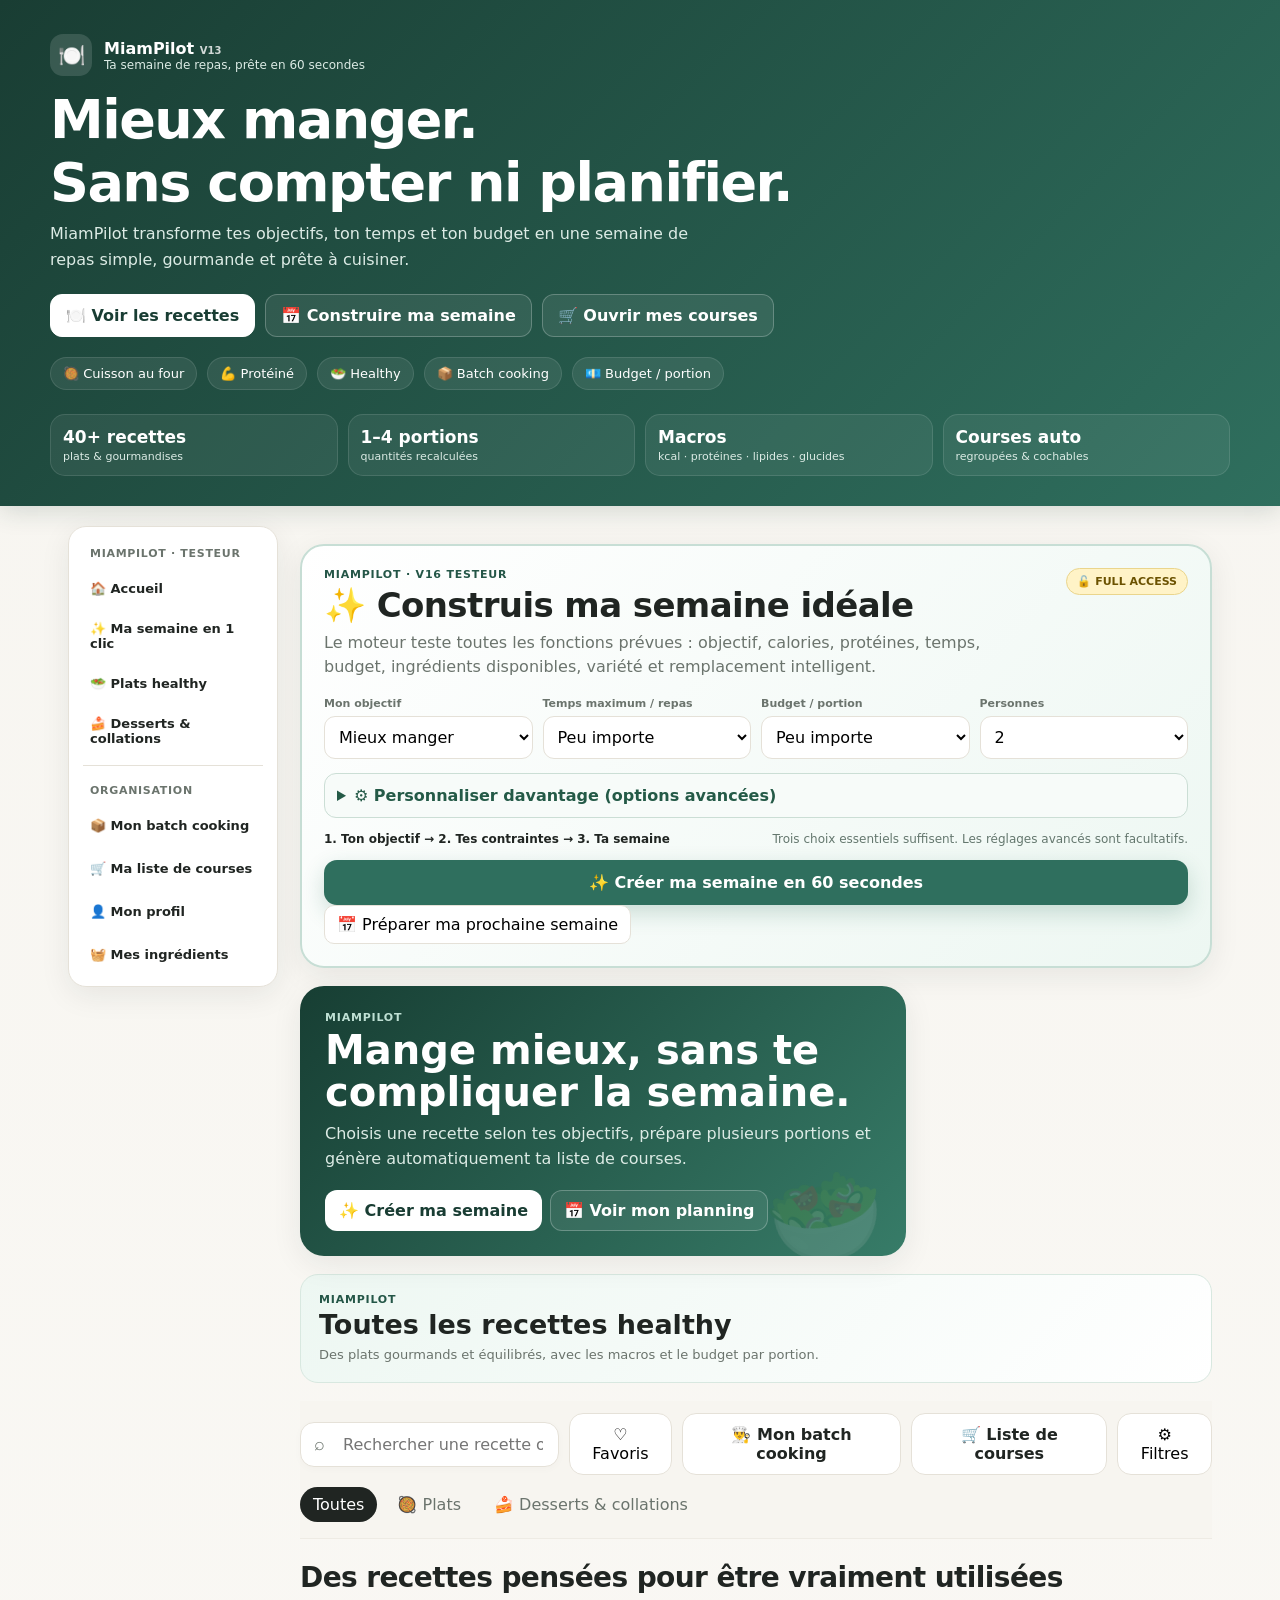
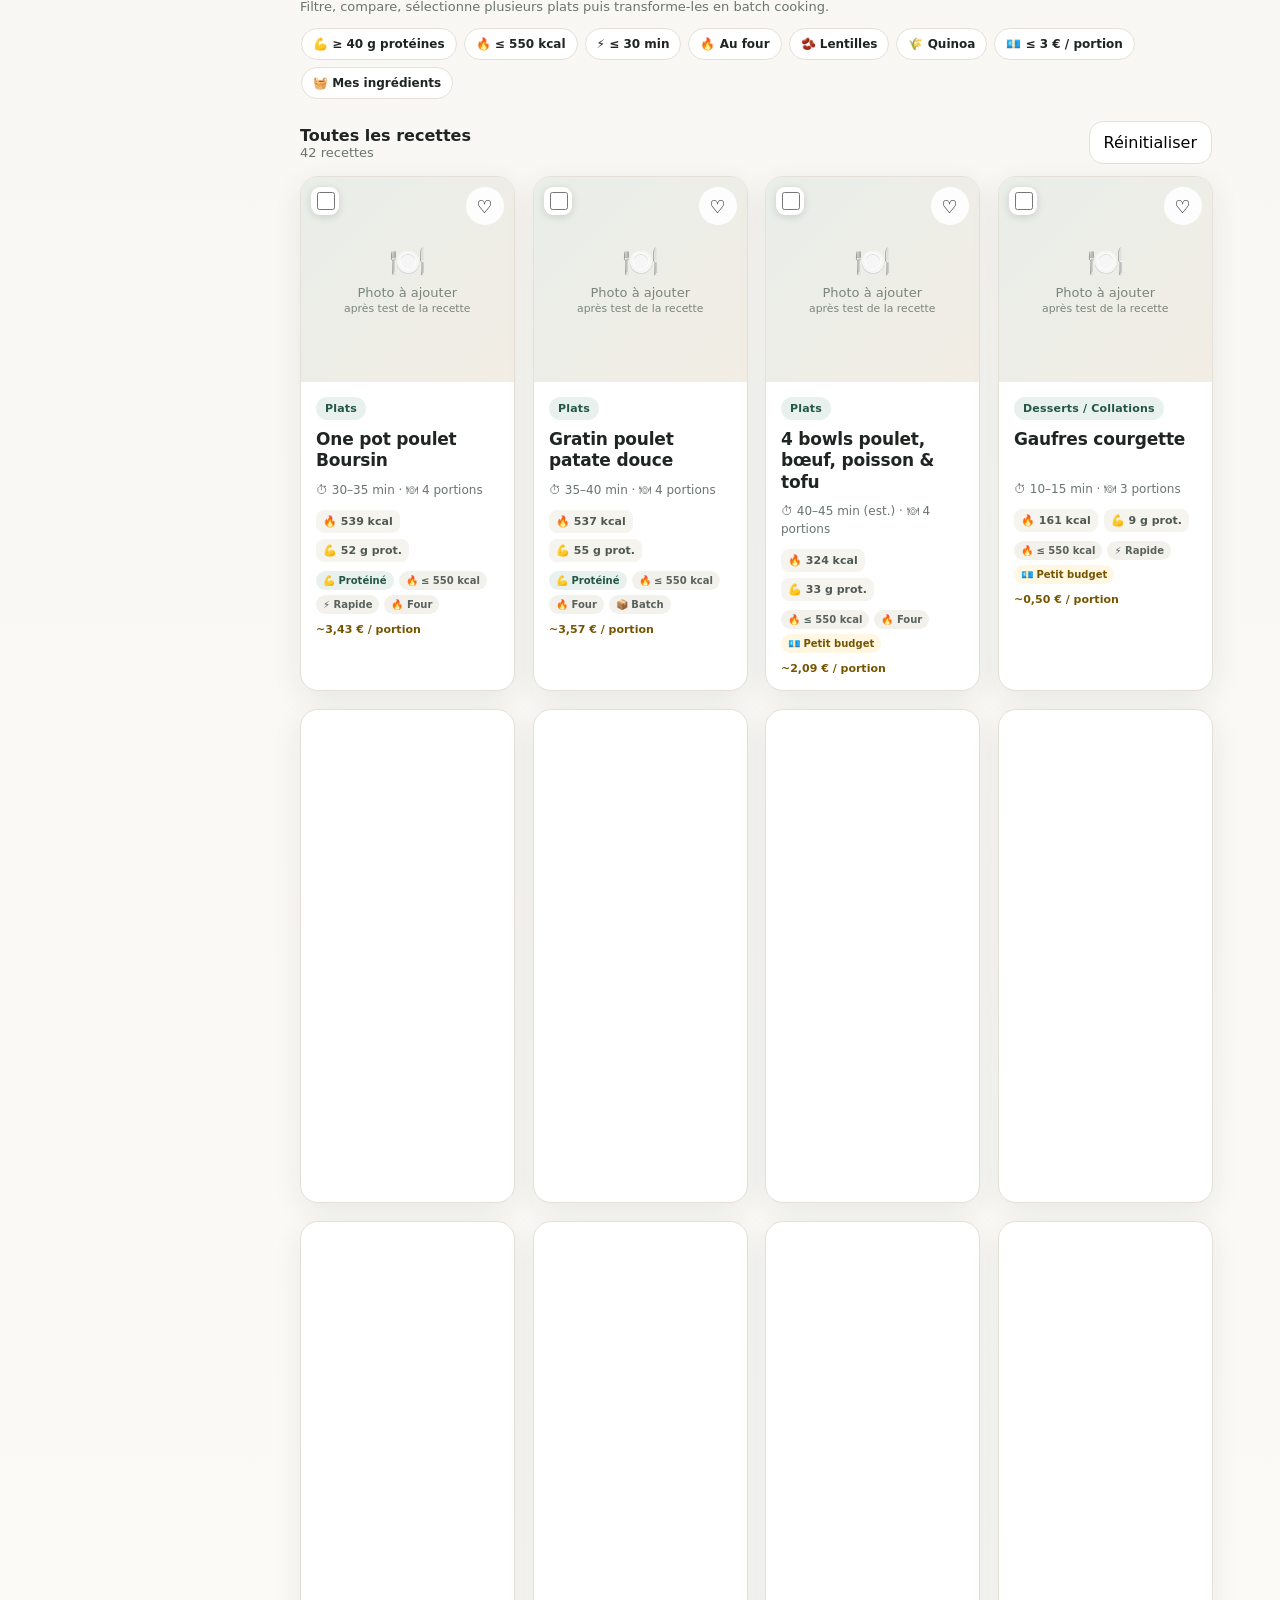
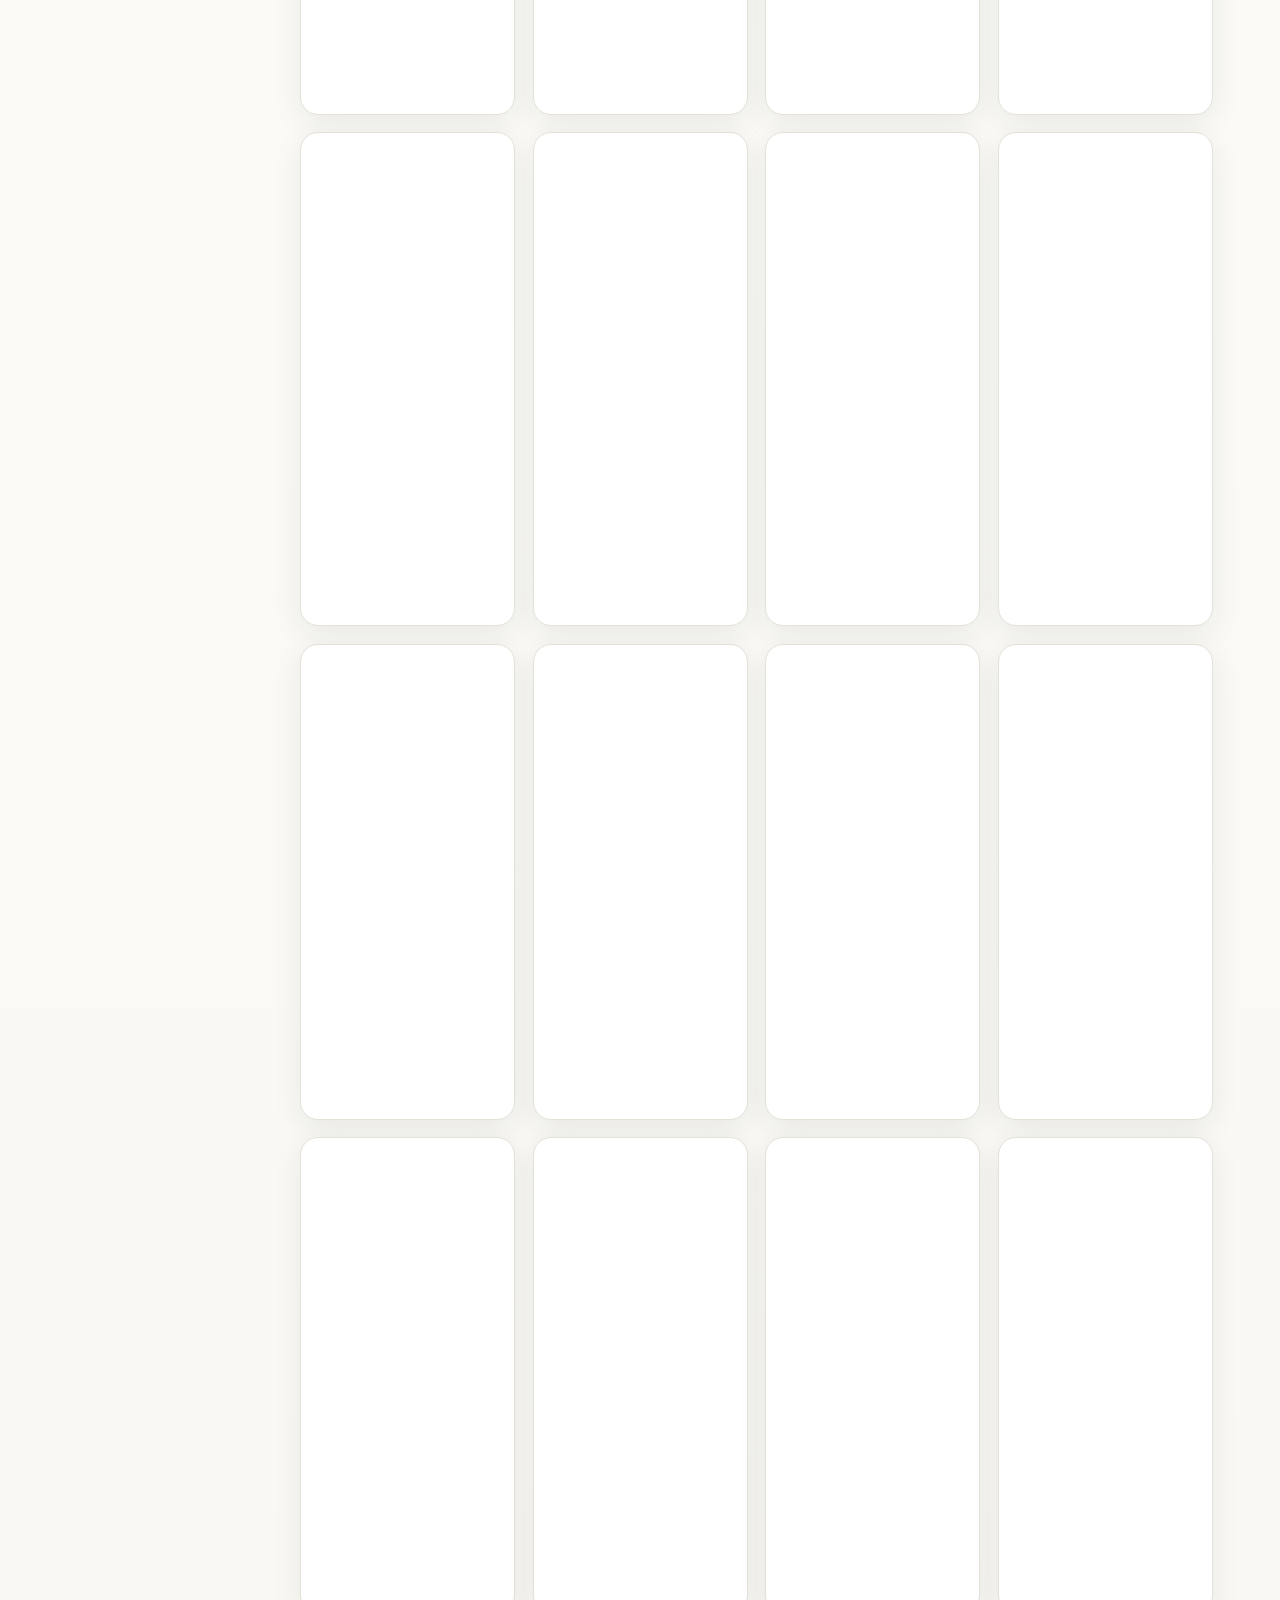
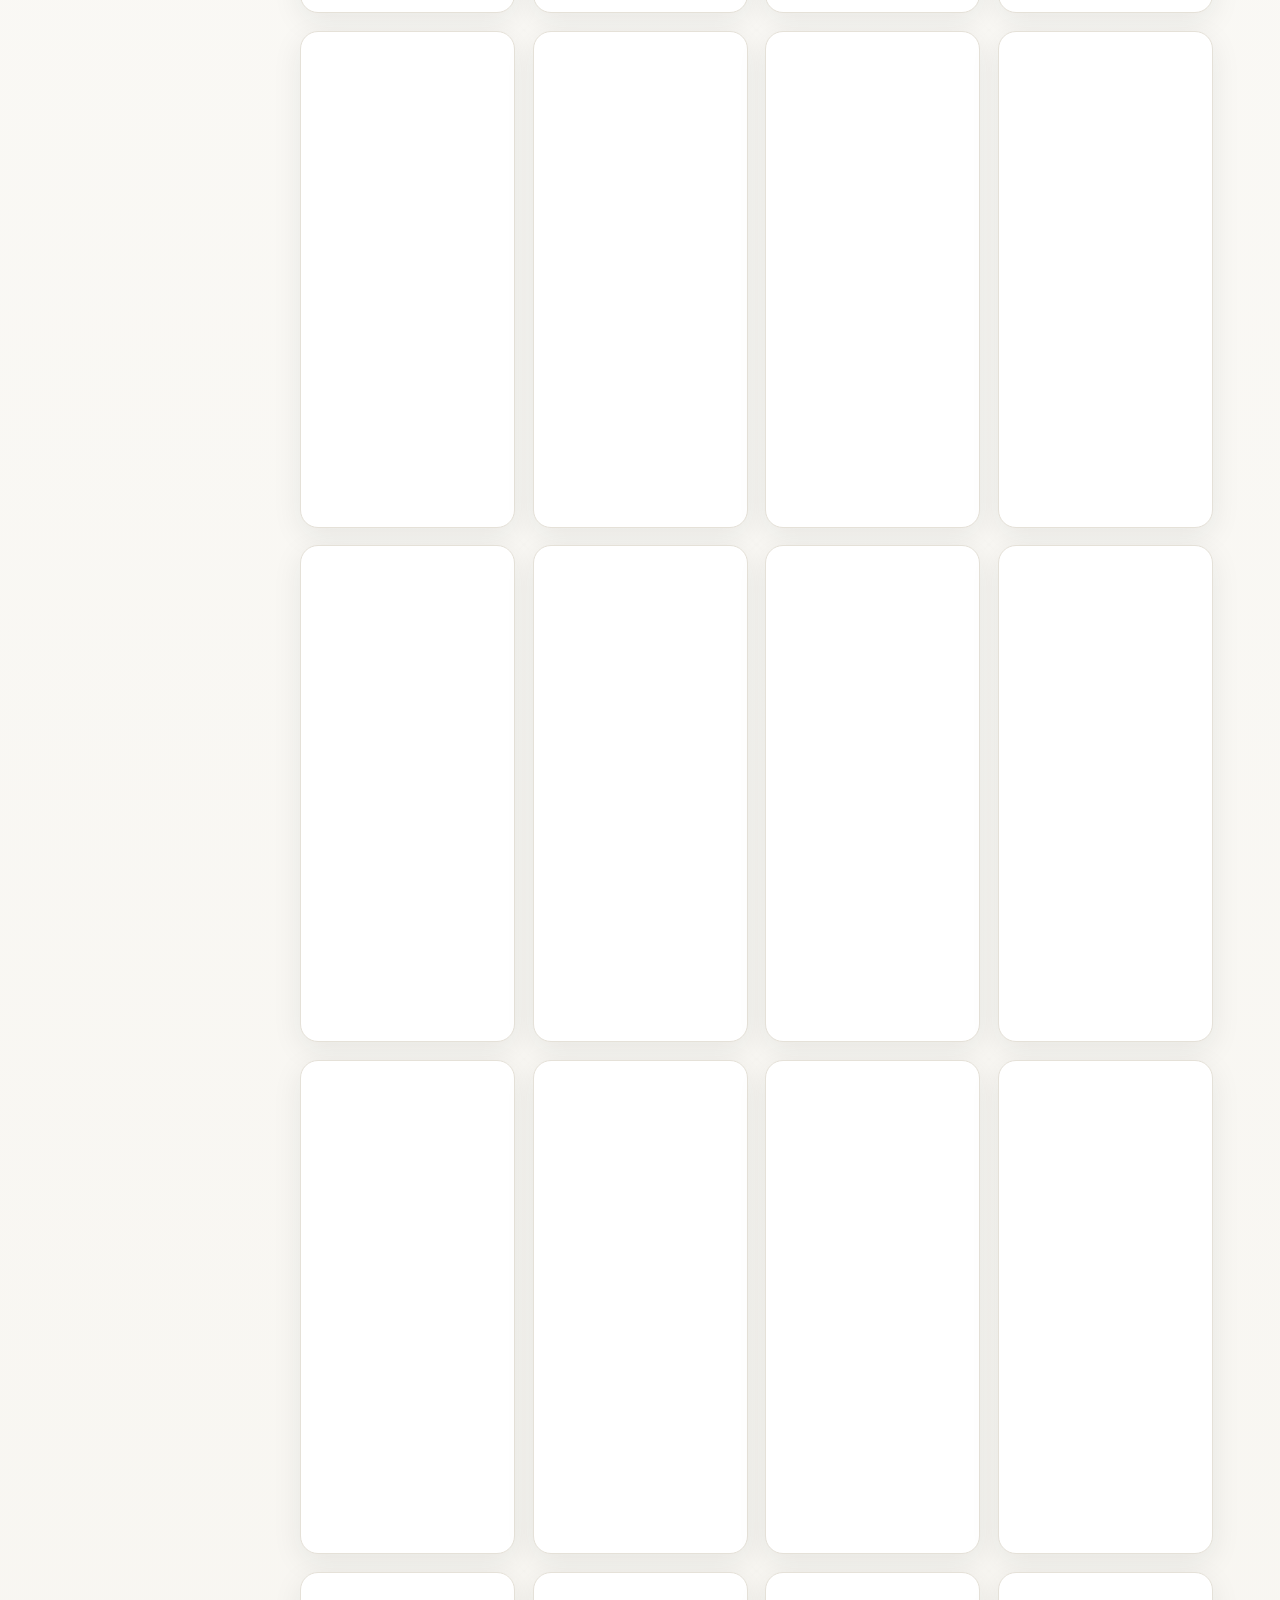
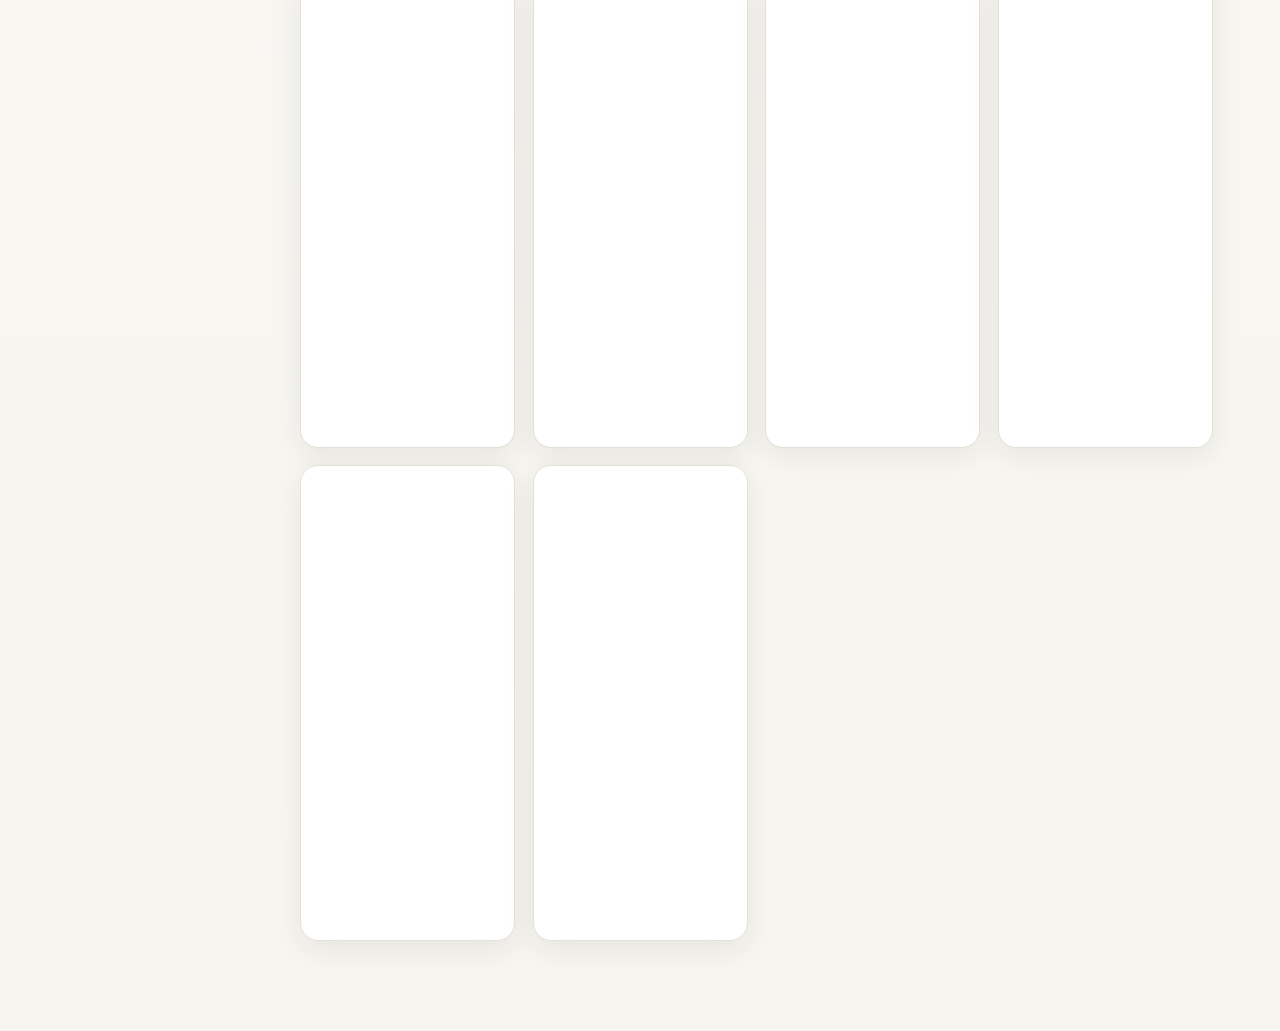
==== commit 17485d2c: "Add oat almond dark chocolate biscuits to desserts" ====
--- a/index.html
+++ b/index.html
@@ -187,6 +187,7 @@
 
 <script>
 const recipes = [{"title":"One pot poulet Boursin","category":"Plats","servings":4,"time":"30–35 min","temp":"200 °C","ingredients":[["Blanc de poulet","600","g"],["Courgettes","600","g"],["Tomates cerises","500","g"],["Boursin ail et fines herbes","150","g"],["Pâtes crues","200","g"],["Parmesan","20","g"],["Huile d’olive","5","g"]],"seasoning":"Sel, poivre, ail, paprika","steps":"Mettre poulet, courgettes, tomates et Boursin dans un plat. Cuire environ 25 min à 200 °C. Pendant ce temps, cuire les pâtes. Mélanger le contenu du plat pour former la sauce, ajouter les pâtes et le parmesan, puis remettre 5–7 min au four pour gratiner.","note":"Données de cuisson reprises de la recette ; durée totale estimée."},{"title":"Gratin poulet patate douce","category":"Plats","servings":4,"time":"35–40 min","temp":"190 °C","ingredients":[["Patate douce cuite","600","g"],["Bœuf haché 5 %","500","g"],["Œufs","6","pièce"],["Épinards","200","g"],["Champignons","100","g"],["Poivron rouge","1","pièce"],["Skyr","400","g"],["Mozzarella râpée","50","g"]],"seasoning":"Sel, poivre, paprika","steps":"Proposition : faire revenir le bœuf avec les champignons, le poivron et les épinards. Mélanger les œufs et le skyr, puis incorporer la patate douce et le mélange de viande/légumes. Parsemer de mozzarella et cuire 35–40 min à 190 °C.","note":"Le pré-cuisson du bœuf et des légumes est une proposition pour sécuriser la cuisson et obtenir une meilleure texture."},{"title":"4 bowls poulet, bœuf, poisson & tofu","category":"Plats","servings":4,"time":"40–45 min (est.)","temp":"180 °C (est.)","ingredients":[["Courgette","600","g"],["Endive","280","g"],["Tomates pelées","400","g"],["Skyr","600","g"],["Ricotta","240","g"],["Concentré de tomate","4","c. à soupe"],["Eau","4","petites tasses"],["Mozzarella râpée","80","g"]],"seasoning":"Sel, poivre, ail en poudre, épices","steps":"Répartir la base dans 4 récipients en verre compatibles four. Ajouter : bowl 1 = 160 g poulet + 30 g quinoa ; bowl 2 = 150 g bœuf 5 % + 30 g lentilles corail ; bowl 3 = 200 g cabillaud + 30 g riz basmati ; bowl 4 = 200 g tofu ferme + 30 g boulgour. Couvrir de papier cuisson et cuire ensemble.","note":"Température et durée proposées car absentes de la source. Les récipients doivent être explicitement compatibles avec le four et éviter tout choc thermique.","variants":{"Poulet + quinoa":[["Poulet","160","g"],["Quinoa cru","30","g"]],"Bœuf + lentilles":[["Bœuf haché 5 %","150","g"],["Lentilles corail crues","30","g"]],"Cabillaud + riz":[["Cabillaud","200","g"],["Riz basmati cru","30","g"]],"Tofu + boulgour":[["Tofu ferme","200","g"],["Boulgour cru","30","g"]]}},{"title":"Gaufres courgette","category":"Desserts / Collations","servings":3,"time":"10–15 min","temp":"Gaufrier","ingredients":[["Courgette pelée","1","pièce"],["Œufs","2","pièce"],["Farine d’avoine","80","g"]],"seasoning":"Curry ou cumin, sel, poivre","steps":"Mixer tous les ingrédients. Cuire dans un gaufrier jusqu’à obtenir des gaufres dorées. Version salée : cottage cheese, saumon fumé, tomates, ciboulette. Version sucrée-salée : cottage cheese + 1 c. à soupe de beurre de cacahuète.","note":"3 gaufres ; environ 160 kcal et 9 g de protéines par gaufre selon la source."},{"title":"One pot pasta poulet tomate","category":"Plats","servings":4,"time":"35–45 min (est.)","temp":"200 °C (est.)","ingredients":[["Pâtes complètes crues","200","g"],["Blanc de poulet","500","g"],["Courgettes","500","g"],["Oignon rouge","1","pièce"],["Pulpe de tomate","400","g"],["Concentré de tomate","2","c. à café"],["Eau","300","ml"],["Feta","150","g"],["Mozzarella râpée","50","g"]],"seasoning":"Sel, ail en poudre, curry","steps":"Mettre tous les ingrédients dans un plat allant au four et mélanger. Proposition : couvrir pour les 25 premières minutes, puis découvrir et poursuivre 10–20 min. Vérifier que les pâtes sont tendres et le poulet bien cuit.","note":"Température, durée et couverture proposées car absentes de la source. La source annonce environ 47 g de protéines par portion."},{"title":"Crumble fruits protéiné","category":"Desserts / Collations","servings":3,"time":"20 min + 4 h de repos","temp":"160 puis 200 °C","ingredients":[["Pomme","1","pièce"],["Poire","1","pièce"],["Banane","1","pièce"],["Flocons d’avoine","90","g"],["Œufs","3","pièce"],["Beurre de cacahuète","50","g"],["Whey vanille","30","g"],["Miel","1","c. à café"]],"seasoning":"Cannelle","steps":"Répartir les fruits dans 3 ramequins avec cannelle et miel. Cuire 10 min à 160 °C. Émietter la croûte pour former des clusters, puis cuire 10 min à 200 °C. Laisser refroidir et réfrigérer au moins 4 h.","note":"Environ 23 g de protéines par portion selon la source."},{"title":"One pot pasta poulet épinards","category":"Plats","servings":4,"time":"35–45 min (est.)","temp":"200 °C (est.)","ingredients":[["Pâtes complètes","200","g"],["Blanc de poulet","500","g"],["Épinards","300","g"],["Tomates pelées","400","g"],["Coulis de tomate","200","g"],["Eau","300","ml"],["Cottage cheese","250","g"],["Cheddar","40","g"]],"seasoning":"Sel, poivre, curry","steps":"Mettre les pâtes, poulet, tomates, coulis et eau dans un plat. Proposition : cuire à 200 °C environ 35–45 min, mélanger à mi-cuisson, puis ajouter les épinards, le cottage cheese et le cheddar en fin de cuisson.","note":"Cuisson au four proposée car la température et la durée ne sont pas indiquées. La source annonce environ 470 kcal, 49 g protéines, 44 g glucides et 10 g lipides par portion."},{"title":"Gâteau chocolat courgette","category":"Desserts / Collations","servings":5,"time":"25–30 min","temp":"180 °C","ingredients":[["Courgette","1","pièce"],["Œufs","2","pièce"],["Beurre de cacahuète","30","g"],["Pépites de chocolat","20","g"]],"seasoning":"","steps":"Mixer la courgette, les œufs et le beurre de cacahuète. Ajouter les pépites. Verser dans un moule et cuire 25–30 min à 180 °C. Laisser refroidir.","note":"Environ 91 kcal, 4,7 g protéines, 4,8 g glucides et 6,3 g lipides par part selon la source."},{"title":"Pasta bowl poulet légumes","category":"Plats","servings":4,"time":"35–45 min (adaptation four, est.)","temp":"200 °C (adaptation, est.)","ingredients":[["Spaghetti complets","200","g"],["Blanc de poulet","400","g"],["Carottes","400","g"],["Champignons","200","g"],["Oignon","100","g"],["Épinards","300","g"],["Tomates pelées","400","g"],["Feta","200","g"],["Lait de coco léger","150","ml"],["Eau","200","ml"]],"seasoning":"Sel, poivre, paprika, curry","steps":"Mettre les ingrédients dans un grand plat, à l’exception des épinards et de la feta. Cuire 35–45 min à 200 °C en mélangeant à mi-cuisson. Ajouter les épinards en fin de cuisson, puis la feta. Mélanger pour obtenir une sauce crémeuse.","note":""},{"title":"Granola patate douce","category":"Desserts / Collations","servings":8,"time":"25 min","temp":"170 puis 200 °C","ingredients":[["Patate douce cuite","300","g"],["Flocons d’avoine","200","g"],["Beurre de cacahuète","50","g"],["Sirop d’érable","50","g"],["Whey vanille","60","g"]],"seasoning":"","steps":"Mélanger tous les ingrédients. Cuire 10 min à 170 °C. Former des clusters puis poursuivre 15 min à 200 °C. Laisser refroidir complètement.","note":"La source ne donne pas le nombre de portions. 8 portions est une proposition de base de calcul pour permettre la conversion des quantités."},{"title":"Muffins courgette banane","category":"Desserts / Collations","servings":9,"time":"18–22 min (est.)","temp":"180 °C (est.)","ingredients":[["Courgette","200","g"],["Banane","1","pièce"],["Œufs","2","pièce"],["Poudre d’amande","50","g"],["Whey vanille VITASTRONG","30","g"]],"seasoning":"Garniture au choix : myrtilles, framboises ou pépites de chocolat","steps":"Mélanger les ingrédients, répartir dans 9 moules à muffins et cuire environ 18–22 min à 180 °C. Vérifier la cuisson au centre.","note":"Temps et température proposés car absents de la source. La quantité de garniture n’est pas fournie ; elle reste libre."},{"title":"Brownie express protéiné","category":"Desserts / Collations","servings":1,"time":"2 min","temp":"Micro-ondes","ingredients":[["Œuf","1","pièce"],["Yaourt grec","100","g"],["Cacao non sucré","10","g"],["Whey vanille","30","g"],["Miel ou sirop d’érable","1","c. à café"]],"seasoning":"","steps":"Mélanger tous les ingrédients dans un bol. Cuire 2 min au micro-ondes. Adapter de quelques secondes selon la puissance de l’appareil.","note":"Environ 290 kcal et 42 g de protéines selon la source."},{"title":"Mini quiches bœuf ou poulet","category":"Plats","servings":4,"time":"30 min","temp":"200 °C","ingredients":[["Œufs","2","pièce"],["Skyr 0 %","250","g"],["Mozzarella râpée","20","g"]],"seasoning":"Sel, poivre, paprika pour bœuf ; curry, sel, poivre pour poulet","steps":"Base commune pour 4 portions. Version bœuf : 150 g de bœuf haché 5 % + 150 g d’épinards. Version poulet : 150 g de poulet + 200 g de courgette. Proposition : répartir la base dans les moules, ajouter la garniture choisie, mélanger, parsemer de mozzarella et cuire 30 min à 200 °C.","note":"La recette donne 2 portions bœuf/épinards et 2 portions poulet/courgette. Le choix de garniture est disponible dans le sélecteur.","variants":{"Bœuf + épinards":[["Bœuf haché 5 %","150","g"],["Épinards","150","g"]],"Poulet + courgette":[["Blanc de poulet","150","g"],["Courgette","200","g"]]}},{"title":"Batch cooking poulet & légumes","category":"Plats","servings":4,"time":"30–35 min (proposition)","temp":"200 °C (proposition)","ingredients":[["Blanc de poulet","500","g"],["Pommes de terre","500","g"],["Concombre","1","pièce"],["Carottes","3","pièce"],["Tomates","3","pièce"],["Oignon rouge","1","pièce"],["Avocat","1","pièce"],["Sucrine","1","pièce"],["Abricots","2","pièce"],["Skyr","250","g"],["Moutarde","1","c. à soupe"],["Citron","1/2","pièce"],["Miel","1","c. à café"],["Sauce soja","1","c. à soupe"]],"seasoning":"Curry, cumin, sel, poivre, un peu d’huile d’olive","steps":"Proposition : cuire le poulet assaisonné 20–25 min à 200 °C. Cuire les pommes de terre en quartiers environ 30–35 min à 200 °C. Préparer séparément les crudités et la sauce skyr/moutarde/citron/miel/soja. Conserver les éléments séparés et composer les assiettes au moment du repas.","note":"Les quantités de légumes, sauce, température et temps n’étaient pas précisés : les valeurs affichées sont des propositions pour 4 repas."},{"title":"One pot poulet moutarde","category":"Plats","servings":4,"time":"40–45 min","temp":"200 °C","kcal":475,"protein":43,"ingredients":[["Blanc de poulet","600","g"],["Pommes de terre","900","g"],["Champignons","400","g"],["Crème légère 12 %","200","g"],["Moutarde de Dijon","40","g"],["Oignon","150","g"],["Huile d’olive","10","g"]],"seasoning":"Sel, poivre, ail, thym","steps":"Couper les pommes de terre en petits quartiers et les déposer dans un grand plat. Ajouter oignon et champignons. Mélanger la crème, la moutarde et les épices, puis enrober le poulet de cette sauce. Ajouter le poulet au plat, arroser avec l’huile et cuire 40–45 min à 200 °C. Mélanger à mi-cuisson. Si la sauce épaissit trop, ajouter 2–3 c. à soupe d’eau.","note":"Environ 475 kcal et 43 g de protéines par portion. Plat volontairement très saucé pour éviter l’effet poulet sec."},{"title":"One pot pasta poulet mozzarella","category":"Plats","servings":4,"time":"35–40 min","temp":"200 °C","kcal":539,"protein":50,"ingredients":[["Blanc de poulet","600","g"],["Pâtes crues","220","g"],["Tomates concassées","500","g"],["Mozzarella râpée","100","g"],["Oignon","120","g"],["Fromage frais léger","120","g"],["Eau","300","ml"],["Huile d’olive","10","g"]],"seasoning":"Sel, poivre, ail, basilic, paprika","steps":"Mettre les pâtes crues, les tomates, l’oignon émincé et l’eau dans un grand plat. Ajouter le poulet en morceaux assaisonné. Mélanger et couvrir. Cuire 25 min à 200 °C. Mélanger, ajouter le fromage frais et la mozzarella, puis poursuivre 10–15 min découvert. Vérifier que les pâtes sont tendres et le poulet bien cuit.","note":"Environ 539 kcal et 50 g de protéines par portion. La sauce tomate + fromage frais garde les pâtes moelleuses."},{"title":"Gratin œufs patate douce","category":"Plats","servings":4,"time":"40–45 min","temp":"190 °C","kcal":460,"protein":22,"ingredients":[["Patate douce","700","g"],["Pommes de terre","300","g"],["Œufs","8","pièce"],["Épinards","400","g"],["Feta","150","g"],["Skyr","300","g"],["Poivron rouge","200","g"],["Huile d’olive","20","g"]],"seasoning":"Sel, poivre, paprika, ail","steps":"Couper les patates douces et pommes de terre en petits dés. Les mélanger avec l’huile et cuire 20 min à 190 °C. Ajouter les épinards et le poivron. Battre les œufs avec le skyr, assaisonner puis verser dans le plat. Émietter la feta dessus et poursuivre 20–25 min jusqu’à ce que le centre soit pris.","note":"Environ 460 kcal et 22 g de protéines par portion. La base œufs + skyr donne une texture de flan gratiné, sans être sèche."},{"title":"One pot poulet curry coco","category":"Plats","servings":4,"time":"40–45 min","temp":"190 °C","kcal":515,"protein":43,"ingredients":[["Blanc de poulet","600","g"],["Riz basmati cru","220","g"],["Lait de coco léger","300","ml"],["Tomates concassées","400","g"],["Poivron","200","g"],["Oignon","150","g"],["Petits pois","150","g"],["Eau","250","ml"],["Huile d’olive","10","g"]],"seasoning":"Curry, paprika, ail, sel, poivre","steps":"Dans un grand plat, mélanger le riz cru, tomates, lait de coco, eau, oignon et poivron. Ajouter le poulet en morceaux et les petits pois. Couvrir hermétiquement avec un couvercle ou du papier aluminium et cuire 30 min à 190 °C. Mélanger, vérifier la cuisson du riz et poursuivre 10–15 min si nécessaire. Laisser reposer 5 min avant de servir.","note":"Environ 515 kcal et 43 g de protéines par portion. Le lait de coco et la tomate forment une sauce qui évite un riz sec."},{"title":"One pot poulet fajitas","category":"Plats","servings":4,"time":"40–45 min","temp":"200 °C","kcal":538,"protein":49,"ingredients":[["Blanc de poulet","600","g"],["Riz basmati cru","220","g"],["Poivrons","400","g"],["Tomates concassées","400","g"],["Oignon rouge","150","g"],["Cheddar râpé","60","g"],["Skyr","150","g"],["Eau","300","ml"],["Huile d’olive","10","g"]],"seasoning":"Paprika fumé, cumin, ail, piment doux, sel","steps":"Mélanger le riz cru, les tomates et l’eau dans le plat. Ajouter les poivrons et l’oignon émincés puis le poulet en dés fortement assaisonné. Couvrir et cuire 30 min à 200 °C. Mélanger, ajouter le cheddar et poursuivre 8–10 min découvert. Servir avec une cuillerée de skyr assaisonné au citron.","note":"Environ 538 kcal et 49 g de protéines par portion. Le skyr apporte une touche fraîche et crémeuse sans alourdir le plat."},{"title":"One pot gnocchi poulet pesto","category":"Plats","servings":4,"time":"30–35 min","temp":"200 °C","kcal":537,"protein":46,"ingredients":[["Blanc de poulet","600","g"],["Gnocchi","450","g"],["Courgettes","500","g"],["Tomates cerises","300","g"],["Fromage frais léger","150","g"],["Pesto","50","g"],["Parmesan","20","g"],["Eau","100","ml"]],"seasoning":"Sel, poivre, ail, basilic","steps":"Mettre les gnocchi, les courgettes en demi-rondelles, les tomates et le poulet en morceaux dans un plat. Mélanger le fromage frais, le pesto et l’eau puis répartir dessus. Cuire 25 min à 200 °C. Mélanger, parsemer de parmesan et gratiner encore 5–10 min.","note":"Environ 537 kcal et 46 g de protéines par portion. Les gnocchi cuisent directement dans la sauce crémeuse."},{"title":"Gratin poulet parmesan","category":"Plats","servings":4,"time":"40–45 min","temp":"200 °C","kcal":542,"protein":51,"ingredients":[["Blanc de poulet","600","g"],["Aubergine","500","g"],["Tomates concassées","500","g"],["Mozzarella","100","g"],["Panko ou chapelure","50","g"],["Pâtes crues","180","g"],["Parmesan","20","g"],["Eau","250","ml"],["Huile d’olive","10","g"]],"seasoning":"Sel, poivre, ail, origan","steps":"Mettre les pâtes, tomates et eau au fond du plat. Ajouter l’aubergine en dés et le poulet assaisonné. Cuire couvert 30 min à 200 °C. Mélanger puis répartir mozzarella, parmesan et chapelure sur le dessus. Ajouter un filet d’huile et gratiner 10–15 min découvert.","note":"Environ 542 kcal et 51 g de protéines par portion. Le gratin croustillant apporte le côté gourmand sans nécessiter de friture."},{"title":"One pot shakshuka pois chiches","category":"Plats","servings":4,"time":"40–45 min","temp":"200 °C","kcal":470,"protein":19,"ingredients":[["Œufs","8","pièce"],["Pois chiches cuits égouttés","400","g"],["Pommes de terre","500","g"],["Tomates concassées","700","g"],["Poivron","300","g"],["Oignon","150","g"],["Feta","80","g"],["Huile d’olive","10","g"]],"seasoning":"Cumin, paprika fumé, ail, piment doux, sel, poivre","steps":"Couper les pommes de terre en petits dés et les cuire 20 min à 200 °C avec l’huile. Ajouter oignon, poivron, tomates et pois chiches, assaisonner et poursuivre 12–15 min. Former 8 petits creux, casser les œufs dedans, parsemer de feta et remettre 7–10 min, jusqu’à ce que les blancs soient pris et les jaunes encore légèrement coulants.","note":"Environ 470 kcal et 19 g de protéines par portion. Un plat végétarien consistant, très parfumé et naturellement en sauce."},{"title":"One pot poulet tikka","category":"Plats","servings":4,"time":"40–45 min","temp":"190 °C","kcal":522,"protein":50,"ingredients":[["Blanc de poulet","600","g"],["Riz basmati cru","220","g"],["Tomates concassées","500","g"],["Skyr","250","g"],["Lait de coco léger","150","ml"],["Oignon","150","g"],["Petits pois","150","g"],["Eau","250","ml"],["Huile d’olive","10","g"]],"seasoning":"Curry, garam masala, paprika, ail, gingembre, sel","steps":"Mélanger riz, tomates, eau, lait de coco, oignon et épices dans un plat. Ajouter le poulet en morceaux et les petits pois. Couvrir et cuire 30 min à 190 °C. Mélanger puis poursuivre 10 min si nécessaire. Incorporer le skyr hors du four ou juste après cuisson pour obtenir une sauce très crémeuse.","note":"Environ 522 kcal et 50 g de protéines par portion. Ajouter le skyr à la fin évite qu’il ne tranche et donne une sauce façon tikka masala légère."},{"title":"Gratin poulet courgette chèvre","category":"Plats","servings":4,"time":"40–45 min","temp":"190 °C","kcal":455,"protein":48,"ingredients":[["Blanc de poulet","500","g"],["Œufs","6","pièce"],["Skyr","400","g"],["Courgettes","500","g"],["Fromage de chèvre","90","g"],["Pommes de terre","700","g"],["Oignon","120","g"],["Huile d’olive","10","g"]],"seasoning":"Sel, poivre, herbes de Provence, ail","steps":"Couper les pommes de terre en petits dés et les courgettes en demi-rondelles. Mélanger avec l’oignon et l’huile puis précuire 20 min à 190 °C. Ajouter le poulet en petits dés. Battre œufs et skyr avec les herbes, verser dans le plat et répartir le chèvre émietté. Cuire encore 20–25 min jusqu’à ce que la quiche soit bien prise.","note":"Environ 455 kcal et 48 g de protéines par portion. La base skyr + œufs reste moelleuse et remplace avantageusement une pâte."},{"title":"One pot poulet lentilles corail curry","category":"Plats","servings":4,"time":"40–45 min","temp":"190 °C","kcal":505,"protein":48,"ingredients":[["Blanc de poulet","600","g"],["Lentilles corail crues","180","g"],["Tomates concassées","400","g"],["Lait de coco léger","250","ml"],["Courgette","400","g"],["Oignon","150","g"],["Eau","250","ml"],["Huile d’olive","10","g"]],"seasoning":"Curry, paprika, ail, gingembre, sel, poivre","steps":"Mettre les lentilles corail, tomates, lait de coco, eau, oignon et courgette en dés dans un grand plat. Ajouter le poulet en morceaux et les épices. Mélanger, couvrir hermétiquement et cuire 30 min à 190 °C. Mélanger puis poursuivre 8–12 min découvert, jusqu’à ce que les lentilles soient fondantes et le poulet bien cuit. Laisser reposer 5 min.","note":"Environ 505 kcal et 48 g de protéines par portion. Les lentilles épaississent naturellement la sauce et gardent le plat moelleux."},{"title":"One pot quinoa poulet tomate mozzarella","category":"Plats","servings":4,"time":"40–45 min","temp":"190 °C","kcal":510,"protein":49,"ingredients":[["Blanc de poulet","600","g"],["Quinoa cru","200","g"],["Tomates concassées","500","g"],["Courgettes","400","g"],["Mozzarella râpée","100","g"],["Oignon","120","g"],["Eau","350","ml"],["Huile d’olive","10","g"]],"seasoning":"Ail, paprika, basilic, sel, poivre","steps":"Rincer le quinoa puis le mettre dans un grand plat avec les tomates, l’eau, l’oignon et les courgettes. Ajouter le poulet en morceaux et assaisonner. Couvrir et cuire 30 min à 190 °C. Mélanger, vérifier que le quinoa est tendre, puis ajouter la mozzarella. Cuire encore 8–10 min découvert pour gratiner.","note":"Environ 510 kcal et 49 g de protéines par portion. La tomate et le fromage évitent un quinoa sec."},{"title":"Gratin lentilles corail poulet feta","category":"Plats","servings":4,"time":"40–45 min","temp":"190 °C","kcal":485,"protein":48,"ingredients":[["Blanc de poulet","600","g"],["Lentilles corail crues","180","g"],["Tomates concassées","500","g"],["Épinards","300","g"],["Skyr","250","g"],["Feta","80","g"],["Oignon","150","g"],["Eau","300","ml"],["Huile d’olive","10","g"]],"seasoning":"Cumin, paprika, ail, origan, sel, poivre","steps":"Mettre les lentilles, tomates, eau, oignon et épinards dans un plat. Ajouter le poulet en petits morceaux et les épices. Couvrir et cuire 30 min à 190 °C. Mélanger, incorporer le skyr, puis émietter la feta dessus. Poursuivre 8–10 min découvert.","note":"Environ 485 kcal et 48 g de protéines par portion. Le skyr apporte une texture crémeuse sans rendre le plat lourd."},{"title":"One pot quinoa poulet courgette chèvre","category":"Plats","servings":4,"time":"40–45 min","temp":"190 °C","kcal":500,"protein":49,"ingredients":[["Blanc de poulet","600","g"],["Quinoa cru","190","g"],["Courgettes","600","g"],["Tomates cerises","300","g"],["Fromage de chèvre","80","g"],["Fromage frais léger","100","g"],["Oignon","120","g"],["Eau","350","ml"],["Huile d’olive","10","g"]],"seasoning":"Herbes de Provence, ail, poivre, sel","steps":"Mettre le quinoa rincé, les courgettes, tomates, oignon et eau dans un grand plat. Ajouter le poulet en dés et assaisonner. Couvrir et cuire 30 min à 190 °C. Mélanger avec le fromage frais, répartir le chèvre et poursuivre 8–10 min découvert.","note":"Environ 500 kcal et 49 g de protéines par portion. Le duo fromage frais + chèvre apporte le côté gourmand sans avoir besoin de beaucoup de matière grasse."},{"title":"One pot dahl lentilles corail poulet","category":"Plats","servings":4,"time":"40 min","temp":"190 °C","kcal":495,"protein":47,"ingredients":[["Blanc de poulet","600","g"],["Lentilles corail crues","180","g"],["Tomates concassées","400","g"],["Lait de coco léger","250","ml"],["Épinards","250","g"],["Oignon","150","g"],["Eau","250","ml"],["Huile d’olive","10","g"]],"seasoning":"Curry, curcuma, cumin, gingembre, ail, sel","steps":"Mettre tous les ingrédients sauf les épinards dans un grand plat et mélanger. Couvrir hermétiquement et cuire 30 min à 190 °C. Mélanger, ajouter les épinards et poursuivre 8–10 min découvert. Laisser reposer quelques minutes pour que les lentilles finissent d’épaissir la sauce.","note":"Environ 495 kcal et 47 g de protéines par portion. Version très saucée, pratique si tu veux éviter les plats secs."},{"title":"One pot quinoa mexicain poulet cheddar","category":"Plats","servings":4,"time":"40–45 min","temp":"200 °C","kcal":525,"protein":50,"ingredients":[["Blanc de poulet","600","g"],["Quinoa cru","190","g"],["Haricots rouges cuits égouttés","240","g"],["Maïs","150","g"],["Tomates concassées","500","g"],["Poivrons","300","g"],["Cheddar râpé","60","g"],["Eau","250","ml"],["Huile d’olive","10","g"]],"seasoning":"Paprika fumé, cumin, ail, piment doux, sel, poivre","steps":"Mettre le quinoa rincé, tomates et eau dans un grand plat. Ajouter poivrons, haricots, maïs et poulet en dés. Assaisonner, couvrir et cuire 30 min à 200 °C. Mélanger, ajouter le cheddar et poursuivre 8–10 min découvert.","note":"Environ 525 kcal et 50 g de protéines par portion. Un plat façon burrito bowl, mais tout cuit ensemble au four."},{"title":"One pot lentilles corail œufs feta","category":"Plats","servings":4,"time":"40–45 min","temp":"200 °C","kcal":470,"protein":25,"ingredients":[["Lentilles corail crues","180","g"],["Œufs","8","pièce"],["Tomates concassées","600","g"],["Poivron rouge","300","g"],["Courgette","400","g"],["Feta","100","g"],["Oignon","150","g"],["Eau","300","ml"],["Huile d’olive","10","g"]],"seasoning":"Cumin, paprika fumé, ail, piment doux, sel, poivre","steps":"Mettre les lentilles, tomates, eau, poivron, courgette et oignon dans un plat. Cuire couvert 25–30 min à 200 °C. Mélanger puis former 8 creux et casser les œufs dedans. Parsemer de feta et remettre 8–10 min, jusqu’à ce que les blancs soient pris. Laisser reposer 5 min.","note":"Environ 470 kcal et 25 g de protéines par portion. Option végétarienne complète et bien en sauce."},{"title":"One pot quinoa pesto poulet mozzarella","category":"Plats","servings":4,"time":"35–40 min","temp":"200 °C","kcal":535,"protein":50,"ingredients":[["Blanc de poulet","600","g"],["Quinoa cru","180","g"],["Courgettes","500","g"],["Tomates cerises","350","g"],["Pesto","50","g"],["Mozzarella","100","g"],["Fromage frais léger","100","g"],["Eau","350","ml"],["Huile d’olive","5","g"]],"seasoning":"Ail, basilic, poivre, sel","steps":"Mettre le quinoa rincé, courgettes, tomates et eau dans le plat. Ajouter le poulet en morceaux et assaisonner. Mélanger le pesto avec le fromage frais puis répartir sur le plat. Couvrir et cuire 25–30 min à 200 °C. Mélanger, ajouter la mozzarella et gratiner 8–10 min découvert.","note":"Environ 535 kcal et 50 g de protéines par portion. Le pesto et la mozzarella donnent une vraie sensation de plat gourmand."}];
+recipes.push({"title":"Biscuits avoine, amandes & chocolat noir","category":"Desserts / Collations","servings":12,"time":"30 min + 15 min de repos","temp":"180 °C","ingredients":[["Flocons d’avoine fins","100","g"],["Œufs","2","pièce"],["Chocolat noir","60","g"],["Amandes effilées","50","g"],["Cassonade","30","g"],["Son d’avoine","10","g"]],"seasoning":"Sans beurre et sans farine de blé. Son d’avoine : 1 cuillère à soupe (environ 10 g).","steps":"Préchauffer le four à 180 °C. Mélanger les flocons d’avoine, les œufs, les amandes, la cassonade et le son d’avoine. Former 12 petits tas sur une plaque recouverte de papier cuisson, puis les aplatir avec les mains légèrement humides. Enfourner environ 12 à 15 minutes, jusqu’à légère coloration. Laisser refroidir sur une grille. Faire fondre le chocolat noir au bain-marie et tremper le dessous des biscuits. Réfrigérer environ 15 minutes pour figer le chocolat.","note":"Recette adaptée de Sainplement Healthy (sainplementhealthy.com/recette/biscuits-aux-flocons-avoine). 1 portion = 1 biscuit. Valeurs nutritionnelles indiquées par la source : environ 115 kcal, 3,8 g de protéines, 11,9 g de glucides et 5,8 g de lipides par biscuit. Conservation : jusqu’à 4 jours en boîte hermétique, au sec."});
 recipes.push({"title":"Muffins banane, avoine, amande & chocolat","photo":"[data-uri]","category":"Desserts / Collations","servings":9,"time":"35–40 min","temp":"180 °C","kcal":109,"protein":4.5,"carbs":11.6,"fat":4.9,"cost":0.27,"ingredients":[["Banane mûre","190","g"],["Flocons d’avoine mixés","80","g"],["Poudre d’amande","40","g"],["Œufs","2","pièce"],["Skyr nature","50","g"],["Pépites de chocolat noir","20","g"],["Levure chimique","6","g"]],"seasoning":"Vanille et pincée de sel (facultatif)","steps":"Préchauffer le four à 180 °C en chaleur tournante. Écraser les 190 g de banane à la fourchette (ne pas les mixer). Ajouter les 2 œufs et 50 g de skyr, mélanger. Incorporer les 80 g de flocons d’avoine finement mixés, les 40 g de poudre d’amande, les 6 g de levure et une pincée de sel. Incorporer les pépites de chocolat. Laisser reposer la pâte 8 à 10 minutes pour hydrater l’avoine. Répartir dans 9 moules à muffins, sans les remplir complètement. Cuire 25 à 30 minutes à 180 °C, en vérifiant dès 25 minutes : la lame ou un cure-dent au centre doit ressortir sans pâte crue, quelques miettes humides sont normales. Laisser refroidir 10 minutes dans les moules puis sur grille avant dégustation.","note":"Version V2 NON ENCORE TESTÉE, ajustée après dégustation de la V1 : intérieur trop humide et collant. Changements : avoine 50 → 80 g ; skyr 100 → 50 g ; levure 5 → 6 g ; repos de la pâte et cuisson adaptée. Base 9 muffins. Valeurs estimées par muffin : ~109 kcal, ~4,5 g protéines, ~11,6 g glucides, ~4,9 g lipides. Coût indicatif ~0,27 €/muffin (prix de magasin et marques variables). Attention : photo associée à la V1, non représentative de la V2. Conservation : 3 à 4 jours au réfrigérateur ou congélation.","version":"V2 — à tester"});
 recipes.push(
  {"title":"Cheesecake skyr fruits rouges","category":"Desserts / Collations","servings":4,"time":"30–35 min + refroidissement","temp":"170 °C","kcal":185,"protein":18,"ingredients":[["Skyr","400","g"],["Œufs","2","pièce"],["Compote de pommes sans sucre ajouté","120","g"],["Maïzena","20","g"],["Fruits rouges surgelés","200","g"],["Biscuits avoine","40","g"]],"seasoning":"Vanille, zeste de citron, édulcorant ou un peu de miel si besoin","steps":"Écraser les biscuits au fond d'un petit moule. Mélanger skyr, œufs, compote, maïzena et vanille. Verser sur la base, répartir les fruits rouges et cuire 30–35 min à 170 °C. Laisser refroidir puis placer au réfrigérateur quelques heures.","note":"Environ 185 kcal et 18 g de protéines par portion. Texture façon cheesecake, mais beaucoup plus légère."},
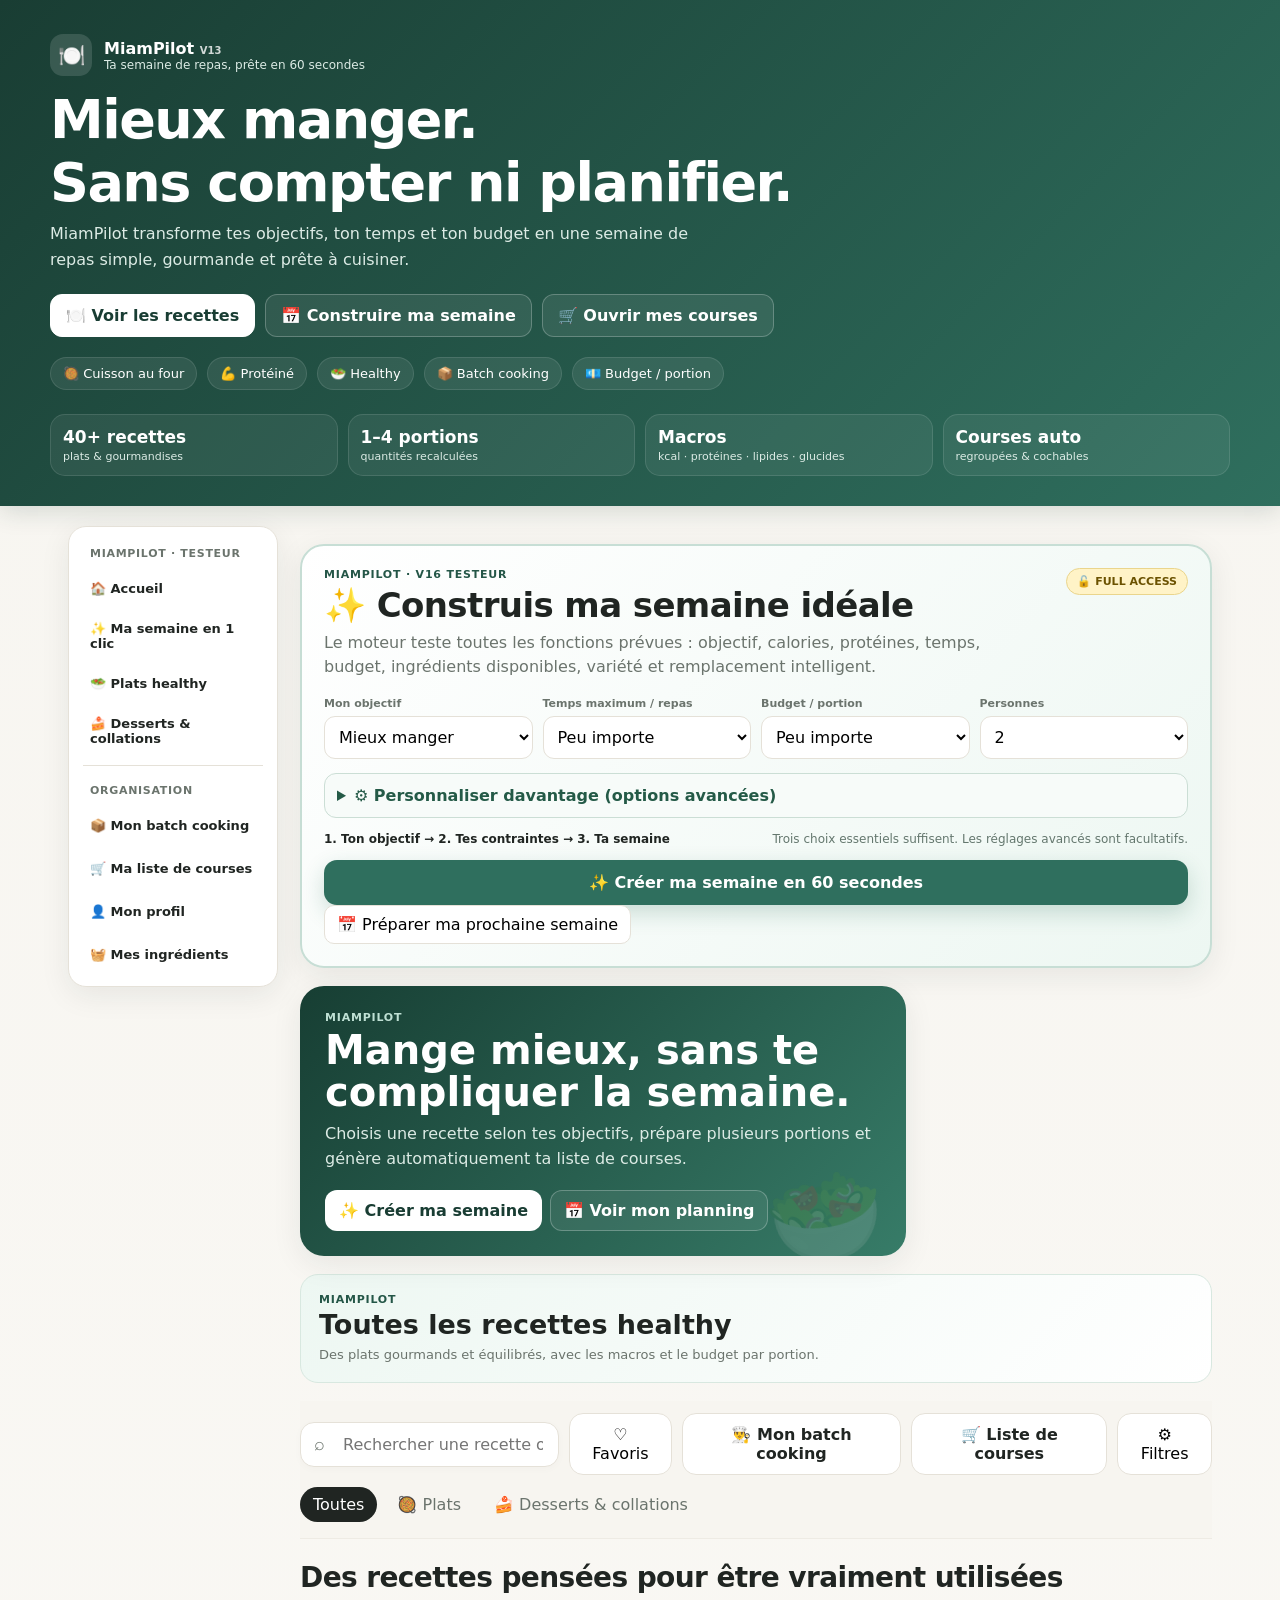
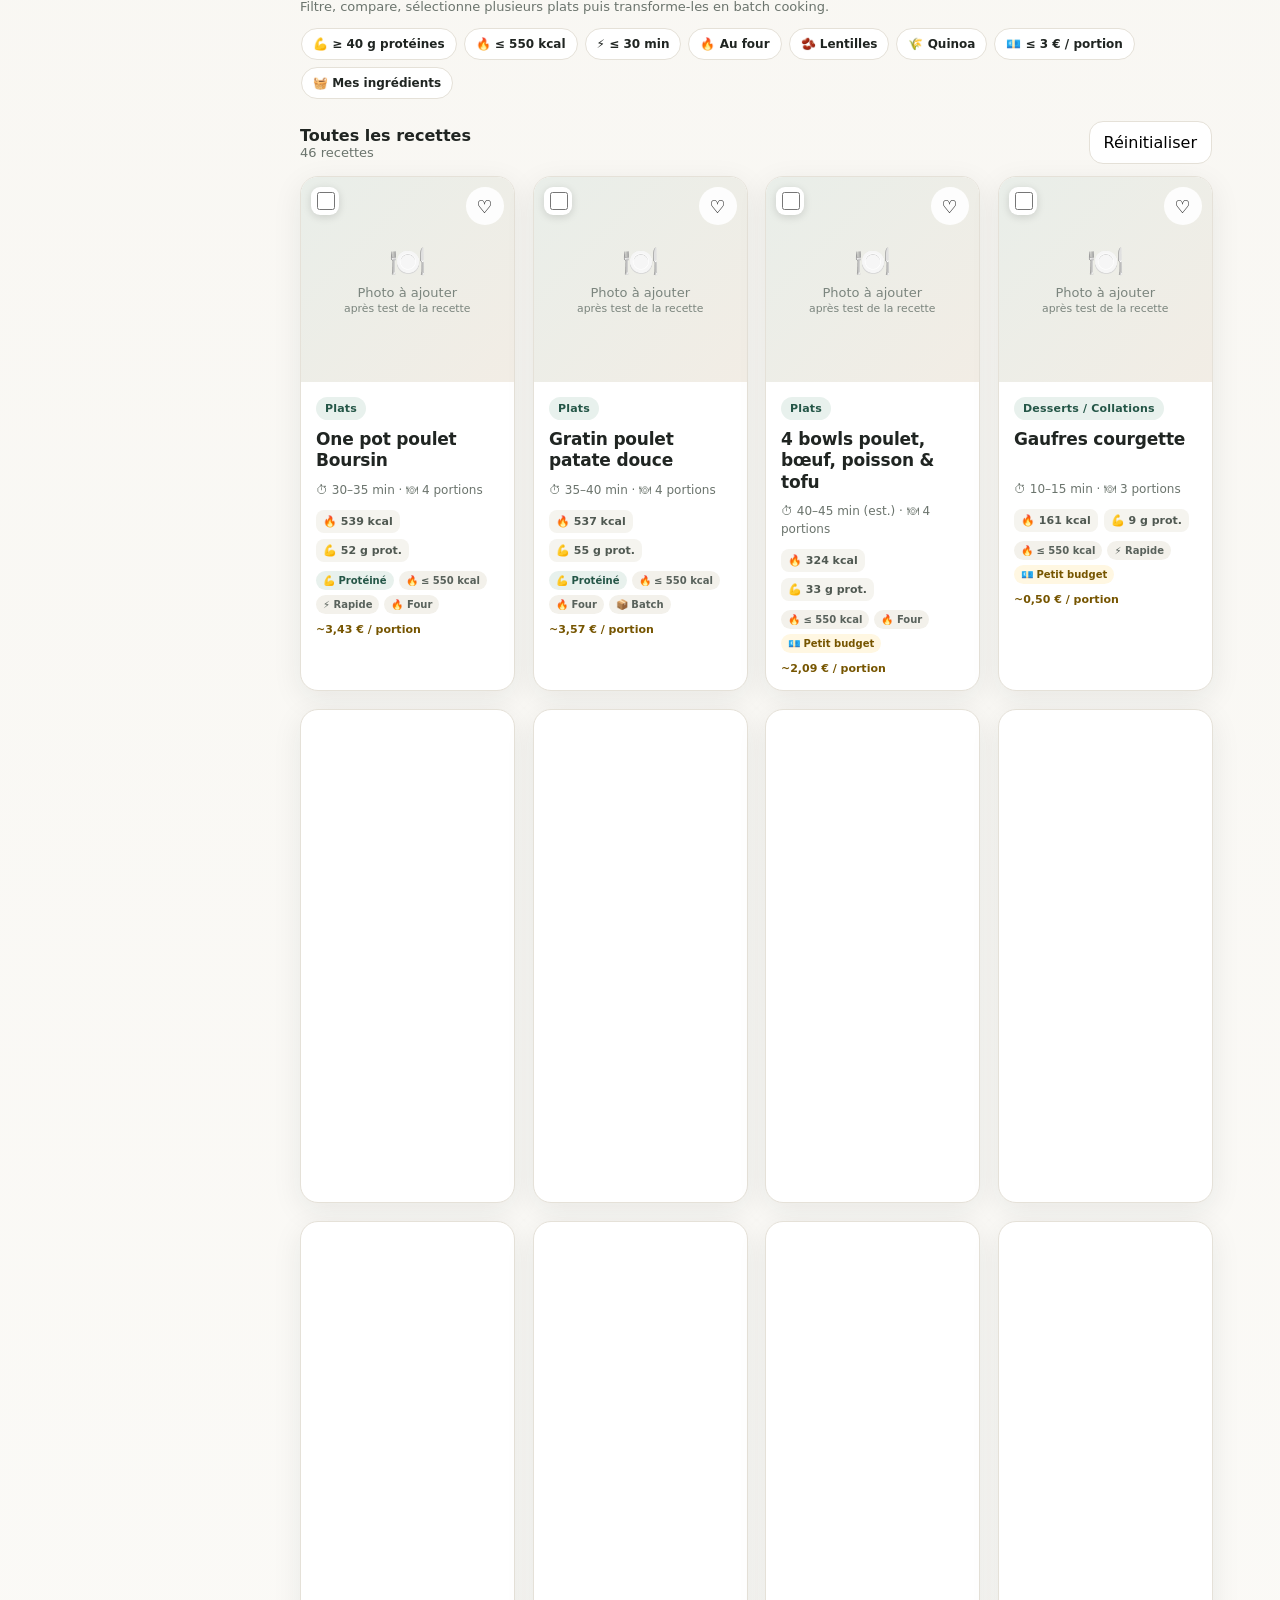
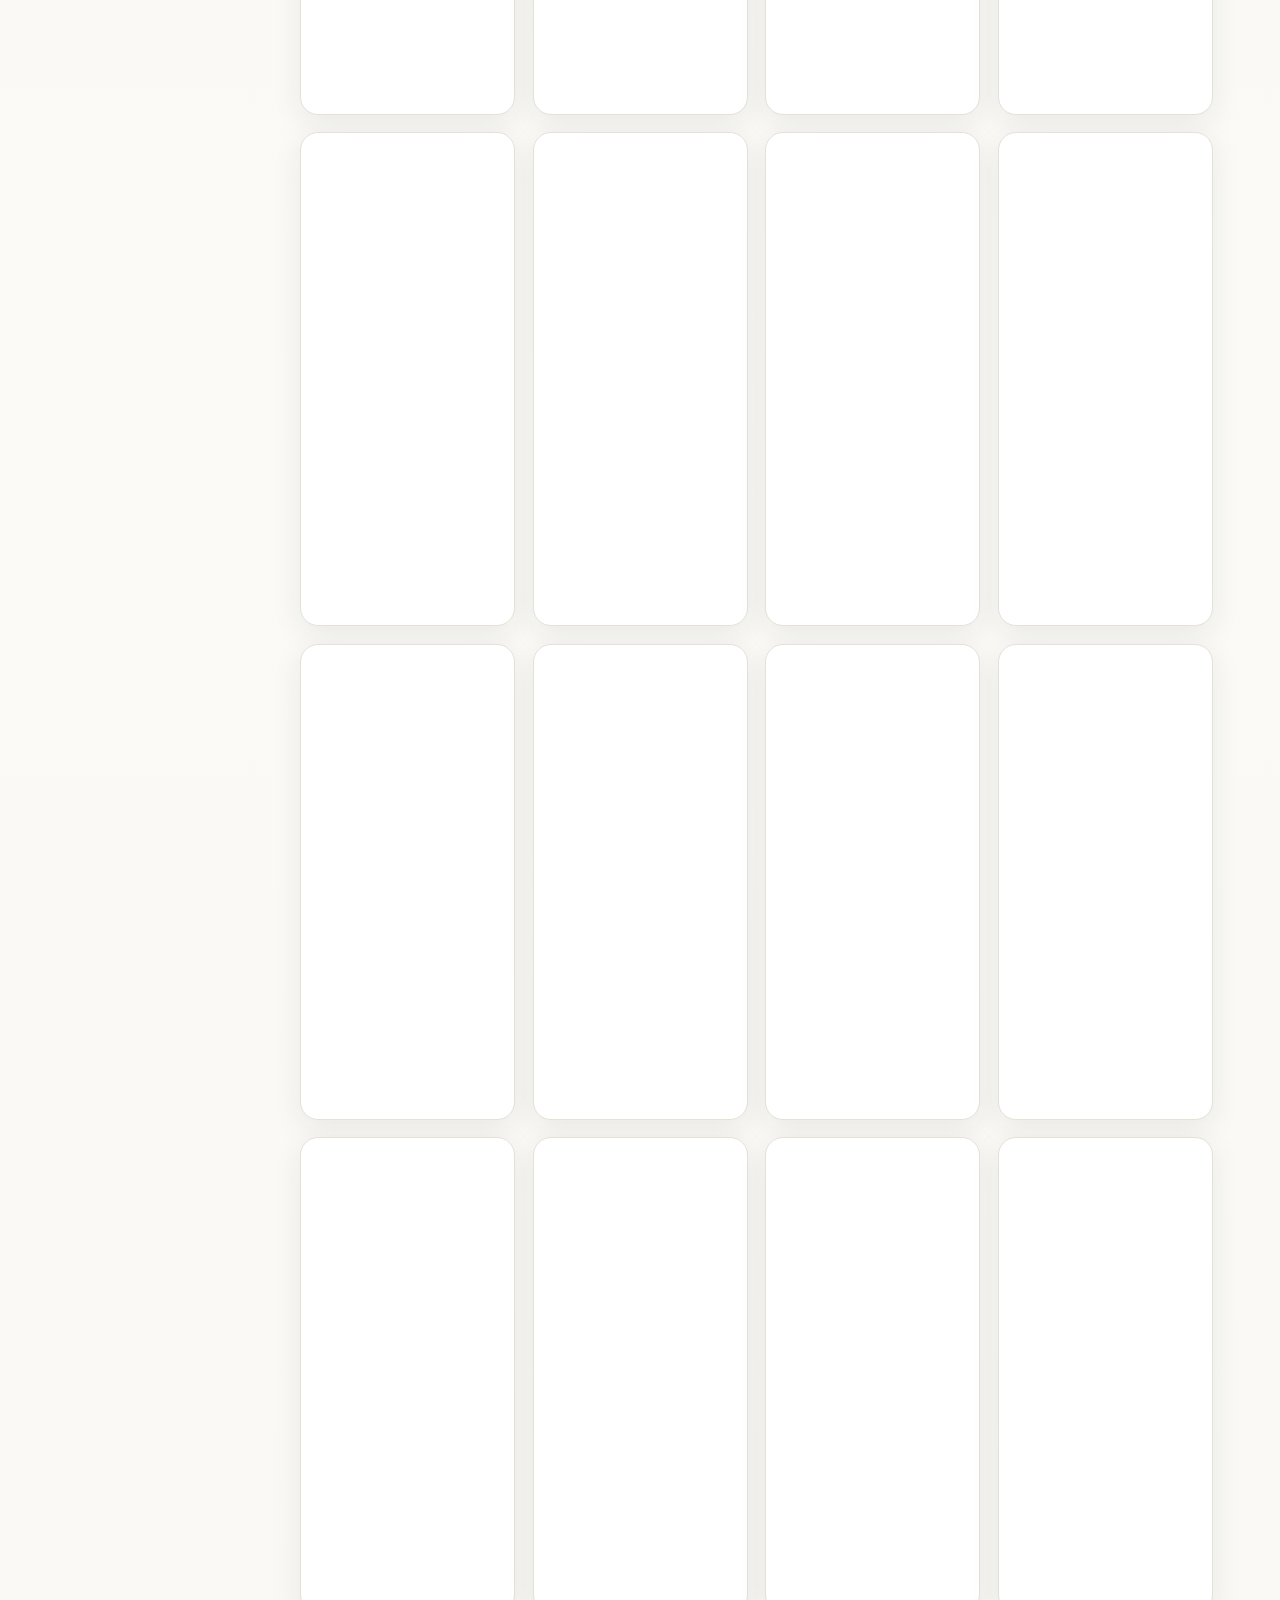
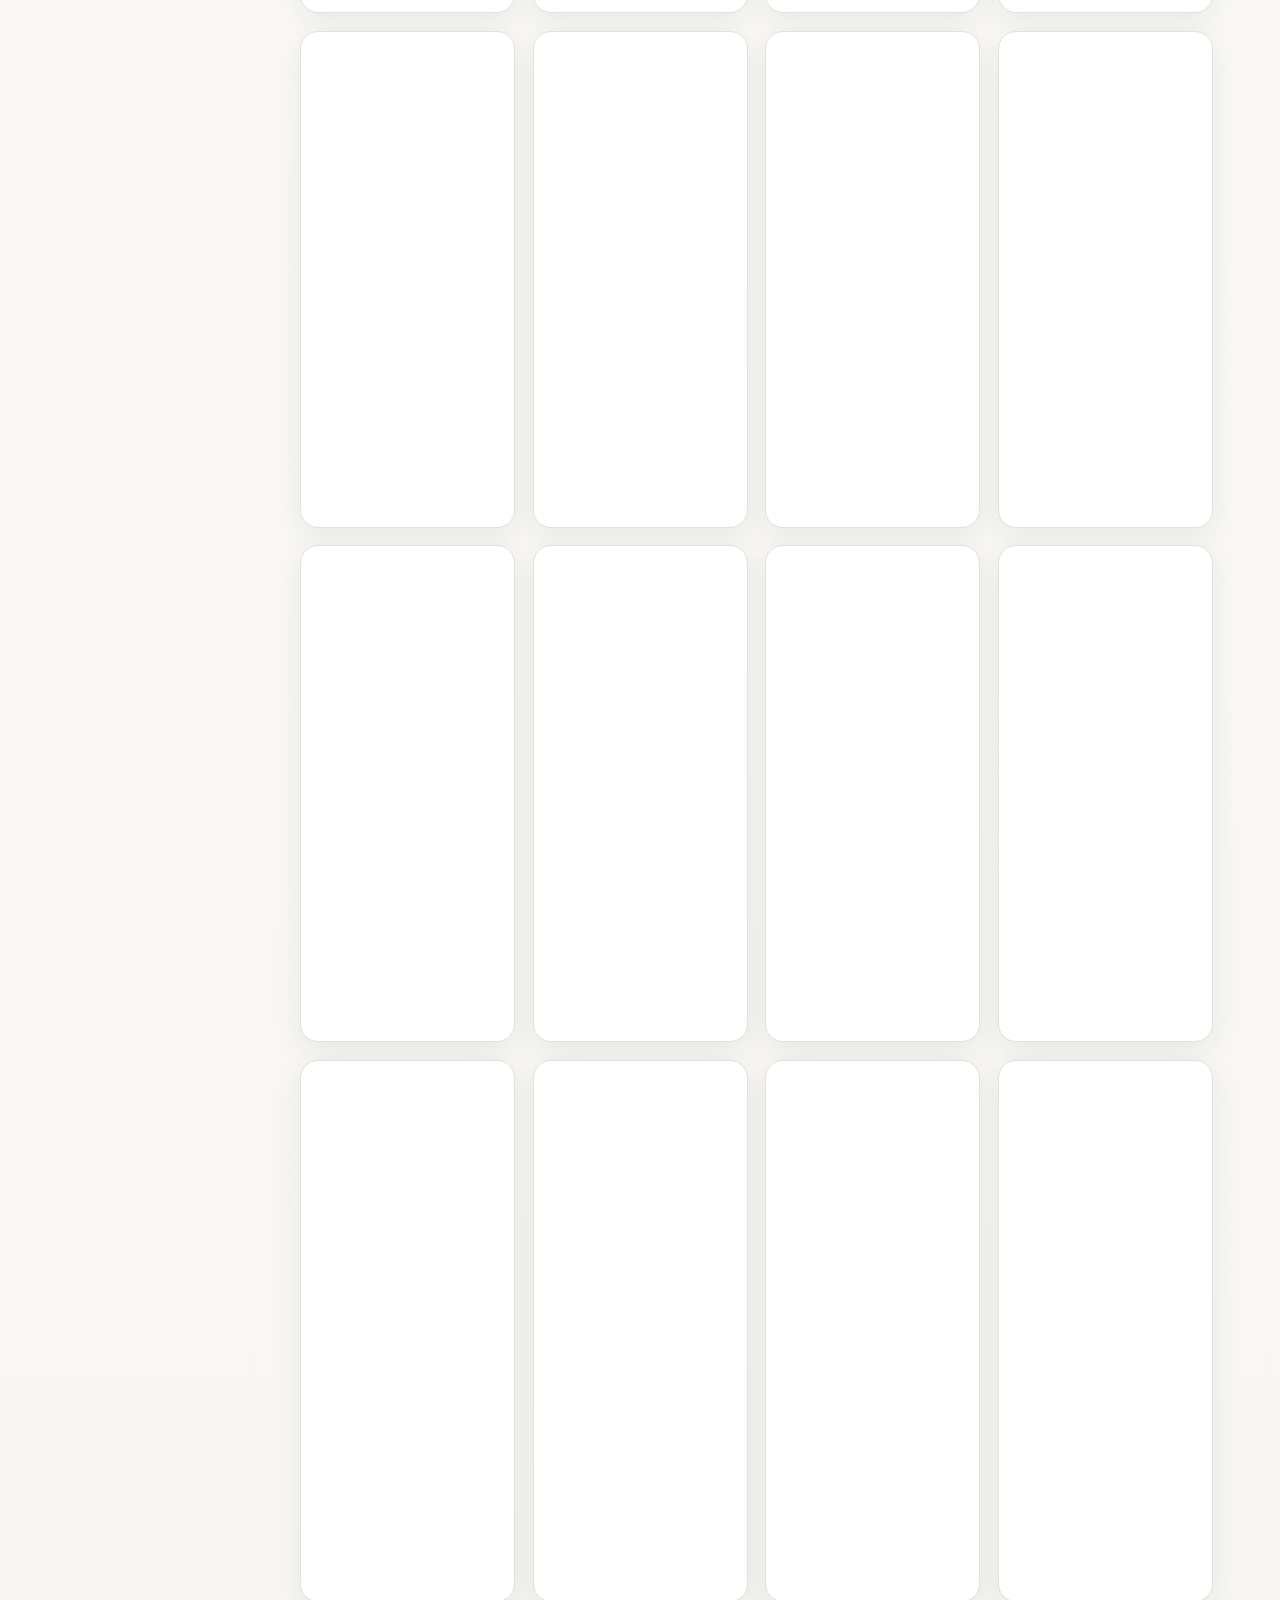
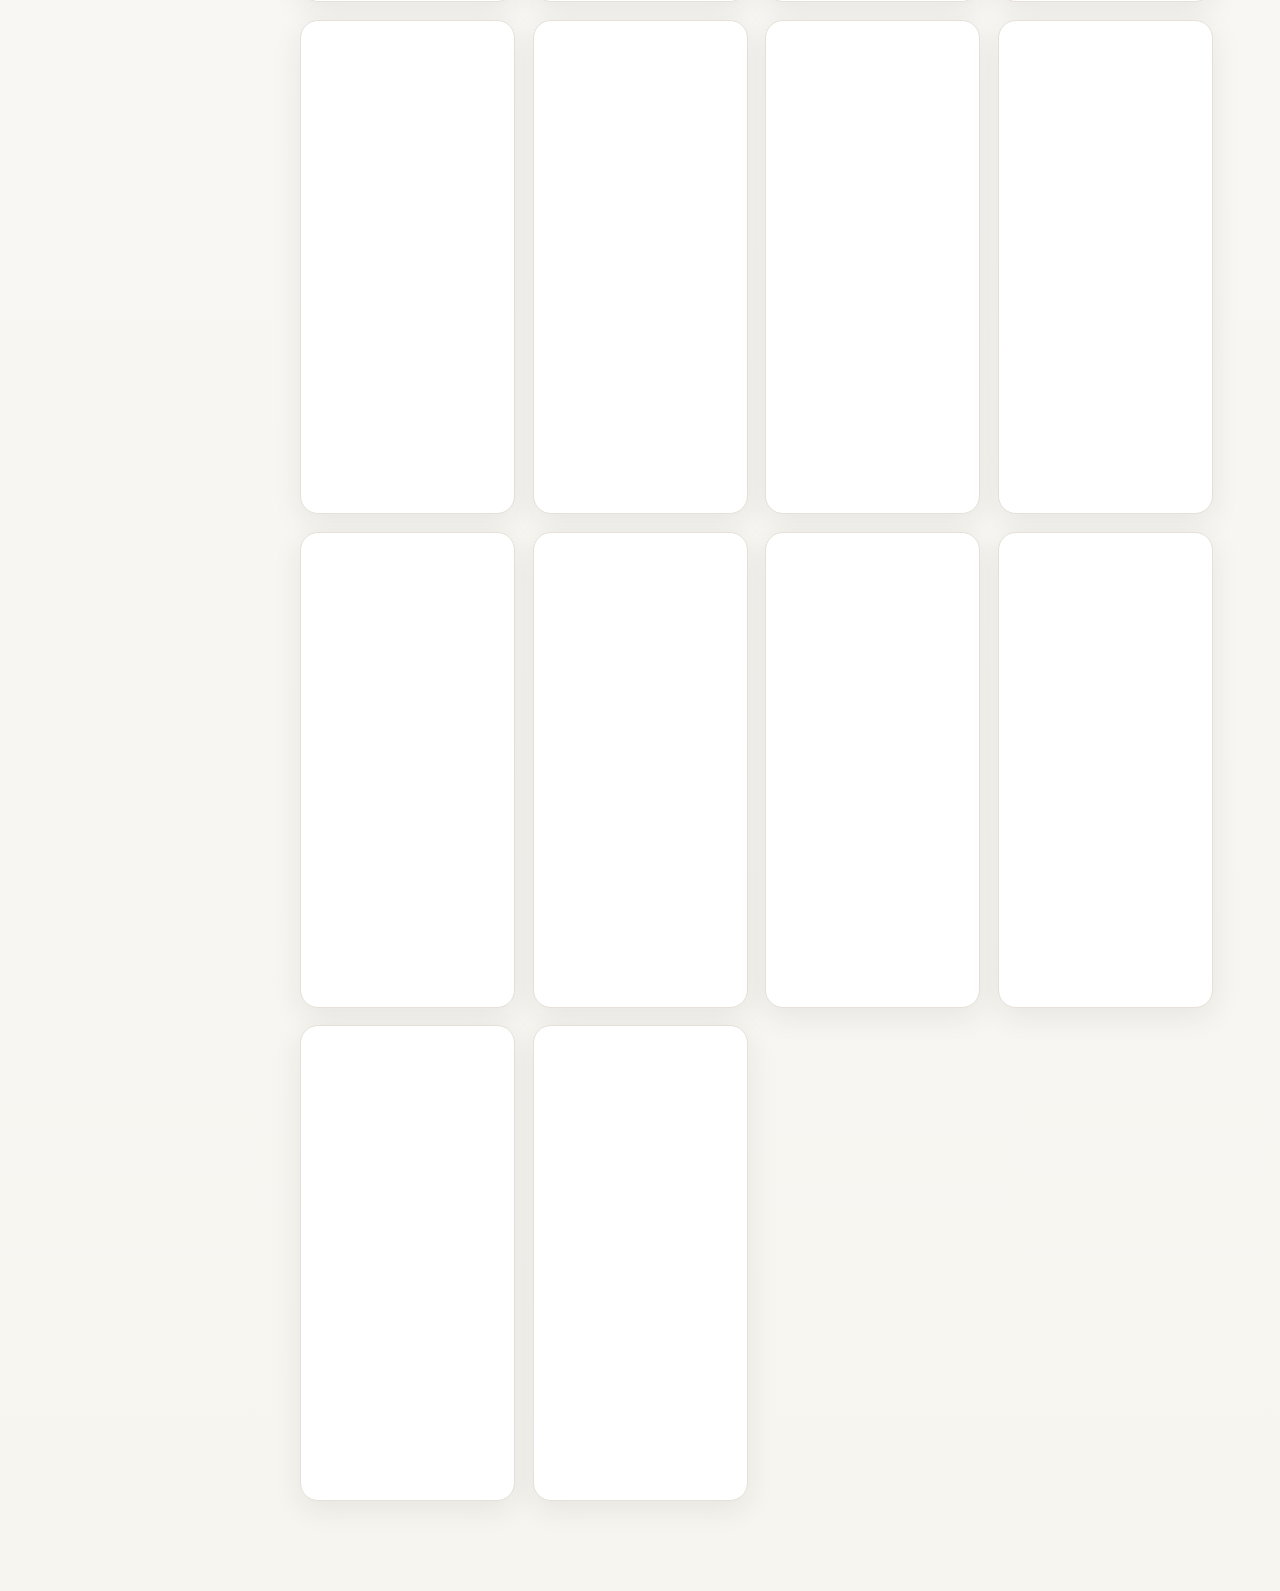
==== commit 2a1b51f4: "Add four white fish frozen colin recipes with explicit thawing and oven cooking guidance" ====
--- a/index.html
+++ b/index.html
@@ -187,6 +187,10 @@
 
 <script>
 const recipes = [{"title":"One pot poulet Boursin","category":"Plats","servings":4,"time":"30–35 min","temp":"200 °C","ingredients":[["Blanc de poulet","600","g"],["Courgettes","600","g"],["Tomates cerises","500","g"],["Boursin ail et fines herbes","150","g"],["Pâtes crues","200","g"],["Parmesan","20","g"],["Huile d’olive","5","g"]],"seasoning":"Sel, poivre, ail, paprika","steps":"Mettre poulet, courgettes, tomates et Boursin dans un plat. Cuire environ 25 min à 200 °C. Pendant ce temps, cuire les pâtes. Mélanger le contenu du plat pour former la sauce, ajouter les pâtes et le parmesan, puis remettre 5–7 min au four pour gratiner.","note":"Données de cuisson reprises de la recette ; durée totale estimée."},{"title":"Gratin poulet patate douce","category":"Plats","servings":4,"time":"35–40 min","temp":"190 °C","ingredients":[["Patate douce cuite","600","g"],["Bœuf haché 5 %","500","g"],["Œufs","6","pièce"],["Épinards","200","g"],["Champignons","100","g"],["Poivron rouge","1","pièce"],["Skyr","400","g"],["Mozzarella râpée","50","g"]],"seasoning":"Sel, poivre, paprika","steps":"Proposition : faire revenir le bœuf avec les champignons, le poivron et les épinards. Mélanger les œufs et le skyr, puis incorporer la patate douce et le mélange de viande/légumes. Parsemer de mozzarella et cuire 35–40 min à 190 °C.","note":"Le pré-cuisson du bœuf et des légumes est une proposition pour sécuriser la cuisson et obtenir une meilleure texture."},{"title":"4 bowls poulet, bœuf, poisson & tofu","category":"Plats","servings":4,"time":"40–45 min (est.)","temp":"180 °C (est.)","ingredients":[["Courgette","600","g"],["Endive","280","g"],["Tomates pelées","400","g"],["Skyr","600","g"],["Ricotta","240","g"],["Concentré de tomate","4","c. à soupe"],["Eau","4","petites tasses"],["Mozzarella râpée","80","g"]],"seasoning":"Sel, poivre, ail en poudre, épices","steps":"Répartir la base dans 4 récipients en verre compatibles four. Ajouter : bowl 1 = 160 g poulet + 30 g quinoa ; bowl 2 = 150 g bœuf 5 % + 30 g lentilles corail ; bowl 3 = 200 g cabillaud + 30 g riz basmati ; bowl 4 = 200 g tofu ferme + 30 g boulgour. Couvrir de papier cuisson et cuire ensemble.","note":"Température et durée proposées car absentes de la source. Les récipients doivent être explicitement compatibles avec le four et éviter tout choc thermique.","variants":{"Poulet + quinoa":[["Poulet","160","g"],["Quinoa cru","30","g"]],"Bœuf + lentilles":[["Bœuf haché 5 %","150","g"],["Lentilles corail crues","30","g"]],"Cabillaud + riz":[["Cabillaud","200","g"],["Riz basmati cru","30","g"]],"Tofu + boulgour":[["Tofu ferme","200","g"],["Boulgour cru","30","g"]]}},{"title":"Gaufres courgette","category":"Desserts / Collations","servings":3,"time":"10–15 min","temp":"Gaufrier","ingredients":[["Courgette pelée","1","pièce"],["Œufs","2","pièce"],["Farine d’avoine","80","g"]],"seasoning":"Curry ou cumin, sel, poivre","steps":"Mixer tous les ingrédients. Cuire dans un gaufrier jusqu’à obtenir des gaufres dorées. Version salée : cottage cheese, saumon fumé, tomates, ciboulette. Version sucrée-salée : cottage cheese + 1 c. à soupe de beurre de cacahuète.","note":"3 gaufres ; environ 160 kcal et 9 g de protéines par gaufre selon la source."},{"title":"One pot pasta poulet tomate","category":"Plats","servings":4,"time":"35–45 min (est.)","temp":"200 °C (est.)","ingredients":[["Pâtes complètes crues","200","g"],["Blanc de poulet","500","g"],["Courgettes","500","g"],["Oignon rouge","1","pièce"],["Pulpe de tomate","400","g"],["Concentré de tomate","2","c. à café"],["Eau","300","ml"],["Feta","150","g"],["Mozzarella râpée","50","g"]],"seasoning":"Sel, ail en poudre, curry","steps":"Mettre tous les ingrédients dans un plat allant au four et mélanger. Proposition : couvrir pour les 25 premières minutes, puis découvrir et poursuivre 10–20 min. Vérifier que les pâtes sont tendres et le poulet bien cuit.","note":"Température, durée et couverture proposées car absentes de la source. La source annonce environ 47 g de protéines par portion."},{"title":"Crumble fruits protéiné","category":"Desserts / Collations","servings":3,"time":"20 min + 4 h de repos","temp":"160 puis 200 °C","ingredients":[["Pomme","1","pièce"],["Poire","1","pièce"],["Banane","1","pièce"],["Flocons d’avoine","90","g"],["Œufs","3","pièce"],["Beurre de cacahuète","50","g"],["Whey vanille","30","g"],["Miel","1","c. à café"]],"seasoning":"Cannelle","steps":"Répartir les fruits dans 3 ramequins avec cannelle et miel. Cuire 10 min à 160 °C. Émietter la croûte pour former des clusters, puis cuire 10 min à 200 °C. Laisser refroidir et réfrigérer au moins 4 h.","note":"Environ 23 g de protéines par portion selon la source."},{"title":"One pot pasta poulet épinards","category":"Plats","servings":4,"time":"35–45 min (est.)","temp":"200 °C (est.)","ingredients":[["Pâtes complètes","200","g"],["Blanc de poulet","500","g"],["Épinards","300","g"],["Tomates pelées","400","g"],["Coulis de tomate","200","g"],["Eau","300","ml"],["Cottage cheese","250","g"],["Cheddar","40","g"]],"seasoning":"Sel, poivre, curry","steps":"Mettre les pâtes, poulet, tomates, coulis et eau dans un plat. Proposition : cuire à 200 °C environ 35–45 min, mélanger à mi-cuisson, puis ajouter les épinards, le cottage cheese et le cheddar en fin de cuisson.","note":"Cuisson au four proposée car la température et la durée ne sont pas indiquées. La source annonce environ 470 kcal, 49 g protéines, 44 g glucides et 10 g lipides par portion."},{"title":"Gâteau chocolat courgette","category":"Desserts / Collations","servings":5,"time":"25–30 min","temp":"180 °C","ingredients":[["Courgette","1","pièce"],["Œufs","2","pièce"],["Beurre de cacahuète","30","g"],["Pépites de chocolat","20","g"]],"seasoning":"","steps":"Mixer la courgette, les œufs et le beurre de cacahuète. Ajouter les pépites. Verser dans un moule et cuire 25–30 min à 180 °C. Laisser refroidir.","note":"Environ 91 kcal, 4,7 g protéines, 4,8 g glucides et 6,3 g lipides par part selon la source."},{"title":"Pasta bowl poulet légumes","category":"Plats","servings":4,"time":"35–45 min (adaptation four, est.)","temp":"200 °C (adaptation, est.)","ingredients":[["Spaghetti complets","200","g"],["Blanc de poulet","400","g"],["Carottes","400","g"],["Champignons","200","g"],["Oignon","100","g"],["Épinards","300","g"],["Tomates pelées","400","g"],["Feta","200","g"],["Lait de coco léger","150","ml"],["Eau","200","ml"]],"seasoning":"Sel, poivre, paprika, curry","steps":"Mettre les ingrédients dans un grand plat, à l’exception des épinards et de la feta. Cuire 35–45 min à 200 °C en mélangeant à mi-cuisson. Ajouter les épinards en fin de cuisson, puis la feta. Mélanger pour obtenir une sauce crémeuse.","note":""},{"title":"Granola patate douce","category":"Desserts / Collations","servings":8,"time":"25 min","temp":"170 puis 200 °C","ingredients":[["Patate douce cuite","300","g"],["Flocons d’avoine","200","g"],["Beurre de cacahuète","50","g"],["Sirop d’érable","50","g"],["Whey vanille","60","g"]],"seasoning":"","steps":"Mélanger tous les ingrédients. Cuire 10 min à 170 °C. Former des clusters puis poursuivre 15 min à 200 °C. Laisser refroidir complètement.","note":"La source ne donne pas le nombre de portions. 8 portions est une proposition de base de calcul pour permettre la conversion des quantités."},{"title":"Muffins courgette banane","category":"Desserts / Collations","servings":9,"time":"18–22 min (est.)","temp":"180 °C (est.)","ingredients":[["Courgette","200","g"],["Banane","1","pièce"],["Œufs","2","pièce"],["Poudre d’amande","50","g"],["Whey vanille VITASTRONG","30","g"]],"seasoning":"Garniture au choix : myrtilles, framboises ou pépites de chocolat","steps":"Mélanger les ingrédients, répartir dans 9 moules à muffins et cuire environ 18–22 min à 180 °C. Vérifier la cuisson au centre.","note":"Temps et température proposés car absents de la source. La quantité de garniture n’est pas fournie ; elle reste libre."},{"title":"Brownie express protéiné","category":"Desserts / Collations","servings":1,"time":"2 min","temp":"Micro-ondes","ingredients":[["Œuf","1","pièce"],["Yaourt grec","100","g"],["Cacao non sucré","10","g"],["Whey vanille","30","g"],["Miel ou sirop d’érable","1","c. à café"]],"seasoning":"","steps":"Mélanger tous les ingrédients dans un bol. Cuire 2 min au micro-ondes. Adapter de quelques secondes selon la puissance de l’appareil.","note":"Environ 290 kcal et 42 g de protéines selon la source."},{"title":"Mini quiches bœuf ou poulet","category":"Plats","servings":4,"time":"30 min","temp":"200 °C","ingredients":[["Œufs","2","pièce"],["Skyr 0 %","250","g"],["Mozzarella râpée","20","g"]],"seasoning":"Sel, poivre, paprika pour bœuf ; curry, sel, poivre pour poulet","steps":"Base commune pour 4 portions. Version bœuf : 150 g de bœuf haché 5 % + 150 g d’épinards. Version poulet : 150 g de poulet + 200 g de courgette. Proposition : répartir la base dans les moules, ajouter la garniture choisie, mélanger, parsemer de mozzarella et cuire 30 min à 200 °C.","note":"La recette donne 2 portions bœuf/épinards et 2 portions poulet/courgette. Le choix de garniture est disponible dans le sélecteur.","variants":{"Bœuf + épinards":[["Bœuf haché 5 %","150","g"],["Épinards","150","g"]],"Poulet + courgette":[["Blanc de poulet","150","g"],["Courgette","200","g"]]}},{"title":"Batch cooking poulet & légumes","category":"Plats","servings":4,"time":"30–35 min (proposition)","temp":"200 °C (proposition)","ingredients":[["Blanc de poulet","500","g"],["Pommes de terre","500","g"],["Concombre","1","pièce"],["Carottes","3","pièce"],["Tomates","3","pièce"],["Oignon rouge","1","pièce"],["Avocat","1","pièce"],["Sucrine","1","pièce"],["Abricots","2","pièce"],["Skyr","250","g"],["Moutarde","1","c. à soupe"],["Citron","1/2","pièce"],["Miel","1","c. à café"],["Sauce soja","1","c. à soupe"]],"seasoning":"Curry, cumin, sel, poivre, un peu d’huile d’olive","steps":"Proposition : cuire le poulet assaisonné 20–25 min à 200 °C. Cuire les pommes de terre en quartiers environ 30–35 min à 200 °C. Préparer séparément les crudités et la sauce skyr/moutarde/citron/miel/soja. Conserver les éléments séparés et composer les assiettes au moment du repas.","note":"Les quantités de légumes, sauce, température et temps n’étaient pas précisés : les valeurs affichées sont des propositions pour 4 repas."},{"title":"One pot poulet moutarde","category":"Plats","servings":4,"time":"40–45 min","temp":"200 °C","kcal":475,"protein":43,"ingredients":[["Blanc de poulet","600","g"],["Pommes de terre","900","g"],["Champignons","400","g"],["Crème légère 12 %","200","g"],["Moutarde de Dijon","40","g"],["Oignon","150","g"],["Huile d’olive","10","g"]],"seasoning":"Sel, poivre, ail, thym","steps":"Couper les pommes de terre en petits quartiers et les déposer dans un grand plat. Ajouter oignon et champignons. Mélanger la crème, la moutarde et les épices, puis enrober le poulet de cette sauce. Ajouter le poulet au plat, arroser avec l’huile et cuire 40–45 min à 200 °C. Mélanger à mi-cuisson. Si la sauce épaissit trop, ajouter 2–3 c. à soupe d’eau.","note":"Environ 475 kcal et 43 g de protéines par portion. Plat volontairement très saucé pour éviter l’effet poulet sec."},{"title":"One pot pasta poulet mozzarella","category":"Plats","servings":4,"time":"35–40 min","temp":"200 °C","kcal":539,"protein":50,"ingredients":[["Blanc de poulet","600","g"],["Pâtes crues","220","g"],["Tomates concassées","500","g"],["Mozzarella râpée","100","g"],["Oignon","120","g"],["Fromage frais léger","120","g"],["Eau","300","ml"],["Huile d’olive","10","g"]],"seasoning":"Sel, poivre, ail, basilic, paprika","steps":"Mettre les pâtes crues, les tomates, l’oignon émincé et l’eau dans un grand plat. Ajouter le poulet en morceaux assaisonné. Mélanger et couvrir. Cuire 25 min à 200 °C. Mélanger, ajouter le fromage frais et la mozzarella, puis poursuivre 10–15 min découvert. Vérifier que les pâtes sont tendres et le poulet bien cuit.","note":"Environ 539 kcal et 50 g de protéines par portion. La sauce tomate + fromage frais garde les pâtes moelleuses."},{"title":"Gratin œufs patate douce","category":"Plats","servings":4,"time":"40–45 min","temp":"190 °C","kcal":460,"protein":22,"ingredients":[["Patate douce","700","g"],["Pommes de terre","300","g"],["Œufs","8","pièce"],["Épinards","400","g"],["Feta","150","g"],["Skyr","300","g"],["Poivron rouge","200","g"],["Huile d’olive","20","g"]],"seasoning":"Sel, poivre, paprika, ail","steps":"Couper les patates douces et pommes de terre en petits dés. Les mélanger avec l’huile et cuire 20 min à 190 °C. Ajouter les épinards et le poivron. Battre les œufs avec le skyr, assaisonner puis verser dans le plat. Émietter la feta dessus et poursuivre 20–25 min jusqu’à ce que le centre soit pris.","note":"Environ 460 kcal et 22 g de protéines par portion. La base œufs + skyr donne une texture de flan gratiné, sans être sèche."},{"title":"One pot poulet curry coco","category":"Plats","servings":4,"time":"40–45 min","temp":"190 °C","kcal":515,"protein":43,"ingredients":[["Blanc de poulet","600","g"],["Riz basmati cru","220","g"],["Lait de coco léger","300","ml"],["Tomates concassées","400","g"],["Poivron","200","g"],["Oignon","150","g"],["Petits pois","150","g"],["Eau","250","ml"],["Huile d’olive","10","g"]],"seasoning":"Curry, paprika, ail, sel, poivre","steps":"Dans un grand plat, mélanger le riz cru, tomates, lait de coco, eau, oignon et poivron. Ajouter le poulet en morceaux et les petits pois. Couvrir hermétiquement avec un couvercle ou du papier aluminium et cuire 30 min à 190 °C. Mélanger, vérifier la cuisson du riz et poursuivre 10–15 min si nécessaire. Laisser reposer 5 min avant de servir.","note":"Environ 515 kcal et 43 g de protéines par portion. Le lait de coco et la tomate forment une sauce qui évite un riz sec."},{"title":"One pot poulet fajitas","category":"Plats","servings":4,"time":"40–45 min","temp":"200 °C","kcal":538,"protein":49,"ingredients":[["Blanc de poulet","600","g"],["Riz basmati cru","220","g"],["Poivrons","400","g"],["Tomates concassées","400","g"],["Oignon rouge","150","g"],["Cheddar râpé","60","g"],["Skyr","150","g"],["Eau","300","ml"],["Huile d’olive","10","g"]],"seasoning":"Paprika fumé, cumin, ail, piment doux, sel","steps":"Mélanger le riz cru, les tomates et l’eau dans le plat. Ajouter les poivrons et l’oignon émincés puis le poulet en dés fortement assaisonné. Couvrir et cuire 30 min à 200 °C. Mélanger, ajouter le cheddar et poursuivre 8–10 min découvert. Servir avec une cuillerée de skyr assaisonné au citron.","note":"Environ 538 kcal et 49 g de protéines par portion. Le skyr apporte une touche fraîche et crémeuse sans alourdir le plat."},{"title":"One pot gnocchi poulet pesto","category":"Plats","servings":4,"time":"30–35 min","temp":"200 °C","kcal":537,"protein":46,"ingredients":[["Blanc de poulet","600","g"],["Gnocchi","450","g"],["Courgettes","500","g"],["Tomates cerises","300","g"],["Fromage frais léger","150","g"],["Pesto","50","g"],["Parmesan","20","g"],["Eau","100","ml"]],"seasoning":"Sel, poivre, ail, basilic","steps":"Mettre les gnocchi, les courgettes en demi-rondelles, les tomates et le poulet en morceaux dans un plat. Mélanger le fromage frais, le pesto et l’eau puis répartir dessus. Cuire 25 min à 200 °C. Mélanger, parsemer de parmesan et gratiner encore 5–10 min.","note":"Environ 537 kcal et 46 g de protéines par portion. Les gnocchi cuisent directement dans la sauce crémeuse."},{"title":"Gratin poulet parmesan","category":"Plats","servings":4,"time":"40–45 min","temp":"200 °C","kcal":542,"protein":51,"ingredients":[["Blanc de poulet","600","g"],["Aubergine","500","g"],["Tomates concassées","500","g"],["Mozzarella","100","g"],["Panko ou chapelure","50","g"],["Pâtes crues","180","g"],["Parmesan","20","g"],["Eau","250","ml"],["Huile d’olive","10","g"]],"seasoning":"Sel, poivre, ail, origan","steps":"Mettre les pâtes, tomates et eau au fond du plat. Ajouter l’aubergine en dés et le poulet assaisonné. Cuire couvert 30 min à 200 °C. Mélanger puis répartir mozzarella, parmesan et chapelure sur le dessus. Ajouter un filet d’huile et gratiner 10–15 min découvert.","note":"Environ 542 kcal et 51 g de protéines par portion. Le gratin croustillant apporte le côté gourmand sans nécessiter de friture."},{"title":"One pot shakshuka pois chiches","category":"Plats","servings":4,"time":"40–45 min","temp":"200 °C","kcal":470,"protein":19,"ingredients":[["Œufs","8","pièce"],["Pois chiches cuits égouttés","400","g"],["Pommes de terre","500","g"],["Tomates concassées","700","g"],["Poivron","300","g"],["Oignon","150","g"],["Feta","80","g"],["Huile d’olive","10","g"]],"seasoning":"Cumin, paprika fumé, ail, piment doux, sel, poivre","steps":"Couper les pommes de terre en petits dés et les cuire 20 min à 200 °C avec l’huile. Ajouter oignon, poivron, tomates et pois chiches, assaisonner et poursuivre 12–15 min. Former 8 petits creux, casser les œufs dedans, parsemer de feta et remettre 7–10 min, jusqu’à ce que les blancs soient pris et les jaunes encore légèrement coulants.","note":"Environ 470 kcal et 19 g de protéines par portion. Un plat végétarien consistant, très parfumé et naturellement en sauce."},{"title":"One pot poulet tikka","category":"Plats","servings":4,"time":"40–45 min","temp":"190 °C","kcal":522,"protein":50,"ingredients":[["Blanc de poulet","600","g"],["Riz basmati cru","220","g"],["Tomates concassées","500","g"],["Skyr","250","g"],["Lait de coco léger","150","ml"],["Oignon","150","g"],["Petits pois","150","g"],["Eau","250","ml"],["Huile d’olive","10","g"]],"seasoning":"Curry, garam masala, paprika, ail, gingembre, sel","steps":"Mélanger riz, tomates, eau, lait de coco, oignon et épices dans un plat. Ajouter le poulet en morceaux et les petits pois. Couvrir et cuire 30 min à 190 °C. Mélanger puis poursuivre 10 min si nécessaire. Incorporer le skyr hors du four ou juste après cuisson pour obtenir une sauce très crémeuse.","note":"Environ 522 kcal et 50 g de protéines par portion. Ajouter le skyr à la fin évite qu’il ne tranche et donne une sauce façon tikka masala légère."},{"title":"Gratin poulet courgette chèvre","category":"Plats","servings":4,"time":"40–45 min","temp":"190 °C","kcal":455,"protein":48,"ingredients":[["Blanc de poulet","500","g"],["Œufs","6","pièce"],["Skyr","400","g"],["Courgettes","500","g"],["Fromage de chèvre","90","g"],["Pommes de terre","700","g"],["Oignon","120","g"],["Huile d’olive","10","g"]],"seasoning":"Sel, poivre, herbes de Provence, ail","steps":"Couper les pommes de terre en petits dés et les courgettes en demi-rondelles. Mélanger avec l’oignon et l’huile puis précuire 20 min à 190 °C. Ajouter le poulet en petits dés. Battre œufs et skyr avec les herbes, verser dans le plat et répartir le chèvre émietté. Cuire encore 20–25 min jusqu’à ce que la quiche soit bien prise.","note":"Environ 455 kcal et 48 g de protéines par portion. La base skyr + œufs reste moelleuse et remplace avantageusement une pâte."},{"title":"One pot poulet lentilles corail curry","category":"Plats","servings":4,"time":"40–45 min","temp":"190 °C","kcal":505,"protein":48,"ingredients":[["Blanc de poulet","600","g"],["Lentilles corail crues","180","g"],["Tomates concassées","400","g"],["Lait de coco léger","250","ml"],["Courgette","400","g"],["Oignon","150","g"],["Eau","250","ml"],["Huile d’olive","10","g"]],"seasoning":"Curry, paprika, ail, gingembre, sel, poivre","steps":"Mettre les lentilles corail, tomates, lait de coco, eau, oignon et courgette en dés dans un grand plat. Ajouter le poulet en morceaux et les épices. Mélanger, couvrir hermétiquement et cuire 30 min à 190 °C. Mélanger puis poursuivre 8–12 min découvert, jusqu’à ce que les lentilles soient fondantes et le poulet bien cuit. Laisser reposer 5 min.","note":"Environ 505 kcal et 48 g de protéines par portion. Les lentilles épaississent naturellement la sauce et gardent le plat moelleux."},{"title":"One pot quinoa poulet tomate mozzarella","category":"Plats","servings":4,"time":"40–45 min","temp":"190 °C","kcal":510,"protein":49,"ingredients":[["Blanc de poulet","600","g"],["Quinoa cru","200","g"],["Tomates concassées","500","g"],["Courgettes","400","g"],["Mozzarella râpée","100","g"],["Oignon","120","g"],["Eau","350","ml"],["Huile d’olive","10","g"]],"seasoning":"Ail, paprika, basilic, sel, poivre","steps":"Rincer le quinoa puis le mettre dans un grand plat avec les tomates, l’eau, l’oignon et les courgettes. Ajouter le poulet en morceaux et assaisonner. Couvrir et cuire 30 min à 190 °C. Mélanger, vérifier que le quinoa est tendre, puis ajouter la mozzarella. Cuire encore 8–10 min découvert pour gratiner.","note":"Environ 510 kcal et 49 g de protéines par portion. La tomate et le fromage évitent un quinoa sec."},{"title":"Gratin lentilles corail poulet feta","category":"Plats","servings":4,"time":"40–45 min","temp":"190 °C","kcal":485,"protein":48,"ingredients":[["Blanc de poulet","600","g"],["Lentilles corail crues","180","g"],["Tomates concassées","500","g"],["Épinards","300","g"],["Skyr","250","g"],["Feta","80","g"],["Oignon","150","g"],["Eau","300","ml"],["Huile d’olive","10","g"]],"seasoning":"Cumin, paprika, ail, origan, sel, poivre","steps":"Mettre les lentilles, tomates, eau, oignon et épinards dans un plat. Ajouter le poulet en petits morceaux et les épices. Couvrir et cuire 30 min à 190 °C. Mélanger, incorporer le skyr, puis émietter la feta dessus. Poursuivre 8–10 min découvert.","note":"Environ 485 kcal et 48 g de protéines par portion. Le skyr apporte une texture crémeuse sans rendre le plat lourd."},{"title":"One pot quinoa poulet courgette chèvre","category":"Plats","servings":4,"time":"40–45 min","temp":"190 °C","kcal":500,"protein":49,"ingredients":[["Blanc de poulet","600","g"],["Quinoa cru","190","g"],["Courgettes","600","g"],["Tomates cerises","300","g"],["Fromage de chèvre","80","g"],["Fromage frais léger","100","g"],["Oignon","120","g"],["Eau","350","ml"],["Huile d’olive","10","g"]],"seasoning":"Herbes de Provence, ail, poivre, sel","steps":"Mettre le quinoa rincé, les courgettes, tomates, oignon et eau dans un grand plat. Ajouter le poulet en dés et assaisonner. Couvrir et cuire 30 min à 190 °C. Mélanger avec le fromage frais, répartir le chèvre et poursuivre 8–10 min découvert.","note":"Environ 500 kcal et 49 g de protéines par portion. Le duo fromage frais + chèvre apporte le côté gourmand sans avoir besoin de beaucoup de matière grasse."},{"title":"One pot dahl lentilles corail poulet","category":"Plats","servings":4,"time":"40 min","temp":"190 °C","kcal":495,"protein":47,"ingredients":[["Blanc de poulet","600","g"],["Lentilles corail crues","180","g"],["Tomates concassées","400","g"],["Lait de coco léger","250","ml"],["Épinards","250","g"],["Oignon","150","g"],["Eau","250","ml"],["Huile d’olive","10","g"]],"seasoning":"Curry, curcuma, cumin, gingembre, ail, sel","steps":"Mettre tous les ingrédients sauf les épinards dans un grand plat et mélanger. Couvrir hermétiquement et cuire 30 min à 190 °C. Mélanger, ajouter les épinards et poursuivre 8–10 min découvert. Laisser reposer quelques minutes pour que les lentilles finissent d’épaissir la sauce.","note":"Environ 495 kcal et 47 g de protéines par portion. Version très saucée, pratique si tu veux éviter les plats secs."},{"title":"One pot quinoa mexicain poulet cheddar","category":"Plats","servings":4,"time":"40–45 min","temp":"200 °C","kcal":525,"protein":50,"ingredients":[["Blanc de poulet","600","g"],["Quinoa cru","190","g"],["Haricots rouges cuits égouttés","240","g"],["Maïs","150","g"],["Tomates concassées","500","g"],["Poivrons","300","g"],["Cheddar râpé","60","g"],["Eau","250","ml"],["Huile d’olive","10","g"]],"seasoning":"Paprika fumé, cumin, ail, piment doux, sel, poivre","steps":"Mettre le quinoa rincé, tomates et eau dans un grand plat. Ajouter poivrons, haricots, maïs et poulet en dés. Assaisonner, couvrir et cuire 30 min à 200 °C. Mélanger, ajouter le cheddar et poursuivre 8–10 min découvert.","note":"Environ 525 kcal et 50 g de protéines par portion. Un plat façon burrito bowl, mais tout cuit ensemble au four."},{"title":"One pot lentilles corail œufs feta","category":"Plats","servings":4,"time":"40–45 min","temp":"200 °C","kcal":470,"protein":25,"ingredients":[["Lentilles corail crues","180","g"],["Œufs","8","pièce"],["Tomates concassées","600","g"],["Poivron rouge","300","g"],["Courgette","400","g"],["Feta","100","g"],["Oignon","150","g"],["Eau","300","ml"],["Huile d’olive","10","g"]],"seasoning":"Cumin, paprika fumé, ail, piment doux, sel, poivre","steps":"Mettre les lentilles, tomates, eau, poivron, courgette et oignon dans un plat. Cuire couvert 25–30 min à 200 °C. Mélanger puis former 8 creux et casser les œufs dedans. Parsemer de feta et remettre 8–10 min, jusqu’à ce que les blancs soient pris. Laisser reposer 5 min.","note":"Environ 470 kcal et 25 g de protéines par portion. Option végétarienne complète et bien en sauce."},{"title":"One pot quinoa pesto poulet mozzarella","category":"Plats","servings":4,"time":"35–40 min","temp":"200 °C","kcal":535,"protein":50,"ingredients":[["Blanc de poulet","600","g"],["Quinoa cru","180","g"],["Courgettes","500","g"],["Tomates cerises","350","g"],["Pesto","50","g"],["Mozzarella","100","g"],["Fromage frais léger","100","g"],["Eau","350","ml"],["Huile d’olive","5","g"]],"seasoning":"Ail, basilic, poivre, sel","steps":"Mettre le quinoa rincé, courgettes, tomates et eau dans le plat. Ajouter le poulet en morceaux et assaisonner. Mélanger le pesto avec le fromage frais puis répartir sur le plat. Couvrir et cuire 25–30 min à 200 °C. Mélanger, ajouter la mozzarella et gratiner 8–10 min découvert.","note":"Environ 535 kcal et 50 g de protéines par portion. Le pesto et la mozzarella donnent une vraie sensation de plat gourmand."}];
+recipes.push({"title":"Colin surgelé, pommes de terre fondantes & sauce citron-skyr","category":"Plats","servings":4,"time":"50–55 min (dont 20 min pour le colin)","temp":"200 °C","ingredients":[["Filets de colin surgelés","400","g"],["Pommes de terre","900","g"],["Courgettes","500","g"],["Skyr nature","300","g"],["Huile d’olive","30","g"],["Parmesan","40","g"],["Jus de citron","30","ml"]],"seasoning":"Ail, aneth ou persil, paprika, sel, poivre","steps":"DÉCONGÉLATION RECOMMANDÉE : placer les 4 filets de 100 g dans un récipient couvert au réfrigérateur pendant 8 à 12 h (plus si nécessaire), puis éponger soigneusement. Ne pas décongeler à température ambiante. Préchauffer le four à 200 °C. Couper les pommes de terre en petits dés de 1,5 cm et les courgettes en demi-rondelles. Mélanger avec l’huile et les épices dans un grand plat, couvrir et enfourner 25 min ; vérifier que les pommes de terre commencent à s’attendrir. Mélanger le skyr, le citron, l’ail et l’aneth. Déposer les filets décongelés sur les légumes, napper d’une partie de la sauce et parsemer de parmesan. Cuire 12 à 18 min supplémentaires, jusqu’à ce que le poisson soit opaque et s’effeuille ; viser 63 °C à cœur avec un thermomètre. Servir avec le reste de sauce froide, sans la réchauffer longtemps pour éviter qu’elle tranche.","note":"1 filet de colin de 100 g par portion. Les pommes de terre cuisent d’abord : ne pas mettre le poisson au four pendant toute la cuisson. Durées indicatives selon épaisseur et four."});
+recipes.push({"title":"Colin surgelé façon méditerranéenne, pois chiches & feta","category":"Plats","servings":4,"time":"40–45 min","temp":"190 °C","ingredients":[["Filets de colin surgelés","400","g"],["Pois chiches cuits égouttés","600","g"],["Tomates concassées","600","g"],["Poivrons","400","g"],["Feta","120","g"],["Oignon","150","g"],["Huile d’olive","20","g"]],"seasoning":"Ail, origan, paprika fumé, sel, poivre, jus de citron","steps":"CUISSON POSSIBLE DIRECTEMENT SURGELÉE : conserver les filets congelés jusqu’au moment de les ajouter. Préchauffer le four à 190 °C. Mettre tomates, pois chiches rincés, poivrons en petits dés, oignon émincé, huile et assaisonnement dans un plat. Couvrir et cuire 20 min. Mélanger, puis déposer les 4 filets de colin encore surgelés (100 g chacun) dans la sauce bien chaude, en les espaçant. Couvrir et poursuivre environ 18 à 25 min selon leur épaisseur. Vérifier que le centre est entièrement cuit (63 °C à cœur) ; prolonger par tranches de 3 à 5 min si nécessaire. Émietter la feta sur le plat et laisser reposer 3 min. Si les filets sont très épais ou collés en bloc, les décongeler au réfrigérateur avant cuisson et réduire le temps de cuisson du poisson à environ 12 à 18 min.","note":"La sauce protège le colin du dessèchement. Ne pas se fier au temps seul : vérifier la température au centre du filet. 1 filet de 100 g par personne."});
+recipes.push({"title":"Gratin de colin, riz, brocoli & crème moutardée","category":"Plats","servings":4,"time":"45–50 min","temp":"190 °C","ingredients":[["Filets de colin surgelés","400","g"],["Riz cru","260","g"],["Brocolis","600","g"],["Crème légère 15 %","200","g"],["Mozzarella râpée","100","g"],["Moutarde","35","g"],["Huile d’olive","10","g"]],"seasoning":"Ail, citron, poivre, sel modéré","steps":"DÉCONGELER le colin au réfrigérateur 8 à 12 h dans un récipient couvert, puis l’éponger. Préchauffer le four à 190 °C. Cuire le riz dans l’eau bouillante selon le paquet et précuire les brocolis 5 à 7 min à la vapeur ou dans l’eau ; bien égoutter. Mélanger la crème, la moutarde, l’ail et un trait de citron. Mettre riz et brocolis dans un plat légèrement huilé avec la moitié de la sauce. Poser les 4 filets de colin décongelés (100 g chacun) par-dessus, ajouter le reste de sauce et la mozzarella. Enfourner 15 à 20 min ; le poisson doit être opaque, s’effeuiller et atteindre 63 °C à cœur. Laisser reposer 3 min avant de servir. Ne pas enfourner du riz cru sans liquide adapté : il resterait dur alors que le poisson serait trop cuit.","note":"Gratin crémeux adapté au batch cooking. Conserver au réfrigérateur au plus 1 à 2 jours après cuisson ou congeler rapidement en portions ; réchauffer complètement."});
+recipes.push({"title":"Colin au curry doux, lentilles corail & lait de coco","category":"Plats","servings":4,"time":"40–45 min","temp":"190 °C","ingredients":[["Filets de colin surgelés","400","g"],["Lentilles corail crues","240","g"],["Lait de coco léger","400","ml"],["Tomates concassées","400","g"],["Épinards","300","g"],["Oignon","150","g"],["Eau","350","ml"],["Huile d’olive","10","g"]],"seasoning":"Curry doux, curcuma, gingembre, ail, sel, citron vert","steps":"DÉCONGELER le colin au réfrigérateur dans un récipient couvert pendant 8 à 12 h, puis éponger. Préchauffer le four à 190 °C. Dans un plat profond, mélanger lentilles corail rincées, tomates, lait de coco, eau, oignon finement émincé, huile et épices. Couvrir hermétiquement et cuire 25 min ; remuer et vérifier que les lentilles sont presque tendres, en ajoutant un peu d’eau chaude si besoin. Incorporer les épinards puis poser les 4 filets décongelés de 100 g sur le dessus, légèrement enfoncés dans la sauce. Recouvrir et cuire encore 12 à 18 min jusqu’à 63 °C à cœur pour le poisson. Laisser reposer 5 min, ajouter le citron vert et servir. Si les lentilles sont encore fermes, les poursuivre seules quelques minutes avant d’ajouter le colin.","note":"One pot généreux en sauce ; lentilles précuites avant ajout du poisson pour éviter une surcuisson. Quantités prévues pour 4 portions."});
 recipes.push({"title":"Biscuits avoine, amandes & chocolat noir","category":"Desserts / Collations","servings":12,"time":"30 min + 15 min de repos","temp":"180 °C","ingredients":[["Flocons d’avoine fins","100","g"],["Œufs","2","pièce"],["Chocolat noir","60","g"],["Amandes effilées","50","g"],["Cassonade","30","g"],["Son d’avoine","10","g"]],"seasoning":"Sans beurre et sans farine de blé. Son d’avoine : 1 cuillère à soupe (environ 10 g).","steps":"Préchauffer le four à 180 °C. Mélanger les flocons d’avoine, les œufs, les amandes, la cassonade et le son d’avoine. Former 12 petits tas sur une plaque recouverte de papier cuisson, puis les aplatir avec les mains légèrement humides. Enfourner environ 12 à 15 minutes, jusqu’à légère coloration. Laisser refroidir sur une grille. Faire fondre le chocolat noir au bain-marie et tremper le dessous des biscuits. Réfrigérer environ 15 minutes pour figer le chocolat.","note":"Recette adaptée de Sainplement Healthy (sainplementhealthy.com/recette/biscuits-aux-flocons-avoine). 1 portion = 1 biscuit. Valeurs nutritionnelles indiquées par la source : environ 115 kcal, 3,8 g de protéines, 11,9 g de glucides et 5,8 g de lipides par biscuit. Conservation : jusqu’à 4 jours en boîte hermétique, au sec."});
 recipes.push({"title":"Muffins banane, avoine, amande & chocolat","photo":"[data-uri]","category":"Desserts / Collations","servings":9,"time":"35–40 min","temp":"180 °C","kcal":109,"protein":4.5,"carbs":11.6,"fat":4.9,"cost":0.27,"ingredients":[["Banane mûre","190","g"],["Flocons d’avoine mixés","80","g"],["Poudre d’amande","40","g"],["Œufs","2","pièce"],["Skyr nature","50","g"],["Pépites de chocolat noir","20","g"],["Levure chimique","6","g"]],"seasoning":"Vanille et pincée de sel (facultatif)","steps":"Préchauffer le four à 180 °C en chaleur tournante. Écraser les 190 g de banane à la fourchette (ne pas les mixer). Ajouter les 2 œufs et 50 g de skyr, mélanger. Incorporer les 80 g de flocons d’avoine finement mixés, les 40 g de poudre d’amande, les 6 g de levure et une pincée de sel. Incorporer les pépites de chocolat. Laisser reposer la pâte 8 à 10 minutes pour hydrater l’avoine. Répartir dans 9 moules à muffins, sans les remplir complètement. Cuire 25 à 30 minutes à 180 °C, en vérifiant dès 25 minutes : la lame ou un cure-dent au centre doit ressortir sans pâte crue, quelques miettes humides sont normales. Laisser refroidir 10 minutes dans les moules puis sur grille avant dégustation.","note":"Version V2 NON ENCORE TESTÉE, ajustée après dégustation de la V1 : intérieur trop humide et collant. Changements : avoine 50 → 80 g ; skyr 100 → 50 g ; levure 5 → 6 g ; repos de la pâte et cuisson adaptée. Base 9 muffins. Valeurs estimées par muffin : ~109 kcal, ~4,5 g protéines, ~11,6 g glucides, ~4,9 g lipides. Coût indicatif ~0,27 €/muffin (prix de magasin et marques variables). Attention : photo associée à la V1, non représentative de la V2. Conservation : 3 à 4 jours au réfrigérateur ou congélation.","version":"V2 — à tester"});
 recipes.push(
